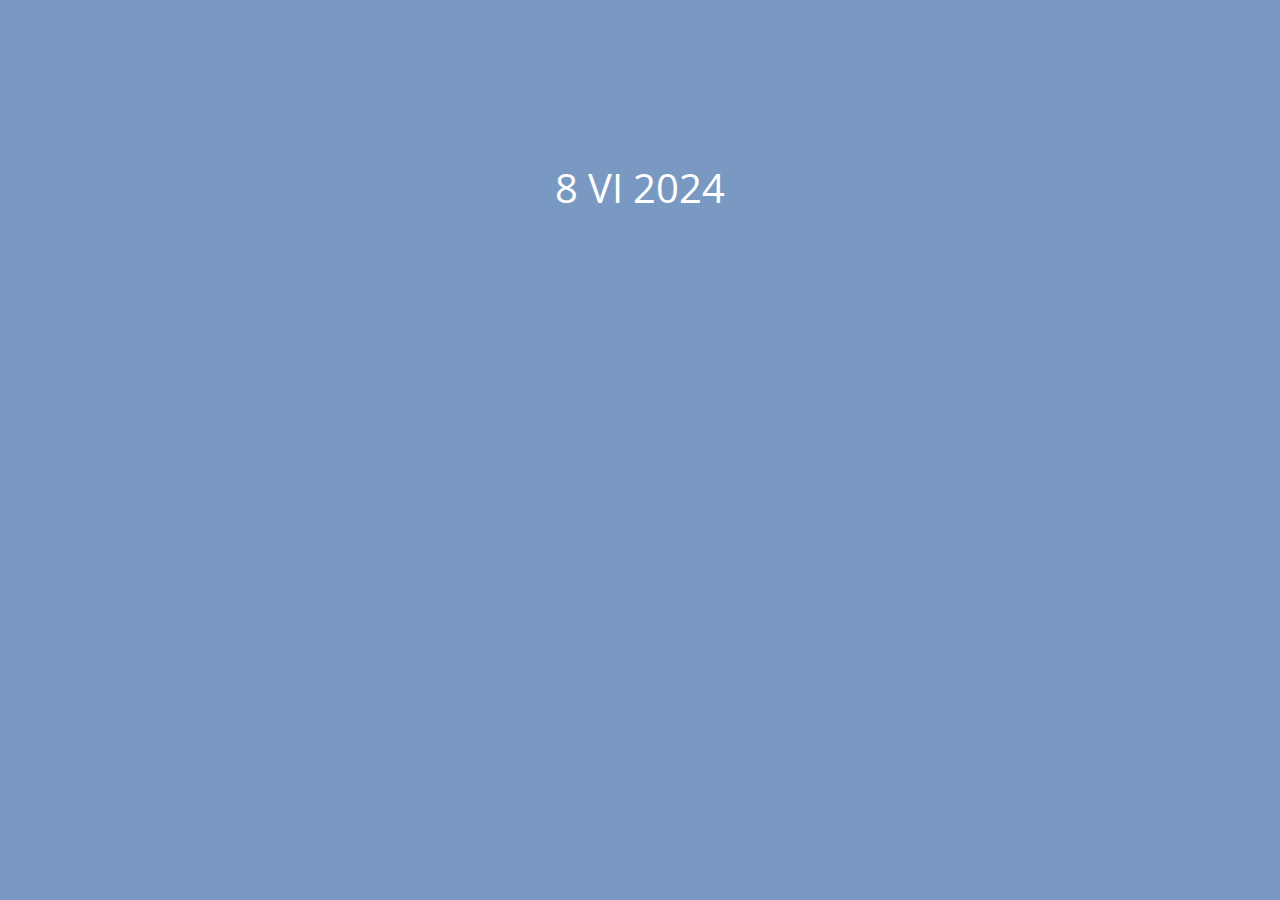
==== index.html @ 8b872b4d "adjust width" ====
<!DOCTYPE html PUBLIC "-//W3C//DTD XHTML 1.0 Strict//EN" "http://www.w3.org/TR/xhtml1/DTD/xhtml1-strict.dtd">
<html xmlns="http://www.w3.org/1999/xhtml">
<head>
    <meta http-equiv="Content-Type" content="text/html; charset=utf-8" />
    <title>Natalia i Tomek</title>
	<meta name="viewport" content="width=device-width, initial-scale=1">
    <meta name="description" content="Ślub i wesele Natalii i Tomka" />
    <link rel="stylesheet" href="mystyle.css">
</head>

<body id="theBody" style="background-color:rgb(121, 153, 194)">
    <div class="container">

        <div id="datetime">

            <h1>8 VI 2024</h1>
    
            <p id="counter"></p>
        </div>
        <div id="map">
            <iframe src="https://www.google.com/maps/embed?pb=!1m18!1m12!1m3!1d2435.3574720283273!2d21.53040737694107!3d52.38206974643195!2m3!1f0!2f0!3f0!3m2!1i1024!2i768!4f13.1!3m3!1m2!1s0x471f21b6b8d99611%3A0xa55e24cd7c19202c!2sStodo%C5%82a%20Borucza%2043!5e0!3m2!1sen!2spl!4v1704149045728!5m2!1sen!2spl" width="100%" height="450" style="border:0;" allowfullscreen="" loading="lazy" referrerpolicy="no-referrer-when-downgrade"></iframe>
        </div>
    </div>
      
</body>

<script type="text/javascript" src="index.js"></script>

</html>
---- mystyle.css ----
@import url(https://fonts.googleapis.com/css?family=Open+Sans:400,300,700&subset=latin,latin-ext);

html {
    margin: 0;
    height: 100%;
}
body {
    margin: 0;
    height: 100%;
    color: #fff;
    font-family: 'Open Sans', sans-serif;
	display: table;
    width: 100%;
}
body.defaultSiteOne {
	background-color:#8271a4;
	background-image: url(bg-1.jpg); 
	background-position:center center;
	background-repeat:no-repeat;
    -webkit-background-size: cover;
    -moz-background-size: cover;
    -o-background-size: cover;
    background-size: cover;
}
body.defaultSiteTwo {
	background-color:#628498;
	background-image: url(bg-2.jpg); 
	background-position:center center;
	background-repeat:no-repeat;
    -webkit-background-size: cover;
    -moz-background-size: cover;
    -o-background-size: cover;
    background-size: cover;
}
body.defaultSiteThree {
	background-color:#fdfdfe;
	background-image: url(bg-w-1.png), url(bg-w-2.png), url(bg-w-3.png), url(bg-w-4.png);
	background-position: left top, right top, left bottom, right bottom;
	background-repeat: no-repeat;
	color:#000;
}
body.defaultSiteFour {
	background-color:#fff;
	background-image: url(bg-x-1.png), url(bg-x-2.png), url(bg-x-3.png), url(bg-x-4.png);
	background-position: left top, right 200px, right bottom, left bottom;
	background-repeat: no-repeat;
	color:#000;
  }
body.defaultSiteThree a, body.defaultSiteThree a:hover {
	color:#000;
}
body.defaultSiteFour a, body.defaultSiteThree a:hover {
	color:#000;
}
body.defaultSiteThree .logohome {
	background-image: url(logo-home-color.png); 
}
body.defaultSiteFour .logohome {
	background-image: url(logo-home-color.png); 
}
.logohome a,.logohome a:hover {
	text-decoration:none;
}
a.hostedinfo:hover {
	text-decoration:none;
}
body.defaultSiteThree .container ul li.mail {
    background-image: url(ico-mail-black.png); 
}
body.defaultSiteThree .container ul li.panel {
    background-image: url(ico-panel-black.png); 
}
body.defaultSiteThree .container ul li.forum {
    background-image: url(ico-pomoc-black.png); 
}
body.defaultSiteFour .container ul li.mail {
    background-image: url(ico-mail-black.png); 
}
body.defaultSiteFour .container ul li.panel {
    background-image: url(ico-panel-black.png); 
}
body.defaultSiteFour .container ul li.forum {
    background-image: url(ico-pomoc-black.png); 
}
a { 
    color: #fff;
    text-decoration: none;
    transition: all 0.2s linear;
}
a:hover {
    color: #fff;
	text-decoration:underline;
}
h1 {
	font-family:'Open Sans', Arial, Helvetica,Sans-serif;
    font-weight: 400;
    text-align: center;
	font-size:40px;
    margin-top: 0px;
	margin-bottom:70px
}
.container { 
    display: table-cell;
  vertical-align: middle;
  text-align: center;
}
.container div { 
    text-align: center;
}
.container ul {
    margin: 30px auto;
    padding: 0;
	justify-content: center;
	display:flex;
}
.container ul li {
    display: inline-block;
    margin-right: 70px;
}
.container ul li a { 
    font-weight: 400;
    font-size: 18px;
    text-align: center;
    width: 60px;
    display: inline-block;
    line-height: 24px;
	padding-top:60px;
}
.container ul li:last-child {
    margin-right: 0;
}
.container ul li.mail {
	background-image: url(ico-mail.png); 
	background-position:center 0px;
	background-repeat:no-repeat;
    -webkit-background-size: 45px 45px;
    -moz-background-size: 45px 45px;
    -o-background-size: 45px 45px;
    background-size: 45px 45px;
}
.container ul li.panel {
    background-image: url(ico-panel.png); 
	background-position:center 0px;
	background-repeat:no-repeat;
    -webkit-background-size: 45px 45px;
    -moz-background-size: 45px 45px;
    -o-background-size: 45px 45px;
    background-size: 45px 45px;
}
.container ul li.forum {
    background-image: url(ico-pomoc.png); 
	background-position:center 0px;
	background-repeat:no-repeat;
    -webkit-background-size: 45px 45px;
    -moz-background-size: 45px 45px;
    -o-background-size: 45px 45px;
    background-size: 45px 45px;
}
.options {
    font-weight: 300;
    margin-top: 70px;
}
.hosted {
    font-weight: 300;
    margin-top: 70px;
    font-size: 18px;
    line-height: 30px;
}
.logohome {
	display:inline-block;
	width: 70px; 
	height: 20px;
	background-image: url(logo-home.png); 
	background-position:center center;
	background-repeat:no-repeat;
    -webkit-background-size: 70px 20px;
    -moz-background-size: 70px 20px;
    -o-background-size: 70px 20px;
    background-size: 70px 20px;
}
.logohome a {
	width: 70px; 
	height: 20px;
	display:block;
}


/* wordpress hosting part */

.wpLogo {
	width:64px;
	height:64px;
	background: url(logo-wp.png) center center no-repeat;
	margin-bottom:30px;
	display:inline-block;
}

.defaultSiteThree .wpLogo, .defaultSiteFour .wpLogo {
	background: url(logo-wp-black.png) center center no-repeat;
}

.wpHeader {
	font-size:35px;
}


/* wordpress hosting part - end */

@media (max-width: 700px) {
	h1 {
		font-size:2em;
		line-height:1em;
		margin-top:1em;
		margin-bottom:1em;
	}
	.container { 
		width: 100%;
		margin: 2em auto 2em;
	}
	.hosted {
		font-weight: 300;
		margin-top: 2em;
		font-size: 1em;
		line-height: 2em;
	}
	.container ul  {
		margin: 0 auto;
	}
	.container ul li {
		margin:1em  1em;
	}
	body.defaultSiteThree {
		background-image: none;
	}
}
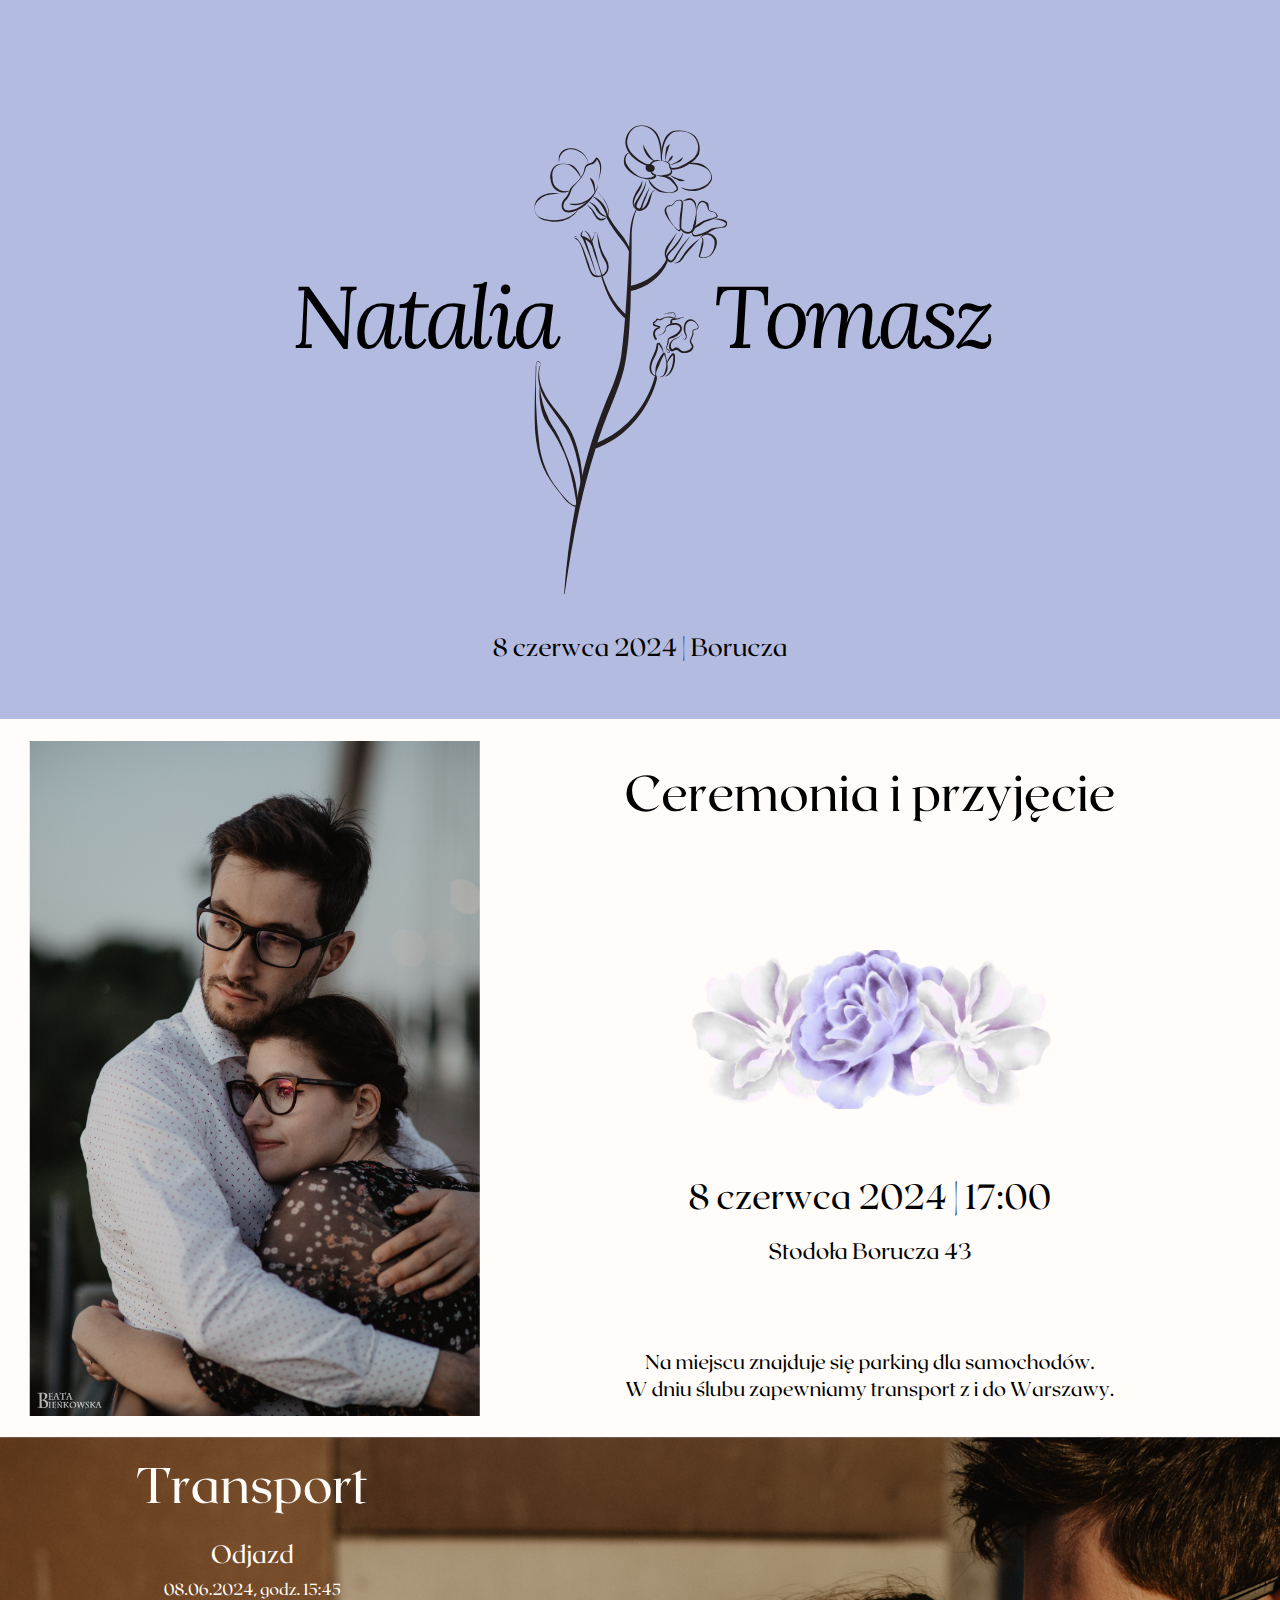
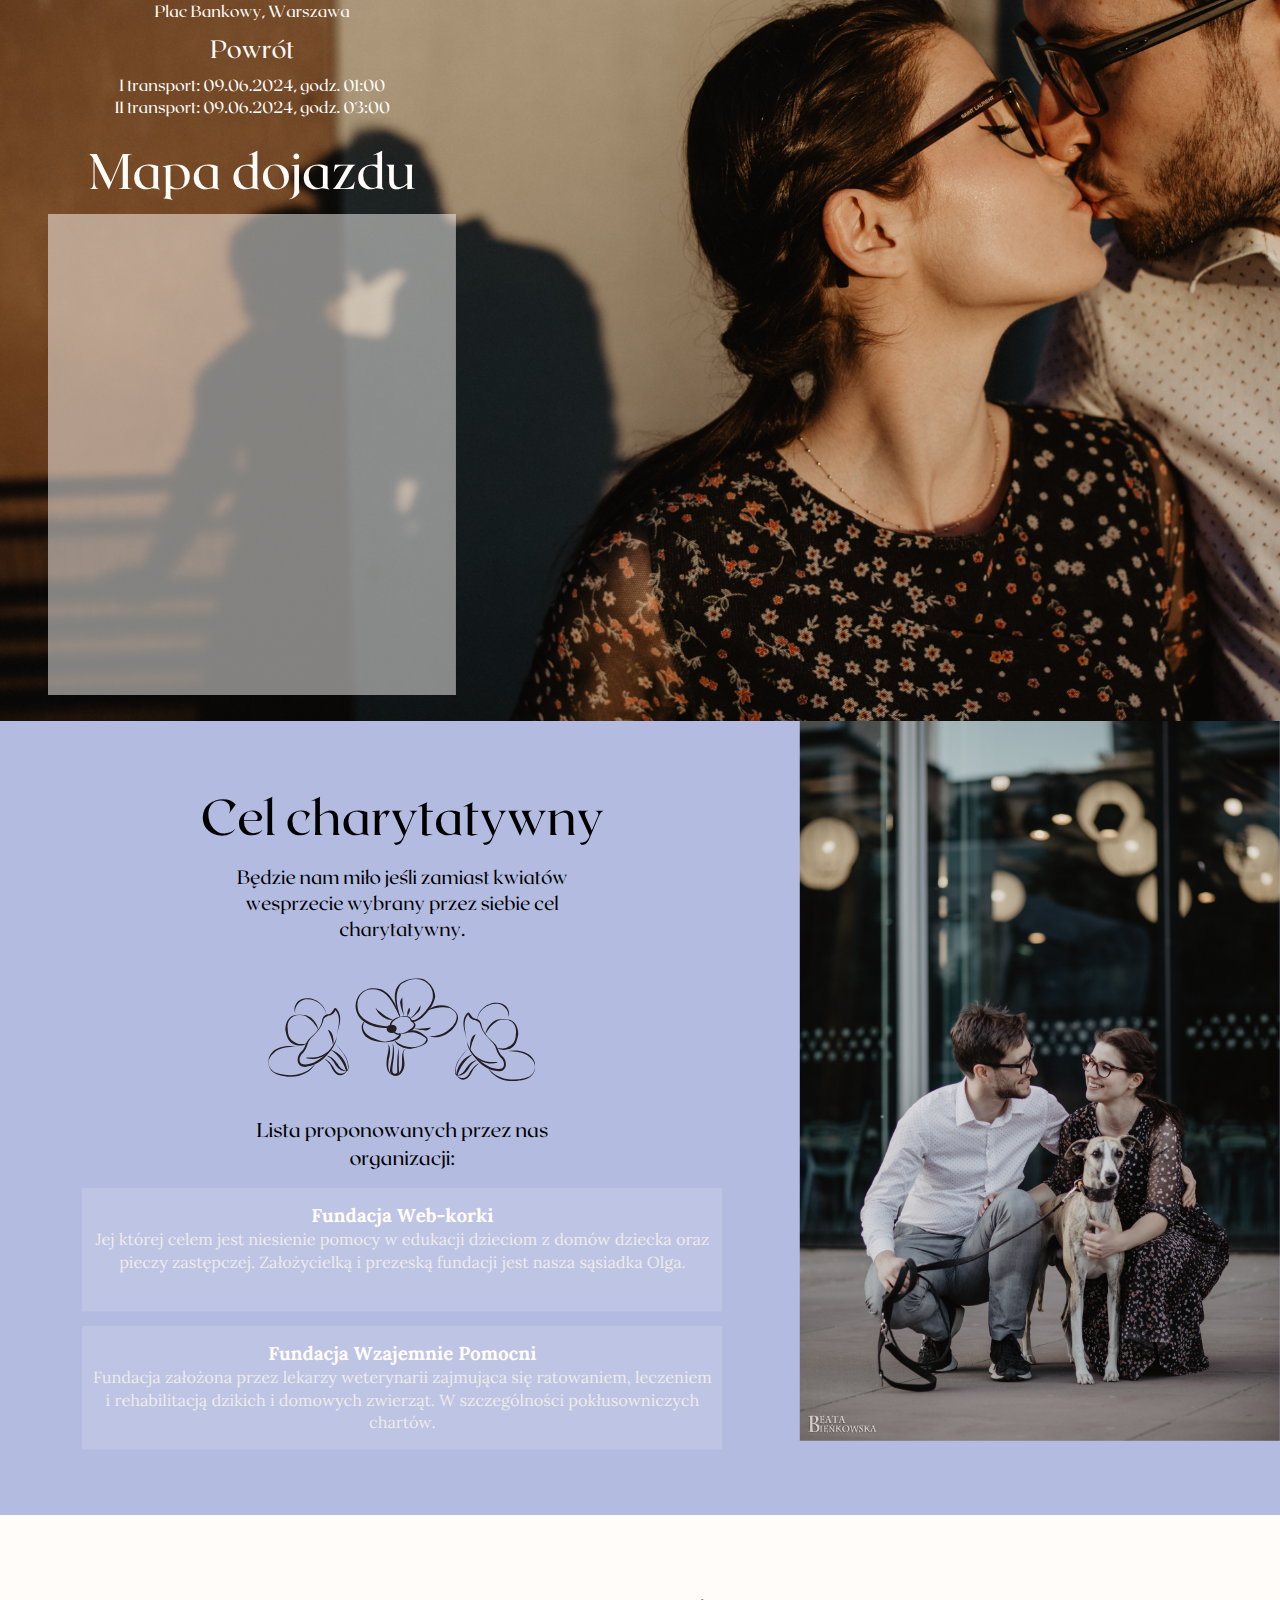
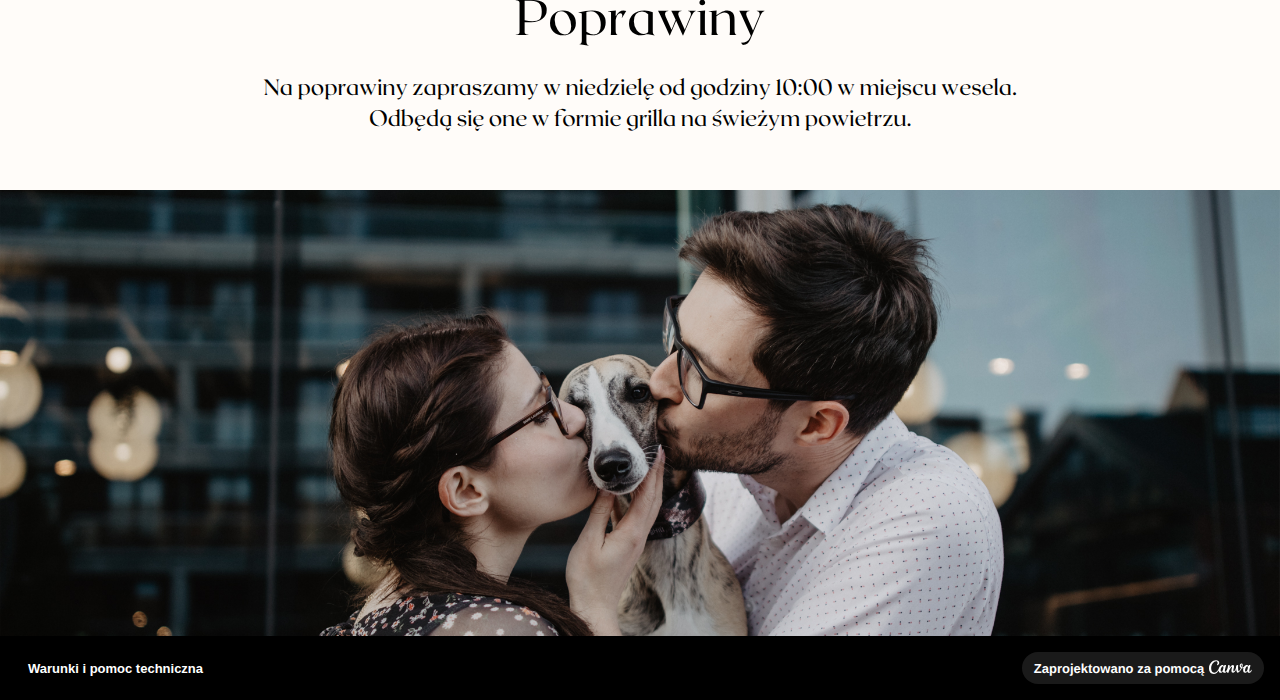
==== commit c6dd8b91: "Create website v2" ====
--- a/index.html
+++ b/index.html
@@ -1,29 +1,5435 @@
-<!DOCTYPE html PUBLIC "-//W3C//DTD XHTML 1.0 Strict//EN" "http://www.w3.org/TR/xhtml1/DTD/xhtml1-strict.dtd">
-<html xmlns="http://www.w3.org/1999/xhtml">
+<!DOCTYPE html>
+<html lang="pl-PL" style="--inner1Vh: 7.3px; --sbw: 17px;">
+
 <head>
-    <meta http-equiv="Content-Type" content="text/html; charset=utf-8" />
-    <title>Natalia i Tomek</title>
-	<meta name="viewport" content="width=device-width, initial-scale=1">
-    <meta name="description" content="Ślub i wesele Natalii i Tomka" />
+    <meta http-equiv="Content-Type" content="text/html; charset=UTF-8"><!--<base href="/">-->
+    <base href=".">
+    <meta name="viewport" content="width=device-width, initial-scale=1.0">
+    <title>Natalia i Tomasz</title>
+    <meta name="description" content="Pobieramy się! Natalia i Tomek">
+    <link rel="icon" href="./images/favicon_NT.svg"
+        type="image/png" sizes="16x16">
+    <link rel="icon" href="./images/favicon_NT.svg"
+        type="image/png" sizes="32x32">
+    <link rel="apple-touch-icon" href="./images/favicon_NT.svg"
+        sizes="180x180">
+    <style>
+        :root {
+            --ffsd: 0px;
+            --1vw: calc((100vw - var(--sbw, 0px)) / 100);
+            --1vh: var(--inner1Vh, 1vh);
+        }
+
+        @media (prefers-reduced-motion: reduce) {
+            .animated {
+                animation: none !important;
+            }
+        }
+
+        html {
+            zoom: var(--rzf, 1);
+            font-size: max(calc(min(var(--1vw, 1vw), 13.66px) * var(--rfso, 1)), var(--minfs, 0px));
+            -webkit-text-size-adjust: 100%;
+            scroll-behavior: smooth;
+        }
+
+        body {
+            font-size: calc(1rem * var(--bfso, 1));
+        }
+
+        body,
+        html,
+        p,
+        ul,
+        ol,
+        li {
+            margin: 0;
+            padding: 0;
+            font-synthesis: none;
+            font-kerning: none;
+            font-variant-ligatures: none;
+            font-feature-settings: "kern" 0, "calt" 0, "liga" 0, "clig" 0, "dlig" 0, "hlig" 0;
+            font-family: unset;
+            -webkit-font-smoothing: subpixel-antialiased;
+            -moz-osx-font-smoothing: grayscale;
+            text-rendering: geometricprecision;
+            white-space: normal;
+        }
+
+        li {
+            text-align: unset;
+        }
+
+        a {
+            text-decoration: none;
+            color: inherit;
+        }
+
+        img {
+            -webkit-user-drag: none;
+            -moz-user-drag: none;
+            -o-user-drag: none;
+            user-drag: none;
+            -webkit-touch-callout: none;
+        }
+
+        @font-face {
+            font-family: Lora;
+            src: url(fonts/Lora-Regular.ttf);
+            font-style: normal;
+            font-weight: 400;
+        }
+
+        @font-face {
+            font-family: Lora;
+            src: url(fonts/Lora-Regular.ttf);
+            font-style: normal;
+            font-weight: 700;
+        }
+
+        @font-face {
+            font-family: Lora;
+            src: url(fonts/Lora-Italic.ttf);
+            font-style: italic;
+            font-weight: 400;
+        }
+
+        @font-face {
+            font-family: Lora;
+            src: url(fonts/Lora-Italic.ttf);
+            font-style: italic;
+            font-weight: 700;
+        }
+
+        @font-face {
+            font-family: Lora;
+            src: url(fonts/Lora-Regular.ttf);
+            font-style: normal;
+            font-weight: 100;
+        }
+
+        @font-face {
+            font-family: Lora;
+            src: url(fonts/Lora-Italic.ttf);
+            font-style: italic;
+            font-weight: 100;
+        }
+
+        @font-face {
+            font-family: Lora;
+            src: url(fonts/Lora-Regular.ttf);
+            font-style: normal;
+            font-weight: 200;
+        }
+
+        @font-face {
+            font-family: Lora;
+            src: url(fonts/Lora-Italic.ttf);
+            font-style: italic;
+            font-weight: 200;
+        }
+
+        @font-face {
+            font-family: Lora;
+            src: url(fonts/Lora-Regular.ttf);
+            font-style: normal;
+            font-weight: 300;
+        }
+
+        @font-face {
+            font-family: Lora;
+            src: url(fonts/Lora-Italic.ttf);
+            font-style: italic;
+            font-weight: 300;
+        }
+
+        @font-face {
+            font-family: Lora;
+            src: url(fonts/Lora-Regular.ttf);
+            font-style: normal;
+            font-weight: 500;
+        }
+
+        @font-face {
+            font-family: Lora;
+            src: url(fonts/Lora-Italic.ttf);
+            font-style: italic;
+            font-weight: 500;
+        }
+
+        @font-face {
+            font-family: Lora;
+            src: url(fonts/Lora-Regular.ttf);
+            font-style: normal;
+            font-weight: 600;
+        }
+
+        @font-face {
+            font-family: Lora;
+            src: url(fonts/Lora-Italic.ttf);
+            font-style: italic;
+            font-weight: 600;
+        }
+
+        @font-face {
+            font-family: Lora;
+            src: url(fonts/Lora-Bold.ttf);
+            font-style: bold;
+            font-weight: 700;
+        }
+
+        @font-face {
+            font-family: Lora;
+            src: url(fonts/Lora-Regular.ttf);
+            font-style: normal;
+            font-weight: 800;
+        }
+
+        @font-face {
+            font-family: Lora;
+            src: url(fonts/Lora-Italic.ttf);
+            font-style: italic;
+            font-weight: 800;
+        }
+
+        @font-face {
+            font-family: Lora;
+            src: url(fonts/Lora-Regular.ttf);
+            font-style: normal;
+            font-weight: 900;
+        }
+
+        @font-face {
+            font-family: Lora;
+            src: url(fonts/Lora-Italic.ttf);
+            font-style: italic;
+            font-weight: 900;
+        }
+
+        @font-face {
+            font-family: Roxborough;
+            src: url(fonts/Roxborough\ CF.ttf);
+            font-style: normal;
+            font-weight: 400;
+        }
+
+        @font-face {
+            font-family: Roxborough;
+            src: url(fonts/Roxborough\ CF.ttf);
+            font-style: normal;
+            font-weight: 700;
+        }
+
+        @font-face {
+            font-family: Roxborough;
+            src: url(fonts/Roxborough\ CF.ttf);
+            font-style: italic;
+            font-weight: 400;
+        }
+
+        @font-face {
+            font-family: Roxborough;
+            src: url(fonts/Roxborough\ CF.ttf);
+            font-style: italic;
+            font-weight: 700;
+        }
+
+        @font-face {
+            font-family: Roxborough;
+            src: url(fonts/Roxborough\ CF.ttf);
+            font-style: normal;
+            font-weight: 100;
+        }
+
+        @font-face {
+            font-family: Roxborough;
+            src: url(fonts/Roxborough\ CF.ttf);
+            font-style: italic;
+            font-weight: 100;
+        }
+
+        @font-face {
+            font-family: Roxborough;
+            src: url(fonts/Roxborough\ CF.ttf);
+            font-style: normal;
+            font-weight: 200;
+        }
+
+        @font-face {
+            font-family: Roxborough;
+            src: url(fonts/Roxborough\ CF.ttf);
+            font-style: italic;
+            font-weight: 200;
+        }
+
+        @font-face {
+            font-family: Roxborough;
+            src: url(fonts/Roxborough\ CF.ttf);
+            font-style: normal;
+            font-weight: 300;
+        }
+
+        @font-face {
+            font-family: Roxborough;
+            src: url(fonts/Roxborough\ CF.ttf);
+            font-style: italic;
+            font-weight: 300;
+        }
+
+        @font-face {
+            font-family: Roxborough;
+            src: url(fonts/Roxborough\ CF.ttf);
+            font-style: normal;
+            font-weight: 500;
+        }
+
+        @font-face {
+            font-family: Roxborough;
+            src: url(fonts/Roxborough\ CF.ttf);
+            font-style: italic;
+            font-weight: 500;
+        }
+
+        @font-face {
+            font-family: Roxborough;
+            src: url(fonts/Roxborough\ CF.ttf);
+            font-style: normal;
+            font-weight: 600;
+        }
+
+        @font-face {
+            font-family: Roxborough;
+            src: url(fonts/Roxborough\ CF.ttf);
+            font-style: italic;
+            font-weight: 600;
+        }
+
+        @font-face {
+            font-family: Roxborough;
+            src: url(fonts/Roxborough\ CF.ttf);
+            font-style: normal;
+            font-weight: 800;
+        }
+
+        @font-face {
+            font-family: Roxborough;
+            src: url(fonts/Roxborough\ CF.ttf);
+            font-style: italic;
+            font-weight: 800;
+        }
+
+        @font-face {
+            font-family: Roxborough;
+            src: url(fonts/Roxborough\ CF.ttf);
+            font-style: normal;
+            font-weight: 900;
+        }
+
+        @font-face {
+            font-family: Roxborough;
+            src: url(fonts/Roxborough\ CF.ttf);
+            font-style: italic;
+            font-weight: 900;
+        }
+
+        @font-face {
+            font-family: YADrvuKS6fo-0;
+            src: url(fonts/Roxborough\ CF.ttf);
+            font-style: normal;
+            font-weight: 400;
+        }
+
+        @font-face {
+            font-family: YADrvuKS6fo-0;
+            src: url(fonts/1799e27a0beddf74046f52c52330ca2e.woff);
+            font-style: normal;
+            font-weight: 700;
+        }
+
+        @font-face {
+            font-family: YADrvuKS6fo-0;
+            src: url(fonts/7a05d91e5ac69f0c28258e3c25ee8cbf.woff2);
+            font-style: italic;
+            font-weight: 400;
+        }
+
+        @font-face {
+            font-family: YADrvuKS6fo-0;
+            src: url(fonts/006e26f68c7cc24b1dcea18371e4da31.woff);
+            font-style: italic;
+            font-weight: 700;
+        }
+
+        @font-face {
+            font-family: YADrvuKS6fo-0;
+            src: url(fonts/bdc3af541d153ebc1fc6c23aad88b8ba.woff2);
+            font-style: normal;
+            font-weight: 100;
+        }
+
+        @font-face {
+            font-family: YADrvuKS6fo-0;
+            src: url(fonts/7a05d91e5ac69f0c28258e3c25ee8cbf.woff2);
+            font-style: italic;
+            font-weight: 100;
+        }
+
+        @font-face {
+            font-family: YADrvuKS6fo-0;
+            src: url(fonts/bdc3af541d153ebc1fc6c23aad88b8ba.woff2);
+            font-style: normal;
+            font-weight: 200;
+        }
+
+        @font-face {
+            font-family: YADrvuKS6fo-0;
+            src: url(fonts/7a05d91e5ac69f0c28258e3c25ee8cbf.woff2);
+            font-style: italic;
+            font-weight: 200;
+        }
+
+        @font-face {
+            font-family: YADrvuKS6fo-0;
+            src: url(fonts/bdc3af541d153ebc1fc6c23aad88b8ba.woff2);
+            font-style: normal;
+            font-weight: 300;
+        }
+
+        @font-face {
+            font-family: YADrvuKS6fo-0;
+            src: url(fonts/7a05d91e5ac69f0c28258e3c25ee8cbf.woff2);
+            font-style: italic;
+            font-weight: 300;
+        }
+
+        @font-face {
+            font-family: YADrvuKS6fo-0;
+            src: url(fonts/bdc3af541d153ebc1fc6c23aad88b8ba.woff2);
+            font-style: normal;
+            font-weight: 500;
+        }
+
+        @font-face {
+            font-family: YADrvuKS6fo-0;
+            src: url(fonts/7a05d91e5ac69f0c28258e3c25ee8cbf.woff2);
+            font-style: italic;
+            font-weight: 500;
+        }
+
+        @font-face {
+            font-family: YADrvuKS6fo-0;
+            src: url(fonts/1799e27a0beddf74046f52c52330ca2e.woff);
+            font-style: normal;
+            font-weight: 600;
+        }
+
+        @font-face {
+            font-family: YADrvuKS6fo-0;
+            src: url(fonts/006e26f68c7cc24b1dcea18371e4da31.woff);
+            font-style: italic;
+            font-weight: 600;
+        }
+
+        @font-face {
+            font-family: YADrvuKS6fo-0;
+            src: url(fonts/1799e27a0beddf74046f52c52330ca2e.woff);
+            font-style: normal;
+            font-weight: 800;
+        }
+
+        @font-face {
+            font-family: YADrvuKS6fo-0;
+            src: url(fonts/006e26f68c7cc24b1dcea18371e4da31.woff);
+            font-style: italic;
+            font-weight: 800;
+        }
+
+        @font-face {
+            font-family: YADrvuKS6fo-0;
+            src: url(fonts/1799e27a0beddf74046f52c52330ca2e.woff);
+            font-style: normal;
+            font-weight: 900;
+        }
+
+        @font-face {
+            font-family: YADrvuKS6fo-0;
+            src: url(fonts/006e26f68c7cc24b1dcea18371e4da31.woff);
+            font-style: italic;
+            font-weight: 900;
+        }
+
+        @font-face {
+            font-family: Roxborough;
+            src: url(fonts/Roxborough\ CF.ttf);
+            font-style: normal;
+            font-weight: 400;
+        }
+
+        @font-face {
+            font-family: Roxborough;
+            src: url(fonts/Roxborough\ CF.ttf);
+            font-style: normal;
+            font-weight: 700;
+        }
+
+        @font-face {
+            font-family: Roxborough;
+            src: url(fonts/Roxborough\ CF.ttf);
+            font-style: italic;
+            font-weight: 400;
+        }
+
+        @font-face {
+            font-family: Roxborough;
+            src: url(fonts/Roxborough\ CF.ttf);
+            font-style: italic;
+            font-weight: 700;
+        }
+
+        @font-face {
+            font-family: Roxborough;
+            src: url(fonts/Roxborough\ CF.ttf);
+            font-style: normal;
+            font-weight: 100;
+        }
+
+        @font-face {
+            font-family: Roxborough;
+            src: url(fonts/Roxborough\ CF.ttf);
+            font-style: italic;
+            font-weight: 100;
+        }
+
+        @font-face {
+            font-family: Roxborough;
+            src: url(fonts/Roxborough\ CF.ttf);
+            font-style: normal;
+            font-weight: 200;
+        }
+
+        @font-face {
+            font-family: Roxborough;
+            src: url(fonts/Roxborough\ CF.ttf);
+            font-style: italic;
+            font-weight: 200;
+        }
+
+        @font-face {
+            font-family: Roxborough;
+            src: url(fonts/Roxborough\ CF.ttf);
+            font-style: normal;
+            font-weight: 300;
+        }
+
+        @font-face {
+            font-family: Roxborough;
+            src: url(fonts/Roxborough\ CF.ttf);
+            font-style: italic;
+            font-weight: 300;
+        }
+
+        @font-face {
+            font-family: Roxborough;
+            src: url(fonts/Roxborough\ CF.ttf);
+            font-style: normal;
+            font-weight: 500;
+        }
+
+        @font-face {
+            font-family: Roxborough;
+            src: url(fonts/Roxborough\ CF.ttf);
+            font-style: italic;
+            font-weight: 500;
+        }
+
+        @font-face {
+            font-family: Roxborough;
+            src: url(fonts/Roxborough\ CF.ttf);
+            font-style: normal;
+            font-weight: 600;
+        }
+
+        @font-face {
+            font-family: Roxborough;
+            src: url(fonts/Roxborough\ CF.ttf);
+            font-style: italic;
+            font-weight: 600;
+        }
+
+        @font-face {
+            font-family: Roxborough;
+            src: url(fonts/Roxborough\ CF.ttf);
+            font-style: normal;
+            font-weight: 800;
+        }
+
+        @font-face {
+            font-family: Roxborough;
+            src: url(fonts/Roxborough\ CF.ttf);
+            font-style: italic;
+            font-weight: 800;
+        }
+
+        @font-face {
+            font-family: Roxborough;
+            src: url(fonts/Roxborough\ CF.ttf);
+            font-style: normal;
+            font-weight: 900;
+        }
+
+        @font-face {
+            font-family: Roxborough;
+            src: url(fonts/Roxborough\ CF.ttf);
+            font-style: italic;
+            font-weight: 900;
+        }
+
+        @media (max-width: 375px) {
+            #jNhiR4tU2hYu3DVE {
+                grid-area: 2 / 2 / 3 / 3;
+                position: relative;
+            }
+
+            #RMcZe0nEG8jv1zqN {
+                grid-template-columns: 0 210.11820128%;
+                left: -55.05910064%;
+                grid-template-rows: 0 100%;
+            }
+
+            #u2G68fnLMcwYV6uV {
+                grid-area: 2 / 4 / 7 / 7;
+                position: relative;
+            }
+
+            #wpKkykp1yphGtm3W {
+                font-size: calc(8.53514054em - var(--ffsd));
+            }
+
+            #iQfVnJNrbrXHwQxQ {
+                --first-font-size: 8.53514054em;
+                --last-font-size: var(--first-font-size);
+                transform: translateX(calc(var(--first-font-size) * -0.025));
+                margin-top: calc(var(--first-font-size) * -0.05);
+                margin-bottom: calc(var(--last-font-size) * -0.05);
+            }
+
+            #APNs5tCGUBYYnCbr {
+                min-width: 49.83740692rem;
+            }
+
+            #V7ykZeqqworMioJT {
+                grid-area: 3 / 2 / 5 / 6;
+                position: relative;
+            }
+
+            #onC5kKq6vpRQLmCG {
+                font-size: calc(8.53514054em - var(--ffsd));
+            }
+
+            #qzXCF8BBisznXTEf {
+                --first-font-size: 8.53514054em;
+                --last-font-size: var(--first-font-size);
+                transform: translateX(calc(var(--first-font-size) * -0.025));
+                margin-top: calc(var(--first-font-size) * -0.05);
+                margin-bottom: calc(var(--last-font-size) * -0.05);
+            }
+
+            #VsSHv2w5UcdHR3QF {
+                min-width: 49.83740692rem;
+            }
+
+            #uuOND4f2ESm3LaBK {
+                grid-area: 4 / 5 / 6 / 8;
+                position: relative;
+            }
+
+            #VvsZqy6r1cLJcLaL {
+                font-size: max(calc(12px * var(--rfso, var(--bfso, 1))), calc(4.83556267em - var(--ffsd)));
+            }
+
+            #Dp6afDq8SLsc4PKq {
+                --first-font-size: max(calc(12px * var(--rfso, var(--bfso, 1))), 4.83556267em);
+                --last-font-size: var(--first-font-size);
+                margin-top: calc(var(--first-font-size) * -0.15);
+                margin-bottom: calc(var(--last-font-size) * -0.15);
+            }
+
+            #QqLeP6cJ2xVcwEx5 {
+                min-width: 91.6rem;
+            }
+
+            #qwkYpmdypC2GkTjN {
+                grid-area: 8 / 3 / 9 / 9;
+                position: relative;
+            }
+
+            #Kk8gmas0UMJRTT6A {
+                grid-template-columns: 4.26666667rem 0 35.38625655rem 6.37633653rem 7.94148051rem 4.54737719rem 37.21521589rem 0 4.26666667rem;
+                grid-template-rows: minmax(28.03997335rem, max-content) minmax(13.58200243rem, max-content) 0 minmax(10.33362081rem, max-content) 0 minmax(21.89984845rem, max-content) minmax(10.85328004rem, max-content) minmax(5.38510728rem, max-content) minmax(28.03997335rem, max-content);
+            }
+
+            #AsU8Uoa6BrSr4afh {
+                min-height: calc(11.78617692 * var(--1vh, 1vh));
+            }
+
+            #gT3Sr4C3WS12Ylpn {
+                grid-area: 2 / 2 / 3 / 3;
+                position: relative;
+            }
+
+            #uypIQkcW2ZEGTdQU {
+                grid-template-columns: 0 537.89086065%;
+                left: -218.94543032%;
+                grid-template-rows: 0 100%;
+            }
+
+            #JSgpA4lnCFgLsF5O {
+                grid-area: 2 / 2 / 3 / 8;
+                position: relative;
+            }
+
+            #xZPiFrbA6XeD5Qto {
+                font-size: max(calc(12px * var(--rfso, var(--bfso, 1))), calc(9.09907093em - var(--ffsd)));
+            }
+
+            #ymgHQT79FW5rVzAC {
+                --first-font-size: max(calc(12px * var(--rfso, var(--bfso, 1))), 9.09907093em);
+                --last-font-size: var(--first-font-size);
+                margin-top: calc(var(--first-font-size) * -0.1);
+                margin-bottom: calc(var(--last-font-size) * -0.1);
+            }
+
+            #Oh0K1N24CZWBmh2Z {
+                min-width: 91.6rem;
+            }
+
+            #AIQdf1YW55fO8NCy {
+                grid-area: 4 / 3 / 5 / 9;
+                position: relative;
+            }
+
+            #Svx9EL57szKU8tUt {
+                grid-area: 6 / 4 / 7 / 10;
+                position: relative;
+            }
+
+            #QN6I8dE6ntCI1cil {
+                font-size: max(calc(12px * var(--rfso, var(--bfso, 1))), calc(5.404448em - var(--ffsd)));
+            }
+
+            #ASwn2e1cNacoiTtJ {
+                --first-font-size: max(calc(12px * var(--rfso, var(--bfso, 1))), 5.404448em);
+                --last-font-size: var(--first-font-size);
+                margin-top: calc(var(--first-font-size) * -0.1);
+                margin-bottom: calc(var(--last-font-size) * -0.1);
+            }
+
+            #M8gg2ztpCwZVyHjY {
+                min-width: 91.6rem;
+            }
+
+            #fsvqiveea33wiuAT {
+                grid-area: 8 / 5 / 9 / 11;
+                position: relative;
+            }
+
+            #XPaIcpW1yEcbGE5O {
+                font-size: max(calc(12px * var(--rfso, var(--bfso, 1))), calc(4.69333867em - var(--ffsd)));
+            }
+
+            #xY3ZngF11aHbqv9M {
+                --first-font-size: max(calc(12px * var(--rfso, var(--bfso, 1))), 4.69333867em);
+                --last-font-size: var(--first-font-size);
+                margin-top: calc(var(--first-font-size) * -0.1);
+                margin-bottom: calc(var(--last-font-size) * -0.1);
+            }
+
+            #SX2sWpysgFCPfCdG {
+                min-width: 91.6rem;
+            }
+
+            #Pn07h9FHjaobEpSx {
+                grid-area: 10 / 6 / 11 / 12;
+                position: relative;
+            }
+
+            #eK18x5KhBqaHhlbB {
+                font-size: max(calc(12px * var(--rfso, var(--bfso, 1))), calc(4.55112em - var(--ffsd)));
+            }
+
+            #mz6kTtHPTL5cWGMK {
+                font-size: max(calc(12px * var(--rfso, var(--bfso, 1))), calc(4.55112em - var(--ffsd)));
+            }
+
+            #sqpT9FR5iYjyAgiR {
+                --first-font-size: max(calc(12px * var(--rfso, var(--bfso, 1))), 4.55112em);
+                --last-font-size: var(--first-font-size);
+                margin-top: calc(var(--first-font-size) * -0.1);
+                margin-bottom: calc(var(--last-font-size) * -0.1);
+            }
+
+            #E98T9Fg8SABGqfRF {
+                min-width: 91.6rem;
+            }
+
+            #l56r2lbhvkGl7hdQ {
+                grid-area: 12 / 7 / 13 / 13;
+                position: relative;
+            }
+
+            #LjQTOi7EbHswfh5j {
+                grid-template-columns: 4.26666667rem 0 0 0 0 0 91.46666667rem 0 0 0 0 0 4.26666667rem;
+                grid-template-rows: minmax(4.26666667rem, max-content) minmax(137.16882527rem, max-content) minmax(6.4rem, max-content) minmax(10.80517829rem, max-content) minmax(36.26666667rem, max-content) minmax(40.59413221rem, max-content) minmax(18.46070077rem, max-content) minmax(6.32843485rem, max-content) minmax(5.91109823rem, max-content) minmax(4.00737551rem, max-content) minmax(24.45677424rem, max-content) minmax(7.75009237rem, max-content) minmax(4.26666667rem, max-content);
+            }
+
+            #CjBxl4G6Qbh8WSL7 {
+                min-height: calc(30.17195469 * var(--1vh, 1vh));
+            }
+
+            #bHiZLlAHpX9CwcBG {
+                grid-area: 2 / 2 / 4 / 4;
+                position: relative;
+            }
+
+            #age1JLZadSAk7ebF {
+                grid-area: 3 / 3 / 5 / 5;
+                position: relative;
+                clip-path: polygon(calc(0% + 0%) calc((0 * 341.2565219rem) + 0%), calc(100% - (0% + 0%)) calc((0 * 341.2565219rem) + 0%), calc(100% - (0% + 0%)) calc(100% - ((0.10459271 * 341.2565219rem) + 0%)), calc(0% + 0%) calc(100% - ((0.10459271 * 341.2565219rem) + 0%)));
+                margin-left: 0%;
+                margin-right: 0%;
+                margin-bottom: -10.4592706%;
+                margin-top: 0%;
+            }
+
+            #dNoiQw0qMZmjTAjr {
+                grid-template-columns: 0 0 341.2565219% 0;
+                left: -120.62826095%;
+                grid-template-rows: 0 0 100% 0;
+            }
+
+            #dGzDTyiT0x6cXrpw {
+                font-size: max(calc(12px * var(--rfso, var(--bfso, 1))), calc(14.22218667em - var(--ffsd)));
+            }
+
+            #C49fJADJEgQf1eNr {
+                --first-font-size: max(calc(12px * var(--rfso, var(--bfso, 1))), 14.22218667em);
+                --last-font-size: var(--first-font-size);
+                margin-top: calc(var(--first-font-size) * -0.1);
+                margin-bottom: calc(var(--last-font-size) * -0.1);
+            }
+
+            #Yx9SDFQ25Ss75D2S {
+                min-width: 89.72880198rem;
+            }
+
+            #z7FS9jJQMK4Q67fW {
+                grid-area: 2 / 4 / 3 / 11;
+                position: relative;
+            }
+
+            #LvbpooPY9y5D01bL {
+                grid-area: 4 / 9 / 13 / 10;
+                position: relative;
+            }
+
+            #dlxmmW3uShsmC9mq {
+                font-size: calc(7.11112em - var(--ffsd));
+            }
+
+            #JvwmjBTK7B7ncq6o {
+                --first-font-size: 7.11112em;
+                --last-font-size: var(--first-font-size);
+                margin-top: calc(var(--first-font-size) * -0.1);
+                margin-bottom: calc(var(--last-font-size) * -0.1);
+            }
+
+            #xJbQ76QdiRCwO97C {
+                min-width: 89.72880198rem;
+            }
+
+            #CH5sgcgDDMXdjaJF {
+                grid-area: 5 / 5 / 6 / 12;
+                position: relative;
+            }
+
+            #rwogtQzGlPrdHBhf {
+                font-size: calc(4.62224em - var(--ffsd));
+            }
+
+            #FGHvVprlx0MfbSjo {
+                font-size: calc(4.62224em - var(--ffsd));
+            }
+
+            #zbvYfmDWP7Y0ZK1d {
+                --first-font-size: 4.62224em;
+                --last-font-size: var(--first-font-size);
+                margin-top: calc(var(--first-font-size) * -0.1);
+                margin-bottom: calc(var(--last-font-size) * -0.1);
+            }
+
+            #LOZdCCdnkYu8fHJH {
+                min-width: 89.72880198rem;
+            }
+
+            #wIrhfqr1LiyzRT3S {
+                grid-area: 7 / 6 / 8 / 13;
+                position: relative;
+            }
+
+            #hY5SDrhox9IytVoB {
+                font-size: calc(7.11112em - var(--ffsd));
+            }
+
+            #XaWwVTN7XC09j6Rz {
+                --first-font-size: 7.11112em;
+                --last-font-size: var(--first-font-size);
+                margin-top: calc(var(--first-font-size) * -0.1);
+                margin-bottom: calc(var(--last-font-size) * -0.1);
+            }
+
+            #pIWzkrd5YpaWF2vx {
+                min-width: 89.72880198rem;
+            }
+
+            #YRGuw8MbvFqsF0vX {
+                grid-area: 9 / 7 / 10 / 14;
+                position: relative;
+            }
+
+            #xh8UcnYuNK9CQD1H {
+                font-size: calc(4.62224em - var(--ffsd));
+            }
+
+            #OScVPtkUv35LIBdp {
+                font-size: calc(4.62224em - var(--ffsd));
+            }
+
+            #q4oYwpdMOLKJGtkU {
+                --first-font-size: 4.62224em;
+                --last-font-size: var(--first-font-size);
+                margin-top: calc(var(--first-font-size) * -0.1);
+                margin-bottom: calc(var(--last-font-size) * -0.1);
+            }
+
+            #ALUpy08rmlWISdEb {
+                min-width: 89.72880198rem;
+            }
+
+            #Sv8vDiKW4oCrbVlZ {
+                grid-area: 11 / 8 / 12 / 15;
+                position: relative;
+            }
+
+            #Wukrqp25f3GeftfP {
+                font-size: max(calc(12px * var(--rfso, var(--bfso, 1))), calc(13.99123533em - var(--ffsd)));
+            }
+
+            #hVvQm7m5lqDwwDKS {
+                --first-font-size: max(calc(12px * var(--rfso, var(--bfso, 1))), 13.99123533em);
+                --last-font-size: var(--first-font-size);
+                margin-top: calc(var(--first-font-size) * -0.1);
+                margin-bottom: calc(var(--last-font-size) * -0.1);
+            }
+
+            #jvqyoaXQWXWhUupk {
+                min-width: 91.6rem;
+            }
+
+            #wdoK7rZ9TXVOBZnL {
+                grid-area: 14 / 2 / 15 / 16;
+                position: relative;
+            }
+
+            #U3KptBibzE1EjLxB {
+                display: none;
+            }
+
+            #a9pBKWVUdgHvKjKL {
+                display: block;
+            }
+
+            #cdWmUkg46MiGZkzn {
+                grid-area: 2 / 2 / 5 / 5;
+                position: relative;
+            }
+
+            #d4oxZ5ZccBSfq7ew {
+                grid-area: 3 / 3 / 4 / 4;
+                position: relative;
+            }
+
+            #aE7l5qD5xncSemeW {
+                grid-area: 16 / 3 / 17 / 17;
+                grid-template-columns: 0 6.4rem 78.66666667rem 6.4rem;
+                grid-template-rows: 0 minmax(7.04260143rem, max-content) minmax(59.00001475rem, max-content) minmax(7.04260143rem, max-content);
+            }
+
+            #ZUcNEC3v0SmtGCc6 {
+                grid-area: 16 / 3 / 17 / 17;
+                position: relative;
+            }
+
+            #EE9AygCG8mvlFygP {
+                grid-template-columns: 4.26666667rem 0 0.93559901rem 0 0 0 0 1.09494432rem 87.40558002rem 1.09494432rem 0 0 0 0 0.93559901rem 0 4.26666667rem;
+                grid-template-rows: minmax(8.55318766rem, max-content) minmax(16.888896rem, max-content) minmax(3.73333333rem, max-content) minmax(3.24453508rem, max-content) minmax(8.44444267rem, max-content) minmax(3.24453508rem, max-content) minmax(11.875552rem, max-content) minmax(3.46666667rem, max-content) minmax(8.44444267rem, max-content) minmax(3.46666667rem, max-content) minmax(11.875552rem, max-content) minmax(2.90562456rem, max-content) minmax(3.73333333rem, max-content) minmax(16.61460409rem, max-content) minmax(3.73333333rem, max-content) minmax(73.08521761rem, max-content) minmax(8.55318766rem, max-content);
+            }
+
+            #CL117I44QqwvhnHK {
+                min-height: calc(19.14212914 * var(--1vh, 1vh));
+            }
+
+            #wGzraV8WiQFK8C6R {
+                grid-area: 2 / 2 / 3 / 3;
+                position: relative;
+            }
+
+            #SFOSK4eFxMAVmF38 {
+                grid-template-columns: 0 520.92559808%;
+                left: -210.46279904%;
+                grid-template-rows: 0 100%;
+            }
+
+            #kBfFcL5xfZrFbIju {
+                font-size: max(calc(12px * var(--rfso, var(--bfso, 1))), calc(9.91607133em - var(--ffsd)));
+            }
+
+            #BJwndQsdpmvDbVeh {
+                --first-font-size: max(calc(12px * var(--rfso, var(--bfso, 1))), 9.91607133em);
+                --last-font-size: var(--first-font-size);
+                margin-top: calc(var(--first-font-size) * -0.1);
+                margin-bottom: calc(var(--last-font-size) * -0.1);
+            }
+
+            #O0LzXRgOlpXdPDDd {
+                min-width: 91.6rem;
+            }
+
+            #bd0FUDUqZwAeINHJ {
+                grid-area: 2 / 2 / 3 / 10;
+                position: relative;
+            }
+
+            #B3qhBu7Ua1xdwwgr {
+                font-size: max(calc(10px * var(--rfso, var(--bfso, 1))), calc(4.50236267em - var(--ffsd)));
+            }
+
+            #I9UAbG5rwdcUR4Lw {
+                font-size: max(calc(12px * var(--rfso, var(--bfso, 1))), calc(4.50236267em - var(--ffsd)));
+            }
+
+            #Qh2cWwKWJ6MeYlY5 {
+                --first-font-size: max(calc(12px * var(--rfso, var(--bfso, 1))), 4.50236267em);
+                --last-font-size: var(--first-font-size);
+                margin-top: calc(var(--first-font-size) * -0.1);
+                margin-bottom: calc(var(--last-font-size) * -0.1);
+            }
+
+            #YARnb5lW3zA8eMSU {
+                min-width: 91.6rem;
+            }
+
+            #bAe2pwnBBoQCcGv4 {
+                grid-area: 4 / 3 / 5 / 11;
+                position: relative;
+            }
+
+            #z7MrH8elvgPJSIMb {
+                grid-area: 6 / 8 / 7 / 9;
+                position: relative;
+            }
+
+            #VF0lxiMkyZPZzOkm {
+                font-size: max(calc(10px * var(--rfso, var(--bfso, 1))), calc(4.69946055em - var(--ffsd)));
+            }
+
+            #lLm5PJ2T6a1KJbCx {
+                --first-font-size: max(calc(12px * var(--rfso, var(--bfso, 1))), 4.69946055em);
+                --last-font-size: var(--first-font-size);
+                margin-top: calc(var(--first-font-size) * -0.1);
+                margin-bottom: calc(var(--last-font-size) * -0.1);
+            }
+
+            #SzM4ddd5uGCbZOzE {
+                min-width: 91.6rem;
+            }
+
+            #Ibu8yLGAfYYMFHu8 {
+                grid-area: 8 / 4 / 9 / 12;
+                position: relative;
+            }
+
+            #zhVxFfcIJ4AICMnB {
+                display: none;
+            }
+
+            #NuRp6rFNknXEAhOn {
+                display: none;
+            }
+
+            #AW5CxNSVmdPDOvKa {
+                display: block;
+            }
+
+            #PwrC2enGv4QdPiUP {
+                grid-area: 2 / 2 / 5 / 5;
+                position: relative;
+            }
+
+            #Ub7Cs6KP5dOzvVqf {
+                font-size: max(calc(12px * var(--rfso, var(--bfso, 1))), calc(4.48001067em - var(--ffsd)));
+            }
+
+            #knHFqgoeDITfVFf6 {
+                font-size: max(calc(12px * var(--rfso, var(--bfso, 1))), calc(4.337792em - var(--ffsd)));
+            }
+
+            #RHdDvTR820Yzhkx6 {
+                font-size: max(calc(12px * var(--rfso, var(--bfso, 1))), calc(4.337792em - var(--ffsd)));
+            }
+
+            #ks3c4etW7bTj5Gyo {
+                --first-font-size: max(calc(12px * var(--rfso, var(--bfso, 1))), 4.48001067em);
+                --last-font-size: max(calc(12px * var(--rfso, var(--bfso, 1))), 4.337792em);
+                margin-top: calc(var(--first-font-size) * -0.1);
+                margin-bottom: calc(var(--last-font-size) * -0.1);
+            }
+
+            #FkROkQci6c1rGajS {
+                min-width: 78.8rem;
+            }
+
+            #B0cG0zAh5Laaa5xl {
+                grid-area: 3 / 3 / 4 / 4;
+                position: relative;
+            }
+
+            #CQq048hN0LpxA7rw {
+                grid-area: 10 / 5 / 11 / 13;
+                grid-template-columns: 0 6.4rem 78.66666667rem 6.4rem;
+                grid-template-rows: 0 minmax(7.93509788rem, max-content) minmax(11.46574597rem, max-content) minmax(7.93509788rem, max-content);
+            }
+
+            #E1zIQYBWSCwo4dLd {
+                grid-area: 10 / 5 / 11 / 13;
+                position: relative;
+            }
+
+            #XV7wx4VNYMOsD32G {
+                display: none;
+            }
+
+            #BXohqv0ihCFOLYyR {
+                display: none;
+            }
+
+            #eOZFzxmtqD67VBgI {
+                display: block;
+            }
+
+            #s1KQIkq0lVRXpVoR {
+                grid-area: 2 / 2 / 5 / 5;
+                position: relative;
+            }
+
+            #YAeTTsyeKmQfo2c5 {
+                font-size: max(calc(12px * var(--rfso, var(--bfso, 1))), calc(4.48001067em - var(--ffsd)));
+            }
+
+            #x63hVpoJoANqOFcj {
+                font-size: max(calc(12px * var(--rfso, var(--bfso, 1))), calc(4.337792em - var(--ffsd)));
+            }
+
+            #V0DOTl6D0lrbbQNP {
+                --first-font-size: max(calc(12px * var(--rfso, var(--bfso, 1))), 4.48001067em);
+                --last-font-size: max(calc(12px * var(--rfso, var(--bfso, 1))), 4.337792em);
+                margin-top: calc(var(--first-font-size) * -0.1);
+                margin-bottom: calc(var(--last-font-size) * -0.1);
+            }
+
+            #Ihv5DMKhr3WEUMZ2 {
+                min-width: 78.8rem;
+            }
+
+            #BNgR23XwlBIY7Y91 {
+                grid-area: 3 / 3 / 4 / 4;
+                position: relative;
+            }
+
+            #KCwt9L7o5oRbRokh {
+                grid-area: 12 / 6 / 13 / 14;
+                grid-template-columns: 0 6.4rem 78.66666667rem 6.4rem;
+                grid-template-rows: 0 minmax(7.93509788rem, max-content) minmax(8.60724836rem, max-content) minmax(7.93509788rem, max-content);
+            }
+
+            #YK6aGRToupzNNtTH {
+                grid-area: 12 / 6 / 13 / 14;
+                position: relative;
+            }
+
+            #FrZuom91FnuCk3Pz {
+                grid-area: 14 / 7 / 15 / 15;
+                position: relative;
+            }
+
+            #EFcWlTCfe7Xm8Unc {
+                grid-template-columns: 4.26666667rem 0 0 0 0 0 7.68694907rem 76.09276853rem 7.68694907rem 0 0 0 0 0 4.26666667rem;
+                grid-template-rows: minmax(4.26666667rem, max-content) minmax(11.7753691rem, max-content) minmax(5.33333333rem, max-content) minmax(10.52668136rem, max-content) minmax(10.7379745rem, max-content) minmax(29.46865399rem, max-content) minmax(10.7379745rem, max-content) minmax(5.44838716rem, max-content) minmax(5.33333333rem, max-content) minmax(27.33594173rem, max-content) minmax(4.02886742rem, max-content) minmax(24.47744412rem, max-content) minmax(6.4rem, max-content) minmax(137.00701504rem, max-content);
+            }
+
+            #WIox6iZPhaeGmL6D {
+                min-height: calc(29.22032087 * var(--1vh, 1vh));
+            }
+
+            #bW1CHQJGKCsHmSPu {
+                grid-area: 2 / 2 / 3 / 3;
+                position: relative;
+            }
+
+            #ODhyl3TzpyorK2uj {
+                grid-template-columns: 0 172.55993982%;
+                left: -36.27996991%;
+                grid-template-rows: 0 100%;
+            }
+
+            #Xb88GA68aZWEMmTa {
+                font-size: max(calc(12px * var(--rfso, var(--bfso, 1))), calc(11.74587817em - var(--ffsd)));
+            }
+
+            #mbstAN5k3YW4DTuN {
+                --first-font-size: max(calc(12px * var(--rfso, var(--bfso, 1))), 11.74587817em);
+                --last-font-size: var(--first-font-size);
+                margin-top: calc(var(--first-font-size) * -0.1);
+                margin-bottom: calc(var(--last-font-size) * -0.1);
+            }
+
+            #VAGXG60ncP75xlcB {
+                min-width: 91.6rem;
+            }
+
+            #wOvQiDA7dqvYM3o3 {
+                grid-area: 2 / 2 / 3 / 5;
+                position: relative;
+            }
+
+            #jTg0YAQgKi33GfjJ {
+                font-size: max(calc(12px * var(--rfso, var(--bfso, 1))), calc(4.68394477em - var(--ffsd)));
+            }
+
+            #CApBAyY6FCNQSU3p {
+                font-size: max(calc(12px * var(--rfso, var(--bfso, 1))), calc(4.68394477em - var(--ffsd)));
+            }
+
+            #oFSlbGO6Qlvx3CkM {
+                --first-font-size: max(calc(12px * var(--rfso, var(--bfso, 1))), 4.68394477em);
+                --last-font-size: var(--first-font-size);
+                margin-top: calc(var(--first-font-size) * -0.1);
+                margin-bottom: calc(var(--last-font-size) * -0.1);
+            }
+
+            #Y7egbrNN9yj9XsdS {
+                min-width: 91.6rem;
+            }
+
+            #sWepAwPl0QGo7gpa {
+                grid-area: 4 / 3 / 5 / 6;
+                position: relative;
+            }
+
+            #aAA7EkGAqU686zXa {
+                grid-area: 6 / 4 / 7 / 7;
+                position: absolute;
+                top: 0px;
+                bottom: 0px;
+                left: -4.26666667rem;
+                right: -4.26666667rem;
+                clip-path: polygon(0% calc((0 * 91.46666667rem) + 0%), 100% calc((0 * 91.46666667rem) + 0%), 100% calc(100% - ((0.04536027 * 91.46666667rem) + 0%)), 0% calc(100% - ((0.04536027 * 91.46666667rem) + 0%)));
+                margin-left: 0%;
+                margin-right: 0%;
+                margin-bottom: -4.53602716%;
+                margin-top: 0%;
+            }
+
+            #DEDQuuExFkX2LzwI {
+                grid-template-columns: 4.26666667rem 0 0 91.46666667rem 0 0 4.26666667rem;
+                grid-template-rows: minmax(20.48rem, max-content) minmax(13.94827107rem, max-content) minmax(7.97831037rem, max-content) minmax(6.29166314rem, max-content) minmax(16.42275837rem, max-content) minmax(31.89659132rem, max-content);
+            }
+
+            #o6Zgo4A0lSYwFNSt {
+                min-height: calc(9.67941838 * var(--1vh, 1vh));
+            }
+        }
+
+        @media (min-width: 375.05px) and (max-width: 480px) {
+            #jNhiR4tU2hYu3DVE {
+                grid-area: 2 / 2 / 3 / 3;
+                position: relative;
+            }
+
+            #RMcZe0nEG8jv1zqN {
+                grid-template-columns: 0 185.93442776%;
+                left: -42.96721388%;
+                grid-template-rows: 0 100%;
+            }
+
+            #u2G68fnLMcwYV6uV {
+                grid-area: 2 / 4 / 7 / 7;
+                position: relative;
+            }
+
+            #wpKkykp1yphGtm3W {
+                font-size: calc(8.70932708em - var(--ffsd));
+            }
+
+            #iQfVnJNrbrXHwQxQ {
+                --first-font-size: 8.70932708em;
+                --last-font-size: var(--first-font-size);
+                transform: translateX(calc(var(--first-font-size) * -0.025));
+                margin-top: calc(var(--first-font-size) * -0.05);
+                margin-bottom: calc(var(--last-font-size) * -0.05);
+            }
+
+            #APNs5tCGUBYYnCbr {
+                min-width: 50.8226091rem;
+            }
+
+            #V7ykZeqqworMioJT {
+                grid-area: 3 / 2 / 5 / 6;
+                position: relative;
+            }
+
+            #onC5kKq6vpRQLmCG {
+                font-size: calc(8.70932708em - var(--ffsd));
+            }
+
+            #qzXCF8BBisznXTEf {
+                --first-font-size: 8.70932708em;
+                --last-font-size: var(--first-font-size);
+                transform: translateX(calc(var(--first-font-size) * -0.025));
+                margin-top: calc(var(--first-font-size) * -0.05);
+                margin-bottom: calc(var(--last-font-size) * -0.05);
+            }
+
+            #VsSHv2w5UcdHR3QF {
+                min-width: 50.8226091rem;
+            }
+
+            #uuOND4f2ESm3LaBK {
+                grid-area: 4 / 5 / 6 / 8;
+                position: relative;
+            }
+
+            #VvsZqy6r1cLJcLaL {
+                font-size: max(calc(12px * var(--rfso, var(--bfso, 1))), calc(4.57920147em - var(--ffsd)));
+            }
+
+            #Dp6afDq8SLsc4PKq {
+                --first-font-size: max(calc(12px * var(--rfso, var(--bfso, 1))), 4.57920147em);
+                --last-font-size: var(--first-font-size);
+                margin-top: calc(var(--first-font-size) * -0.15);
+                margin-bottom: calc(var(--last-font-size) * -0.15);
+            }
+
+            #QqLeP6cJ2xVcwEx5 {
+                min-width: 93.4375rem;
+            }
+
+            #qwkYpmdypC2GkTjN {
+                grid-area: 8 / 3 / 9 / 9;
+                position: relative;
+            }
+
+            #Kk8gmas0UMJRTT6A {
+                grid-template-columns: 3.33333333rem 0 36.10842505rem 6.50646584rem 8.10355154rem 4.6401808rem 37.97471009rem 0 3.33333333rem;
+                grid-template-rows: minmax(21.90622918rem, max-content) minmax(13.85918615rem, max-content) 0 minmax(10.54451103rem, max-content) 0 minmax(22.34678413rem, max-content) minmax(8.47912503rem, max-content) minmax(5.49500742rem, max-content) minmax(21.90622918rem, max-content);
+            }
+
+            #AsU8Uoa6BrSr4afh {
+                min-height: calc(11.50483565 * var(--1vh, 1vh));
+            }
+
+            #gT3Sr4C3WS12Ylpn {
+                grid-area: 2 / 2 / 3 / 3;
+                position: relative;
+            }
+
+            #uypIQkcW2ZEGTdQU {
+                grid-template-columns: 0 498.29024451%;
+                left: -199.14512225%;
+                grid-template-rows: 0 100%;
+            }
+
+            #JSgpA4lnCFgLsF5O {
+                grid-area: 2 / 2 / 3 / 9;
+                position: relative;
+            }
+
+            #xZPiFrbA6XeD5Qto {
+                font-size: max(calc(12px * var(--rfso, var(--bfso, 1))), calc(9.28476626em - var(--ffsd)));
+            }
+
+            #ymgHQT79FW5rVzAC {
+                --first-font-size: max(calc(12px * var(--rfso, var(--bfso, 1))), 9.28476626em);
+                --last-font-size: var(--first-font-size);
+                margin-top: calc(var(--first-font-size) * -0.1);
+                margin-bottom: calc(var(--last-font-size) * -0.1);
+            }
+
+            #Oh0K1N24CZWBmh2Z {
+                min-width: 93.4375rem;
+            }
+
+            #AIQdf1YW55fO8NCy {
+                grid-area: 4 / 3 / 5 / 10;
+                position: relative;
+            }
+
+            #Svx9EL57szKU8tUt {
+                grid-area: 6 / 7 / 7 / 8;
+                position: relative;
+            }
+
+            #QN6I8dE6ntCI1cil {
+                font-size: max(calc(12px * var(--rfso, var(--bfso, 1))), calc(5.41355692em - var(--ffsd)));
+            }
+
+            #ASwn2e1cNacoiTtJ {
+                --first-font-size: max(calc(12px * var(--rfso, var(--bfso, 1))), 5.41355692em);
+                --last-font-size: var(--first-font-size);
+                margin-top: calc(var(--first-font-size) * -0.1);
+                margin-bottom: calc(var(--last-font-size) * -0.1);
+            }
+
+            #M8gg2ztpCwZVyHjY {
+                min-width: 93.4375rem;
+            }
+
+            #fsvqiveea33wiuAT {
+                grid-area: 8 / 4 / 9 / 11;
+                position: relative;
+            }
+
+            #XPaIcpW1yEcbGE5O {
+                font-size: max(calc(12px * var(--rfso, var(--bfso, 1))), calc(3.66667083em - var(--ffsd)));
+            }
+
+            #xY3ZngF11aHbqv9M {
+                --first-font-size: max(calc(12px * var(--rfso, var(--bfso, 1))), 3.66667083em);
+                --last-font-size: var(--first-font-size);
+                margin-top: calc(var(--first-font-size) * -0.1);
+                margin-bottom: calc(var(--last-font-size) * -0.1);
+            }
+
+            #SX2sWpysgFCPfCdG {
+                min-width: 93.4375rem;
+            }
+
+            #Pn07h9FHjaobEpSx {
+                grid-area: 10 / 5 / 11 / 12;
+                position: relative;
+            }
+
+            #eK18x5KhBqaHhlbB {
+                font-size: max(calc(12px * var(--rfso, var(--bfso, 1))), calc(3.5555625em - var(--ffsd)));
+            }
+
+            #mz6kTtHPTL5cWGMK {
+                font-size: max(calc(12px * var(--rfso, var(--bfso, 1))), calc(3.5555625em - var(--ffsd)));
+            }
+
+            #sqpT9FR5iYjyAgiR {
+                --first-font-size: max(calc(12px * var(--rfso, var(--bfso, 1))), 3.5555625em);
+                --last-font-size: var(--first-font-size);
+                margin-top: calc(var(--first-font-size) * -0.1);
+                margin-bottom: calc(var(--last-font-size) * -0.1);
+            }
+
+            #E98T9Fg8SABGqfRF {
+                min-width: 93.4375rem;
+            }
+
+            #l56r2lbhvkGl7hdQ {
+                grid-area: 12 / 6 / 13 / 13;
+                position: relative;
+            }
+
+            #LjQTOi7EbHswfh5j {
+                grid-template-columns: 3.33333333rem 0 0 0 0 6.23458819rem 80.86415696rem 6.23458819rem 0 0 0 0 3.33333333rem;
+                grid-template-rows: minmax(3.33333333rem, max-content) minmax(139.96818905rem, max-content) minmax(5rem, max-content) minmax(11.02569214rem, max-content) minmax(28.33333333rem, max-content) minmax(35.88859634rem, max-content) minmax(14.42242248rem, max-content) minmax(6.45758658rem, max-content) minmax(4.61804549rem, max-content) minmax(4.08915869rem, max-content) minmax(19.10685487rem, max-content) minmax(7.90825752rem, max-content) minmax(3.33333333rem, max-content);
+            }
+
+            #CjBxl4G6Qbh8WSL7 {
+                min-height: calc(30.83209192 * var(--1vh, 1vh));
+            }
+
+            #bHiZLlAHpX9CwcBG {
+                grid-area: 2 / 2 / 4 / 4;
+                position: relative;
+            }
+
+            #age1JLZadSAk7ebF {
+                grid-area: 3 / 3 / 5 / 5;
+                position: relative;
+                clip-path: polygon(calc(0% + 0%) calc((0 * 290.51215278rem) + 0%), calc(100% - (0% + 0%)) calc((0 * 290.51215278rem) + 0%), calc(100% - (0% + 0%)) calc(100% - ((0.10459271 * 290.51215278rem) + 0%)), calc(0% + 0%) calc(100% - ((0.10459271 * 290.51215278rem) + 0%)));
+                margin-left: 0%;
+                margin-right: 0%;
+                margin-bottom: -10.4592706%;
+                margin-top: 0%;
+            }
+
+            #dNoiQw0qMZmjTAjr {
+                grid-template-columns: 0 0 290.51215278% 0;
+                left: -95.25607639%;
+                grid-template-rows: 0 0 100% 0;
+            }
+
+            #dGzDTyiT0x6cXrpw {
+                font-size: max(calc(12px * var(--rfso, var(--bfso, 1))), calc(11.11108333em - var(--ffsd)));
+            }
+
+            #C49fJADJEgQf1eNr {
+                --first-font-size: max(calc(12px * var(--rfso, var(--bfso, 1))), 11.11108333em);
+                --last-font-size: var(--first-font-size);
+                margin-top: calc(var(--first-font-size) * -0.1);
+                margin-bottom: calc(var(--last-font-size) * -0.1);
+            }
+
+            #Yx9SDFQ25Ss75D2S {
+                min-width: 70.10062655rem;
+            }
+
+            #z7FS9jJQMK4Q67fW {
+                grid-area: 2 / 4 / 3 / 11;
+                position: relative;
+            }
+
+            #LvbpooPY9y5D01bL {
+                grid-area: 4 / 9 / 13 / 10;
+                position: relative;
+            }
+
+            #dlxmmW3uShsmC9mq {
+                font-size: calc(5.5555625em - var(--ffsd));
+            }
+
+            #JvwmjBTK7B7ncq6o {
+                --first-font-size: 5.5555625em;
+                --last-font-size: var(--first-font-size);
+                margin-top: calc(var(--first-font-size) * -0.1);
+                margin-bottom: calc(var(--last-font-size) * -0.1);
+            }
+
+            #xJbQ76QdiRCwO97C {
+                min-width: 70.10062655rem;
+            }
+
+            #CH5sgcgDDMXdjaJF {
+                grid-area: 5 / 5 / 6 / 12;
+                position: relative;
+            }
+
+            #rwogtQzGlPrdHBhf {
+                font-size: calc(3.611125em - var(--ffsd));
+            }
+
+            #FGHvVprlx0MfbSjo {
+                font-size: calc(3.611125em - var(--ffsd));
+            }
+
+            #zbvYfmDWP7Y0ZK1d {
+                --first-font-size: 3.611125em;
+                --last-font-size: var(--first-font-size);
+                margin-top: calc(var(--first-font-size) * -0.1);
+                margin-bottom: calc(var(--last-font-size) * -0.1);
+            }
+
+            #LOZdCCdnkYu8fHJH {
+                min-width: 70.10062655rem;
+            }
+
+            #wIrhfqr1LiyzRT3S {
+                grid-area: 7 / 6 / 8 / 13;
+                position: relative;
+            }
+
+            #hY5SDrhox9IytVoB {
+                font-size: calc(5.5555625em - var(--ffsd));
+            }
+
+            #XaWwVTN7XC09j6Rz {
+                --first-font-size: 5.5555625em;
+                --last-font-size: var(--first-font-size);
+                margin-top: calc(var(--first-font-size) * -0.1);
+                margin-bottom: calc(var(--last-font-size) * -0.1);
+            }
+
+            #pIWzkrd5YpaWF2vx {
+                min-width: 70.10062655rem;
+            }
+
+            #YRGuw8MbvFqsF0vX {
+                grid-area: 9 / 7 / 10 / 14;
+                position: relative;
+            }
+
+            #xh8UcnYuNK9CQD1H {
+                font-size: calc(3.611125em - var(--ffsd));
+            }
+
+            #OScVPtkUv35LIBdp {
+                font-size: calc(3.611125em - var(--ffsd));
+            }
+
+            #q4oYwpdMOLKJGtkU {
+                --first-font-size: 3.611125em;
+                --last-font-size: var(--first-font-size);
+                margin-top: calc(var(--first-font-size) * -0.1);
+                margin-bottom: calc(var(--last-font-size) * -0.1);
+            }
+
+            #ALUpy08rmlWISdEb {
+                min-width: 70.10062655rem;
+            }
+
+            #Sv8vDiKW4oCrbVlZ {
+                grid-area: 11 / 8 / 12 / 15;
+                position: relative;
+            }
+
+            #Wukrqp25f3GeftfP {
+                font-size: max(calc(12px * var(--rfso, var(--bfso, 1))), calc(11.11110417em - var(--ffsd)));
+            }
+
+            #hVvQm7m5lqDwwDKS {
+                --first-font-size: max(calc(12px * var(--rfso, var(--bfso, 1))), 11.11110417em);
+                --last-font-size: var(--first-font-size);
+                margin-top: calc(var(--first-font-size) * -0.1);
+                margin-bottom: calc(var(--last-font-size) * -0.1);
+            }
+
+            #jvqyoaXQWXWhUupk {
+                min-width: 90.810284rem;
+            }
+
+            #wdoK7rZ9TXVOBZnL {
+                grid-area: 14 / 2 / 15 / 16;
+                position: relative;
+            }
+
+            #U3KptBibzE1EjLxB {
+                display: block;
+            }
+
+            #a9pBKWVUdgHvKjKL {
+                display: none;
+            }
+
+            #cdWmUkg46MiGZkzn {
+                grid-area: 2 / 2 / 5 / 5;
+                position: relative;
+            }
+
+            #d4oxZ5ZccBSfq7ew {
+                grid-area: 3 / 3 / 4 / 4;
+                position: relative;
+            }
+
+            #aE7l5qD5xncSemeW {
+                grid-area: 16 / 3 / 17 / 17;
+                grid-template-columns: 0 2.47323375rem 85.75964984rem 2.47323375rem;
+                grid-template-rows: 0 minmax(3.00203237rem, max-content) minmax(64.31975346rem, max-content) minmax(3.00203237rem, max-content);
+            }
+
+            #ZUcNEC3v0SmtGCc6 {
+                grid-area: 16 / 3 / 17 / 17;
+                position: relative;
+            }
+
+            #EE9AygCG8mvlFygP {
+                grid-template-columns: 3.33333333rem 0 10.35482873rem 0 0 0 0 0.85542525rem 68.28560939rem 0.85542525rem 0 0 0 0 10.35482873rem 0 5.96054933rem;
+                grid-template-rows: minmax(6.68217786rem, max-content) minmax(13.19445rem, max-content) minmax(2.91666667rem, max-content) minmax(2.53479303rem, max-content) minmax(6.59722083rem, max-content) minmax(2.53479303rem, max-content) minmax(9.277775rem, max-content) minmax(2.70833333rem, max-content) minmax(6.59722083rem, max-content) minmax(2.70833333rem, max-content) minmax(9.277775rem, max-content) minmax(2.27001919rem, max-content) minmax(2.91666667rem, max-content) minmax(13.19444583rem, max-content) minmax(2.91666667rem, max-content) minmax(70.32381819rem, max-content) minmax(6.68217786rem, max-content);
+            }
+
+            #CL117I44QqwvhnHK {
+                min-height: calc(17.97566277 * var(--1vh, 1vh));
+            }
+
+            #wGzraV8WiQFK8C6R {
+                grid-area: 2 / 2 / 3 / 3;
+                position: relative;
+            }
+
+            #SFOSK4eFxMAVmF38 {
+                grid-template-columns: 0 486.26163342%;
+                left: -193.13081671%;
+                grid-template-rows: 0 100%;
+            }
+
+            #kBfFcL5xfZrFbIju {
+                font-size: max(calc(12px * var(--rfso, var(--bfso, 1))), calc(10.11844013em - var(--ffsd)));
+            }
+
+            #BJwndQsdpmvDbVeh {
+                --first-font-size: max(calc(12px * var(--rfso, var(--bfso, 1))), 10.11844013em);
+                --last-font-size: var(--first-font-size);
+                margin-top: calc(var(--first-font-size) * -0.1);
+                margin-bottom: calc(var(--last-font-size) * -0.1);
+            }
+
+            #O0LzXRgOlpXdPDDd {
+                min-width: 93.4375rem;
+            }
+
+            #bd0FUDUqZwAeINHJ {
+                grid-area: 2 / 2 / 3 / 10;
+                position: relative;
+            }
+
+            #B3qhBu7Ua1xdwwgr {
+                font-size: max(calc(10px * var(--rfso, var(--bfso, 1))), calc(4.22477764em - var(--ffsd)));
+            }
+
+            #I9UAbG5rwdcUR4Lw {
+                font-size: max(calc(12px * var(--rfso, var(--bfso, 1))), calc(4.22477764em - var(--ffsd)));
+            }
+
+            #Qh2cWwKWJ6MeYlY5 {
+                --first-font-size: max(calc(12px * var(--rfso, var(--bfso, 1))), 4.22477764em);
+                --last-font-size: var(--first-font-size);
+                margin-top: calc(var(--first-font-size) * -0.1);
+                margin-bottom: calc(var(--last-font-size) * -0.1);
+            }
+
+            #YARnb5lW3zA8eMSU {
+                min-width: 93.4375rem;
+            }
+
+            #bAe2pwnBBoQCcGv4 {
+                grid-area: 4 / 3 / 5 / 11;
+                position: relative;
+            }
+
+            #z7MrH8elvgPJSIMb {
+                grid-area: 6 / 8 / 7 / 9;
+                position: relative;
+            }
+
+            #VF0lxiMkyZPZzOkm {
+                font-size: max(calc(10px * var(--rfso, var(--bfso, 1))), calc(4.44447917em - var(--ffsd)));
+            }
+
+            #lLm5PJ2T6a1KJbCx {
+                --first-font-size: max(calc(12px * var(--rfso, var(--bfso, 1))), 4.44447917em);
+                --last-font-size: var(--first-font-size);
+                margin-top: calc(var(--first-font-size) * -0.1);
+                margin-bottom: calc(var(--last-font-size) * -0.1);
+            }
+
+            #SzM4ddd5uGCbZOzE {
+                min-width: 93.4375rem;
+            }
+
+            #Ibu8yLGAfYYMFHu8 {
+                grid-area: 8 / 4 / 9 / 12;
+                position: relative;
+            }
+
+            #zhVxFfcIJ4AICMnB {
+                display: none;
+            }
+
+            #NuRp6rFNknXEAhOn {
+                display: block;
+            }
+
+            #AW5CxNSVmdPDOvKa {
+                display: none;
+            }
+
+            #PwrC2enGv4QdPiUP {
+                grid-area: 2 / 2 / 5 / 5;
+                position: relative;
+            }
+
+            #Ub7Cs6KP5dOzvVqf {
+                font-size: max(calc(12px * var(--rfso, var(--bfso, 1))), calc(3.50000833em - var(--ffsd)));
+            }
+
+            #knHFqgoeDITfVFf6 {
+                font-size: max(calc(12px * var(--rfso, var(--bfso, 1))), calc(3.3889em - var(--ffsd)));
+            }
+
+            #RHdDvTR820Yzhkx6 {
+                font-size: max(calc(12px * var(--rfso, var(--bfso, 1))), calc(3.3889em - var(--ffsd)));
+            }
+
+            #ks3c4etW7bTj5Gyo {
+                --first-font-size: max(calc(12px * var(--rfso, var(--bfso, 1))), 3.50000833em);
+                --last-font-size: max(calc(12px * var(--rfso, var(--bfso, 1))), 3.3889em);
+                margin-top: calc(var(--first-font-size) * -0.1);
+                margin-bottom: calc(var(--last-font-size) * -0.1);
+            }
+
+            #FkROkQci6c1rGajS {
+                min-width: 83.4375rem;
+            }
+
+            #B0cG0zAh5Laaa5xl {
+                grid-area: 3 / 3 / 4 / 4;
+                position: relative;
+            }
+
+            #CQq048hN0LpxA7rw {
+                grid-area: 10 / 5 / 11 / 13;
+                grid-template-columns: 0 5rem 83.33333333rem 5rem;
+                grid-template-rows: 0 minmax(6.19929522rem, max-content) minmax(12.14591734rem, max-content) minmax(6.19929522rem, max-content);
+            }
+
+            #E1zIQYBWSCwo4dLd {
+                grid-area: 10 / 5 / 11 / 13;
+                position: relative;
+            }
+
+            #XV7wx4VNYMOsD32G {
+                display: none;
+            }
+
+            #BXohqv0ihCFOLYyR {
+                display: block;
+            }
+
+            #eOZFzxmtqD67VBgI {
+                display: none;
+            }
+
+            #s1KQIkq0lVRXpVoR {
+                grid-area: 2 / 2 / 5 / 5;
+                position: relative;
+            }
+
+            #YAeTTsyeKmQfo2c5 {
+                font-size: max(calc(12px * var(--rfso, var(--bfso, 1))), calc(3.50000833em - var(--ffsd)));
+            }
+
+            #x63hVpoJoANqOFcj {
+                font-size: max(calc(12px * var(--rfso, var(--bfso, 1))), calc(3.3889em - var(--ffsd)));
+            }
+
+            #V0DOTl6D0lrbbQNP {
+                --first-font-size: max(calc(12px * var(--rfso, var(--bfso, 1))), 3.50000833em);
+                --last-font-size: max(calc(12px * var(--rfso, var(--bfso, 1))), 3.3889em);
+                margin-top: calc(var(--first-font-size) * -0.1);
+                margin-bottom: calc(var(--last-font-size) * -0.1);
+            }
+
+            #Ihv5DMKhr3WEUMZ2 {
+                min-width: 83.4375rem;
+            }
+
+            #BNgR23XwlBIY7Y91 {
+                grid-area: 3 / 3 / 4 / 4;
+                position: relative;
+            }
+
+            #KCwt9L7o5oRbRokh {
+                grid-area: 12 / 6 / 13 / 14;
+                grid-template-columns: 0 5rem 83.33333333rem 5rem;
+                grid-template-rows: 0 minmax(6.19929522rem, max-content) minmax(9.11784784rem, max-content) minmax(6.19929522rem, max-content);
+            }
+
+            #YK6aGRToupzNNtTH {
+                grid-area: 12 / 6 / 13 / 14;
+                position: relative;
+            }
+
+            #FrZuom91FnuCk3Pz {
+                grid-area: 14 / 7 / 15 / 15;
+                position: relative;
+            }
+
+            #EFcWlTCfe7Xm8Unc {
+                grid-template-columns: 3.33333333rem 0 0 0 0 0 16.94292896rem 59.44747541rem 16.94292896rem 0 0 0 0 0 3.33333333rem;
+                grid-template-rows: minmax(3.33333333rem, max-content) minmax(12.01568275rem, max-content) minmax(4.16666667rem, max-content) minmax(10.74151159rem, max-content) minmax(8.38904258rem, max-content) minmax(23.02238593rem, max-content) minmax(8.38904258rem, max-content) minmax(5.15277083rem, max-content) minmax(4.16666667rem, max-content) minmax(24.54450778rem, max-content) minmax(3.14755267rem, max-content) minmax(21.51643828rem, max-content) minmax(5rem, max-content) minmax(139.80307657rem, max-content);
+            }
+
+            #WIox6iZPhaeGmL6D {
+                min-height: calc(30.08781236 * var(--1vh, 1vh));
+            }
+
+            #bW1CHQJGKCsHmSPu {
+                grid-area: 2 / 2 / 3 / 3;
+                position: relative;
+            }
+
+            #ODhyl3TzpyorK2uj {
+                grid-template-columns: 0 155.14307925%;
+                left: -27.57153962%;
+                grid-template-rows: 0 100%;
+            }
+
+            #Xb88GA68aZWEMmTa {
+                font-size: max(calc(12px * var(--rfso, var(--bfso, 1))), calc(11.11108333em - var(--ffsd)));
+            }
+
+            #mbstAN5k3YW4DTuN {
+                --first-font-size: max(calc(12px * var(--rfso, var(--bfso, 1))), 11.11108333em);
+                --last-font-size: var(--first-font-size);
+                margin-top: calc(var(--first-font-size) * -0.1);
+                margin-bottom: calc(var(--last-font-size) * -0.1);
+            }
+
+            #VAGXG60ncP75xlcB {
+                min-width: 93.4375rem;
+            }
+
+            #wOvQiDA7dqvYM3o3 {
+                grid-area: 2 / 2 / 3 / 5;
+                position: relative;
+            }
+
+            #jTg0YAQgKi33GfjJ {
+                font-size: max(calc(12px * var(--rfso, var(--bfso, 1))), calc(3.65933185em - var(--ffsd)));
+            }
+
+            #CApBAyY6FCNQSU3p {
+                font-size: max(calc(12px * var(--rfso, var(--bfso, 1))), calc(3.65933185em - var(--ffsd)));
+            }
+
+            #oFSlbGO6Qlvx3CkM {
+                --first-font-size: max(calc(12px * var(--rfso, var(--bfso, 1))), 3.65933185em);
+                --last-font-size: var(--first-font-size);
+                margin-top: calc(var(--first-font-size) * -0.1);
+                margin-bottom: calc(var(--last-font-size) * -0.1);
+            }
+
+            #Y7egbrNN9yj9XsdS {
+                min-width: 93.4375rem;
+            }
+
+            #sWepAwPl0QGo7gpa {
+                grid-area: 4 / 3 / 5 / 6;
+                position: relative;
+            }
+
+            #aAA7EkGAqU686zXa {
+                grid-area: 6 / 4 / 7 / 7;
+                position: absolute;
+                top: 0px;
+                bottom: 0px;
+                left: -3.33333333rem;
+                right: -3.33333333rem;
+                clip-path: polygon(0% calc((0 * 93.33333333rem) + 0%), 100% calc((0 * 93.33333333rem) + 0%), 100% calc(100% - ((0.04536027 * 93.33333333rem) + 0%)), 0% calc(100% - ((0.04536027 * 93.33333333rem) + 0%)));
+                margin-left: 0%;
+                margin-right: 0%;
+                margin-bottom: -4.53602716%;
+                margin-top: 0%;
+            }
+
+            #DEDQuuExFkX2LzwI {
+                grid-template-columns: 3.33333333rem 0 0 93.33333333rem 0 0 3.33333333rem;
+                grid-template-rows: minmax(16rem, max-content) minmax(13.19445rem, max-content) minmax(6.23305498rem, max-content) minmax(6.42006443rem, max-content) minmax(12.83027998rem, max-content) minmax(32.54754217rem, max-content);
+            }
+
+            #o6Zgo4A0lSYwFNSt {
+                min-height: calc(9.59959729 * var(--1vh, 1vh));
+            }
+        }
+
+        @media (min-width: 480.05px) and (max-width: 768px) {
+            #jNhiR4tU2hYu3DVE {
+                grid-area: 2 / 2 / 3 / 3;
+                position: relative;
+            }
+
+            #RMcZe0nEG8jv1zqN {
+                grid-template-columns: 0 150.91433836%;
+                left: -25.45716918%;
+                grid-template-rows: 0 100%;
+            }
+
+            #u2G68fnLMcwYV6uV {
+                grid-area: 2 / 4 / 7 / 7;
+                position: relative;
+            }
+
+            #wpKkykp1yphGtm3W {
+                font-size: calc(8.55380338em - var(--ffsd));
+            }
+
+            #iQfVnJNrbrXHwQxQ {
+                --first-font-size: 8.55380338em;
+                --last-font-size: var(--first-font-size);
+                transform: translateX(calc(var(--first-font-size) * -0.025));
+                margin-top: calc(var(--first-font-size) * -0.05);
+                margin-bottom: calc(var(--last-font-size) * -0.05);
+            }
+
+            #APNs5tCGUBYYnCbr {
+                min-width: 49.87786013rem;
+            }
+
+            #V7ykZeqqworMioJT {
+                grid-area: 3 / 2 / 5 / 6;
+                position: relative;
+            }
+
+            #onC5kKq6vpRQLmCG {
+                font-size: calc(8.55380338em - var(--ffsd));
+            }
+
+            #qzXCF8BBisznXTEf {
+                --first-font-size: 8.55380338em;
+                --last-font-size: var(--first-font-size);
+                transform: translateX(calc(var(--first-font-size) * -0.025));
+                margin-top: calc(var(--first-font-size) * -0.05);
+                margin-bottom: calc(var(--last-font-size) * -0.05);
+            }
+
+            #VsSHv2w5UcdHR3QF {
+                min-width: 49.87786013rem;
+            }
+
+            #uuOND4f2ESm3LaBK {
+                grid-area: 4 / 5 / 6 / 8;
+                position: relative;
+            }
+
+            #VvsZqy6r1cLJcLaL {
+                font-size: max(calc(12px * var(--rfso, var(--bfso, 1))), calc(3.47223958em - var(--ffsd)));
+            }
+
+            #Dp6afDq8SLsc4PKq {
+                --first-font-size: max(calc(12px * var(--rfso, var(--bfso, 1))), 3.47223958em);
+                --last-font-size: var(--first-font-size);
+                margin-top: calc(var(--first-font-size) * -0.15);
+                margin-bottom: calc(var(--last-font-size) * -0.15);
+            }
+
+            #QqLeP6cJ2xVcwEx5 {
+                min-width: 91.73177083rem;
+            }
+
+            #qwkYpmdypC2GkTjN {
+                grid-area: 8 / 3 / 9 / 9;
+                position: relative;
+            }
+
+            #Kk8gmas0UMJRTT6A {
+                grid-template-columns: 4.16666667rem 0 35.46363175rem 6.39027895rem 7.95884526rem 4.55732043rem 37.29659027rem 0 4.16666667rem;
+                grid-template-rows: minmax(14.73305991rem, max-content) minmax(13.61170068rem, max-content) 0 minmax(10.35621619rem, max-content) 0 minmax(21.94773441rem, max-content) minmax(5.29945314rem, max-content) minmax(4.16666146rem, max-content) minmax(14.73305991rem, max-content);
+            }
+
+            #AsU8Uoa6BrSr4afh {
+                min-height: calc(13.16943508 * var(--1vh, 1vh));
+            }
+
+            #gT3Sr4C3WS12Ylpn {
+                grid-area: 2 / 2 / 3 / 3;
+                position: relative;
+            }
+
+            #uypIQkcW2ZEGTdQU {
+                grid-template-columns: 0 350.44241338%;
+                left: -125.22120669%;
+                grid-template-rows: 0 100%;
+            }
+
+            #JSgpA4lnCFgLsF5O {
+                grid-area: 2 / 6 / 3 / 9;
+                position: relative;
+            }
+
+            #xZPiFrbA6XeD5Qto {
+                font-size: max(calc(12px * var(--rfso, var(--bfso, 1))), calc(6.94442708em - var(--ffsd)));
+            }
+
+            #ymgHQT79FW5rVzAC {
+                --first-font-size: max(calc(12px * var(--rfso, var(--bfso, 1))), 6.94442708em);
+                --last-font-size: var(--first-font-size);
+                margin-top: calc(var(--first-font-size) * -0.1);
+                margin-bottom: calc(var(--last-font-size) * -0.1);
+            }
+
+            #Oh0K1N24CZWBmh2Z {
+                min-width: 83.87405275rem;
+            }
+
+            #AIQdf1YW55fO8NCy {
+                grid-area: 4 / 2 / 5 / 10;
+                position: relative;
+            }
+
+            #Svx9EL57szKU8tUt {
+                grid-area: 6 / 7 / 7 / 8;
+                position: relative;
+            }
+
+            #QN6I8dE6ntCI1cil {
+                font-size: max(calc(12px * var(--rfso, var(--bfso, 1))), calc(4.86111979em - var(--ffsd)));
+            }
+
+            #ASwn2e1cNacoiTtJ {
+                --first-font-size: max(calc(12px * var(--rfso, var(--bfso, 1))), 4.86111979em);
+                --last-font-size: var(--first-font-size);
+                margin-top: calc(var(--first-font-size) * -0.1);
+                margin-bottom: calc(var(--last-font-size) * -0.1);
+            }
+
+            #M8gg2ztpCwZVyHjY {
+                min-width: 83.87405275rem;
+            }
+
+            #fsvqiveea33wiuAT {
+                grid-area: 8 / 3 / 9 / 11;
+                position: relative;
+            }
+
+            #XPaIcpW1yEcbGE5O {
+                font-size: max(calc(12px * var(--rfso, var(--bfso, 1))), calc(3.12501302em - var(--ffsd)));
+            }
+
+            #xY3ZngF11aHbqv9M {
+                --first-font-size: max(calc(12px * var(--rfso, var(--bfso, 1))), 3.12501302em);
+                --last-font-size: var(--first-font-size);
+                margin-top: calc(var(--first-font-size) * -0.1);
+                margin-bottom: calc(var(--last-font-size) * -0.1);
+            }
+
+            #SX2sWpysgFCPfCdG {
+                min-width: 83.87405275rem;
+            }
+
+            #Pn07h9FHjaobEpSx {
+                grid-area: 10 / 4 / 11 / 12;
+                position: relative;
+            }
+
+            #eK18x5KhBqaHhlbB {
+                font-size: max(calc(12px * var(--rfso, var(--bfso, 1))), calc(2.77779948em - var(--ffsd)));
+            }
+
+            #mz6kTtHPTL5cWGMK {
+                font-size: max(calc(12px * var(--rfso, var(--bfso, 1))), calc(2.77779948em - var(--ffsd)));
+            }
+
+            #sqpT9FR5iYjyAgiR {
+                --first-font-size: max(calc(12px * var(--rfso, var(--bfso, 1))), 2.77779948em);
+                --last-font-size: var(--first-font-size);
+                margin-top: calc(var(--first-font-size) * -0.1);
+                margin-bottom: calc(var(--last-font-size) * -0.1);
+            }
+
+            #E98T9Fg8SABGqfRF {
+                min-width: 83.87405275rem;
+            }
+
+            #l56r2lbhvkGl7hdQ {
+                grid-area: 12 / 5 / 13 / 13;
+                position: relative;
+            }
+
+            #LjQTOi7EbHswfh5j {
+                grid-template-columns: 8.09552571rem 0 0 0 10.60515878rem 6.02926647rem 50.5400981rem 6.02926647rem 10.60515878rem 0 0 0 8.09552571rem;
+                grid-template-rows: minmax(3.6141806rem, max-content) minmax(93.87661095rem, max-content) minmax(4.16666667rem, max-content) minmax(8.24653125rem, max-content) minmax(17.70833333rem, max-content) minmax(22.43037271rem, max-content) minmax(9.01401405rem, max-content) minmax(5.79860937rem, max-content) minmax(2.88627843rem, max-content) minmax(3.6718724rem, max-content) minmax(11.9417843rem, max-content) minmax(6.99652344rem, max-content) minmax(3.6141806rem, max-content);
+            }
+
+            #CjBxl4G6Qbh8WSL7 {
+                min-height: calc(30.58111418 * var(--1vh, 1vh));
+            }
+
+            #bHiZLlAHpX9CwcBG {
+                grid-area: 2 / 2 / 4 / 4;
+                position: relative;
+            }
+
+            #age1JLZadSAk7ebF {
+                grid-area: 3 / 3 / 5 / 5;
+                position: relative;
+                clip-path: polygon(calc(0% + 0%) calc((0 * 185.27560764rem) + 0%), calc(100% - (0% + 0%)) calc((0 * 185.27560764rem) + 0%), calc(100% - (0% + 0%)) calc(100% - ((0.10459271 * 185.27560764rem) + 0%)), calc(0% + 0%) calc(100% - ((0.10459271 * 185.27560764rem) + 0%)));
+                margin-left: 0%;
+                margin-right: 0%;
+                margin-bottom: -10.4592706%;
+                margin-top: 0%;
+            }
+
+            #dNoiQw0qMZmjTAjr {
+                grid-template-columns: 0 0 185.27560764% 0;
+                left: -42.63780382%;
+                grid-template-rows: 0 0 100% 0;
+            }
+
+            #dGzDTyiT0x6cXrpw {
+                font-size: max(calc(12px * var(--rfso, var(--bfso, 1))), calc(6.94442708em - var(--ffsd)));
+            }
+
+            #C49fJADJEgQf1eNr {
+                --first-font-size: max(calc(12px * var(--rfso, var(--bfso, 1))), 6.94442708em);
+                --last-font-size: var(--first-font-size);
+                margin-top: calc(var(--first-font-size) * -0.1);
+                margin-bottom: calc(var(--last-font-size) * -0.1);
+            }
+
+            #Yx9SDFQ25Ss75D2S {
+                min-width: 43.81289159rem;
+            }
+
+            #z7FS9jJQMK4Q67fW {
+                grid-area: 2 / 4 / 3 / 11;
+                position: relative;
+            }
+
+            #LvbpooPY9y5D01bL {
+                grid-area: 4 / 9 / 13 / 10;
+                position: relative;
+            }
+
+            #dlxmmW3uShsmC9mq {
+                font-size: calc(3.47222656em - var(--ffsd));
+            }
+
+            #JvwmjBTK7B7ncq6o {
+                --first-font-size: 3.47222656em;
+                --last-font-size: var(--first-font-size);
+                margin-top: calc(var(--first-font-size) * -0.1);
+                margin-bottom: calc(var(--last-font-size) * -0.1);
+            }
+
+            #xJbQ76QdiRCwO97C {
+                min-width: 43.81289159rem;
+            }
+
+            #CH5sgcgDDMXdjaJF {
+                grid-area: 5 / 5 / 6 / 12;
+                position: relative;
+            }
+
+            #rwogtQzGlPrdHBhf {
+                font-size: calc(2.25695312em - var(--ffsd));
+            }
+
+            #FGHvVprlx0MfbSjo {
+                font-size: calc(2.25695312em - var(--ffsd));
+            }
+
+            #zbvYfmDWP7Y0ZK1d {
+                --first-font-size: 2.25695312em;
+                --last-font-size: var(--first-font-size);
+                margin-top: calc(var(--first-font-size) * -0.1);
+                margin-bottom: calc(var(--last-font-size) * -0.1);
+            }
+
+            #LOZdCCdnkYu8fHJH {
+                min-width: 43.81289159rem;
+            }
+
+            #wIrhfqr1LiyzRT3S {
+                grid-area: 7 / 6 / 8 / 13;
+                position: relative;
+            }
+
+            #hY5SDrhox9IytVoB {
+                font-size: calc(3.47222656em - var(--ffsd));
+            }
+
+            #XaWwVTN7XC09j6Rz {
+                --first-font-size: 3.47222656em;
+                --last-font-size: var(--first-font-size);
+                margin-top: calc(var(--first-font-size) * -0.1);
+                margin-bottom: calc(var(--last-font-size) * -0.1);
+            }
+
+            #pIWzkrd5YpaWF2vx {
+                min-width: 43.81289159rem;
+            }
+
+            #YRGuw8MbvFqsF0vX {
+                grid-area: 9 / 7 / 10 / 14;
+                position: relative;
+            }
+
+            #xh8UcnYuNK9CQD1H {
+                font-size: calc(2.25695312em - var(--ffsd));
+            }
+
+            #OScVPtkUv35LIBdp {
+                font-size: calc(2.25695312em - var(--ffsd));
+            }
+
+            #q4oYwpdMOLKJGtkU {
+                --first-font-size: 2.25695312em;
+                --last-font-size: var(--first-font-size);
+                margin-top: calc(var(--first-font-size) * -0.1);
+                margin-bottom: calc(var(--last-font-size) * -0.1);
+            }
+
+            #ALUpy08rmlWISdEb {
+                min-width: 43.81289159rem;
+            }
+
+            #Sv8vDiKW4oCrbVlZ {
+                grid-area: 11 / 8 / 12 / 15;
+                position: relative;
+            }
+
+            #Wukrqp25f3GeftfP {
+                font-size: max(calc(12px * var(--rfso, var(--bfso, 1))), calc(6.9444401em - var(--ffsd)));
+            }
+
+            #hVvQm7m5lqDwwDKS {
+                --first-font-size: max(calc(12px * var(--rfso, var(--bfso, 1))), 6.9444401em);
+                --last-font-size: var(--first-font-size);
+                margin-top: calc(var(--first-font-size) * -0.1);
+                margin-bottom: calc(var(--last-font-size) * -0.1);
+            }
+
+            #jvqyoaXQWXWhUupk {
+                min-width: 56.7564275rem;
+            }
+
+            #wdoK7rZ9TXVOBZnL {
+                grid-area: 14 / 2 / 15 / 16;
+                position: relative;
+            }
+
+            #U3KptBibzE1EjLxB {
+                display: block;
+            }
+
+            #a9pBKWVUdgHvKjKL {
+                display: none;
+            }
+
+            #cdWmUkg46MiGZkzn {
+                grid-area: 2 / 2 / 5 / 5;
+                position: relative;
+            }
+
+            #d4oxZ5ZccBSfq7ew {
+                grid-area: 3 / 3 / 4 / 4;
+                position: relative;
+            }
+
+            #aE7l5qD5xncSemeW {
+                grid-area: 16 / 3 / 17 / 17;
+                grid-template-columns: 0 1.54577109rem 53.59978115rem 1.54577109rem;
+                grid-template-rows: 0 minmax(1.87627023rem, max-content) minmax(40.19984591rem, max-content) minmax(1.87627023rem, max-content);
+            }
+
+            #ZUcNEC3v0SmtGCc6 {
+                grid-area: 16 / 3 / 17 / 17;
+                position: relative;
+            }
+
+            #EE9AygCG8mvlFygP {
+                grid-template-columns: 4.16666667rem 0 6.47176795rem 0 0 0 0 0.53464078rem 42.67850587rem 0.53464078rem 0 0 0 0 6.47176795rem 0 39.14201rem;
+                grid-template-rows: minmax(5.21802783rem, max-content) minmax(8.24653125rem, max-content) minmax(1.82291667rem, max-content) minmax(1.58424565rem, max-content) minmax(4.12326302rem, max-content) minmax(1.58424565rem, max-content) minmax(5.79860938rem, max-content) minmax(1.69270833rem, max-content) minmax(4.12326302rem, max-content) minmax(1.69270833rem, max-content) minmax(5.79860937rem, max-content) minmax(1.41876199rem, max-content) minmax(1.82291667rem, max-content) minmax(8.24652865rem, max-content) minmax(1.82291667rem, max-content) minmax(43.95238637rem, max-content) minmax(5.21802783rem, max-content);
+            }
+
+            #CL117I44QqwvhnHK {
+                min-height: calc(16.16794742 * var(--1vh, 1vh));
+            }
+
+            #wGzraV8WiQFK8C6R {
+                grid-area: 2 / 2 / 3 / 3;
+                position: relative;
+            }
+
+            #SFOSK4eFxMAVmF38 {
+                grid-template-columns: 0 337.59370056%;
+                left: -118.79685028%;
+                grid-template-rows: 0 100%;
+            }
+
+            #kBfFcL5xfZrFbIju {
+                font-size: max(calc(12px * var(--rfso, var(--bfso, 1))), calc(6.94442708em - var(--ffsd)));
+            }
+
+            #BJwndQsdpmvDbVeh {
+                --first-font-size: max(calc(12px * var(--rfso, var(--bfso, 1))), 6.94442708em);
+                --last-font-size: var(--first-font-size);
+                margin-top: calc(var(--first-font-size) * -0.1);
+                margin-bottom: calc(var(--last-font-size) * -0.1);
+            }
+
+            #O0LzXRgOlpXdPDDd {
+                min-width: 88.99739583rem;
+            }
+
+            #bd0FUDUqZwAeINHJ {
+                grid-area: 2 / 2 / 3 / 11;
+                position: relative;
+            }
+
+            #B3qhBu7Ua1xdwwgr {
+                font-size: max(calc(10px * var(--rfso, var(--bfso, 1))), calc(2.65876302em - var(--ffsd)));
+            }
+
+            #I9UAbG5rwdcUR4Lw {
+                font-size: max(calc(12px * var(--rfso, var(--bfso, 1))), calc(2.65876302em - var(--ffsd)));
+            }
+
+            #Qh2cWwKWJ6MeYlY5 {
+                --first-font-size: max(calc(12px * var(--rfso, var(--bfso, 1))), 2.65876302em);
+                --last-font-size: var(--first-font-size);
+                margin-top: calc(var(--first-font-size) * -0.1);
+                margin-bottom: calc(var(--last-font-size) * -0.1);
+            }
+
+            #YARnb5lW3zA8eMSU {
+                min-width: 88.99739583rem;
+            }
+
+            #bAe2pwnBBoQCcGv4 {
+                grid-area: 4 / 3 / 5 / 12;
+                position: relative;
+            }
+
+            #z7MrH8elvgPJSIMb {
+                grid-area: 6 / 8 / 7 / 9;
+                position: relative;
+            }
+
+            #VF0lxiMkyZPZzOkm {
+                font-size: max(calc(10px * var(--rfso, var(--bfso, 1))), calc(2.77779948em - var(--ffsd)));
+            }
+
+            #lLm5PJ2T6a1KJbCx {
+                --first-font-size: max(calc(12px * var(--rfso, var(--bfso, 1))), 2.77779948em);
+                --last-font-size: var(--first-font-size);
+                margin-top: calc(var(--first-font-size) * -0.1);
+                margin-bottom: calc(var(--last-font-size) * -0.1);
+            }
+
+            #SzM4ddd5uGCbZOzE {
+                min-width: 88.99739583rem;
+            }
+
+            #Ibu8yLGAfYYMFHu8 {
+                grid-area: 8 / 4 / 9 / 13;
+                position: relative;
+            }
+
+            #zhVxFfcIJ4AICMnB {
+                display: block;
+            }
+
+            #NuRp6rFNknXEAhOn {
+                display: none;
+            }
+
+            #AW5CxNSVmdPDOvKa {
+                display: none;
+            }
+
+            #PwrC2enGv4QdPiUP {
+                grid-area: 2 / 2 / 5 / 5;
+                position: relative;
+            }
+
+            #Ub7Cs6KP5dOzvVqf {
+                font-size: max(calc(12px * var(--rfso, var(--bfso, 1))), calc(2.60419271em - var(--ffsd)));
+            }
+
+            #knHFqgoeDITfVFf6 {
+                font-size: max(calc(12px * var(--rfso, var(--bfso, 1))), calc(2.25697917em - var(--ffsd)));
+            }
+
+            #RHdDvTR820Yzhkx6 {
+                font-size: max(calc(12px * var(--rfso, var(--bfso, 1))), calc(2.25697917em - var(--ffsd)));
+            }
+
+            #ks3c4etW7bTj5Gyo {
+                --first-font-size: max(calc(12px * var(--rfso, var(--bfso, 1))), 2.60419271em);
+                --last-font-size: max(calc(12px * var(--rfso, var(--bfso, 1))), 2.25697917em);
+                margin-top: calc(var(--first-font-size) * -0.1);
+                margin-bottom: calc(var(--last-font-size) * -0.1);
+            }
+
+            #FkROkQci6c1rGajS {
+                min-width: 86.06599234rem;
+            }
+
+            #B0cG0zAh5Laaa5xl {
+                grid-area: 3 / 3 / 4 / 4;
+                position: relative;
+            }
+
+            #CQq048hN0LpxA7rw {
+                grid-area: 10 / 5 / 11 / 14;
+                grid-template-columns: 0 1.46570175rem 86.00088817rem 1.46570175rem;
+                grid-template-rows: 0 minmax(2.31205951rem, max-content) minmax(12.53471615rem, max-content) minmax(2.31205951rem, max-content);
+            }
+
+            #E1zIQYBWSCwo4dLd {
+                grid-area: 10 / 5 / 11 / 14;
+                position: relative;
+            }
+
+            #XV7wx4VNYMOsD32G {
+                display: block;
+            }
+
+            #BXohqv0ihCFOLYyR {
+                display: none;
+            }
+
+            #eOZFzxmtqD67VBgI {
+                display: none;
+            }
+
+            #s1KQIkq0lVRXpVoR {
+                grid-area: 2 / 2 / 5 / 5;
+                position: relative;
+            }
+
+            #YAeTTsyeKmQfo2c5 {
+                font-size: max(calc(12px * var(--rfso, var(--bfso, 1))), calc(2.60419271em - var(--ffsd)));
+            }
+
+            #x63hVpoJoANqOFcj {
+                font-size: max(calc(12px * var(--rfso, var(--bfso, 1))), calc(2.25697917em - var(--ffsd)));
+            }
+
+            #V0DOTl6D0lrbbQNP {
+                --first-font-size: max(calc(12px * var(--rfso, var(--bfso, 1))), 2.60419271em);
+                --last-font-size: max(calc(12px * var(--rfso, var(--bfso, 1))), 2.25697917em);
+                margin-top: calc(var(--first-font-size) * -0.1);
+                margin-bottom: calc(var(--last-font-size) * -0.1);
+            }
+
+            #Ihv5DMKhr3WEUMZ2 {
+                min-width: 86.06599234rem;
+            }
+
+            #BNgR23XwlBIY7Y91 {
+                grid-area: 3 / 3 / 4 / 4;
+                position: relative;
+            }
+
+            #KCwt9L7o5oRbRokh {
+                grid-area: 12 / 6 / 13 / 15;
+                grid-template-columns: 0 1.46570175rem 86.00088817rem 1.46570175rem;
+                grid-template-rows: 0 minmax(2.31205951rem, max-content) minmax(9.40971615rem, max-content) minmax(2.31205951rem, max-content);
+            }
+
+            #YK6aGRToupzNNtTH {
+                grid-area: 12 / 6 / 13 / 15;
+                position: relative;
+            }
+
+            #FrZuom91FnuCk3Pz {
+                grid-area: 14 / 7 / 15 / 10;
+                position: relative;
+            }
+
+            #EFcWlTCfe7Xm8Unc {
+                grid-template-columns: 5.53385417rem 0 0 0 0 11.08585993rem 14.80294984rem 37.15467213rem 14.80294984rem 11.08585993rem 0 0 0 0 5.53385417rem;
+                grid-template-rows: minmax(4.16666667rem, max-content) minmax(8.24653125rem, max-content) minmax(2.60416667rem, max-content) minmax(6.75991406rem, max-content) minmax(5.24315161rem, max-content) minmax(14.38899121rem, max-content) minmax(5.24315161rem, max-content) minmax(3.22048177rem, max-content) minmax(2.60416667rem, max-content) minmax(17.15883517rem, max-content) minmax(1.96722042rem, max-content) minmax(14.03383517rem, max-content) minmax(4.16666667rem, max-content) minmax(100rem, max-content);
+            }
+
+            #WIox6iZPhaeGmL6D {
+                min-height: calc(29.45988017 * var(--1vh, 1vh));
+            }
+
+            #bW1CHQJGKCsHmSPu {
+                grid-area: 2 / 2 / 3 / 3;
+                position: relative;
+            }
+
+            #ODhyl3TzpyorK2uj {
+                grid-template-columns: 0 121.71784278%;
+                left: -10.85892139%;
+                grid-template-rows: 0 100%;
+            }
+
+            #Xb88GA68aZWEMmTa {
+                font-size: max(calc(12px * var(--rfso, var(--bfso, 1))), calc(6.94442708em - var(--ffsd)));
+            }
+
+            #mbstAN5k3YW4DTuN {
+                --first-font-size: max(calc(12px * var(--rfso, var(--bfso, 1))), 6.94442708em);
+                --last-font-size: var(--first-font-size);
+                margin-top: calc(var(--first-font-size) * -0.1);
+                margin-bottom: calc(var(--last-font-size) * -0.1);
+            }
+
+            #VAGXG60ncP75xlcB {
+                min-width: 91.73177083rem;
+            }
+
+            #wOvQiDA7dqvYM3o3 {
+                grid-area: 2 / 2 / 3 / 5;
+                position: relative;
+            }
+
+            #jTg0YAQgKi33GfjJ {
+                font-size: max(calc(12px * var(--rfso, var(--bfso, 1))), calc(2.50341383em - var(--ffsd)));
+            }
+
+            #CApBAyY6FCNQSU3p {
+                font-size: max(calc(12px * var(--rfso, var(--bfso, 1))), calc(2.50341383em - var(--ffsd)));
+            }
+
+            #oFSlbGO6Qlvx3CkM {
+                --first-font-size: max(calc(12px * var(--rfso, var(--bfso, 1))), 2.50341383em);
+                --last-font-size: var(--first-font-size);
+                margin-top: calc(var(--first-font-size) * -0.1);
+                margin-bottom: calc(var(--last-font-size) * -0.1);
+            }
+
+            #Y7egbrNN9yj9XsdS {
+                min-width: 91.73177083rem;
+            }
+
+            #sWepAwPl0QGo7gpa {
+                grid-area: 4 / 3 / 5 / 6;
+                position: relative;
+            }
+
+            #aAA7EkGAqU686zXa {
+                grid-area: 6 / 4 / 7 / 7;
+                position: absolute;
+                top: 0px;
+                bottom: 0px;
+                left: -4.16666667rem;
+                right: -4.16666667rem;
+                clip-path: polygon(0% calc((0 * 91.66666667rem) + 0%), 100% calc((0 * 91.66666667rem) + 0%), 100% calc(100% - ((0.04536027 * 91.66666667rem) + 0%)), 0% calc(100% - ((0.04536027 * 91.66666667rem) + 0%)));
+                margin-left: 0%;
+                margin-right: 0%;
+                margin-bottom: -4.53602716%;
+                margin-top: 0%;
+            }
+
+            #DEDQuuExFkX2LzwI {
+                grid-template-columns: 4.16666667rem 0 0 91.66666667rem 0 0 4.16666667rem;
+                grid-template-rows: minmax(10rem, max-content) minmax(8.24653125rem, max-content) minmax(3.89565936rem, max-content) minmax(6.30542042rem, max-content) minmax(8.01892499rem, max-content) minmax(31.96633606rem, max-content);
+            }
+
+            #o6Zgo4A0lSYwFNSt {
+                min-height: calc(10.62162314 * var(--1vh, 1vh));
+            }
+        }
+
+        @media (min-width: 768.05px) and (max-width: 1024px) {
+            #jNhiR4tU2hYu3DVE {
+                grid-area: 2 / 2 / 3 / 3;
+                position: relative;
+            }
+
+            #RMcZe0nEG8jv1zqN {
+                grid-template-columns: 0 135.45875791%;
+                left: -17.72937895%;
+                grid-template-rows: 0 100%;
+            }
+
+            #u2G68fnLMcwYV6uV {
+                grid-area: 2 / 4 / 7 / 7;
+                position: relative;
+            }
+
+            #wpKkykp1yphGtm3W {
+                font-size: calc(8.74820801em - var(--ffsd));
+            }
+
+            #iQfVnJNrbrXHwQxQ {
+                --first-font-size: 8.74820801em;
+                --last-font-size: var(--first-font-size);
+                transform: translateX(calc(var(--first-font-size) * -0.025));
+                margin-top: calc(var(--first-font-size) * -0.05);
+                margin-bottom: calc(var(--last-font-size) * -0.05);
+            }
+
+            #APNs5tCGUBYYnCbr {
+                min-width: 50.99369218rem;
+            }
+
+            #V7ykZeqqworMioJT {
+                grid-area: 3 / 2 / 5 / 6;
+                position: relative;
+            }
+
+            #onC5kKq6vpRQLmCG {
+                font-size: calc(8.74820801em - var(--ffsd));
+            }
+
+            #qzXCF8BBisznXTEf {
+                --first-font-size: 8.74820801em;
+                --last-font-size: var(--first-font-size);
+                transform: translateX(calc(var(--first-font-size) * -0.025));
+                margin-top: calc(var(--first-font-size) * -0.05);
+                margin-bottom: calc(var(--last-font-size) * -0.05);
+            }
+
+            #VsSHv2w5UcdHR3QF {
+                min-width: 50.99369218rem;
+            }
+
+            #uuOND4f2ESm3LaBK {
+                grid-area: 4 / 5 / 6 / 8;
+                position: relative;
+            }
+
+            #VvsZqy6r1cLJcLaL {
+                font-size: max(calc(12px * var(--rfso, var(--bfso, 1))), calc(2.60417969em - var(--ffsd)));
+            }
+
+            #Dp6afDq8SLsc4PKq {
+                --first-font-size: max(calc(12px * var(--rfso, var(--bfso, 1))), 2.60417969em);
+                --last-font-size: var(--first-font-size);
+                margin-top: calc(var(--first-font-size) * -0.15);
+                margin-bottom: calc(var(--last-font-size) * -0.15);
+            }
+
+            #QqLeP6cJ2xVcwEx5 {
+                min-width: 93.79882812rem;
+            }
+
+            #qwkYpmdypC2GkTjN {
+                grid-area: 8 / 3 / 9 / 9;
+                position: relative;
+            }
+
+            #Kk8gmas0UMJRTT6A {
+                grid-template-columns: 3.125rem 0 36.26962338rem 6.53551257rem 8.13972811rem 4.6608959rem 38.14424005rem 0 3.125rem;
+                grid-template-rows: minmax(11.04979493rem, max-content) minmax(13.92105752rem, max-content) 0 minmax(10.59158474rem, max-content) 0 minmax(22.44654656rem, max-content) minmax(3.97458986rem, max-content) minmax(3.12499609rem, max-content) minmax(11.04979493rem, max-content);
+            }
+
+            #AsU8Uoa6BrSr4afh {
+                min-height: calc(15.06354598 * var(--1vh, 1vh));
+            }
+
+            #gT3Sr4C3WS12Ylpn {
+                grid-area: 2 / 2 / 3 / 3;
+                position: relative;
+            }
+
+            #uypIQkcW2ZEGTdQU {
+                grid-template-columns: 0 262.83181003%;
+                left: -81.41590502%;
+                grid-template-rows: 0 100%;
+            }
+
+            #JSgpA4lnCFgLsF5O {
+                grid-area: 2 / 6 / 3 / 9;
+                position: relative;
+            }
+
+            #xZPiFrbA6XeD5Qto {
+                font-size: max(calc(12px * var(--rfso, var(--bfso, 1))), calc(5.20832031em - var(--ffsd)));
+            }
+
+            #ymgHQT79FW5rVzAC {
+                --first-font-size: max(calc(12px * var(--rfso, var(--bfso, 1))), 5.20832031em);
+                --last-font-size: var(--first-font-size);
+                margin-top: calc(var(--first-font-size) * -0.1);
+                margin-bottom: calc(var(--last-font-size) * -0.1);
+            }
+
+            #Oh0K1N24CZWBmh2Z {
+                min-width: 62.90553956rem;
+            }
+
+            #AIQdf1YW55fO8NCy {
+                grid-area: 4 / 2 / 5 / 10;
+                position: relative;
+            }
+
+            #Svx9EL57szKU8tUt {
+                grid-area: 6 / 7 / 7 / 8;
+                position: relative;
+            }
+
+            #QN6I8dE6ntCI1cil {
+                font-size: max(calc(12px * var(--rfso, var(--bfso, 1))), calc(3.64583984em - var(--ffsd)));
+            }
+
+            #ASwn2e1cNacoiTtJ {
+                --first-font-size: max(calc(12px * var(--rfso, var(--bfso, 1))), 3.64583984em);
+                --last-font-size: var(--first-font-size);
+                margin-top: calc(var(--first-font-size) * -0.1);
+                margin-bottom: calc(var(--last-font-size) * -0.1);
+            }
+
+            #M8gg2ztpCwZVyHjY {
+                min-width: 62.90553956rem;
+            }
+
+            #fsvqiveea33wiuAT {
+                grid-area: 8 / 3 / 9 / 11;
+                position: relative;
+            }
+
+            #XPaIcpW1yEcbGE5O {
+                font-size: max(calc(12px * var(--rfso, var(--bfso, 1))), calc(2.34375977em - var(--ffsd)));
+            }
+
+            #xY3ZngF11aHbqv9M {
+                --first-font-size: max(calc(12px * var(--rfso, var(--bfso, 1))), 2.34375977em);
+                --last-font-size: var(--first-font-size);
+                margin-top: calc(var(--first-font-size) * -0.1);
+                margin-bottom: calc(var(--last-font-size) * -0.1);
+            }
+
+            #SX2sWpysgFCPfCdG {
+                min-width: 62.90553956rem;
+            }
+
+            #Pn07h9FHjaobEpSx {
+                grid-area: 10 / 4 / 11 / 12;
+                position: relative;
+            }
+
+            #eK18x5KhBqaHhlbB {
+                font-size: max(calc(12px * var(--rfso, var(--bfso, 1))), calc(2.08334961em - var(--ffsd)));
+            }
+
+            #mz6kTtHPTL5cWGMK {
+                font-size: max(calc(12px * var(--rfso, var(--bfso, 1))), calc(2.08334961em - var(--ffsd)));
+            }
+
+            #sqpT9FR5iYjyAgiR {
+                --first-font-size: max(calc(12px * var(--rfso, var(--bfso, 1))), 2.08334961em);
+                --last-font-size: var(--first-font-size);
+                margin-top: calc(var(--first-font-size) * -0.1);
+                margin-bottom: calc(var(--last-font-size) * -0.1);
+            }
+
+            #E98T9Fg8SABGqfRF {
+                min-width: 62.90553956rem;
+            }
+
+            #l56r2lbhvkGl7hdQ {
+                grid-area: 12 / 5 / 13 / 13;
+                position: relative;
+            }
+
+            #LjQTOi7EbHswfh5j {
+                grid-template-columns: 18.57164428rem 0 0 0 7.95386908rem 4.52194985rem 37.90507357rem 4.52194985rem 7.95386908rem 0 0 0 18.57164428rem;
+                grid-template-rows: minmax(2.71063545rem, max-content) minmax(70.40745821rem, max-content) minmax(3.125rem, max-content) minmax(6.18489844rem, max-content) minmax(13.28125rem, max-content) minmax(16.82277954rem, max-content) minmax(6.76051054rem, max-content) minmax(4.34895703rem, max-content) minmax(2.16470883rem, max-content) minmax(2.7539043rem, max-content) minmax(8.95633822rem, max-content) minmax(5.24739258rem, max-content) minmax(2.71063545rem, max-content);
+            }
+
+            #CjBxl4G6Qbh8WSL7 {
+                min-height: calc(29.22792972 * var(--1vh, 1vh));
+            }
+
+            #bHiZLlAHpX9CwcBG {
+                grid-area: 2 / 2 / 4 / 4;
+                position: relative;
+            }
+
+            #age1JLZadSAk7ebF {
+                grid-area: 3 / 3 / 5 / 5;
+                position: relative;
+                clip-path: polygon(calc(0% + 0%) calc((0 * 138.95670573rem) + 0%), calc(100% - (0% + 0%)) calc((0 * 138.95670573rem) + 0%), calc(100% - (0% + 0%)) calc(100% - ((0.10459271 * 138.95670573rem) + 0%)), calc(0% + 0%) calc(100% - ((0.10459271 * 138.95670573rem) + 0%)));
+                margin-left: 0%;
+                margin-right: 0%;
+                margin-bottom: -10.4592706%;
+                margin-top: 0%;
+            }
+
+            #dNoiQw0qMZmjTAjr {
+                grid-template-columns: 0 0 138.95670573% 0;
+                left: -19.47835286%;
+                grid-template-rows: 0 0 100% 0;
+            }
+
+            #dGzDTyiT0x6cXrpw {
+                font-size: max(calc(12px * var(--rfso, var(--bfso, 1))), calc(5.20832031em - var(--ffsd)));
+            }
+
+            #C49fJADJEgQf1eNr {
+                --first-font-size: max(calc(12px * var(--rfso, var(--bfso, 1))), 5.20832031em);
+                --last-font-size: var(--first-font-size);
+                margin-top: calc(var(--first-font-size) * -0.1);
+                margin-bottom: calc(var(--last-font-size) * -0.1);
+            }
+
+            #Yx9SDFQ25Ss75D2S {
+                min-width: 32.85966869rem;
+            }
+
+            #z7FS9jJQMK4Q67fW {
+                grid-area: 2 / 4 / 3 / 11;
+                position: relative;
+            }
+
+            #LvbpooPY9y5D01bL {
+                grid-area: 4 / 9 / 13 / 10;
+                position: relative;
+            }
+
+            #dlxmmW3uShsmC9mq {
+                font-size: calc(2.60416992em - var(--ffsd));
+            }
+
+            #JvwmjBTK7B7ncq6o {
+                --first-font-size: 2.60416992em;
+                --last-font-size: var(--first-font-size);
+                margin-top: calc(var(--first-font-size) * -0.1);
+                margin-bottom: calc(var(--last-font-size) * -0.1);
+            }
+
+            #xJbQ76QdiRCwO97C {
+                min-width: 32.85966869rem;
+            }
+
+            #CH5sgcgDDMXdjaJF {
+                grid-area: 5 / 5 / 6 / 12;
+                position: relative;
+            }
+
+            #rwogtQzGlPrdHBhf {
+                font-size: calc(1.69271484em - var(--ffsd));
+            }
+
+            #FGHvVprlx0MfbSjo {
+                font-size: calc(1.69271484em - var(--ffsd));
+            }
+
+            #zbvYfmDWP7Y0ZK1d {
+                --first-font-size: 1.69271484em;
+                --last-font-size: var(--first-font-size);
+                margin-top: calc(var(--first-font-size) * -0.1);
+                margin-bottom: calc(var(--last-font-size) * -0.1);
+            }
+
+            #LOZdCCdnkYu8fHJH {
+                min-width: 32.85966869rem;
+            }
+
+            #wIrhfqr1LiyzRT3S {
+                grid-area: 7 / 6 / 8 / 13;
+                position: relative;
+            }
+
+            #hY5SDrhox9IytVoB {
+                font-size: calc(2.60416992em - var(--ffsd));
+            }
+
+            #XaWwVTN7XC09j6Rz {
+                --first-font-size: 2.60416992em;
+                --last-font-size: var(--first-font-size);
+                margin-top: calc(var(--first-font-size) * -0.1);
+                margin-bottom: calc(var(--last-font-size) * -0.1);
+            }
+
+            #pIWzkrd5YpaWF2vx {
+                min-width: 32.85966869rem;
+            }
+
+            #YRGuw8MbvFqsF0vX {
+                grid-area: 9 / 7 / 10 / 14;
+                position: relative;
+            }
+
+            #xh8UcnYuNK9CQD1H {
+                font-size: calc(1.69271484em - var(--ffsd));
+            }
+
+            #OScVPtkUv35LIBdp {
+                font-size: calc(1.69271484em - var(--ffsd));
+            }
+
+            #q4oYwpdMOLKJGtkU {
+                --first-font-size: 1.69271484em;
+                --last-font-size: var(--first-font-size);
+                margin-top: calc(var(--first-font-size) * -0.1);
+                margin-bottom: calc(var(--last-font-size) * -0.1);
+            }
+
+            #ALUpy08rmlWISdEb {
+                min-width: 32.85966869rem;
+            }
+
+            #Sv8vDiKW4oCrbVlZ {
+                grid-area: 11 / 8 / 12 / 15;
+                position: relative;
+            }
+
+            #Wukrqp25f3GeftfP {
+                font-size: max(calc(12px * var(--rfso, var(--bfso, 1))), calc(5.20833008em - var(--ffsd)));
+            }
+
+            #hVvQm7m5lqDwwDKS {
+                --first-font-size: max(calc(12px * var(--rfso, var(--bfso, 1))), 5.20833008em);
+                --last-font-size: var(--first-font-size);
+                margin-top: calc(var(--first-font-size) * -0.1);
+                margin-bottom: calc(var(--last-font-size) * -0.1);
+            }
+
+            #jvqyoaXQWXWhUupk {
+                min-width: 42.56732062rem;
+            }
+
+            #wdoK7rZ9TXVOBZnL {
+                grid-area: 14 / 2 / 15 / 16;
+                position: relative;
+            }
+
+            #U3KptBibzE1EjLxB {
+                display: block;
+            }
+
+            #a9pBKWVUdgHvKjKL {
+                display: none;
+            }
+
+            #cdWmUkg46MiGZkzn {
+                grid-area: 2 / 2 / 5 / 5;
+                position: relative;
+            }
+
+            #d4oxZ5ZccBSfq7ew {
+                grid-area: 3 / 3 / 4 / 4;
+                position: relative;
+            }
+
+            #aE7l5qD5xncSemeW {
+                grid-area: 16 / 3 / 17 / 17;
+                grid-template-columns: 0 1.15932832rem 40.19983586rem 1.15932832rem;
+                grid-template-rows: 0 minmax(1.40720267rem, max-content) minmax(30.14988443rem, max-content) minmax(1.40720267rem, max-content);
+            }
+
+            #ZUcNEC3v0SmtGCc6 {
+                grid-area: 16 / 3 / 17 / 17;
+                position: relative;
+            }
+
+            #EE9AygCG8mvlFygP {
+                grid-template-columns: 3.1663254rem 0 4.85382597rem 0 0 0 0 0.40098058rem 32.0088794rem 0.40098058rem 0 0 0 0 4.85382597rem 0 54.31518211rem;
+                grid-template-rows: minmax(3.91352087rem, max-content) minmax(6.18489844rem, max-content) minmax(1.3671875rem, max-content) minmax(1.18818424rem, max-content) minmax(3.09244727rem, max-content) minmax(1.18818424rem, max-content) minmax(4.34895703rem, max-content) minmax(1.26953125rem, max-content) minmax(3.09244727rem, max-content) minmax(1.26953125rem, max-content) minmax(4.34895703rem, max-content) minmax(1.06407149rem, max-content) minmax(1.3671875rem, max-content) minmax(6.18489648rem, max-content) minmax(1.3671875rem, max-content) minmax(32.96428978rem, max-content) minmax(3.91352087rem, max-content);
+            }
+
+            #CL117I44QqwvhnHK {
+                min-height: calc(15.45253152 * var(--1vh, 1vh));
+            }
+
+            #wGzraV8WiQFK8C6R {
+                grid-area: 2 / 2 / 3 / 3;
+                position: relative;
+            }
+
+            #SFOSK4eFxMAVmF38 {
+                grid-template-columns: 0 253.19527542%;
+                left: -76.59763771%;
+                grid-template-rows: 0 100%;
+            }
+
+            #kBfFcL5xfZrFbIju {
+                font-size: max(calc(12px * var(--rfso, var(--bfso, 1))), calc(5.20832031em - var(--ffsd)));
+            }
+
+            #BJwndQsdpmvDbVeh {
+                --first-font-size: max(calc(12px * var(--rfso, var(--bfso, 1))), 5.20832031em);
+                --last-font-size: var(--first-font-size);
+                margin-top: calc(var(--first-font-size) * -0.1);
+                margin-bottom: calc(var(--last-font-size) * -0.1);
+            }
+
+            #O0LzXRgOlpXdPDDd {
+                min-width: 66.74804687rem;
+            }
+
+            #bd0FUDUqZwAeINHJ {
+                grid-area: 2 / 2 / 3 / 11;
+                position: relative;
+            }
+
+            #B3qhBu7Ua1xdwwgr {
+                font-size: max(calc(10px * var(--rfso, var(--bfso, 1))), calc(1.99407227em - var(--ffsd)));
+            }
+
+            #I9UAbG5rwdcUR4Lw {
+                font-size: max(calc(12px * var(--rfso, var(--bfso, 1))), calc(1.99407227em - var(--ffsd)));
+            }
+
+            #Qh2cWwKWJ6MeYlY5 {
+                --first-font-size: max(calc(12px * var(--rfso, var(--bfso, 1))), 1.99407227em);
+                --last-font-size: var(--first-font-size);
+                margin-top: calc(var(--first-font-size) * -0.1);
+                margin-bottom: calc(var(--last-font-size) * -0.1);
+            }
+
+            #YARnb5lW3zA8eMSU {
+                min-width: 66.74804688rem;
+            }
+
+            #bAe2pwnBBoQCcGv4 {
+                grid-area: 4 / 3 / 5 / 12;
+                position: relative;
+            }
+
+            #z7MrH8elvgPJSIMb {
+                grid-area: 6 / 8 / 7 / 9;
+                position: relative;
+            }
+
+            #VF0lxiMkyZPZzOkm {
+                font-size: max(calc(10px * var(--rfso, var(--bfso, 1))), calc(2.08334961em - var(--ffsd)));
+            }
+
+            #lLm5PJ2T6a1KJbCx {
+                --first-font-size: max(calc(12px * var(--rfso, var(--bfso, 1))), 2.08334961em);
+                --last-font-size: var(--first-font-size);
+                margin-top: calc(var(--first-font-size) * -0.1);
+                margin-bottom: calc(var(--last-font-size) * -0.1);
+            }
+
+            #SzM4ddd5uGCbZOzE {
+                min-width: 66.74804688rem;
+            }
+
+            #Ibu8yLGAfYYMFHu8 {
+                grid-area: 8 / 4 / 9 / 13;
+                position: relative;
+            }
+
+            #zhVxFfcIJ4AICMnB {
+                display: block;
+            }
+
+            #NuRp6rFNknXEAhOn {
+                display: none;
+            }
+
+            #AW5CxNSVmdPDOvKa {
+                display: none;
+            }
+
+            #PwrC2enGv4QdPiUP {
+                grid-area: 2 / 2 / 5 / 5;
+                position: relative;
+            }
+
+            #Ub7Cs6KP5dOzvVqf {
+                font-size: max(calc(12px * var(--rfso, var(--bfso, 1))), calc(1.95314453em - var(--ffsd)));
+            }
+
+            #knHFqgoeDITfVFf6 {
+                font-size: max(calc(12px * var(--rfso, var(--bfso, 1))), calc(1.69273438em - var(--ffsd)));
+            }
+
+            #RHdDvTR820Yzhkx6 {
+                font-size: max(calc(12px * var(--rfso, var(--bfso, 1))), calc(1.69273438em - var(--ffsd)));
+            }
+
+            #ks3c4etW7bTj5Gyo {
+                --first-font-size: max(calc(12px * var(--rfso, var(--bfso, 1))), 1.95314453em);
+                --last-font-size: max(calc(12px * var(--rfso, var(--bfso, 1))), 1.69273438em);
+                margin-top: calc(var(--first-font-size) * -0.1);
+                margin-bottom: calc(var(--last-font-size) * -0.1);
+            }
+
+            #FkROkQci6c1rGajS {
+                min-width: 64.54949425rem;
+            }
+
+            #B0cG0zAh5Laaa5xl {
+                grid-area: 3 / 3 / 4 / 4;
+                position: relative;
+            }
+
+            #CQq048hN0LpxA7rw {
+                grid-area: 10 / 5 / 11 / 14;
+                grid-template-columns: 0 1.09927631rem 64.50066613rem 1.09927631rem;
+                grid-template-rows: 0 minmax(1.73404463rem, max-content) minmax(9.40103711rem, max-content) minmax(1.73404463rem, max-content);
+            }
+
+            #E1zIQYBWSCwo4dLd {
+                grid-area: 10 / 5 / 11 / 14;
+                position: relative;
+            }
+
+            #XV7wx4VNYMOsD32G {
+                display: block;
+            }
+
+            #BXohqv0ihCFOLYyR {
+                display: none;
+            }
+
+            #eOZFzxmtqD67VBgI {
+                display: none;
+            }
+
+            #s1KQIkq0lVRXpVoR {
+                grid-area: 2 / 2 / 5 / 5;
+                position: relative;
+            }
+
+            #YAeTTsyeKmQfo2c5 {
+                font-size: max(calc(12px * var(--rfso, var(--bfso, 1))), calc(1.95314453em - var(--ffsd)));
+            }
+
+            #x63hVpoJoANqOFcj {
+                font-size: max(calc(12px * var(--rfso, var(--bfso, 1))), calc(1.69273438em - var(--ffsd)));
+            }
+
+            #V0DOTl6D0lrbbQNP {
+                --first-font-size: max(calc(12px * var(--rfso, var(--bfso, 1))), 1.95314453em);
+                --last-font-size: max(calc(12px * var(--rfso, var(--bfso, 1))), 1.69273438em);
+                margin-top: calc(var(--first-font-size) * -0.1);
+                margin-bottom: calc(var(--last-font-size) * -0.1);
+            }
+
+            #Ihv5DMKhr3WEUMZ2 {
+                min-width: 64.54949425rem;
+            }
+
+            #BNgR23XwlBIY7Y91 {
+                grid-area: 3 / 3 / 4 / 4;
+                position: relative;
+            }
+
+            #KCwt9L7o5oRbRokh {
+                grid-area: 12 / 6 / 13 / 15;
+                grid-template-columns: 0 1.09927631rem 64.50066613rem 1.09927631rem;
+                grid-template-rows: 0 minmax(1.73404463rem, max-content) minmax(7.05728711rem, max-content) minmax(1.73404463rem, max-content);
+            }
+
+            #YK6aGRToupzNNtTH {
+                grid-area: 12 / 6 / 13 / 15;
+                position: relative;
+            }
+
+            #FrZuom91FnuCk3Pz {
+                grid-area: 14 / 7 / 15 / 10;
+                position: relative;
+            }
+
+            #EFcWlTCfe7Xm8Unc {
+                grid-template-columns: 16.65039063rem 0 0 0 0 8.31439494rem 11.10221238rem 27.8660041rem 11.10221238rem 8.31439494rem 0 0 0 0 16.65039063rem;
+                grid-template-rows: minmax(3.125rem, max-content) minmax(6.18489844rem, max-content) minmax(1.953125rem, max-content) minmax(5.06993555rem, max-content) minmax(3.93236371rem, max-content) minmax(10.79174341rem, max-content) minmax(3.93236371rem, max-content) minmax(2.41536133rem, max-content) minmax(1.953125rem, max-content) minmax(12.86912638rem, max-content) minmax(1.47541531rem, max-content) minmax(10.52537638rem, max-content) minmax(3.125rem, max-content) minmax(75rem, max-content);
+            }
+
+            #WIox6iZPhaeGmL6D {
+                min-height: calc(28.15630922 * var(--1vh, 1vh));
+            }
+
+            #bW1CHQJGKCsHmSPu {
+                grid-area: 2 / 2 / 3 / 3;
+                position: relative;
+            }
+
+            #ODhyl3TzpyorK2uj {
+                grid-template-columns: 0 108.80626039%;
+                left: -4.40313019%;
+                grid-template-rows: 0 100%;
+            }
+
+            #Xb88GA68aZWEMmTa {
+                font-size: max(calc(12px * var(--rfso, var(--bfso, 1))), calc(5.20832031em - var(--ffsd)));
+            }
+
+            #mbstAN5k3YW4DTuN {
+                --first-font-size: max(calc(12px * var(--rfso, var(--bfso, 1))), 5.20832031em);
+                --last-font-size: var(--first-font-size);
+                margin-top: calc(var(--first-font-size) * -0.1);
+                margin-bottom: calc(var(--last-font-size) * -0.1);
+            }
+
+            #VAGXG60ncP75xlcB {
+                min-width: 93.79882812rem;
+            }
+
+            #wOvQiDA7dqvYM3o3 {
+                grid-area: 2 / 2 / 3 / 5;
+                position: relative;
+            }
+
+            #jTg0YAQgKi33GfjJ {
+                font-size: max(calc(12px * var(--rfso, var(--bfso, 1))), calc(2.32655902em - var(--ffsd)));
+            }
+
+            #CApBAyY6FCNQSU3p {
+                font-size: max(calc(12px * var(--rfso, var(--bfso, 1))), calc(2.32655902em - var(--ffsd)));
+            }
+
+            #oFSlbGO6Qlvx3CkM {
+                --first-font-size: max(calc(12px * var(--rfso, var(--bfso, 1))), 2.32655902em);
+                --last-font-size: var(--first-font-size);
+                margin-top: calc(var(--first-font-size) * -0.1);
+                margin-bottom: calc(var(--last-font-size) * -0.1);
+            }
+
+            #Y7egbrNN9yj9XsdS {
+                min-width: 93.79882812rem;
+            }
+
+            #sWepAwPl0QGo7gpa {
+                grid-area: 4 / 3 / 5 / 6;
+                position: relative;
+            }
+
+            #aAA7EkGAqU686zXa {
+                grid-area: 6 / 4 / 7 / 7;
+                position: absolute;
+                top: 0px;
+                bottom: 0px;
+                left: -3.125rem;
+                right: -3.125rem;
+                clip-path: polygon(0% calc((0 * 93.75rem) + 0%), 100% calc((0 * 93.75rem) + 0%), 100% calc(100% - ((0.04536027 * 93.75rem) + 0%)), 0% calc(100% - ((0.04536027 * 93.75rem) + 0%)));
+                margin-left: 0%;
+                margin-right: 0%;
+                margin-bottom: -4.53602716%;
+                margin-top: 0%;
+            }
+
+            #DEDQuuExFkX2LzwI {
+                grid-template-columns: 3.125rem 0 0 93.75rem 0 0 3.125rem;
+                grid-template-rows: minmax(7.5rem, max-content) minmax(6.18489844rem, max-content) minmax(2.92174452rem, max-content) minmax(5.85997113rem, max-content) minmax(6.01419374rem, max-content) minmax(32.69284369rem, max-content);
+            }
+
+            #o6Zgo4A0lSYwFNSt {
+                min-height: calc(12.09968356 * var(--1vh, 1vh));
+            }
+        }
+
+        @media (min-width: 1024.05px) {
+            #jNhiR4tU2hYu3DVE {
+                grid-area: 2 / 2 / 3 / 3;
+                position: relative;
+            }
+
+            #RMcZe0nEG8jv1zqN {
+                grid-template-columns: 0 100%;
+                grid-template-rows: 0 100%;
+            }
+
+            #u2G68fnLMcwYV6uV {
+                grid-area: 2 / 4 / 7 / 7;
+                position: relative;
+            }
+
+            #wpKkykp1yphGtm3W {
+                font-size: calc(6.83259883em - var(--ffsd));
+            }
+
+            #iQfVnJNrbrXHwQxQ {
+                --first-font-size: 6.83259883em;
+                --last-font-size: var(--first-font-size);
+                transform: translateX(calc(var(--first-font-size) * -0.025));
+                margin-top: calc(var(--first-font-size) * -0.05);
+                margin-bottom: calc(var(--last-font-size) * -0.05);
+            }
+
+            #APNs5tCGUBYYnCbr {
+                min-width: 39.82598846rem;
+            }
+
+            #V7ykZeqqworMioJT {
+                grid-area: 3 / 2 / 5 / 6;
+                position: relative;
+            }
+
+            #onC5kKq6vpRQLmCG {
+                font-size: calc(6.83259883em - var(--ffsd));
+            }
+
+            #qzXCF8BBisznXTEf {
+                --first-font-size: 6.83259883em;
+                --last-font-size: var(--first-font-size);
+                transform: translateX(calc(var(--first-font-size) * -0.025));
+                margin-top: calc(var(--first-font-size) * -0.05);
+                margin-bottom: calc(var(--last-font-size) * -0.05);
+            }
+
+            #VsSHv2w5UcdHR3QF {
+                min-width: 39.82598846rem;
+            }
+
+            #uuOND4f2ESm3LaBK {
+                grid-area: 4 / 5 / 6 / 9;
+                position: relative;
+            }
+
+            #VvsZqy6r1cLJcLaL {
+                font-size: max(calc(12px * var(--rfso, var(--bfso, 1))), calc(1.95218155em - var(--ffsd)));
+            }
+
+            #Dp6afDq8SLsc4PKq {
+                --first-font-size: max(calc(12px * var(--rfso, var(--bfso, 1))), 1.95218155em);
+                --last-font-size: var(--first-font-size);
+                margin-top: calc(var(--first-font-size) * -0.15);
+                margin-bottom: calc(var(--last-font-size) * -0.15);
+            }
+
+            #QqLeP6cJ2xVcwEx5 {
+                min-width: 39.82598846rem;
+            }
+
+            #qwkYpmdypC2GkTjN {
+                grid-area: 8 / 3 / 9 / 8;
+                position: relative;
+            }
+
+            #Kk8gmas0UMJRTT6A {
+                grid-template-columns: 13.38929414rem 16.71601324rem 11.61159237rem 5.10442087rem 6.35735875rem 3.64029203rem 13.07572122rem 16.71601324rem 13.38929414rem;
+                grid-template-rows: minmax(9.77304393rem, max-content) minmax(10.87274116rem, max-content) 0 minmax(8.2723284rem, max-content) 0 minmax(17.53139016rem, max-content) minmax(2.97948757rem, max-content) minmax(2.34260322rem, max-content) minmax(4.45095315rem, max-content);
+            }
+
+            #AsU8Uoa6BrSr4afh {
+                min-height: calc(20 * var(--1vh, 1vh));
+            }
+
+            #gT3Sr4C3WS12Ylpn {
+                grid-area: 2 / 2 / 3 / 3;
+                position: relative;
+            }
+
+            #uypIQkcW2ZEGTdQU {
+                grid-template-columns: 0 100%;
+                grid-template-rows: 0 100%;
+            }
+
+            #JSgpA4lnCFgLsF5O {
+                grid-area: 2 / 2 / 13 / 3;
+                position: relative;
+            }
+
+            #xZPiFrbA6XeD5Qto {
+                font-size: max(calc(12px * var(--rfso, var(--bfso, 1))), calc(3.90433382em - var(--ffsd)));
+            }
+
+            #ymgHQT79FW5rVzAC {
+                --first-font-size: max(calc(12px * var(--rfso, var(--bfso, 1))), 3.90433382em);
+                --last-font-size: var(--first-font-size);
+                margin-top: calc(var(--first-font-size) * -0.1);
+                margin-bottom: calc(var(--last-font-size) * -0.1);
+            }
+
+            #Oh0K1N24CZWBmh2Z {
+                min-width: 39.28417068rem;
+            }
+
+            #AIQdf1YW55fO8NCy {
+                grid-area: 3 / 7 / 4 / 10;
+                position: relative;
+            }
+
+            #Svx9EL57szKU8tUt {
+                grid-area: 5 / 8 / 6 / 9;
+                position: relative;
+            }
+
+            #QN6I8dE6ntCI1cil {
+                font-size: max(calc(12px * var(--rfso, var(--bfso, 1))), calc(2.73304539em - var(--ffsd)));
+            }
+
+            #ASwn2e1cNacoiTtJ {
+                --first-font-size: max(calc(12px * var(--rfso, var(--bfso, 1))), 2.73304539em);
+                --last-font-size: var(--first-font-size);
+                margin-top: calc(var(--first-font-size) * -0.1);
+                margin-bottom: calc(var(--last-font-size) * -0.1);
+            }
+
+            #M8gg2ztpCwZVyHjY {
+                min-width: 47.15612922rem;
+            }
+
+            #fsvqiveea33wiuAT {
+                grid-area: 7 / 4 / 8 / 12;
+                position: relative;
+            }
+
+            #XPaIcpW1yEcbGE5O {
+                font-size: max(calc(12px * var(--rfso, var(--bfso, 1))), calc(1.75696193em - var(--ffsd)));
+            }
+
+            #xY3ZngF11aHbqv9M {
+                --first-font-size: max(calc(12px * var(--rfso, var(--bfso, 1))), 1.75696193em);
+                --last-font-size: var(--first-font-size);
+                margin-top: calc(var(--first-font-size) * -0.1);
+                margin-bottom: calc(var(--last-font-size) * -0.1);
+            }
+
+            #SX2sWpysgFCPfCdG {
+                min-width: 47.15612922rem;
+            }
+
+            #Pn07h9FHjaobEpSx {
+                grid-area: 9 / 5 / 10 / 13;
+                position: relative;
+            }
+
+            #eK18x5KhBqaHhlbB {
+                font-size: max(calc(12px * var(--rfso, var(--bfso, 1))), calc(1.56174963em - var(--ffsd)));
+            }
+
+            #mz6kTtHPTL5cWGMK {
+                font-size: max(calc(12px * var(--rfso, var(--bfso, 1))), calc(1.56174963em - var(--ffsd)));
+            }
+
+            #sqpT9FR5iYjyAgiR {
+                --first-font-size: max(calc(12px * var(--rfso, var(--bfso, 1))), 1.56174963em);
+                --last-font-size: var(--first-font-size);
+                margin-top: calc(var(--first-font-size) * -0.1);
+                margin-bottom: calc(var(--last-font-size) * -0.1);
+            }
+
+            #E98T9Fg8SABGqfRF {
+                min-width: 46.4612692rem;
+            }
+
+            #l56r2lbhvkGl7hdQ {
+                grid-area: 11 / 6 / 12 / 11;
+                position: relative;
+            }
+
+            #LjQTOi7EbHswfh5j {
+                grid-template-columns: 2.29567184rem 35.19454512rem 6.89194888rem 0 0.34743001rem 3.58854926rem 5.41631838rem 28.4149307rem 5.41631838rem 3.58854926rem 0.34743001rem 0 8.49830816rem;
+                grid-template-rows: minmax(1.72136266rem, max-content) minmax(1.72136266rem, max-content) minmax(4.63640996rem, max-content) minmax(9.95607613rem, max-content) minmax(12.61092697rem, max-content) minmax(5.06790834rem, max-content) minmax(3.26012592rem, max-content) minmax(1.62273927rem, max-content) minmax(2.0644202rem, max-content) minmax(6.71397536rem, max-content) minmax(3.93362372rem, max-content) minmax(1.19225374rem, max-content) minmax(1.72136266rem, max-content);
+            }
+
+            #CjBxl4G6Qbh8WSL7 {
+                min-height: calc(20 * var(--1vh, 1vh));
+            }
+
+            #bHiZLlAHpX9CwcBG {
+                grid-area: 2 / 2 / 4 / 4;
+                position: relative;
+            }
+
+            #age1JLZadSAk7ebF {
+                grid-area: 3 / 3 / 5 / 5;
+                position: relative;
+                clip-path: polygon(calc(0% + 0%) calc((0 * 100rem) + 0%), calc(100% - (0% + 0%)) calc((0 * 100rem) + 0%), calc(100% - (0% + 0%)) calc(100% - ((0.10459271 * 100rem) + 0%)), calc(0% + 0%) calc(100% - ((0.10459271 * 100rem) + 0%)));
+                margin-left: 0%;
+                margin-right: 0%;
+                margin-bottom: -10.4592706%;
+                margin-top: 0%;
+            }
+
+            #dNoiQw0qMZmjTAjr {
+                grid-template-columns: 0 0 100% 0;
+                grid-template-rows: 0 0 100% 0;
+            }
+
+            #dGzDTyiT0x6cXrpw {
+                font-size: max(calc(12px * var(--rfso, var(--bfso, 1))), calc(3.90433382em - var(--ffsd)));
+            }
+
+            #C49fJADJEgQf1eNr {
+                --first-font-size: max(calc(12px * var(--rfso, var(--bfso, 1))), 3.90433382em);
+                --last-font-size: var(--first-font-size);
+                margin-top: calc(var(--first-font-size) * -0.1);
+                margin-bottom: calc(var(--last-font-size) * -0.1);
+            }
+
+            #Yx9SDFQ25Ss75D2S {
+                min-width: 18.11584986rem;
+            }
+
+            #z7FS9jJQMK4Q67fW {
+                grid-area: 2 / 9 / 3 / 10;
+                position: relative;
+            }
+
+            #LvbpooPY9y5D01bL {
+                grid-area: 4 / 8 / 13 / 11;
+                position: relative;
+            }
+
+            #dlxmmW3uShsmC9mq {
+                font-size: calc(1.95217423em - var(--ffsd));
+            }
+
+            #JvwmjBTK7B7ncq6o {
+                --first-font-size: 1.95217423em;
+                --last-font-size: var(--first-font-size);
+                margin-top: calc(var(--first-font-size) * -0.1);
+                margin-bottom: calc(var(--last-font-size) * -0.1);
+            }
+
+            #xJbQ76QdiRCwO97C {
+                min-width: 24.63272382rem;
+            }
+
+            #CH5sgcgDDMXdjaJF {
+                grid-area: 5 / 4 / 6 / 12;
+                position: relative;
+            }
+
+            #rwogtQzGlPrdHBhf {
+                font-size: calc(1.26891654em - var(--ffsd));
+            }
+
+            #FGHvVprlx0MfbSjo {
+                font-size: calc(1.26891654em - var(--ffsd));
+            }
+
+            #zbvYfmDWP7Y0ZK1d {
+                --first-font-size: 1.26891654em;
+                --last-font-size: var(--first-font-size);
+                margin-top: calc(var(--first-font-size) * -0.1);
+                margin-bottom: calc(var(--last-font-size) * -0.1);
+            }
+
+            #LOZdCCdnkYu8fHJH {
+                min-width: 24.63272382rem;
+            }
+
+            #wIrhfqr1LiyzRT3S {
+                grid-area: 7 / 5 / 8 / 13;
+                position: relative;
+            }
+
+            #hY5SDrhox9IytVoB {
+                font-size: calc(1.95217423em - var(--ffsd));
+            }
+
+            #XaWwVTN7XC09j6Rz {
+                --first-font-size: 1.95217423em;
+                --last-font-size: var(--first-font-size);
+                margin-top: calc(var(--first-font-size) * -0.1);
+                margin-bottom: calc(var(--last-font-size) * -0.1);
+            }
+
+            #pIWzkrd5YpaWF2vx {
+                min-width: 24.63272382rem;
+            }
+
+            #YRGuw8MbvFqsF0vX {
+                grid-area: 9 / 6 / 10 / 14;
+                position: relative;
+            }
+
+            #xh8UcnYuNK9CQD1H {
+                font-size: calc(1.26891654em - var(--ffsd));
+            }
+
+            #OScVPtkUv35LIBdp {
+                font-size: calc(1.26891654em - var(--ffsd));
+            }
+
+            #q4oYwpdMOLKJGtkU {
+                --first-font-size: 1.26891654em;
+                --last-font-size: var(--first-font-size);
+                margin-top: calc(var(--first-font-size) * -0.1);
+                margin-bottom: calc(var(--last-font-size) * -0.1);
+            }
+
+            #ALUpy08rmlWISdEb {
+                min-width: 24.63272382rem;
+            }
+
+            #Sv8vDiKW4oCrbVlZ {
+                grid-area: 11 / 7 / 12 / 15;
+                position: relative;
+            }
+
+            #Wukrqp25f3GeftfP {
+                font-size: max(calc(12px * var(--rfso, var(--bfso, 1))), calc(3.90434114em - var(--ffsd)));
+            }
+
+            #hVvQm7m5lqDwwDKS {
+                --first-font-size: max(calc(12px * var(--rfso, var(--bfso, 1))), 3.90434114em);
+                --last-font-size: var(--first-font-size);
+                margin-top: calc(var(--first-font-size) * -0.1);
+                margin-bottom: calc(var(--last-font-size) * -0.1);
+            }
+
+            #jvqyoaXQWXWhUupk {
+                min-width: 25.56094481rem;
+            }
+
+            #wdoK7rZ9TXVOBZnL {
+                grid-area: 14 / 3 / 15 / 16;
+                position: relative;
+            }
+
+            #U3KptBibzE1EjLxB {
+                display: block;
+            }
+
+            #a9pBKWVUdgHvKjKL {
+                display: none;
+            }
+
+            #cdWmUkg46MiGZkzn {
+                grid-area: 2 / 2 / 5 / 5;
+                position: relative;
+            }
+
+            #d4oxZ5ZccBSfq7ew {
+                grid-area: 3 / 3 / 4 / 4;
+                position: relative;
+            }
+
+            #aE7l5qD5xncSemeW {
+                grid-area: 16 / 2 / 17 / 17;
+                grid-template-columns: 0 0.86907189rem 30.13516246rem 0.86907189rem;
+                grid-template-rows: 0 minmax(1.05488692rem, max-content) minmax(22.6013775rem, max-content) minmax(1.05488692rem, max-content);
+            }
+
+            #ZUcNEC3v0SmtGCc6 {
+                grid-area: 16 / 2 / 17 / 17;
+                position: relative;
+            }
+
+            #EE9AygCG8mvlFygP {
+                grid-template-columns: 3.75270743rem 3.17448232rem 0.46411049rem 0 0 0 0.30058867rem 2.95784831rem 18.07924664rem 2.95784831rem 0.30058867rem 0 0 0 0.46411049rem 3.17448232rem 64.37398633rem;
+                grid-template-rows: minmax(1.4125825rem, max-content) minmax(4.63640996rem, max-content) minmax(1.02489019rem, max-content) minmax(0.89070326rem, max-content) minmax(2.31820351rem, max-content) minmax(0.89070326rem, max-content) minmax(3.26012592rem, max-content) minmax(0.95168375rem, max-content) minmax(2.31820351rem, max-content) minmax(0.95168375rem, max-content) minmax(3.26012592rem, max-content) minmax(0.79766414rem, max-content) minmax(1.02489019rem, max-content) minmax(4.63640849rem, max-content) minmax(1.02489019rem, max-content) minmax(24.71115134rem, max-content) minmax(2.11222771rem, max-content);
+            }
+
+            #CL117I44QqwvhnHK {
+                min-height: calc(20 * var(--1vh, 1vh));
+            }
+
+            #wGzraV8WiQFK8C6R {
+                grid-area: 2 / 2 / 3 / 3;
+                position: relative;
+            }
+
+            #SFOSK4eFxMAVmF38 {
+                grid-template-columns: 0 100%;
+                grid-template-rows: 0 100%;
+            }
+
+            #kBfFcL5xfZrFbIju {
+                font-size: max(calc(12px * var(--rfso, var(--bfso, 1))), calc(3.90433382em - var(--ffsd)));
+            }
+
+            #BJwndQsdpmvDbVeh {
+                --first-font-size: max(calc(12px * var(--rfso, var(--bfso, 1))), 3.90433382em);
+                --last-font-size: var(--first-font-size);
+                margin-top: calc(var(--first-font-size) * -0.1);
+                margin-bottom: calc(var(--last-font-size) * -0.1);
+            }
+
+            #O0LzXRgOlpXdPDDd {
+                min-width: 36.05050312rem;
+            }
+
+            #bd0FUDUqZwAeINHJ {
+                grid-area: 3 / 4 / 4 / 11;
+                position: relative;
+            }
+
+            #B3qhBu7Ua1xdwwgr {
+                font-size: max(calc(10px * var(--rfso, var(--bfso, 1))), calc(1.4948243em - var(--ffsd)));
+            }
+
+            #I9UAbG5rwdcUR4Lw {
+                font-size: max(calc(12px * var(--rfso, var(--bfso, 1))), calc(1.4948243em - var(--ffsd)));
+            }
+
+            #Qh2cWwKWJ6MeYlY5 {
+                --first-font-size: max(calc(12px * var(--rfso, var(--bfso, 1))), 1.4948243em);
+                --last-font-size: var(--first-font-size);
+                margin-top: calc(var(--first-font-size) * -0.1);
+                margin-bottom: calc(var(--last-font-size) * -0.1);
+            }
+
+            #YARnb5lW3zA8eMSU {
+                min-width: 33.06010099rem;
+            }
+
+            #bAe2pwnBBoQCcGv4 {
+                grid-area: 5 / 5 / 6 / 10;
+                position: relative;
+            }
+
+            #z7MrH8elvgPJSIMb {
+                grid-area: 7 / 7 / 8 / 8;
+                position: relative;
+            }
+
+            #VF0lxiMkyZPZzOkm {
+                font-size: max(calc(10px * var(--rfso, var(--bfso, 1))), calc(1.56174963em - var(--ffsd)));
+            }
+
+            #lLm5PJ2T6a1KJbCx {
+                --first-font-size: max(calc(12px * var(--rfso, var(--bfso, 1))), 1.56174963em);
+                --last-font-size: var(--first-font-size);
+                margin-top: calc(var(--first-font-size) * -0.1);
+                margin-bottom: calc(var(--last-font-size) * -0.1);
+            }
+
+            #SzM4ddd5uGCbZOzE {
+                min-width: 30.43329063rem;
+            }
+
+            #Ibu8yLGAfYYMFHu8 {
+                grid-area: 9 / 6 / 10 / 9;
+                position: relative;
+            }
+
+            #zhVxFfcIJ4AICMnB {
+                display: block;
+            }
+
+            #NuRp6rFNknXEAhOn {
+                display: none;
+            }
+
+            #AW5CxNSVmdPDOvKa {
+                display: none;
+            }
+
+            #PwrC2enGv4QdPiUP {
+                grid-area: 2 / 2 / 5 / 5;
+                position: relative;
+            }
+
+            #Ub7Cs6KP5dOzvVqf {
+                font-size: max(calc(12px * var(--rfso, var(--bfso, 1))), calc(1.46414348em - var(--ffsd)));
+            }
+
+            #knHFqgoeDITfVFf6 {
+                font-size: max(calc(12px * var(--rfso, var(--bfso, 1))), calc(1.26893119em - var(--ffsd)));
+            }
+
+            #RHdDvTR820Yzhkx6 {
+                font-size: max(calc(12px * var(--rfso, var(--bfso, 1))), calc(1.26893119em - var(--ffsd)));
+            }
+
+            #ks3c4etW7bTj5Gyo {
+                --first-font-size: max(calc(12px * var(--rfso, var(--bfso, 1))), 1.46414348em);
+                --last-font-size: max(calc(12px * var(--rfso, var(--bfso, 1))), 1.26893119em);
+                margin-top: calc(var(--first-font-size) * -0.1);
+                margin-bottom: calc(var(--last-font-size) * -0.1);
+            }
+
+            #FkROkQci6c1rGajS {
+                min-width: 48.38849349rem;
+            }
+
+            #B0cG0zAh5Laaa5xl {
+                grid-area: 3 / 3 / 4 / 4;
+                position: relative;
+            }
+
+            #CQq048hN0LpxA7rw {
+                grid-area: 11 / 2 / 12 / 12;
+                grid-template-columns: 0 0.82405486rem 48.35189027rem 0.82405486rem;
+                grid-template-rows: 0 minmax(1.29989876rem, max-content) minmax(7.04733675rem, max-content) minmax(1.29989876rem, max-content);
+            }
+
+            #E1zIQYBWSCwo4dLd {
+                grid-area: 11 / 2 / 12 / 12;
+                position: relative;
+            }
+
+            #XV7wx4VNYMOsD32G {
+                display: block;
+            }
+
+            #BXohqv0ihCFOLYyR {
+                display: none;
+            }
+
+            #eOZFzxmtqD67VBgI {
+                display: none;
+            }
+
+            #s1KQIkq0lVRXpVoR {
+                grid-area: 2 / 2 / 5 / 5;
+                position: relative;
+            }
+
+            #YAeTTsyeKmQfo2c5 {
+                font-size: max(calc(12px * var(--rfso, var(--bfso, 1))), calc(1.46414348em - var(--ffsd)));
+            }
+
+            #x63hVpoJoANqOFcj {
+                font-size: max(calc(12px * var(--rfso, var(--bfso, 1))), calc(1.26893119em - var(--ffsd)));
+            }
+
+            #V0DOTl6D0lrbbQNP {
+                --first-font-size: max(calc(12px * var(--rfso, var(--bfso, 1))), 1.46414348em);
+                --last-font-size: max(calc(12px * var(--rfso, var(--bfso, 1))), 1.26893119em);
+                margin-top: calc(var(--first-font-size) * -0.1);
+                margin-bottom: calc(var(--last-font-size) * -0.1);
+            }
+
+            #Ihv5DMKhr3WEUMZ2 {
+                min-width: 48.38849349rem;
+            }
+
+            #BNgR23XwlBIY7Y91 {
+                grid-area: 3 / 3 / 4 / 4;
+                position: relative;
+            }
+
+            #KCwt9L7o5oRbRokh {
+                grid-area: 13 / 3 / 14 / 13;
+                grid-template-columns: 0 0.82405486rem 48.35189027rem 0.82405486rem;
+                grid-template-rows: 0 minmax(1.29989876rem, max-content) minmax(5.29038214rem, max-content) minmax(1.29989876rem, max-content);
+            }
+
+            #YK6aGRToupzNNtTH {
+                grid-area: 13 / 3 / 14 / 13;
+                position: relative;
+            }
+
+            #FrZuom91FnuCk3Pz {
+                grid-area: 2 / 14 / 15 / 15;
+                position: relative;
+            }
+
+            #EFcWlTCfe7Xm8Unc {
+                grid-template-columns: 6.41580372rem 0 6.99305005rem 1.49520106rem 1.31340518rem 4.75369209rem 20.88930322rem 4.75369209rem 1.31340518rem 1.49520106rem 6.99305005rem 0 6.04970203rem 37.53449426rem;
+                grid-template-rows: 0 minmax(5.20407005rem, max-content) minmax(4.63640996rem, max-content) minmax(1.46412884rem, max-content) minmax(3.8005959rem, max-content) minmax(2.94783341rem, max-content) minmax(8.08985743rem, max-content) minmax(2.94783341rem, max-content) minmax(1.8106369rem, max-content) minmax(1.46412884rem, max-content) minmax(9.64713427rem, max-content) minmax(1.10602144rem, max-content) minmax(7.89017966rem, max-content) minmax(5.21371748rem, max-content);
+            }
+
+            #WIox6iZPhaeGmL6D {
+                min-height: calc(20 * var(--1vh, 1vh));
+            }
+
+            #bW1CHQJGKCsHmSPu {
+                grid-area: 2 / 2 / 3 / 3;
+                position: relative;
+            }
+
+            #ODhyl3TzpyorK2uj {
+                grid-template-columns: 0 100%;
+                grid-template-rows: 0 100%;
+            }
+
+            #Xb88GA68aZWEMmTa {
+                font-size: max(calc(12px * var(--rfso, var(--bfso, 1))), calc(3.90433382em - var(--ffsd)));
+            }
+
+            #mbstAN5k3YW4DTuN {
+                --first-font-size: max(calc(12px * var(--rfso, var(--bfso, 1))), 3.90433382em);
+                --last-font-size: var(--first-font-size);
+                margin-top: calc(var(--first-font-size) * -0.1);
+                margin-bottom: calc(var(--last-font-size) * -0.1);
+            }
+
+            #VAGXG60ncP75xlcB {
+                min-width: 30.44015373rem;
+            }
+
+            #wOvQiDA7dqvYM3o3 {
+                grid-area: 2 / 4 / 3 / 5;
+                position: relative;
+            }
+
+            #jTg0YAQgKi33GfjJ {
+                font-size: max(calc(12px * var(--rfso, var(--bfso, 1))), calc(1.74406767em - var(--ffsd)));
+            }
+
+            #CApBAyY6FCNQSU3p {
+                font-size: max(calc(12px * var(--rfso, var(--bfso, 1))), calc(1.74406767em - var(--ffsd)));
+            }
+
+            #oFSlbGO6Qlvx3CkM {
+                --first-font-size: max(calc(12px * var(--rfso, var(--bfso, 1))), 1.74406767em);
+                --last-font-size: var(--first-font-size);
+                margin-top: calc(var(--first-font-size) * -0.1);
+                margin-bottom: calc(var(--last-font-size) * -0.1);
+            }
+
+            #Y7egbrNN9yj9XsdS {
+                min-width: 63.89854561rem;
+            }
+
+            #sWepAwPl0QGo7gpa {
+                grid-area: 4 / 3 / 5 / 6;
+                position: relative;
+            }
+
+            #aAA7EkGAqU686zXa {
+                grid-area: 6 / 2 / 7 / 7;
+                position: absolute;
+                top: 0px;
+                bottom: 0px;
+                left: calc(min(1366px - 100vw, 0px) / 2);
+                right: calc(min(1366px - 100vw, 0px) / 2);
+                clip-path: polygon(0% calc((0 * 100rem) + 0%), 100% calc((0 * 100rem) + 0%), 100% calc(100% - ((0.04536027 * 100rem) + 0%)), 0% calc(100% - ((0.04536027 * 100rem) + 0%)));
+                margin-left: 0%;
+                margin-right: 0%;
+                margin-bottom: -4.53602716%;
+                margin-top: 0%;
+            }
+
+            #DEDQuuExFkX2LzwI {
+                grid-template-columns: 0 18.0690288rem 16.72919594rem 30.40355051rem 16.72919594rem 18.0690288rem;
+                grid-template-rows: minmax(5.62225476rem, max-content) minmax(4.63640996rem, max-content) minmax(2.19023894rem, max-content) minmax(4.39283341rem, max-content) minmax(4.50844392rem, max-content) minmax(34.87236661rem, max-content);
+            }
+
+            #o6Zgo4A0lSYwFNSt {
+                min-height: calc(20 * var(--1vh, 1vh));
+            }
+        }
+
+        @keyframes pulse {
+            0% {
+                background-color: rgba(226, 226, 226, 0.05);
+            }
+
+            50% {
+                background-color: rgba(226, 226, 226, 0.1);
+            }
+
+            100% {
+                background-color: rgba(226, 226, 226, 0.05);
+            }
+        }
+    </style><noscript>
+        <style>
+            @keyframes pulse {}
+
+            .animated {
+                animation-play-state: running !important;
+            }
+        </style>
+    </noscript>
+    <script
+        nonce="">!function () { "use strict"; function t(t, n) { let e; return (...o) => { clearTimeout(e), e = setTimeout((() => { t(...o) }), n) } } class n { constructor() { this.callbacks = [], window.addEventListener("DOMContentLoaded", (() => this.onDOMContentLoaded())) } onDOMContentLoaded() { this.callbacks.sort(((t, n) => t.priority - n.priority)).forEach((({ callback: t }) => t())) } runOnLoad(t) { "loading" === document.readyState ? this.callbacks.push(t) : t.callback() } } function e(t, e = Number.MAX_VALUE) { var o; (window.canva_scriptExecutor = null !== (o = window.canva_scriptExecutor) && void 0 !== o ? o : new n).runOnLoad({ callback: t, priority: e }) } class o { constructor(t) { this.items = [], this.previousWidth = document.documentElement.clientWidth, this.previousHeight = window.innerHeight; const n = t((() => this.onWindowResize()), 100); window.addEventListener("resize", n) } onWindowResize() { const t = document.documentElement.clientWidth, n = window.innerHeight, e = this.previousWidth !== t, o = this.previousHeight !== n; this.items.forEach((t => { const n = () => { t.callback(), t.executed = !0 }; (!t.executed || e && t.options.runOnWidthChange || o && t.options.runOnHeightChange) && n() })), this.previousWidth = t, this.previousHeight = n } runOnResize(t, n) { this.items.push({ callback: t, options: n, executed: n.runOnLoad }), this.items.sort(((t, n) => t.options.priority - n.options.priority)), n.runOnLoad && e(t, n.priority) } } function i(n, e, i = t) { var r; (window.canva_debounceResize = null !== (r = window.canva_debounceResize) && void 0 !== r ? r : new o(i)).runOnResize(n, { runOnLoad: !1, runOnWidthChange: !0, runOnHeightChange: !1, priority: Number.MAX_VALUE, ...e }) } const r = "--minfs", c = "--rzf", a = "--rfso", s = "--bfso"; function u(t, n, e = .001) { return Math.abs(t - n) < e } function d(t, n) { return window.getComputedStyle(t).getPropertyValue(n) } function l(t, n, e) { t.style.setProperty(n, e) } function m(t, n) { const e = document.createElement("div"); e.style.setProperty(t, n), document.body.append(e); const o = d(e, t); return e.remove(), o } function f() { const t = function () { const t = parseFloat(m("font-size", "0.1px")); return t > 1 ? t : 0 }(), n = function (t) { const n = 2 * Math.max(t, 1); return n / parseFloat(m("font-size", `${n}px`)) }(t); if (function (t) { if (0 === t) return; l(document.documentElement, r, `${t}px`), i((() => { const n = 100 * t, { clientWidth: e } = document.documentElement; l(document.documentElement, c, n > e ? (e / n).toPrecision(4) : null) }), { runOnLoad: !0 }) }(t * Math.max(1, n)), u(n, 1)) return; const e = u(parseFloat(d(document.documentElement, "font-size")), parseFloat(m("grid-template-columns", "1rem"))); l(document.documentElement, e ? a : s, n.toPrecision(4)) } function h() { document.querySelectorAll("img, image, video, svg").forEach((t => t.addEventListener("contextmenu", (t => t.preventDefault())))) } const p = t => { const n = { type: "CLICKED_LINK", link: t.currentTarget.getAttribute("href") }; navigator.sendBeacon("_api/analytics/events", JSON.stringify(n)) }; function g() { [...document.querySelectorAll("a[href][data-interstitial-link]")].forEach((t => { t.addEventListener("click", p) })) } const v = "--sbw", w = "--inner1Vh"; function y(t, n, e) { t.style.setProperty(n, e) } function E() { y(document.documentElement, w, window.innerHeight / 100 + "px"), function () { const t = window.innerWidth - document.documentElement.clientWidth; y(document.documentElement, v, t >= 0 ? `${t}px` : null) }() } var b; const O = "undefined" != typeof window ? null === (b = window.navigator) || void 0 === b ? void 0 : b.userAgent : void 0; const L = !(!O || (A = O, !A.match(/AppleWebKit\//) || A.match(/Chrome\//) || A.match(/Chromium\//))); var A; function x() { document.querySelectorAll("svg").forEach((t => t.style.background = "url('data:image/png;base64,')")) } let C; function W() { C || (C = Array.from(document.querySelectorAll("foreignObject")).filter((t => 0 === t.getBoundingClientRect().width))); const t = function () { const t = document.createElement("div"); t.style.fontSize = "100vw", document.body.append(t); const n = parseFloat(window.getComputedStyle(t).fontSize); return t.remove(), n / window.innerWidth }(); Array.from(C).forEach((n => function (t) { return new Promise(((n, e) => { const o = t.querySelector("img"); o && !o.complete ? (o.addEventListener("load", (() => n())), o.addEventListener("error", (() => e()))) : n() })) }(n).finally((() => function (t, n) { const e = Array.from(t.children); e.forEach(((t, n) => { if (t.hasAttribute("data-foreign-object-container")) t.style.transformOrigin = "", t.style.transform = ""; else { const o = document.createElement("div"); o.setAttribute("data-foreign-object-container", ""), t.insertAdjacentElement("beforebegin", o), t.remove(), o.append(t), e[n] = o } })); const o = t.getScreenCTM(); if (!o) return; const { a: i, b: r, c: c, d: a } = o.scale(n); e.forEach((t => { if (!t.hasAttribute("data-foreign-object-container")) return; const { style: n } = t; n.transformOrigin = "0px 0px", n.transform = `matrix(${i}, ${r}, ${c}, ${a}, 0, 0)` })) }(n, t))))) } [function () { e(f) }, function () { i(E, { runOnLoad: !0, runOnHeightChange: !0, priority: 1 }) }, function () { L && i(W, { runOnLoad: !0 }) }, function () { L && e(x) }, function () { e(h) }, function () { e(g) }].forEach((t => t())) }();</script>
+    <script nonce="">
+        window.C_CAPTCHA_IMPLEMENTATION = 'RECAPTCHA';
+    </script>
+    <script nonce="">
+        window.C_CAPTCHA_KEY = '6Ldk59waAAAAAMPqkICbJjfMivZLCGtTpa6Wn6zO';
+    </script>
     <link rel="stylesheet" href="mystyle.css">
 </head>
 
-<body id="theBody" style="background-color:rgb(121, 153, 194)">
-    <div class="container">
-
-        <div id="datetime">
-
-            <h1>8 VI 2024</h1>
+<body>
     
-            <p id="counter"></p>
+    <div id="root"><a id="page-1" aria-hidden="true" style="visibility:hidden;"></a>
+        <section id="AsU8Uoa6BrSr4afh"
+            style="position:relative;overflow:hidden;display:grid;align-items:center;grid-template-columns:auto 100rem auto;z-index:0;">
+            <div id="RMcZe0nEG8jv1zqN"
+                style="grid-area:1 / 1 / 2 / 4;display:grid;position:absolute;min-height:100%;min-width:100%;">
+                <div id="jNhiR4tU2hYu3DVE" style="z-index:0;">
+                    <div id="RAzucMpZ8g06LMKr"
+                        style="box-sizing:border-box;width:100%;height:100%;transform:rotate(0deg);">
+                        <div id="xwge3L1Bv12YqBkO" style="width:100%;height:100%;opacity:1.0;">
+                            <div id="dGO6X54xRUVdCqa8"
+                                style="background-color:#b3bbe1;opacity:1.0;transform:scale(1, 1);width:100%;height:100%;overflow:hidden;position:relative;">
+                            </div>
+                        </div>
+                    </div>
+                </div>
+            </div>
+            <div id="Kk8gmas0UMJRTT6A" style="display:grid;position:relative;grid-area:1 / 2 / 2 / 3;">
+                <div id="u2G68fnLMcwYV6uV" style="z-index:1;">
+                    <div id="Iv0YBaWwYZFl4tfc" style="padding-top:242.85714286%;transform:rotate(0deg);">
+                        <div id="jByTT0HqElHnPYtb" style="position:absolute;top:0px;left:0px;width:100%;height:100%;">
+                            <div id="jFujfiHDQHOS0Iid" style="width:100%;height:100%;opacity:1.0;">
+                                <div id="QF3hmX8dlKbJiDHu"
+                                    style="transform:scale(1, 1);width:100%;height:100%;overflow:hidden;position:relative;">
+                                    <div id="M6k6xJEhqs6XpVRp"
+                                        style="width: calc(100% * max(1, var(--scale-fill, 1))); height: calc(100% / min(1, var(--scale-fill, 1))); position: absolute; top: 50%; left: 50%; opacity: 1; animation: auto ease 0s 1 normal none running none;">
+                                        <img src="./images/kwiat.svg" loading="lazy"
+                                            style="width:100%;height:100%;display:block;object-fit:cover;object-position:50% 50%;transform:translate(-50%, -50%) rotate(0deg);">
+                                    </div>
+                                </div>
+                            </div>
+                        </div>
+                    </div>
+                </div>
+                <div id="V7ykZeqqworMioJT" style="z-index:2;">
+                    <div id="APNs5tCGUBYYnCbr"
+                        style="box-sizing:border-box;width:100%;height:100%;transform:rotate(0deg);">
+                        <div id="iQfVnJNrbrXHwQxQ"
+                            style="opacity:1.0;display:flex;box-sizing:border-box;flex-direction:column;justify-content:flex-start;width:100%;height:100%;">
+                            <p id="wpKkykp1yphGtm3W"
+                                style="color:#000000;font-family:Lora;line-height:1.29642903em;text-align:center;text-transform:none;letter-spacing:-0.05em;">
+                                <span id="UvFOlEAfJlXSkMcP" style="color:#000000;font-style:italic;">Natalia</span><br>
+                            </p>
+                        </div>
+                    </div>
+                </div>
+                <div id="uuOND4f2ESm3LaBK" style="z-index:3;">
+                    <div id="VsSHv2w5UcdHR3QF"
+                        style="box-sizing:border-box;width:100%;height:100%;transform:rotate(0deg);">
+                        <div id="qzXCF8BBisznXTEf"
+                            style="opacity:1.0;display:flex;box-sizing:border-box;flex-direction:column;justify-content:flex-start;width:100%;height:100%;">
+                            <p id="onC5kKq6vpRQLmCG"
+                                style="color:#000000;font-family:Lora;line-height:1.29642903em;text-align:center;text-transform:none;letter-spacing:-0.05em;">
+                                <span id="b5tYXDovtGhPbjEv" style="color:#000000;font-style:italic;">Tomasz</span><br>
+                            </p>
+                        </div>
+                    </div>
+                </div>
+                <div id="qwkYpmdypC2GkTjN" style="z-index:4;">
+                    <div id="QqLeP6cJ2xVcwEx5"
+                        style="box-sizing:border-box;width:100%;height:100%;transform:rotate(0deg);">
+                        <div id="Dp6afDq8SLsc4PKq"
+                            style="opacity:1.0;display:flex;box-sizing:border-box;flex-direction:column;justify-content:flex-start;width:100%;height:100%;">
+                            <p id="VvsZqy6r1cLJcLaL"
+                                style="color:#000000;font-family:Roxborough;line-height:1.4999925em;text-align:center;text-transform:none;letter-spacing:0em;">
+                                <span id="lAUEclz3g7yXTZJb" style="color:#000000;">8 czerwca</span><span
+                                    id="nPNxYohZdn6CwpZN" style="color:#000000;"> 2024 | Borucza</span></p>
+                            <p id="counter" style="color:#000000;font-family:Lora;font-weight:400;line-height:1.29642903em;text-align:center;text-transform:none;letter-spacing:0.2em;"></p>
+                        </div>
+                    </div>
+                </div>
+            </div>
+        </section><a id="page-2" aria-hidden="true" style="visibility:hidden;"></a>
+        <section id="CjBxl4G6Qbh8WSL7"
+            style="position:relative;overflow:hidden;display:grid;align-items:center;grid-template-columns:auto 100rem auto;z-index:0;margin-top:-1px;">
+            <div id="uypIQkcW2ZEGTdQU"
+                style="grid-area:1 / 1 / 2 / 4;display:grid;position:absolute;min-height:100%;min-width:100%;">
+                <div id="gT3Sr4C3WS12Ylpn" style="z-index:0;">
+                    <div id="I38a6utQ7CLrYJBO"
+                        style="box-sizing:border-box;width:100%;height:100%;transform:rotate(0deg);">
+                        <div id="z5xucqCS8C4DQbAQ" style="width:100%;height:100%;opacity:1.0;">
+                            <div id="ADE45iXzpLsgJEfr"
+                                style="background-color:#fffcf9;opacity:1.0;transform:scale(1, 1);width:100%;height:100%;overflow:hidden;position:relative;">
+                            </div>
+                        </div>
+                    </div>
+                </div>
+            </div>
+            <div id="LjQTOi7EbHswfh5j" style="display:grid;position:relative;grid-area:1 / 2 / 2 / 3;">
+                <div id="JSgpA4lnCFgLsF5O" style="z-index:1;">
+                    <div id="ELadjiBOZabAKIRS" style="padding-top:149.96591684%;transform:rotate(0deg);">
+                        <div id="bJXPT8BcX4mpeXGn" style="position:absolute;top:0px;left:0px;width:100%;height:100%;">
+                            <div id="f6NOpV3NfSr0eZzx" style="width:100%;height:100%;opacity:1.0;">
+                                <div id="PU3TXR9x2udEIDaX"
+                                    style="transform:scale(1, 1);width:100%;height:100%;overflow:hidden;position:relative;">
+                                    <div id="UihfuE2CSakbeWno"
+                                        style="width: calc(100% * max(1, var(--scale-fill, 1))); height: calc(100% / min(1, var(--scale-fill, 1))); position: absolute; top: 50%; left: 50%; opacity: 1; animation: auto ease 0s 1 normal none running none;">
+                                        <img src="./images/BB1_7185.jpg" loading="lazy"
+                                            srcset="./images/BB1_7185.jpg 441w, ./images/BB1_7185.jpg 734w"
+                                            sizes="(max-width: 375px) 91.46666667vw, (min-width: 375.05px) and (max-width: 480px) 93.33333333vw, (min-width: 480.05px) and (max-width: 768px) 62.59863103vw, (min-width: 768.05px) and (max-width: 1024px) 46.94897327vw, (min-width: 1024.05px) 35.19454512vw"
+                                            style="width:100%;height:100%;display:block;object-fit:cover;object-position:50% 50%;transform:translate(-50%, -50%) rotate(0deg);">
+                                    </div>
+                                </div>
+                            </div>
+                        </div>
+                    </div>
+                </div>
+                <div id="AIQdf1YW55fO8NCy" style="z-index:2;">
+                    <div id="Oh0K1N24CZWBmh2Z"
+                        style="box-sizing:border-box;width:100%;height:100%;transform:rotate(0deg);">
+                        <div id="ymgHQT79FW5rVzAC"
+                            style="writing-mode:horizontal-tb;opacity:1.0;display:flex;box-sizing:border-box;flex-direction:column;justify-content:flex-start;width:100%;height:100%;">
+                            <p id="xZPiFrbA6XeD5Qto"
+                                style="color:#000000;direction:ltr;font-family:Roxborough;margin-left:0em;line-height:1.38750347em;text-align:center;text-transform:none;letter-spacing:0em;">
+                                <span id="ZOjiEcngQbmwD5Im" style="text-decoration-line:none;color:#000000;">Ceremonia i przyjęcie</span></p>
+                        </div>
+                    </div>
+                </div>
+                <div id="Svx9EL57szKU8tUt" style="z-index:6;">
+                    <div id="wYqVBbAWjpoQhTzT" style="padding-top:44.38133988%;transform:rotate(0deg);">
+                        <div id="KrH6Nn0ZiW1Jvv4p" style="position:absolute;top:0px;left:0px;width:100%;height:100%;">
+                            <div id="CbsWhIjHg7GJnKSI" style="width:100%;height:100%;opacity:1.0;">
+                                <div id="vxC2bJnNQRKkMVOd"
+                                    style="transform:scale(1, 1);width:100%;height:100%;overflow:hidden;position:relative;">
+                                    <div id="h1CI0or4fDQH9Icn"
+                                        style="width: calc(100% * max(1, var(--scale-fill, 1))); height: calc(105.33706311% / min(1, var(--scale-fill, 1))); position: absolute; top: 50%; left: 50%; opacity: 1; animation: auto ease 0s 1 normal none running none;">
+                                        <img src="./images/kwiaty2.png" loading="lazy"
+                                            srcset="./images/kwiaty2.png 562w, ./images/kwiaty2.png 843w"
+                                            sizes="(max-width: 375px) 91.46666667vw, (min-width: 375.05px) and (max-width: 480px) 80.86415696vw, (min-width: 480.05px) and (max-width: 768px) 50.5400981vw, (min-width: 768.05px) and (max-width: 1024px) 37.90507357vw, (min-width: 1024.05px) 28.4149307vw"
+                                            style="width:100%;height:100%;display:block;object-fit:cover;object-position:50% 50%;transform:translate(-50%, -50%) rotate(0deg);">
+                                    </div>
+                                </div>
+                            </div>
+                        </div>
+                    </div>
+                </div>
+                <div id="fsvqiveea33wiuAT" style="z-index:3;">
+                    <div id="M8gg2ztpCwZVyHjY"
+                        style="box-sizing:border-box;width:100%;height:100%;transform:rotate(0deg);">
+                        <div id="ASwn2e1cNacoiTtJ"
+                            style="opacity:1.0;display:flex;box-sizing:border-box;flex-direction:column;justify-content:flex-start;width:100%;height:100%;">
+                            <p id="QN6I8dE6ntCI1cil"
+                                style="color:#000000;font-family:YADrvuKS6fo-0;line-height:1.39285466em;text-align:center;text-transform:none;letter-spacing:0em;">
+                                <span id="Av4fbn0depOkYh0a" style="color:#000000;">8 czerwca</span><span
+                                    id="ww6wtEbNvBzyq8oU" style="color:#000000;"> 2024 | 17:00</span></p>
+                        </div>
+                    </div>
+                </div>
+                <div id="Pn07h9FHjaobEpSx" style="z-index:4;">
+                    <div id="SX2sWpysgFCPfCdG"
+                        style="box-sizing:border-box;width:100%;height:100%;transform:rotate(0deg);">
+                        <div id="xY3ZngF11aHbqv9M"
+                            style="opacity:1.0;display:flex;box-sizing:border-box;flex-direction:column;justify-content:flex-start;width:100%;height:100%;">
+                            <p id="XPaIcpW1yEcbGE5O"
+                                style="color:#000000;font-family:YADrvuKS6fo-0;line-height:1.37499427em;text-align:center;">
+                                <span id="bVO02YE54wZkA2l1" style="color:#000000;">Stodoła Borucza 43</span></p>
+                        </div>
+                    </div>
+                </div>
+                <div id="l56r2lbhvkGl7hdQ" style="z-index:5;">
+                    <div id="E98T9Fg8SABGqfRF"
+                        style="box-sizing:border-box;width:100%;height:100%;transform:rotate(0deg);">
+                        <div id="sqpT9FR5iYjyAgiR"
+                            style="opacity:1.0;display:flex;box-sizing:border-box;flex-direction:column;justify-content:flex-start;width:100%;height:100%;">
+                            <p id="eK18x5KhBqaHhlbB"
+                                style="color:#000000;font-family:YADrvuKS6fo-0;line-height:1.35936438em;text-align:center;">
+                                <span id="oAAdLcWmfEUSnxtG" style="color:#000000;">Na miejscu znajduje się parking dla
+                                    samochodów. </span></p>
+                            <p id="mz6kTtHPTL5cWGMK"
+                                style="color:#000000;font-family:YADrvuKS6fo-0;line-height:1.35936438em;text-align:center;text-transform:none;letter-spacing:0em;">
+                                <span id="QVERA3oH26eCChCr" style="color:#000000;">W dniu ślubu zapewniamy transport z i
+                                    do Warszawy.</span><br></p>
+                        </div>
+                    </div>
+                </div>
+            </div>
+        </section><a id="page-3" aria-hidden="true" style="visibility:hidden;"></a>
+        <section id="CL117I44QqwvhnHK"
+            style="position:relative;overflow:hidden;display:grid;align-items:center;grid-template-columns:auto 100rem auto;z-index:0;margin-top:-1px;">
+            <div id="dNoiQw0qMZmjTAjr"
+                style="grid-area:1 / 1 / 2 / 4;display:grid;position:absolute;min-height:100%;min-width:100%;">
+                <div id="bHiZLlAHpX9CwcBG" style="z-index:0;">
+                    <div id="qBrzOtU8c1zsemTV"
+                        style="box-sizing:border-box;width:100%;height:100%;transform:rotate(0deg);">
+                        <div id="HaUGooDytguHI9du" style="width:100%;height:100%;opacity:1.0;">
+                            <div id="DomVEdldHfFRsPNz"
+                                style="background-color:#b3bbe1;opacity:1.0;transform:scale(1, 1);width:100%;height:100%;overflow:hidden;position:relative;">
+                            </div>
+                        </div>
+                    </div>
+                </div>
+                <div id="age1JLZadSAk7ebF" style="z-index:1;">
+                    <div id="NJGkRvcs1zEY4DvI"
+                        style="box-sizing:border-box;width:100%;height:100%;transform:rotate(0deg);">
+                        <div id="xViRiJonEGcgkPkl" style="width:100%;height:100%;opacity:1.0;">
+                            <div id="xzYG5dbRQJU1MHWV"
+                                style="transform:scale(1, 1);width:100%;height:100%;overflow:hidden;position:relative;">
+                                <div id="cDsoACyl9Xu0BLoP"
+                                    style="width: calc(100% * max(1, var(--scale-fill, 1))); height: calc(100% / min(1, var(--scale-fill, 1))); position: absolute; top: 50%; left: 50%; opacity: 1; animation: auto ease 0s 1 normal none running none;">
+                                    <img src="./images/BB1_7074-2.jpg" loading="lazy"
+                                        srcset="./images/BB1_7074-2.jpg 880w, ./images/BB1_7074-2.jpg 1760w"
+                                        sizes="(max-width: 375px) 341.2565219vw, (min-width: 375.05px) and (max-width: 480px) 290.51215278vw, (min-width: 480.05px) and (max-width: 768px) 185.27560764vw, (min-width: 768.05px) and (max-width: 1024px) 138.95670573vw, (min-width: 1024.05px) 100vw"
+                                        style="width:100%;height:100%;display:block;object-fit:cover;object-position:50% 50%;transform:translate(-50%, -50%) rotate(0deg);">
+                                </div>
+                            </div>
+                        </div>
+                    </div>
+                </div>
+            </div>
+            <div id="EE9AygCG8mvlFygP" style="display:grid;position:relative;grid-area:1 / 2 / 2 / 3;">
+                <div id="z7FS9jJQMK4Q67fW" style="z-index:10;">
+                    <div id="Yx9SDFQ25Ss75D2S"
+                        style="box-sizing:border-box;width:100%;height:100%;transform:rotate(0deg);">
+                        <div id="C49fJADJEgQf1eNr"
+                            style="writing-mode:horizontal-tb;opacity:1.0;display:flex;box-sizing:border-box;flex-direction:column;justify-content:flex-start;width:100%;height:100%;">
+                            <p id="dGzDTyiT0x6cXrpw"
+                                style="color:#fffcf9;direction:ltr;font-family:Roxborough;margin-left:0em;line-height:1.38750347em;text-align:center;text-transform:none;letter-spacing:0em;">
+                                <span id="NEaSzYpXgMbWVZOl" style="color:#fffcf9;">Transport</span><br></p>
+                        </div>
+                    </div>
+                </div>
+                <div id="LvbpooPY9y5D01bL" style="z-index:4;">
+                    <div id="TsAiGJnz93EtIY0G" style="padding-top:65.17663676%;transform:rotate(0deg);">
+                        <div id="beIWTBLvEu9cVojP" style="position:absolute;top:0px;left:0px;width:100%;height:100%;">
+                            <svg id="KG1h6NZOSNNzo1Vc" viewBox="0 0 91.0475 59.3417"
+                                style="width:100%;height:100%;opacity:0.0;overflow:hidden;position:absolute;top:0%;left:0%;background:url(&#39;data:image/png;base64,&#39;);">
+                                <g id="m0pJPOTffzylfsj2" style="transform:scale(1, 1);">
+                                    <path id="bJXuRDLHnACiKNF1"
+                                        d="M0,0 L91.04747918,0 L91.04747918,59.34168478 L0,59.34168478 Z"
+                                        style="fill:#fffcf9;opacity:1.0;"></path>
+                                </g>
+                            </svg></div>
+                    </div>
+                </div>
+                <div id="CH5sgcgDDMXdjaJF" style="z-index:5;">
+                    <div id="xJbQ76QdiRCwO97C"
+                        style="box-sizing:border-box;width:100%;height:100%;transform:rotate(0deg);">
+                        <div id="JvwmjBTK7B7ncq6o"
+                            style="opacity:1.0;display:flex;box-sizing:border-box;flex-direction:column;justify-content:flex-start;width:100%;height:100%;">
+                            <p id="dlxmmW3uShsmC9mq"
+                                style="color:#fffcf9;font-family:YADrvuKS6fo-0;line-height:1.38749827em;text-align:center;text-transform:none;letter-spacing:0em;">
+                                <span id="Bs75jIXQwX4RS0xC" style="color:#fffcf9;">Odjazd</span><br></p>
+                        </div>
+                    </div>
+                </div>
+                <div id="wIrhfqr1LiyzRT3S" style="z-index:7;">
+                    <div id="LOZdCCdnkYu8fHJH"
+                        style="box-sizing:border-box;width:100%;height:100%;transform:rotate(0deg);">
+                        <div id="zbvYfmDWP7Y0ZK1d"
+                            style="opacity:1.0;display:flex;box-sizing:border-box;flex-direction:column;justify-content:flex-start;width:100%;height:100%;">
+                            <p id="rwogtQzGlPrdHBhf"
+                                style="color:#fffcf9;font-family:YADrvuKS6fo-0;line-height:1.38461006em;text-align:center;">
+                                <span id="Hl1rmH17PwbCLcrf" style="color:#fffcf9;">08.06.2024, godz. 15:45</span></p>
+                            <p id="FGHvVprlx0MfbSjo"
+                                style="color:#fffcf9;font-family:YADrvuKS6fo-0;line-height:1.38461006em;text-align:center;text-transform:none;letter-spacing:0em;">
+                                <span id="Uglf2Jov5CVtCSah" style="color:#fffcf9;">Plac Bankowy, Warszawa</span><br></p>
+                        </div>
+                    </div>
+                </div>
+                <div id="YRGuw8MbvFqsF0vX" style="z-index:6;">
+                    <div id="pIWzkrd5YpaWF2vx"
+                        style="box-sizing:border-box;width:100%;height:100%;transform:rotate(0deg);">
+                        <div id="XaWwVTN7XC09j6Rz"
+                            style="opacity:1.0;display:flex;box-sizing:border-box;flex-direction:column;justify-content:flex-start;width:100%;height:100%;">
+                            <p id="hY5SDrhox9IytVoB"
+                                style="color:#fffcf9;font-family:YADrvuKS6fo-0;line-height:1.38749827em;text-align:center;text-transform:none;letter-spacing:0em;">
+                                <span id="OFuJ8wvUpyVTDiYC" style="color:#fffcf9;">Powrót</span><br></p>
+                        </div>
+                    </div>
+                </div>
+                <div id="Sv8vDiKW4oCrbVlZ" style="z-index:8;">
+                    <div id="ALUpy08rmlWISdEb"
+                        style="box-sizing:border-box;width:100%;height:100%;transform:rotate(0deg);">
+                        <div id="q4oYwpdMOLKJGtkU"
+                            style="opacity:1.0;display:flex;box-sizing:border-box;flex-direction:column;justify-content:flex-start;width:100%;height:100%;">
+                            <p id="xh8UcnYuNK9CQD1H"
+                                style="color:#fffcf9;font-family:YADrvuKS6fo-0;line-height:1.38461006em;text-align:center;">
+                                <span id="cGm6HM7E2N9y0Ddw" style="color:#fffcf9;">I transport: 09.06.2024, godz.
+                                    01:00</span></p>
+                            <p id="OScVPtkUv35LIBdp"
+                                style="color:#fffcf9;font-family:YADrvuKS6fo-0;line-height:1.38461006em;text-align:center;text-transform:none;letter-spacing:0em;">
+                                <span id="CnLKwDmCYOj0hMda" style="color:#fffcf9;">II transport: 09.06.2024, godz.
+                                    03:00</span><br></p>
+                        </div>
+                    </div>
+                </div>
+                <div id="wdoK7rZ9TXVOBZnL" style="z-index:9;">
+                    <div id="jvqyoaXQWXWhUupk"
+                        style="box-sizing:border-box;width:100%;height:100%;transform:rotate(0deg);">
+                        <div id="hVvQm7m5lqDwwDKS"
+                            style="writing-mode:horizontal-tb;opacity:1.0;display:flex;box-sizing:border-box;flex-direction:column;justify-content:flex-start;width:100%;height:100%;">
+                            <p id="Wukrqp25f3GeftfP"
+                                style="color:#fffcf9;direction:ltr;font-family:Roxborough;margin-left:0em;line-height:1.38750087em;text-align:center;text-transform:none;letter-spacing:0em;">
+                                <span id="hQXXHTU2XKlsyLpF" style="color:#fffcf9;">Mapa dojazdu</span><br></p>
+                        </div>
+                    </div>
+                </div>
+                <div id="ZUcNEC3v0SmtGCc6">
+                    <div id="aE7l5qD5xncSemeW" style="display:grid;position:relative;">
+                        <div id="cdWmUkg46MiGZkzn" style="z-index:2;pointer-events:none;">
+                            <div id="FMtNtxmXP6NkxhCt"
+                                style="box-sizing:border-box;width:100%;height:100%;transform:rotate(0deg);"><svg
+                                    id="U3KptBibzE1EjLxB" viewBox="0 0 120.9415 93.7651" preserveAspectRatio="none"
+                                    style="width:100%;height:100%;opacity:0.5;overflow:hidden;position:absolute;top:0%;left:0%;background:url(&#39;data:image/png;base64,&#39;);">
+                                    <g id="MvW2bK9WrgGbDuq3" style="transform:scale(1, 1);">
+                                        <path id="j1nVE7fyBjyA9kAF"
+                                            d="M0,0 L120.94148978,0 L120.94148978,93.76509092 L0,93.76509092 Z"
+                                            style="fill:#fffcf9;opacity:1.0;"></path>
+                                    </g>
+                                </svg><svg id="a9pBKWVUdgHvKjKL" viewBox="0 0 95.2778 76.1304"
+                                    preserveAspectRatio="none"
+                                    style="width:100%;height:100%;opacity:0.5;overflow:hidden;position:absolute;top:0%;left:0%;background:url(&#39;data:image/png;base64,&#39;);">
+                                    <g id="ghmrA11Nbqhnum6k" style="transform:scale(1, 1);">
+                                        <path id="NUdfV9O3aoaLDh9g"
+                                            d="M0,0 L95.27777778,0 L95.27777778,76.13043501 L0,76.13043501 Z"
+                                            style="fill:#fffcf9;opacity:1.0;"></path>
+                                    </g>
+                                </svg></div>
+                        </div>
+                        <div id="d4oxZ5ZccBSfq7ew" style="z-index:3;">
+                            <div id="Ccfh2JTFMYtzIEOX"
+                                style="box-sizing:border-box;width:100%;height:100%;transform:rotate(0deg);">
+                                <div id="embed-YlK080lH4WrrapV4" data-content-width="600.0"
+                                    data-content-height="450.0001125000281"
+                                    style="width: 100%; height: 100%; opacity: 1; position: relative; overflow: hidden;">
+                                    <iframe src="https://www.google.com/maps/embed?pb=!1m18!1m12!1m3!1d2435.3574720283273!2d21.53040737694107!3d52.38206974643195!2m3!1f0!2f0!3f0!3m2!1i1024!2i768!4f13.1!3m3!1m2!1s0x471f21b6b8d99611%3A0xa55e24cd7c19202c!2sStodo%C5%82a%20Borucza%2043!5e0!3m2!1sen!2spl!4v1704149045728!5m2!1sen!2spl" width="100%" height="450" style="border:0;" allowfullscreen="" loading="lazy" referrerpolicy="no-referrer-when-downgrade"></iframe>
+
+                                </div>
+                            </div>
+                        </div>
+                    </div>
+                </div>
+            </div>
+        </section><a id="page-4" aria-hidden="true" style="visibility:hidden;"></a>
+        <section id="WIox6iZPhaeGmL6D"
+            style="position:relative;overflow:hidden;display:grid;align-items:center;grid-template-columns:auto 100rem auto;z-index:0;margin-top:-1px;">
+            <div id="SFOSK4eFxMAVmF38"
+                style="grid-area:1 / 1 / 2 / 4;display:grid;position:absolute;min-height:100%;min-width:100%;">
+                <div id="wGzraV8WiQFK8C6R" style="z-index:0;">
+                    <div id="nBJMQ5EZpifo9N7A"
+                        style="box-sizing:border-box;width:100%;height:100%;transform:rotate(0deg);">
+                        <div id="nbtWa86HUeR5Mfw9" style="width:100%;height:100%;opacity:1.0;">
+                            <div id="yUS03VDaiiBXcHc1"
+                                style="background-color:#b3bbe1;opacity:1.0;transform:scale(1, 1);width:100%;height:100%;overflow:hidden;position:relative;">
+                            </div>
+                        </div>
+                    </div>
+                </div>
+            </div>
+            <div id="EFcWlTCfe7Xm8Unc" style="display:grid;position:relative;grid-area:1 / 2 / 2 / 3;">
+                <div id="bd0FUDUqZwAeINHJ" style="z-index:6;">
+                    <div id="O0LzXRgOlpXdPDDd"
+                        style="box-sizing:border-box;width:100%;height:100%;transform:rotate(0deg);">
+                        <div id="BJwndQsdpmvDbVeh"
+                            style="writing-mode:horizontal-tb;opacity:1.0;display:flex;box-sizing:border-box;flex-direction:column;justify-content:flex-start;width:100%;height:100%;">
+                            <p id="kBfFcL5xfZrFbIju"
+                                style="color:#000000;direction:ltr;font-family:Roxborough;margin-left:0em;line-height:1.38750347em;text-align:center;text-transform:none;letter-spacing:0em;">
+                                <span id="XMdqviONNlrP5VfG" style="color:#000000;">Cel charytatywny</span><br></p>
+                        </div>
+                    </div>
+                </div>
+                <div id="bAe2pwnBBoQCcGv4" style="z-index:7;">
+                    <div id="YARnb5lW3zA8eMSU"
+                        style="box-sizing:border-box;width:100%;height:100%;transform:rotate(0deg);">
+                        <div id="Qh2cWwKWJ6MeYlY5"
+                            style="opacity:1.0;display:flex;box-sizing:border-box;flex-direction:column;justify-content:flex-start;width:100%;height:100%;">
+                            <p id="B3qhBu7Ua1xdwwgr"
+                                style="color:#000000;font-family:YADrvuKS6fo-0;line-height:1.37125171em;text-align:center;">
+                                <span id="U3jK0ERnU88psgDb" style="color:#000000;">Będzie nam miło jeśli zamiast kwiatów wesprzecie wybrany przez siebie cel charytatywny.</span><br></p>
+                        </div>
+                    </div>
+                </div>
+                <div id="z7MrH8elvgPJSIMb" style="z-index:5;">
+                    <div id="e9xOTe9pYcBcoMd8" style="padding-top:38.72727273%;transform:rotate(0deg);">
+                        <div id="SGCL7c5LqwKP5xPb" style="position:absolute;top:0px;left:0px;width:100%;height:100%;">
+                            <div id="kZ8xQnQcShb1zvFm" style="width:100%;height:100%;opacity:1.0;">
+                                <div id="Bzhyq6X37QmoWQLc"
+                                    style="transform:scale(1, 1);width:100%;height:100%;overflow:hidden;position:relative;">
+                                    <div id="dGPW5kOhe761wuJ3"
+                                        style="width: calc(100% * max(1, var(--scale-fill, 1))); height: calc(100% / min(1, var(--scale-fill, 1))); position: absolute; top: 50%; left: 50%; opacity: 1; animation: auto ease 0s 1 normal none running none;">
+                                        <img src="./images/kwiaty.svg" loading="lazy"
+                                            style="width:100%;height:100%;display:block;object-fit:cover;object-position:50% 50%;transform:translate(-50%, -50%) rotate(0deg);">
+                                    </div>
+                                </div>
+                            </div>
+                        </div>
+                    </div>
+                </div>
+                <div id="Ibu8yLGAfYYMFHu8" style="z-index:8;">
+                    <div id="SzM4ddd5uGCbZOzE"
+                        style="box-sizing:border-box;width:100%;height:100%;transform:rotate(0deg);">
+                        <div id="lLm5PJ2T6a1KJbCx"
+                            style="opacity:1.0;display:flex;box-sizing:border-box;flex-direction:column;justify-content:flex-start;width:100%;height:100%;">
+                            <p id="VF0lxiMkyZPZzOkm"
+                                style="color:#000000;font-family:YADrvuKS6fo-0;line-height:1.35936438em;text-align:center;text-transform:none;letter-spacing:0em;">
+                                <span id="geJxn1gpvL0z5ujs"
+                                    style="color:#000000;font-style:normal;font-weight:400;">Lista proponowanych przez nas organizacji:</span></p>
+                        </div>
+                    </div>
+                </div>
+                <div id="E1zIQYBWSCwo4dLd">
+                    <div id="CQq048hN0LpxA7rw" style="display:grid;position:relative;">
+                        <div id="PwrC2enGv4QdPiUP" style="z-index:1;">
+                            <div id="nUmCiXglcq9l21tV"
+                                style="box-sizing:border-box;width:100%;height:100%;transform:rotate(0deg);"><a
+                                    id="q0AOIrLZyu2CqceX" target="_blank" rel="noopener"
+                                    href="https://www.web-korki.pl/index.php/kontakt/" style="pointer-events:all;"
+                                    data-interstitial-link=""><svg id="zhVxFfcIJ4AICMnB" viewBox="0 0 189.7222 36.6055"
+                                        preserveAspectRatio="none"
+                                        style="width:100%;height:100%;opacity:0.15;overflow:hidden;position:absolute;top:0%;left:0%;background:url(&#39;data:image/png;base64,&#39;);">
+                                        <g id="krB4sAWBxbJPfrQl" style="transform:scale(1, 1);">
+                                            <path id="ewSDC2D9juwquAl2"
+                                                d="M0,0 L189.72222222,0 L189.72222222,36.60551503 L0,36.60551503 Z"
+                                                style="fill:#fffcf9;opacity:1.0;"></path>
+                                        </g>
+                                    </svg><svg id="NuRp6rFNknXEAhOn" viewBox="0 0 124.4444 32.726"
+                                        preserveAspectRatio="none"
+                                        style="width:100%;height:100%;opacity:0.15;overflow:hidden;position:absolute;top:0%;left:0%;background:url(&#39;data:image/png;base64,&#39;);">
+                                        <g id="mkMkzLVcNGXOx5Fz" style="transform:scale(1, 1);">
+                                            <path id="i6y8p9kpfDLGGEfA"
+                                                d="M0,0 L124.44444444,0 L124.44444444,32.72601037 L0,32.72601037 Z"
+                                                style="fill:#fffcf9;opacity:1.0;"></path>
+                                        </g>
+                                    </svg><svg id="AW5CxNSVmdPDOvKa" viewBox="0 0 95.2778 28.4749"
+                                        preserveAspectRatio="none"
+                                        style="width:100%;height:100%;opacity:0.15;overflow:hidden;position:absolute;top:0%;left:0%;background:url(&#39;data:image/png;base64,&#39;);">
+                                        <g id="onBdmniOvAfYFaNG" style="transform:scale(1, 1);">
+                                            <path id="xRjBxpgC4PIi748t"
+                                                d="M0,0 L95.27777778,0 L95.27777778,28.4749393 L0,28.4749393 Z"
+                                                style="fill:#fffcf9;opacity:1.0;"></path>
+                                        </g>
+                                    </svg></a></div>
+                        </div>
+                        <div id="B0cG0zAh5Laaa5xl" style="z-index:2;pointer-events:none;">
+                            <div id="FkROkQci6c1rGajS"
+                                style="box-sizing:border-box;width:100%;height:100%;transform:rotate(0deg);">
+                                <div id="ks3c4etW7bTj5Gyo"
+                                    style="opacity:1.0;display:flex;box-sizing:border-box;flex-direction:column;justify-content:flex-start;width:100%;height:100%;">
+                                    <p id="Ub7Cs6KP5dOzvVqf"
+                                        style="color:#fffcf9;font-family:Lora;font-style:bold;line-height:1.399986em;text-align:center;">
+                                        <span id="BwpylIx8NRIFCHpm" style="color:#fffcf9;font-weight:700;">Fundacja Web-korki</span></p>
+                                    <p id="knHFqgoeDITfVFf6"
+                                        style="color:#efece9;font-family:Lora;line-height:1.38459408em;text-align:center;">
+                                        <span id="zwVpWKkXDmeZsZ9a" style="color:#efece9;font-weight:700;"> </span><span
+                                            id="KwFUxYxUD7SGhz4y" style="color:#efece9;">Jej której celem jest niesienie pomocy w edukacji dzieciom z domów dziecka oraz pieczy zastępczej. Założycielką i prezeską fundacji jest nasza sąsiadka Olga.</span><br></p>
+                                </div>
+                            </div>
+                        </div>
+                    </div>
+                </div>
+                <div id="YK6aGRToupzNNtTH">
+                    <div id="KCwt9L7o5oRbRokh" style="display:grid;position:relative;">
+                        <div id="s1KQIkq0lVRXpVoR" style="z-index:3;">
+                            <div id="oJYMNmo9Ikry4pNc"
+                                style="box-sizing:border-box;width:100%;height:100%;transform:rotate(0deg);"><a
+                                    id="vDDOngUhwhfnjfmN" target="_blank" rel="noopener"
+                                    href="https://www.fundacja-wzajemnie-pomocni.eu/kontakt" style="pointer-events:all;"
+                                    data-interstitial-link=""><svg id="XV7wx4VNYMOsD32G" viewBox="0 0 189.7222 29.9388"
+                                        preserveAspectRatio="none"
+                                        style="width:100%;height:100%;opacity:0.15;overflow:hidden;position:absolute;top:0%;left:0%;background:url(&#39;data:image/png;base64,&#39;);">
+                                        <g id="UFhgecd0UEmSBPPB" style="transform:scale(1, 1);">
+                                            <path id="faUNR7FMdLvnR9EI"
+                                                d="M0,0 L189.72222222,0 L189.72222222,29.93884836 L0,29.93884836 Z"
+                                                style="fill:#fffcf9;opacity:1.0;"></path>
+                                        </g>
+                                    </svg><svg id="BXohqv0ihCFOLYyR" viewBox="0 0 124.4444 28.6886"
+                                        preserveAspectRatio="none"
+                                        style="width:100%;height:100%;opacity:0.15;overflow:hidden;position:absolute;top:0%;left:0%;background:url(&#39;data:image/png;base64,&#39;);">
+                                        <g id="x4gORRbSA7MhdJlo" style="transform:scale(1, 1);">
+                                            <path id="a8VoLboKMt0LrHA3"
+                                                d="M0,0 L124.44444444,0 L124.44444444,28.68858437 L0,28.68858437 Z"
+                                                style="fill:#fffcf9;opacity:1.0;"></path>
+                                        </g>
+                                    </svg><svg id="eOZFzxmtqD67VBgI" viewBox="0 0 95.2778 25.4973"
+                                        preserveAspectRatio="none"
+                                        style="width:100%;height:100%;opacity:0.15;overflow:hidden;position:absolute;top:0%;left:0%;background:url(&#39;data:image/png;base64,&#39;);">
+                                        <g id="LNDMWD81wnnxNHta" style="transform:scale(1, 1);">
+                                            <path id="pLF0S7RSzqAgbrJv"
+                                                d="M0,0 L95.27777778,0 L95.27777778,25.49733762 L0,25.49733762 Z"
+                                                style="fill:#fffcf9;opacity:1.0;"></path>
+                                        </g>
+                                    </svg></a></div>
+                        </div>
+                        <div id="BNgR23XwlBIY7Y91" style="z-index:4;pointer-events:none;">
+                            <div id="Ihv5DMKhr3WEUMZ2"
+                                style="box-sizing:border-box;width:100%;height:100%;transform:rotate(0deg);">
+                                <div id="V0DOTl6D0lrbbQNP"
+                                    style="opacity:1.0;display:flex;box-sizing:border-box;flex-direction:column;justify-content:flex-start;width:100%;height:100%;">
+                                    <p id="YAeTTsyeKmQfo2c5"
+                                        style="color:#fffcf9;font-family:Lora; font-style:bold;line-height:1.399986em;text-align:center;">
+                                        <span id="Z2D6zJtR7J6CSzZr" style="color:#fffcf9;font-weight:700;">Fundacja Wzajemnie Pomocni</span><br></p>
+                                    <p id="x63hVpoJoANqOFcj"
+                                        style="color:#efece9;font-family:Lora;line-height:1.38459408em;text-align:center;text-transform:none;letter-spacing:0em;">
+                                        <span id="Up4Y2ABaMuzhEHRl" style="color:#efece9;font-weight:700;"> </span><span
+                                            id="p3aBEt6gbfmUnMuJ" style="color:#efece9;">Fundacja założona przez lekarzy
+                                            weterynarii zajmująca się ratowaniem, leczeniem i rehabilitacją dzikich i
+                                            domowych zwierząt. W szczególności pokłusowniczych chartów.</span><br></p>
+                                </div>
+                            </div>
+                        </div>
+                    </div>
+                </div>
+                <div id="FrZuom91FnuCk3Pz" style="z-index:9;">
+                    <div id="C9V0vKTFAdpQ4Ajj" style="padding-top:149.96591684%;transform:rotate(0deg);">
+                        <div id="z8WNZlg3jBARRjD7" style="position:absolute;top:0px;left:0px;width:100%;height:100%;">
+                            <div id="EfiHiuF0QJBSNiFr" style="width:100%;height:100%;opacity:1.0;">
+                                <div id="QfkOhGKRvuJvYOqp"
+                                    style="transform:scale(1, 1);width:100%;height:100%;overflow:hidden;position:relative;">
+                                    <div id="VDldqx6YhBVdQZue"
+                                        style="width: calc(100% * max(1, var(--scale-fill, 1))); height: calc(100% / min(1, var(--scale-fill, 1))); position: absolute; top: 50%; left: 50%; opacity: 1; animation: auto ease 0s 1 normal none running none;">
+                                        <img src="./images/BB1_7016.jpg" loading="lazy"
+                                            srcset="images/BB1_7016.jpg 441w, images/BB1_7016.jpg 734w"
+
+                                            sizes="(max-width: 375px) 91.46666667vw, (min-width: 375.05px) and (max-width: 480px) 93.33333333vw, (min-width: 480.05px) and (max-width: 768px) 62.59863103vw, (min-width: 768.05px) and (max-width: 1024px) 46.94897327vw, (min-width: 1024.05px) 35.19454512vw"
+                                            style="width:100%;height:100%;display:block;object-fit:cover;object-position:50% 50%;transform:translate(-50%, -50%) rotate(0deg);">
+                                    </div>
+                                </div>
+                            </div>
+                        </div>
+                    </div>
+                </div>
+            </div>
+        </section><a id="page-5" aria-hidden="true" style="visibility:hidden;"></a>
+        <section id="o6Zgo4A0lSYwFNSt"
+            style="position:relative;overflow:hidden;display:grid;align-items:center;grid-template-columns:auto 100rem auto;z-index:0;margin-top:-1px;">
+            <div id="ODhyl3TzpyorK2uj"
+                style="grid-area:1 / 1 / 2 / 4;display:grid;position:absolute;min-height:100%;min-width:100%;">
+                <div id="bW1CHQJGKCsHmSPu" style="z-index:0;">
+                    <div id="r2Qnpvu1W8iC5Wxp"
+                        style="box-sizing:border-box;width:100%;height:100%;transform:rotate(0deg);">
+                        <div id="wLv7ahRpU4Ebi1SE" style="width:100%;height:100%;opacity:1.0;">
+                            <div id="KgTp9pPXOQSoF5wx"
+                                style="background-color:#fffcf9;opacity:1.0;transform:scale(1, 1);width:100%;height:100%;overflow:hidden;position:relative;">
+                            </div>
+                        </div>
+                    </div>
+                </div>
+            </div>
+            <div id="DEDQuuExFkX2LzwI" style="display:grid;position:relative;grid-area:1 / 2 / 2 / 3;">
+                <div id="wOvQiDA7dqvYM3o3" style="z-index:2;">
+                    <div id="VAGXG60ncP75xlcB"
+                        style="box-sizing:border-box;width:100%;height:100%;transform:rotate(0deg);">
+                        <div id="mbstAN5k3YW4DTuN"
+                            style="writing-mode:horizontal-tb;opacity:1.0;display:flex;box-sizing:border-box;flex-direction:column;justify-content:flex-start;width:100%;height:100%;">
+                            <p id="Xb88GA68aZWEMmTa"
+                                style="color:#000000;direction:ltr;font-family:Roxborough;margin-left:0em;line-height:1.38750347em;text-align:center;text-transform:none;letter-spacing:0em;">
+                                <span id="Mm9WJ8NlVlKSq5bQ" style="color:#000000;">Poprawiny</span><br></p>
+                        </div>
+                    </div>
+                </div>
+                <div id="sWepAwPl0QGo7gpa" style="z-index:3;">
+                    <div id="Y7egbrNN9yj9XsdS"
+                        style="box-sizing:border-box;width:100%;height:100%;transform:rotate(0deg);">
+                        <div id="oFSlbGO6Qlvx3CkM"
+                            style="opacity:1.0;display:flex;box-sizing:border-box;flex-direction:column;justify-content:flex-start;width:100%;height:100%;">
+                            <p id="jTg0YAQgKi33GfjJ"
+                                style="color:#000000;font-family:YADrvuKS6fo-0;line-height:1.38515989em;text-align:center;">
+                                <span id="HXMYmxWRncSEUMuk" style="color:#000000;">Na poprawiny zapraszamy w niedzielę
+                                    od godziny 10:00 w miejscu wesela.</span></p>
+                            <p id="CApBAyY6FCNQSU3p"
+                                style="color:#000000;font-family:YADrvuKS6fo-0;line-height:1.38515989em;text-align:center;text-transform:none;letter-spacing:0em;">
+                                <span id="HmEdO4zWTxdf0rEF" style="color:#000000;">Odbędą się one w formie grilla na
+                                    świeżym powietrzu.</span><br></p>
+                        </div>
+                    </div>
+                </div>
+                <div id="aAA7EkGAqU686zXa" style="z-index:1;">
+                    <div id="GtANzaWg83l49oiy"
+                        style="box-sizing:border-box;width:100%;height:100%;transform:rotate(0deg);">
+                        <div id="Q0OgH58cW44jQPwj" style="width:100%;height:100%;opacity:1.0;">
+                            <div id="MNokKmkHGAeuuL9S"
+                                style="transform:scale(1, 1);width:100%;height:100%;overflow:hidden;position:relative;">
+                                <div id="vx4TQZvtpfJMG2wJ"
+                                    style="width: calc(100% * max(1, var(--scale-fill, 1))); height: calc(169.20714549% / min(1, var(--scale-fill, 1))); position: absolute; top: 50%; left: 50%; opacity: 1; animation: auto ease 0s 1 normal none running none;">
+                                    <img src="./images/BB1_6994.jpg" loading="lazy"
+                                        srcset="images/BB1_6994.jpg 880w, images/BB1_6994.jpg 1760w"
+                                        sizes="(max-width: 375px) 91.46666667vw, (min-width: 375.05px) and (max-width: 480px) 93.33333333vw, (min-width: 480.05px) and (max-width: 768px) 91.66666667vw, (min-width: 768.05px) and (max-width: 1024px) 93.75vw, (min-width: 1024.05px) 100vw"
+                                        style="width:100%;height:100%;display:block;object-fit:cover;object-position:50% 38.21071735%;transform:translate(-50%, -38.21071735%) rotate(0deg);">
+                                </div>
+                            </div>
+                        </div>
+                    </div>
+                </div>
+            </div>
+        </section>
+    </div>
+    <script nonce="">
+        const lang = navigator.language ? navigator.language : 'en';
+        const loaded = new Promise((resolve) => {
+            if (document.readyState === 'loading') {
+                window.addEventListener('DOMContentLoaded', resolve);
+                return;
+            }
+            resolve();
+        })
+        Promise.all([fetch('_footer?lang=' + encodeURIComponent(lang)), loaded]).then(([response]) => {
+            if (response.status !== 200) {
+                return;
+            }
+            response.text().then(footerStr => {
+                const div = document.createElement('div');
+                div.innerHTML = footerStr;
+                for (const child of [...div.children]) {
+                    if (child.tagName.toLowerCase() !== 'script') {
+                        document.body.append(child);
+                    }
+                }
+
+                (() => { !function (e) { "use strict"; const t = document.getElementById("modal_backdrop"), n = document.getElementById("modal"), o = document.getElementById("captcha-form"), c = document.getElementById("report_button"), d = document.getElementById("form_report"), s = document.getElementById("form_cancel"), l = document.getElementById("form_submit_reason"), a = document.getElementById("form_go_back"), r = document.getElementById("form_submit_captcha"), m = document.getElementById("form_close"), i = document.getElementById("form_close_initial"), u = document.getElementById("report_reason_0"), p = document.getElementById("error_message"), _ = document.getElementById("error_message_captcha"), y = new Map; y.set(0, document.getElementById("form_step_terms")), y.set(1, document.getElementById("form_step_report_reason")), y.set(4, document.getElementById("form_step_report_other")); const E = document.getElementById("form_step_report_ip"); E && y.set(5, E), y.set(2, document.getElementById("form_step_captcha")), y.set(3, document.getElementById("form_step_success")); const f = document.getElementById("report_reason_4"), g = document.getElementById("form_close_ip"), h = document.getElementById("form_go_back_ip"), I = document.getElementById("report_reason_other"), k = document.getElementById("form_close_other"), w = document.getElementById("form_go_back_other"); function v() { t.classList.remove("active"), n.classList.remove("active"), c.classList.remove("active"), c.focus() } function B(e) { y.forEach(((t, n) => { n === e ? (t.style.display = "block", L(t)) : t.style.display = "none" })) } let b, C = !1; const T = "NETEASE" === window.C_CAPTCHA_IMPLEMENTATION ? () => b : () => { const e = o.elements.namedItem("g-recaptcha-response"); return null == e ? void 0 : e.value }; t.onclick = v, s.onclick = v, m.onclick = v, i.onclick = v, g && (g.onclick = v), k.onclick = v, c.onclick = function () { y.forEach(((e, t) => { e.style.display = 0 === t ? "block" : "none" })), t.classList.add("active"), n.classList.add("active"), c.classList.add("active"), u.checked = !0, setTimeout((() => { L(y.get(0)) }), 350) }, d.onclick = d.dataset.reportUrl ? function () { const { origin: e, pathname: t } = window.location, n = e + t, o = d.dataset.reportUrl + encodeURIComponent(n); window.open(o) } : () => B(1), l.onclick = () => { null != E && f.checked ? B(5) : I.checked ? B(4) : (B(2), function () { if (C) return; const e = document.createElement("script"); e.src = "NETEASE" === window.C_CAPTCHA_IMPLEMENTATION ? "https://cstaticdun.126.net/load.min.js" : "https://www.google.com/recaptcha/api.js", e.async = !0, e.defer = !0, document.head.appendChild(e), C = !0, e.onload = "NETEASE" === window.C_CAPTCHA_IMPLEMENTATION ? () => { var e; null === (e = window.initNECaptcha) || void 0 === e || e.call(window, { captchaId: window.C_CAPTCHA_KEY, element: "#netease-captcha", protocol: "https", width: "auto", onVerify: (e, t) => { b = t.validate } }) } : () => { } }()) }, a.onclick = () => B(1), h && (h.onclick = () => B(1)), w.onclick = () => B(1), o.addEventListener("submit", (function (e) { e.preventDefault(), p.style.display = "none", _.style.display = "none"; const t = function () { let e = ""; const t = document.getElementsByName("report_reason"); for (let n = 0; n < t.length; n++) { const o = t[n]; o.checked && (e = o.value) } return e }(), n = T(); if (!n) return void (_.style.display = "block"); const o = { reason: t, challenge: n }, c = window.location.origin + window.location.pathname + "/_api/report"; r.classList.add("loading"), fetch(c, { method: "POST", body: JSON.stringify(o), headers: { "Content-Type": "application/json; charset=utf-8" } }).then((e => { r.classList.remove("loading"), e.ok ? B(3) : p.style.display = "block" })) })); const A = new Map, L = e => { const t = A.get(e); null != t && document.removeEventListener("keydown", t); const n = e.querySelectorAll('button, [href], input, select, textarea, [tabindex]:not([tabindex="-1"])'), o = e, c = n[n.length - 1], d = function (e) { ("Tab" === e.key || 9 === e.keyCode) && (e.shiftKey ? document.activeElement === o && (c.focus(), e.preventDefault()) : document.activeElement === c && (o.focus(), e.preventDefault())) }; A.set(e, d), document.addEventListener("keydown", d), o.focus() }; e.keepFocus = L, Object.defineProperty(e, "__esModule", { value: !0 }) }({}); })();
+                window.dispatchEvent(new Event('resize'));
+            });
+        });
+    </script>
+    <script type="text/javascript" src="index.js"></script>
+    <style>
+        .footer-overflow-container {
+            overflow-x: auto;
+            display: flex;
+            background-color: #000000;
+        }
+
+        .footer-container {
+            flex-grow: 1;
+            position: relative;
+            display: flex;
+            flex-direction: row;
+            justify-content: space-between;
+            padding: 16px;
+        }
+
+        .footer-pill-link {
+            appearance: none;
+            text-decoration: none;
+        }
+
+        .footer-pill {
+            display: flex;
+            flex-direction: row;
+            justify-content: center;
+            align-items: center;
+            border-radius: 1000px;
+            border: none;
+            background: none;
+            padding: 8px 12px;
+            font-family: -apple-system, BlinkMacSystemFont, Segoe UI, Helvetica, Arial, sans-serif;
+            white-space: nowrap;
+            text-decoration: none;
+            font-weight: 600;
+            font-style: normal;
+            font-size: calc(13px * var(--rfso, var(--bfso, 1)));
+            color: #ffffff;
+            transition: background-color 0.2s;
+        }
+
+        .footer-pill:hover {
+            cursor: pointer;
+        }
+
+        .footer-pill+.footer-pill {
+            margin-left: 8px;
+        }
+
+        .footer-pill-primary {
+            position: relative;
+            z-index: 1;
+            background-color: rgba(255, 255, 255, 0.1);
+        }
+
+        .footer-pill-primary:hover>.footer-pill-primary-background {
+            opacity: 1;
+        }
+
+        .footer-pill-primary-background {
+            position: absolute;
+            z-index: -1;
+            border-radius: 1000px;
+            top: 0;
+            left: 0;
+            width: 100%;
+            height: 100%;
+            background: linear-gradient(90deg, #00C4CC 0%, #7D2AE8 100%);
+            opacity: 0;
+            overflow: hidden;
+            transition: opacity 0.2s;
+        }
+
+        /* Subtle wipe effect */
+        .footer-pill-primary-background::after {
+            content: "";
+            position: absolute;
+            width: 100%;
+            height: 100%;
+            left: 0;
+            top: 0;
+            background: linear-gradient(to right, rgba(125, 42, 232, 0) 0%, #1a1a1a calc(50px + 20%), #1a1a1a 100%);
+            transform: translateX(0);
+            transition: transform 0.7s;
+        }
+
+        .footer-pill-primary:hover>.footer-pill-primary-background::after {
+            transform: translateX(110%);
+        }
+
+        .footer-pill-primary-background>svg {
+            position: absolute;
+            top: 50%;
+            left: 0;
+            right: 0;
+            transform-origin: center;
+            transform: translateY(-50%);
+            width: 100%;
+        }
+
+        .animation-container {
+            animation: spin linear 12s infinite;
+            animation-play-state: paused;
+        }
+
+        .footer-pill-primary:hover>.footer-pill-primary-background .animation-container {
+            animation-play-state: running;
+        }
+
+        .footer-pill-secondary {
+            background-color: rgba(255, 255, 255, 0);
+        }
+
+        .footer-pill-secondary:hover {
+            background-color: rgba(255, 255, 255, 0.1);
+        }
+
+        .footer-pill-secondary:active,
+        .footer-pill-secondary.active {
+            background-color: rgba(255, 255, 255, 0.15)
+        }
+
+        .inline-icon {
+            display: inline-block;
+            width: 16px;
+            height: 16px;
+            margin-right: 5px;
+        }
+
+        .inline-icon>svg {
+            fill: rgba(218, 218, 218, 1);
+        }
+
+        .inline-icon-logo {
+            display: inline-block;
+            height: 16px;
+            margin-left: 5px;
+        }
+
+        .inline-icon-logo>svg {
+            height: 100%;
+        }
+
+        .modal-backdrop {
+            position: fixed;
+            top: 0;
+            right: 0;
+            bottom: 0;
+            left: 0;
+            width: 100%;
+            height: 100%;
+            z-index: 9999;
+            transition: opacity 0.35s, visibility 0.35s;
+            opacity: 0;
+            visibility: hidden;
+            pointer-events: none;
+        }
+
+        .modal-backdrop.active {
+            opacity: 1;
+            visibility: visible;
+            pointer-events: all;
+        }
+
+        .report-form-modal {
+            display: block;
+            box-sizing: border-box;
+            position: absolute;
+            left: 16px;
+            width: 367px;
+            /* min width for the gcaptcha to fit*/
+            transform: translate3d(0, calc(-100% + 24px), 0);
+            z-index: 10000;
+            font-family: -apple-system, BlinkMacSystemFont, Segoe UI, Helvetica, Arial, sans-serif;
+            background-color: #ffffff;
+            border-radius: 8px;
+            margin: 0;
+            box-shadow: 0px 2px 18px 0px rgba(14, 19, 24, 0.25), 0px 0px 1px 0px rgba(14, 19, 24, 0.02);
+            transition-duration: 0.35s;
+            transition-property: opacity, transform, visibility;
+            opacity: 0;
+            visibility: hidden;
+            pointer-events: none;
+        }
+
+        .report-form-modal.active {
+            transform: translate3d(0, calc(-100% + 8px), 0);
+            opacity: 1;
+            visibility: visible;
+            pointer-events: all;
+        }
+
+        .form-content {
+            margin: 32px;
+            outline-offset: 34px;
+        }
+
+        .form-content>* {
+            margin: 16px 0;
+        }
+
+        .form-title {
+            font-size: calc(24px * var(--rfso, var(--bfso, 1)));
+            font-weight: 700;
+        }
+
+        .form-body {
+            font-size: calc(14px * var(--rfso, var(--bfso, 1)));
+            font-weight: 400;
+            color: rgba(14, 19, 24, 0.7);
+        }
+
+        .form-body-bold {
+            font-size: calc(14px * var(--rfso, var(--bfso, 1)));
+            font-weight: 600;
+            line-height: 22.4px;
+            color: rgba(14, 19, 24, 1);
+        }
+
+        .form-radio-input {
+            display: grid;
+            grid-template-columns: 24px auto;
+            grid-template-rows: auto;
+            grid-template-areas:
+                "radio-button radio-label"
+                ". radio-description"
+        }
+
+        .form-radio-input:hover {
+            cursor: pointer;
+        }
+
+        .radio-button-input {
+            opacity: 0;
+            margin: 0;
+            width: 0;
+            height: 0;
+        }
+
+        .radio-button {
+            align-self: flex-start;
+            grid-area: radio-button;
+            display: inline-block;
+            width: 16px;
+            height: 16px;
+            margin: 4px 8px 0 0;
+            vertical-align: middle;
+            border-radius: 50%;
+            box-shadow: inset 0 0 0 1px rgba(53, 71, 90, .2);
+            outline: none;
+            background-color: #ffffff;
+            flex-shrink: 0;
+        }
+
+        .radio-button-input:checked+.radio-button {
+            background: #fff;
+            box-shadow: inset 0 0 0 5px #8b3dff;
+            transition: box-shadow .1s ease-in-out, background-color .1s ease-in-out;
+        }
+
+        .form-radio-input:hover .radio-button-input:not(:checked)+.radio-button {
+            box-shadow: inset 0 0 0 1px rgba(30, 41, 51, .45);
+        }
+
+        .radio-button-input+.radio-button::after {
+            content: "";
+            width: 6px;
+            height: 6px;
+            background-color: transparent;
+            display: block;
+            margin: 5px;
+            border-radius: 50%;
+        }
+
+        .radio-button-input:checked+.radio-button::after {
+            background-color: #ffffff;
+            transition: background-color .1s ease-in-out;
+        }
+
+        .form-radio-label {
+            grid-area: radio-label;
+            font-size: calc(14px * var(--rfso, var(--bfso, 1)));
+            font-weight: 600;
+            line-height: 22.4px;
+            color: rgba(14, 19, 24, 1);
+        }
+
+        .form-radio-desc {
+            grid-area: radio-description;
+            font-size: calc(12px * var(--rfso, var(--bfso, 1)));
+            font-weight: 400;
+            color: rgba(14, 19, 24, 0.7);
+            margin: 0;
+        }
+
+        .g-recaptcha {
+            width: 300px;
+        }
+
+        .form-buttons {
+            margin-top: 32px;
+            display: grid;
+            grid-gap: 8px;
+            grid-template-columns: auto auto;
+            justify-content: flex-end;
+        }
+
+        .tertiary-button {
+            border: 2px solid transparent;
+            box-sizing: border-box;
+            background-color: rgba(13, 18, 22, 0);
+            border-radius: 4px;
+            color: rgb(13, 18, 22);
+            cursor: pointer;
+            display: inline-flex;
+            height: 40px;
+            margin: 0;
+            max-width: 100%;
+            min-width: 80px;
+            width: 100%;
+            padding: 0 6px;
+            vertical-align: middle;
+            align-items: center;
+            justify-content: center;
+            font-family: -apple-system, BlinkMacSystemFont, Segoe UI, Helvetica, Arial, sans-serif;
+            font-weight: 400;
+            line-height: 1.6;
+            outline-offset: 2px;
+            transition: background-color 0.2s;
+        }
+
+        .tertiary-button:hover {
+            background-color: rgba(64, 87, 109, .07);
+        }
+
+        .tertiary-button:active {
+            background-color: rgba(57, 76, 96, .15);
+        }
+
+        .button {
+            border: 2px solid transparent;
+            box-sizing: border-box;
+            background-color: rgba(64, 87, 109, 0.07);
+            border-radius: 4px;
+            color: #0e1318;
+            cursor: pointer;
+            display: inline-flex;
+            height: 40px;
+            margin: 0;
+            max-width: 100%;
+            min-width: 80px;
+            width: 100%;
+            padding: 0 6px;
+            vertical-align: middle;
+            align-items: center;
+            justify-content: center;
+            font-family: -apple-system, BlinkMacSystemFont, Segoe UI, Helvetica, Arial, sans-serif;
+            font-weight: 400;
+            line-height: 1.6;
+            outline-offset: 2px;
+            transition: background-color 0.2s;
+        }
+
+        .button:hover {
+            background-color: rgba(57, 76, 96, .15);
+        }
+
+        .button:active {
+            background-color: rgba(53, 71, 90, .2);
+        }
+
+        .submit-button {
+            border: 2px solid transparent;
+            box-sizing: border-box;
+            background-color: #7d2ae8;
+            border-radius: 4px;
+            color: #ffffff;
+            cursor: pointer;
+            display: inline-flex;
+            height: 40px;
+            margin: 0;
+            max-width: 100%;
+            min-width: 80px;
+            width: 100%;
+            padding: 0 6px;
+            vertical-align: middle;
+            align-items: center;
+            justify-content: center;
+            font-family: -apple-system, BlinkMacSystemFont, Segoe UI, Helvetica, Arial, sans-serif;
+            font-weight: 400;
+            line-height: 1.6;
+            outline-offset: 4px;
+            transition: background-color 0.2s;
+        }
+
+        .submit-button:hover {
+            background-color: #8d39fa;
+        }
+
+        .submit-button:active {
+            background-color: #6718cf;
+        }
+
+        .button-text {
+            font-size: calc(14px * var(--rfso, var(--bfso, 1)));
+            display: inline-block;
+            max-width: 100%;
+            overflow: hidden;
+            padding: 0 8px;
+            text-overflow: ellipsis;
+            white-space: nowrap;
+            font-weight: 600;
+            transition: all 0.2s;
+        }
+
+        .submit-button.loading .button-text {
+            visibility: hidden;
+            opacity: 0;
+        }
+
+        .submit-button.loading::after {
+            content: "";
+            position: absolute;
+            width: 16px;
+            height: 16px;
+            margin: auto;
+            border: 4px solid transparent;
+            border-top-color: #ffffff;
+            border-radius: 50%;
+            animation: spin 1s ease infinite;
+        }
+
+        .text-danger {
+            text-align: left;
+            margin: 4px 0 0;
+            color: #f84856;
+            font-size: calc(12px * var(--rfso, var(--bfso, 1)));
+        }
+
+        .a-link:visited {
+            color: rgba(14, 19, 24, 0.7)
+        }
+
+        .a-link {
+            text-decoration: underline;
+            color: rgba(14, 19, 24, 0.7)
+        }
+
+        .a-link:hover {
+            color: #7d2ae8;
+        }
+
+        @keyframes spin {
+            from {
+                transform: rotate(0turn);
+            }
+
+            to {
+                transform: rotate(1turn);
+            }
+        }
+
+        @supports selector(:focus-visible) {
+            .radio-button-input:focus-visible+.radio-button {
+                outline: auto;
+            }
+
+            .footer-pill-primary:focus-visible>.footer-pill-primary-background::after {
+                transform: translateX(110%);
+            }
+
+            .footer-pill-primary:focus-visible>.footer-pill-primary-background {
+                opacity: 1;
+            }
+
+            .footer-pill-primary:focus-visible>.footer-pill-primary-background .animation-container {
+                animation-play-state: running;
+            }
+        }
+
+        @supports not selector(:focus-visible) {
+            .radio-button-input:focus+.radio-button {
+                outline: auto;
+            }
+
+            .footer-pill-primary:focus>.footer-pill-primary-background::after {
+                transform: translateX(110%);
+            }
+
+            .footer-pill-primary:focus>.footer-pill-primary-background {
+                opacity: 1;
+            }
+
+            .footer-pill-primary:focus>.footer-pill-primary-background .animation-container {
+                animation-play-state: running;
+            }
+        }
+
+        /* stylelint-disable-next-line media-feature-name-disallowed-list */
+        @media only screen and (max-width: 600px) {
+            .modal-backdrop {
+                background-color: rgba(14, 19, 24, 0.45);
+                backdrop-filter: blur(4px);
+                -webkit-backdrop-filter: blur(4px);
+            }
+
+            .report-form-modal {
+                width: 100%;
+                position: fixed;
+                left: 0;
+                right: 0;
+                bottom: 0;
+                border-radius: 8px 8px 0 0;
+                transform: translate3d(0, 33%, 0);
+            }
+
+            .report-form-modal.active {
+                transform: translate3d(0, 0, 0);
+            }
+
+            .form-content {
+                margin: 16px;
+            }
+
+            .form-buttons {
+                display: grid;
+                grid-gap: 8px;
+                grid-template-columns: 1fr;
+            }
+
+            .submit-button {
+                order: -1;
+            }
+
+            @supports (padding: env(safe-area-inset-bottom)) {
+                .footer-container {
+                    padding: 16px 16px calc(16px + env(safe-area-inset-bottom)) 16px;
+                }
+
+                .form-content {
+                    margin: 16px 16px calc(16px + env(safe-area-inset-bottom)) 16px;
+                }
+            }
+        }
+
+        @media (prefers-reduced-motion) {
+
+            .report-form-modal,
+            .report-form-modal.active {
+                transition-property: opacity, visibility;
+                transform: translate3d(0, calc(-100% + 8px), 0);
+            }
+
+            @media only screen and (max-width: 600px) {
+
+                .report-form-modal,
+                .report-form-modal.active {
+                    transform: translate3d(0, 0, 0);
+                }
+            }
+
+            .animation-container {
+                animation-play-state: paused !important;
+            }
+
+            .footer-pill-primary-background::after {
+                transform: translateX(0);
+                opacity: 0;
+                transition: opacity 0.7s;
+            }
+
+            .footer-pill-primary-background>svg {
+                display: none;
+            }
+        }
+    </style>
+    <div class="footer-overflow-container" lang="pl-PL">
+        <div class="footer-container">
+            <button id="report_button" class="footer-pill footer-pill-secondary" type="button">
+                Warunki i pomoc techniczna
+            </button>
+            <a class="footer-pill footer-pill-primary footer-pill-link" target="_blank" href="https://www.canva.com/"
+                aria-label="Zaprojektowano na platformie Canva">
+                <div class="footer-pill-primary-background">
+                    <svg viewBox="20 20 55 55" xmlns="http://www.w3.org/2000/svg">
+                        <defs>
+                            <radialgradient id="cyanSpotLarge" cx="0.5" cy="0.5" r="0.5" fx="0.8" fy="0.8"
+                                spreadMethod="pad">
+                                <stop offset="0%" stop-color="rgb(0, 196, 204)" stop-opacity="1"></stop>
+                                <stop offset="100%" stop-color="rgb(0, 196, 204)" stop-opacity="0"></stop>
+                            </radialgradient>
+                            <radialgradient id="cyanSpot" cx="0.5" cy="0.5" r="0.5" fx="0.2" fy="0.2"
+                                spreadMethod="pad">
+                                <stop offset="0%" stop-color="rgb(0, 196, 204)" stop-opacity="0.75"></stop>
+                                <stop offset="100%" stop-color="rgb(0, 196, 204)" stop-opacity="0"></stop>
+                            </radialgradient>
+                            <radialgradient id="purpleSpotLarge" cx="0.5" cy="0.5" r="0.5" fx="0.8" fy="0.8"
+                                spreadMethod="pad">
+                                <stop offset="0%" stop-color="rgb(125, 42, 232)" stop-opacity="1"></stop>
+                                <stop offset="100%" stop-color="rgb(125, 42, 232)" stop-opacity="0"></stop>
+                            </radialgradient>
+                            <radialgradient id="purpleSpot" cx="0.5" cy="0.5" r="0.5" fx="0.2" fy="0.2"
+                                spreadMethod="pad">
+                                <stop offset="0%" stop-color="rgb(125, 42, 232)" stop-opacity="0.85"></stop>
+                                <stop offset="100%" stop-color="rgb(125, 42, 232)" stop-opacity="0"></stop>
+                            </radialgradient>
+                        </defs>
+                        <!-- Average the RGB values of the Cyan & Purple brand colors -> Blue rect background -->
+                        <rect x="0" y="0" width="100" height="100" fill="rgb(62.5, 119, 218)"></rect>
+                        <g class="animation-container">
+                            <!-- Initial Rotation -->
+                            <g transform="rotate(25)">
+                                <!-- Large Spots -->
+                                <g transform="rotate(0) scale(2) translate(-40, -40)">
+                                    <rect x="0" y="0" width="100" height="100" fill="url(#cyanSpotLarge)"></rect>
+                                </g>
+                                <g transform="rotate(180) scale(2) translate(-40, -40)">
+                                    <rect x="0" y="0" width="100" height="100" fill="url(#cyanSpotLarge)"></rect>
+                                </g>
+                                <g transform="rotate(90) scale(1.5) translate(-25, -25)">
+                                    <rect x="0" y="0" width="100" height="100" fill="url(#purpleSpotLarge)"></rect>
+                                </g>
+                                <g transform="rotate(270) scale(1.5) translate(-25, -25)">
+                                    <rect x="0" y="0" width="100" height="100" fill="url(#purpleSpotLarge)"></rect>
+                                </g>
+                                <!-- Small spots -->
+                                <g transform="rotate(0) translate(-10, -10)">
+                                    <rect x="0" y="0" width="66" height="66" fill="url(#purpleSpot"></rect>
+                                </g>
+                                <g transform="rotate(180) translate(-10, -10)">
+                                    <rect x="0" y="0" width="66" height="66" fill="url(#purpleSpot"></rect>
+                                </g>
+                                <g transform="rotate(90) scale(1.2) translate(-10, -10)">
+                                    <rect x="0" y="0" width="66" height="66" fill="url(#cyanSpot)"></rect>
+                                </g>
+                                <g transform="rotate(270) scale(1.2) translate(-10, -10)">
+                                    <rect x="0" y="0" width="66" height="66" fill="url(#cyanSpot)"></rect>
+                                </g>
+                            </g>
+                        </g>
+                    </svg>
+                </div>
+                Zaprojektowano za pomocą
+                <span class="inline-icon-logo">
+                    <svg viewBox="0 0 80 30" fill="none" xmlns="http://www.w3.org/2000/svg">
+                        <path
+                            d="M79.444 18.096c-.136 0-.26.088-.324.272-.82 2.34-1.928 3.732-2.84 3.732-.524 0-.736-.584-.736-1.5 0-2.292 1.372-7.152 2.064-9.368.08-.268.132-.508.132-.712 0-.644-.352-.96-1.224-.96-.94 0-1.952.368-2.936 2.092-.34-1.52-1.368-2.184-2.804-2.184-1.66 0-3.264 1.068-4.584 2.8-1.32 1.732-2.872 2.3-4.04 2.02.84-2.056 1.152-3.592 1.152-4.732 0-1.788-.884-2.868-2.312-2.868-2.172 0-3.424 2.072-3.424 4.252 0 1.684.764 3.416 2.444 4.256-1.408 3.184-3.464 6.064-4.244 6.064-1.008 0-1.304-4.932-1.248-8.46.036-2.024.204-2.128.204-2.74 0-.352-.228-.592-1.144-.592-2.136 0-2.796 1.808-2.896 3.884a10.233 10.233 0 01-.368 2.332c-.892 3.184-2.732 5.6-3.932 5.6-.556 0-.708-.556-.708-1.284 0-2.292 1.284-5.156 1.284-7.6 0-1.796-.788-2.932-2.272-2.932-1.748 0-4.06 2.08-6.248 5.976.72-2.984 1.016-5.872-1.116-5.872A2.886 2.886 0 0036 9.916a.752.752 0 00-.432.728c.204 3.176-2.56 11.312-5.18 11.312-.476 0-.708-.516-.708-1.348 0-2.296 1.368-7.144 2.056-9.364.088-.288.136-.536.136-.752 0-.608-.376-.92-1.228-.92-.936 0-1.952.356-2.932 2.08-.344-1.52-1.372-2.184-2.808-2.184-2.356 0-4.988 2.492-6.144 5.74-1.548 4.336-4.668 8.524-8.868 8.524-3.812 0-5.824-3.172-5.824-8.184C4.068 8.312 9.38 2.4 13.32 2.4c1.884 0 2.784 1.2 2.784 3.04 0 2.228-1.244 3.264-1.244 4.112 0 .26.216.516.644.516 1.712 0 3.728-2.012 3.728-4.756S17.004.56 13.064.56C6.552.56 0 7.112 0 15.508c0 6.68 3.296 10.708 8.996 10.708 3.888 0 7.284-3.024 9.116-6.552.208 2.924 1.536 4.452 3.56 4.452 1.8 0 3.256-1.072 4.368-2.956.428 1.972 1.564 2.936 3.04 2.936 1.692 0 3.108-1.072 4.456-3.064-.02 1.564.336 3.036 1.692 3.036.64 0 1.404-.148 1.54-.708 1.428-5.904 4.956-10.724 6.036-10.724.32 0 .408.308.408.672 0 1.604-1.132 4.892-1.132 6.992 0 2.268.964 3.768 2.956 3.768 2.208 0 4.452-2.704 5.948-6.656.468 3.692 1.48 6.672 3.064 6.672 1.944 0 5.396-4.092 7.488-8.424.82.104 2.052.076 3.236-.76-.504 1.276-.8 2.672-.8 4.068 0 4.02 1.92 5.148 3.572 5.148 1.796 0 3.252-1.072 4.368-2.956.368 1.7 1.308 2.932 3.036 2.932 2.704 0 5.052-2.764 5.052-5.032 0-.6-.256-.964-.556-.964zM23.32 21.888c-1.092 0-1.52-1.1-1.52-2.74 0-2.848 1.948-7.604 4.008-7.604.9 0 1.24 1.06 1.24 2.356 0 2.892-1.852 7.988-3.728 7.988zm37.404-8.5c-.652-.776-.888-1.832-.888-2.772 0-1.16.424-2.14.932-2.14s.664.5.664 1.196c0 1.164-.416 2.864-.708 3.716zm8.468 8.5c-1.092 0-1.52-1.264-1.52-2.74 0-2.748 1.948-7.604 4.024-7.604.9 0 1.22 1.052 1.22 2.356 0 2.892-1.82 7.988-3.724 7.988z"
+                            fill="#fff"></path>
+                    </svg>
+                </span>
+
+            </a>
         </div>
-        <div id="map">
-            <iframe src="https://www.google.com/maps/embed?pb=!1m18!1m12!1m3!1d2435.3574720283273!2d21.53040737694107!3d52.38206974643195!2m3!1f0!2f0!3f0!3m2!1i1024!2i768!4f13.1!3m3!1m2!1s0x471f21b6b8d99611%3A0xa55e24cd7c19202c!2sStodo%C5%82a%20Borucza%2043!5e0!3m2!1sen!2spl!4v1704149045728!5m2!1sen!2spl" width="100%" height="450" style="border:0;" allowfullscreen="" loading="lazy" referrerpolicy="no-referrer-when-downgrade"></iframe>
+        <div id="modal_backdrop" class="modal-backdrop"></div>
+        <div id="modal" class="report-form-modal" role="dialog">
+            <div class="form-content" id="form_step_terms" style="display: block;" aria-labelledby="termsTitle"
+                aria-describedby="termsDesc" tabindex="0">
+                <h2 id="termsTitle" class="form-title">Warunki i pomoc techniczna</h2>
+                <p id="termsDesc" class="form-body">Tę stronę internetową stworzono za pomocą edytora Canva, a jej
+                    zawartość stanowią treści użytkowników podlegające <a class="a-link"
+                        href="https://www.canva.com/policies/terms-of-use/" target="_blank">regulaminowi</a>. Jeśli
+                    zauważysz coś, co narusza <a class="a-link"
+                        href="https://www.canva.com/policies/acceptable-use-policy/" target="_blank">politykę dotyczącą
+                        dopuszczalnego użytkowania platformy</a>, zgłoś to naszemu zespołowi ds. weryfikacji treści.</p>
+                <div class="form-buttons">
+                    <button id="form_close_initial" type="button" class="tertiary-button">
+                        <span class="button-text">
+                            Zamknij
+                        </span>
+                    </button>
+                    <button id="form_report"
+                        data-report-url="https://www.canva.com/help/report-content/?source=design&amp;link="
+                        type="button" class="button">
+                        <span class="button-text">
+                            Zgłoś
+                        </span>
+                    </button>
+                </div>
+            </div>
+            <div class="form-content" id="form_step_report_reason" style="display: none;" aria-labelledby="reportTitle"
+                aria-describedby="reportDesc" tabindex="0">
+                <h2 id="reportTitle" class="form-title">Zgłoś</h2>
+                <p id="reportDesc" class="form-body">Zgłaszanie pomaga zagwarantować, że treści na platformie Canva są
+                    odpowiednie i właściwie
+                    oznaczone.</p>
+                <p class="form-body-bold">Dlaczego zgłaszasz tę treść?</p>
+                <label class="form-radio-input" for="report_reason_0">
+                    <input id="report_reason_0" class="radio-button-input" type="radio" name="report_reason" value="0"
+                        autocomplete="off" checked="">
+                    <span class="radio-button"></span>
+                    <span class="form-radio-label">
+                        Niestosowna zawartość
+                    </span>
+                </label>
+                <label class="form-radio-input" for="report_reason_1">
+                    <input id="report_reason_1" class="radio-button-input" type="radio" name="report_reason" value="1"
+                        autocomplete="off">
+                    <span class="radio-button"></span>
+                    <span class="form-radio-label">
+                        Nienawistne słowa lub działania albo dyskryminacja
+                    </span>
+                </label>
+                <label class="form-radio-input" for="report_reason_2">
+                    <input id="report_reason_2" class="radio-button-input" type="radio" name="report_reason" value="2"
+                        autocomplete="off">
+                    <span class="radio-button"></span>
+                    <span class="form-radio-label">
+                        Treści nielegalne
+                    </span>
+                </label>
+                <label class="form-radio-input" for="report_reason_3">
+                    <input id="report_reason_3" class="radio-button-input" type="radio" name="report_reason" value="3"
+                        autocomplete="off">
+                    <span class="radio-button"></span>
+                    <span class="form-radio-label">
+                        Zniesławienie lub nękanie
+                    </span>
+                </label>
+                <label class="form-radio-input" for="report_reason_4">
+                    <input id="report_reason_4" class="radio-button-input" type="radio" name="report_reason" value="4"
+                        autocomplete="off">
+                    <span class="radio-button"></span>
+                    <span class="form-radio-label">
+                        Naruszenie własności intelektualnej
+                    </span>
+                </label>
+                <label class="form-radio-input" for="report_reason_5">
+                    <input id="report_reason_5" class="radio-button-input" type="radio" name="report_reason" value="5"
+                        autocomplete="off">
+                    <span class="radio-button"></span>
+                    <span class="form-radio-label">
+                        Informacje wprowadzające w błąd
+                    </span>
+                </label>
+                <label class="form-radio-input" for="report_reason_6">
+                    <input id="report_reason_6" class="radio-button-input" type="radio" name="report_reason" value="6"
+                        autocomplete="off">
+                    <span class="radio-button"></span>
+                    <span class="form-radio-label">
+                        Wyłudzanie informacji
+                    </span>
+                </label>
+                <label class="form-radio-input" for="report_reason_other">
+                    <input id="report_reason_other" class="radio-button-input" type="radio" name="report_reason"
+                        value="7" autocomplete="off">
+                    <span class="radio-button"></span>
+                    <span class="form-radio-label">
+                        Coś innego
+                    </span>
+                </label>
+                <div class="form-buttons">
+                    <button id="form_cancel" type="button" class="button">
+                        <span class="button-text">Anuluj</span>
+                    </button>
+                    <button id="form_submit_reason" type="button" class="submit-button">
+                        <span class="button-text">Dalej</span>
+                    </button>
+                </div>
+            </div>
+            <div class="form-content" id="form_step_report_ip" style="display: none;" aria-labelledby="ipTitle"
+                aria-describedby="ipDesc" tabindex="0">
+                <h2 id="ipTitle" class="form-title">Naruszenie własności intelektualnej</h2>
+                <p id="ipDesc" class="form-body">Aby przesłać do platformy Canva powiadomienie o naruszeniu, postępuj
+                    zgodnie z instrukcjami zawartymi w naszych <a class="a-link"
+                        href="https://www.canva.com/policies/intellectual-property-policy/" target="_blank">Zasadach
+                        dotyczących własności intelektualnej</a>.</p>
+                <div class="form-buttons">
+                    <button id="form_go_back_ip" type="button" class="button">
+                        <span class="button-text">Wstecz</span>
+                    </button>
+                    <button id="form_close_ip" type="button" class="submit-button">
+                        <span class="button-text">Zamknij</span>
+                    </button>
+                </div>
+            </div>
+            <div class="form-content" id="form_step_report_other" style="display: none;" aria-labelledby="otherTitle"
+                aria-describedby="otherDesc" tabindex="0">
+                <h2 id="otherTitle" class="form-title">Coś innego</h2>
+                <p id="otherDesc" class="form-body">Aby zgłosić inny problem, napisz do zespołu Canva na adres <a
+                        class="a-link" href="mailto:privacy@canva.com" target="_blank">privacy@canva.com</a> i podaj w
+                    wiadomości adres URL strony internetowej.</p>
+                <div class="form-buttons">
+                    <button id="form_go_back_other" type="button" class="button">
+                        <span class="button-text">Wstecz</span>
+                    </button>
+                    <button id="form_close_other" type="button" class="submit-button">
+                        <span class="button-text">Zamknij</span>
+                    </button>
+                </div>
+            </div>
+            <div class="form-content" id="form_step_captcha" style="display: none;" aria-labelledby="captchaTitle"
+                aria-describedby="captchaDesc" tabindex="0">
+                <h2 id="captchaTitle" class="form-title">Zgłoś</h2>
+                <p id="captchaDesc" class="form-body">Upewnijmy się, że jesteś człowiekiem.</p>
+                <form id="captcha-form">
+                    <div class="g-recaptcha" data-sitekey="6Ldk59waAAAAAMPqkICbJjfMivZLCGtTpa6Wn6zO"></div>
+                    <div id="netease-captcha"></div>
+                    <p id="error_message_captcha" class="text-danger" style="display: none;">
+                        Prosimy o weryfikację.
+                    </p>
+                    <p id="error_message" class="text-danger" style="display: none;">
+                        Nie udało się przesłać zgłoszenia. Spróbuj ponownie później.
+                    </p>
+                    <div class="form-buttons">
+                        <button id="form_go_back" type="button" class="button">
+                            <span class="button-text">Wstecz</span>
+                        </button>
+                        <button id="form_submit_captcha" type="submit" class="submit-button">
+                            <span class="button-text">Prześlij</span>
+                        </button>
+                    </div>
+                </form>
+            </div>
+            <div class="form-content" id="form_step_success" style="display: none;" aria-labelledby="thanksTitle"
+                aria-describedby="thanksDesc" tabindex="0">
+                <h2 id="thanksTitle" class="form-title">Dziękujemy</h2>
+                <p id="thanksDesc" class="form-body">Dziękujemy za oznaczenie tej treści jako nieodpowiedniej. Nasz
+                    zespół ds. weryfikacji treści został powiadomiony i przyjrzy się temu tak szybko, jak to możliwe.
+                </p>
+                <div class="form-buttons">
+                    <button id="form_close" type="button" class="submit-button">
+                        <span class="button-text">
+                            Zamknij
+                        </span>
+                    </button>
+                </div>
+            </div>
         </div>
     </div>
-      
 </body>
 
-<script type="text/javascript" src="index.js"></script>
-
-</html>
+</html>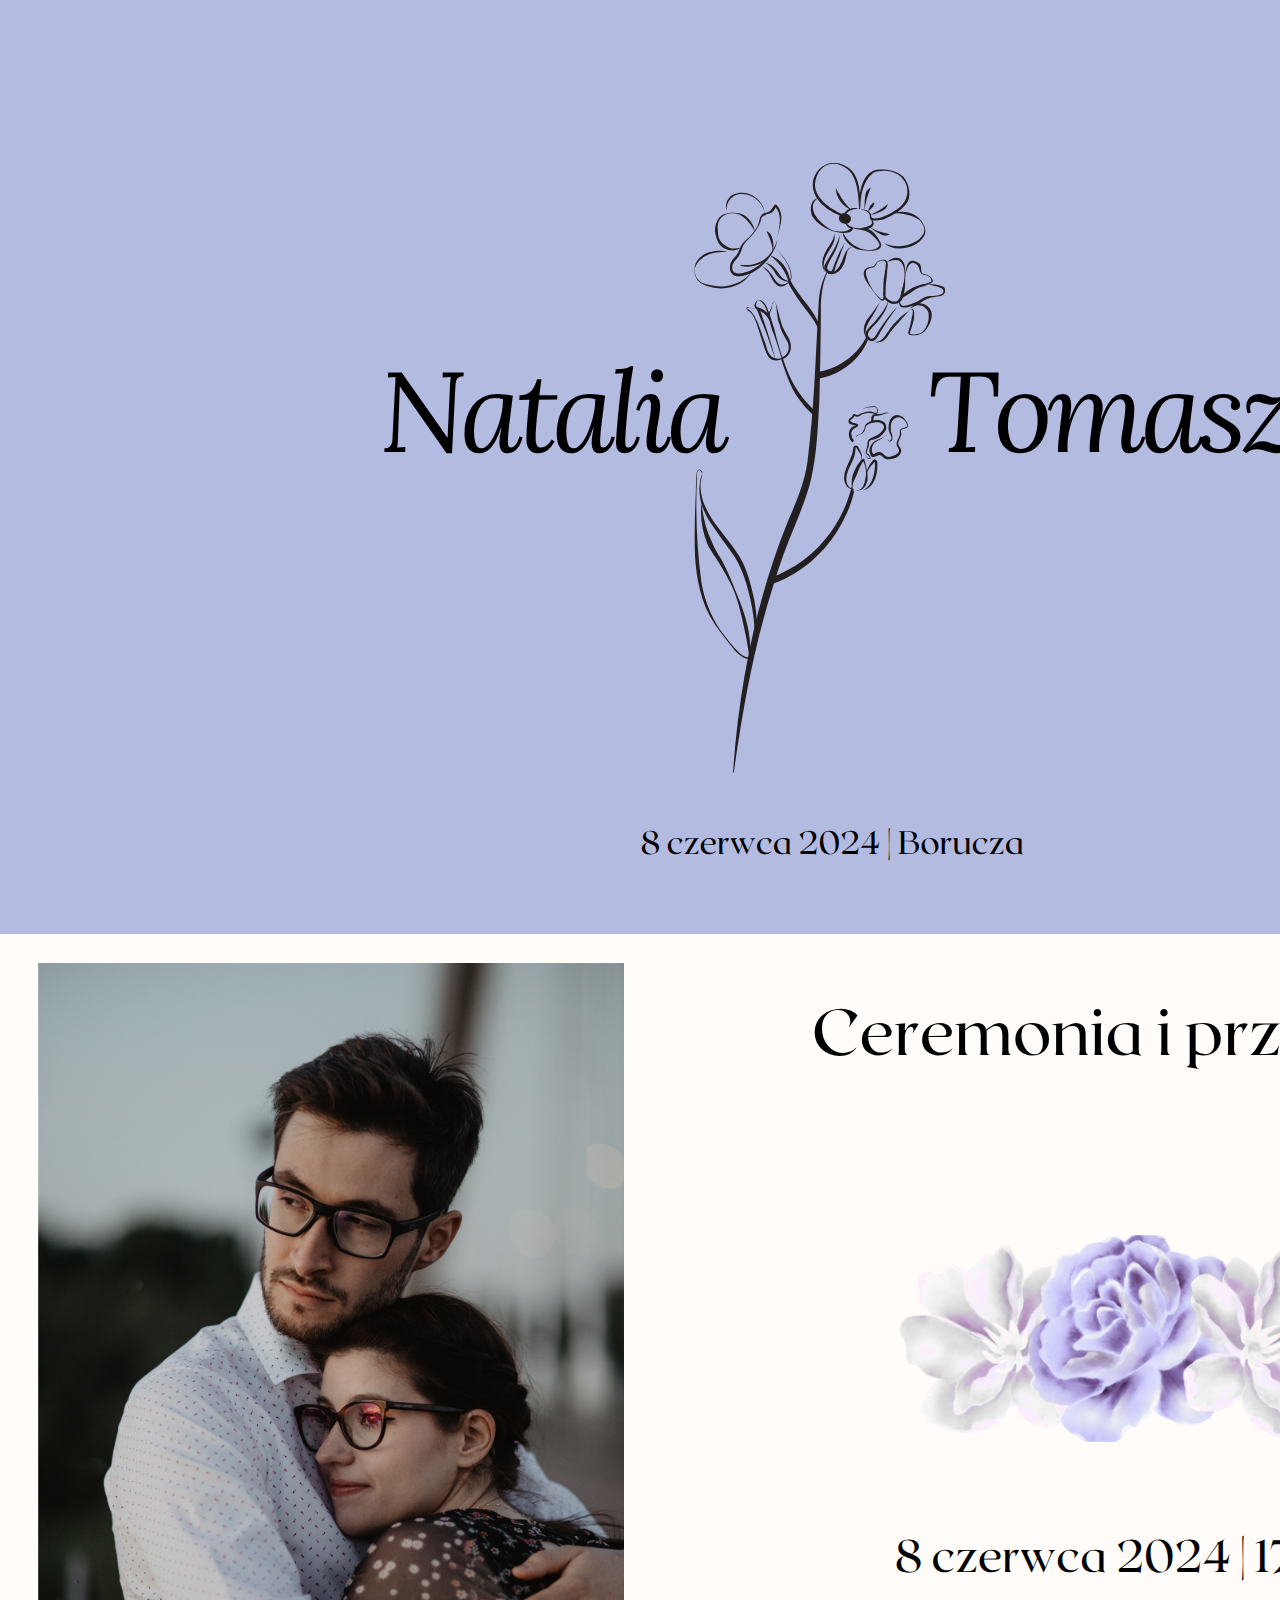
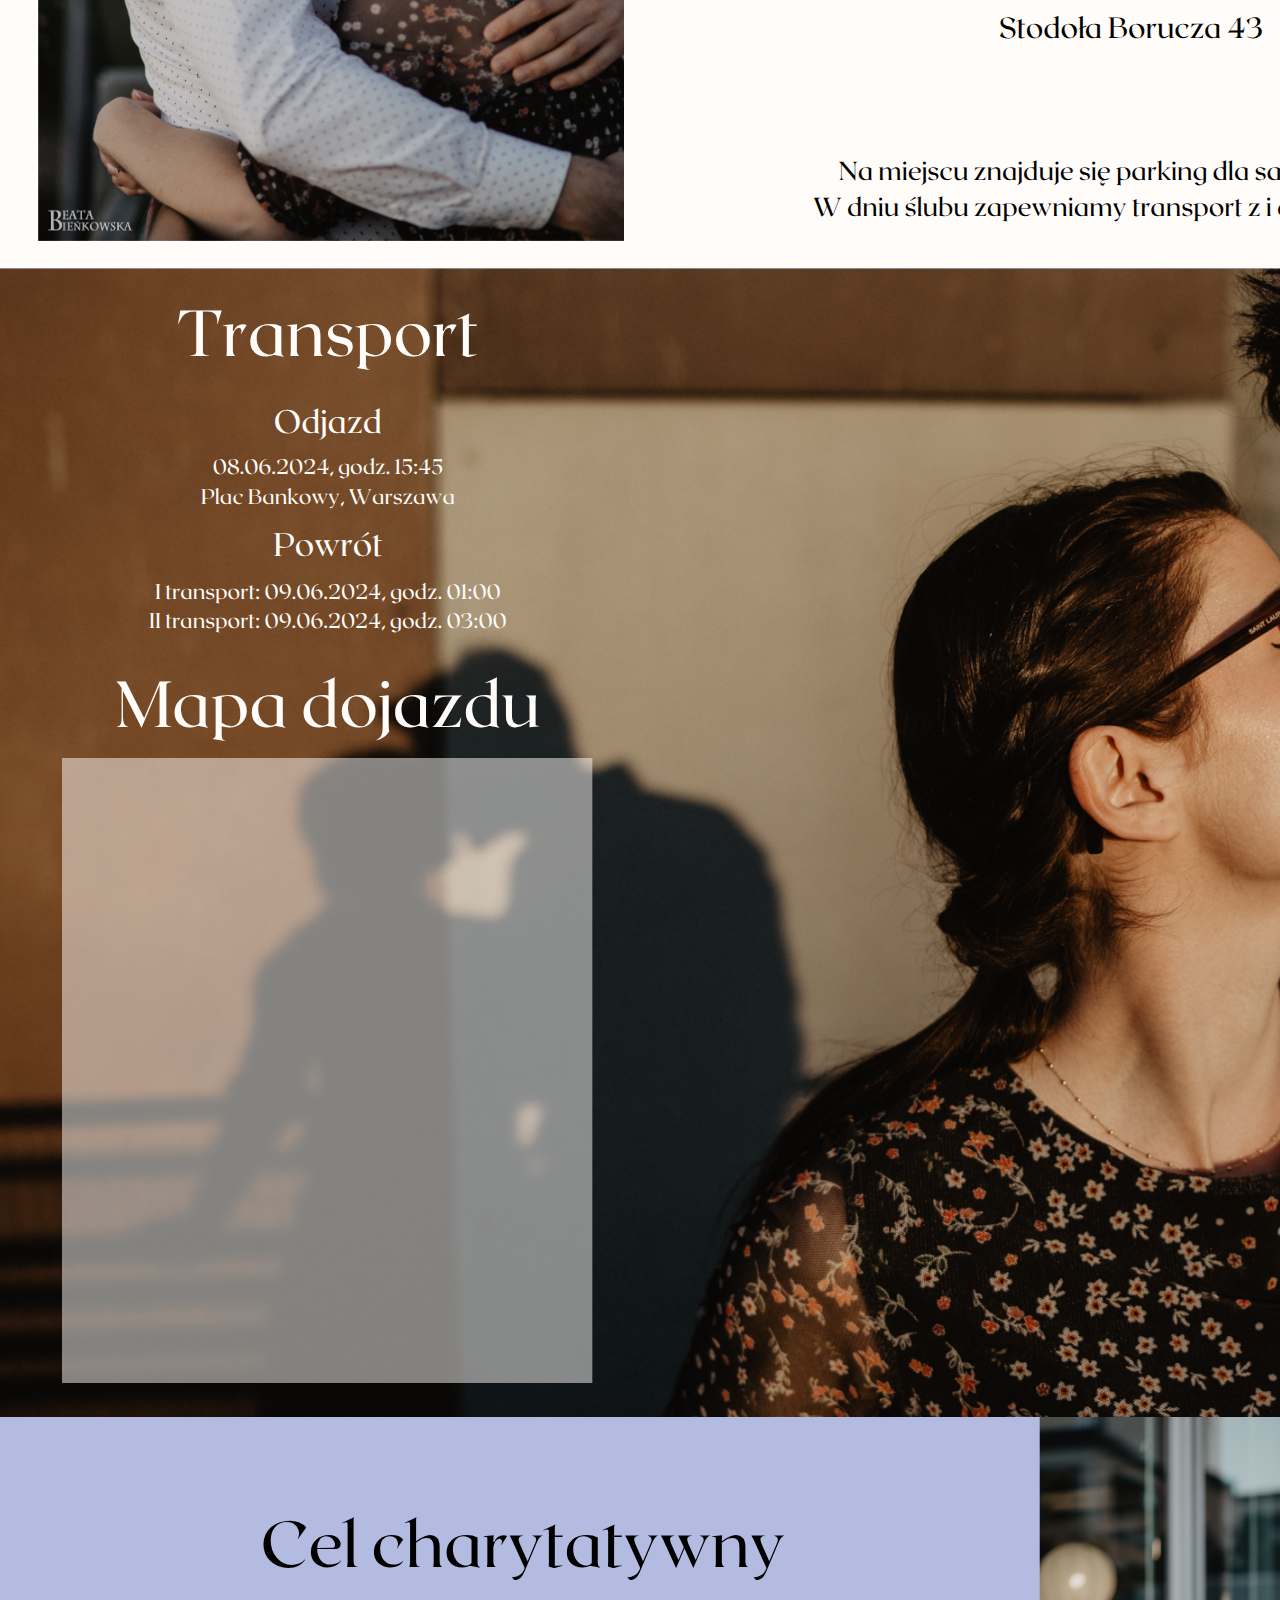
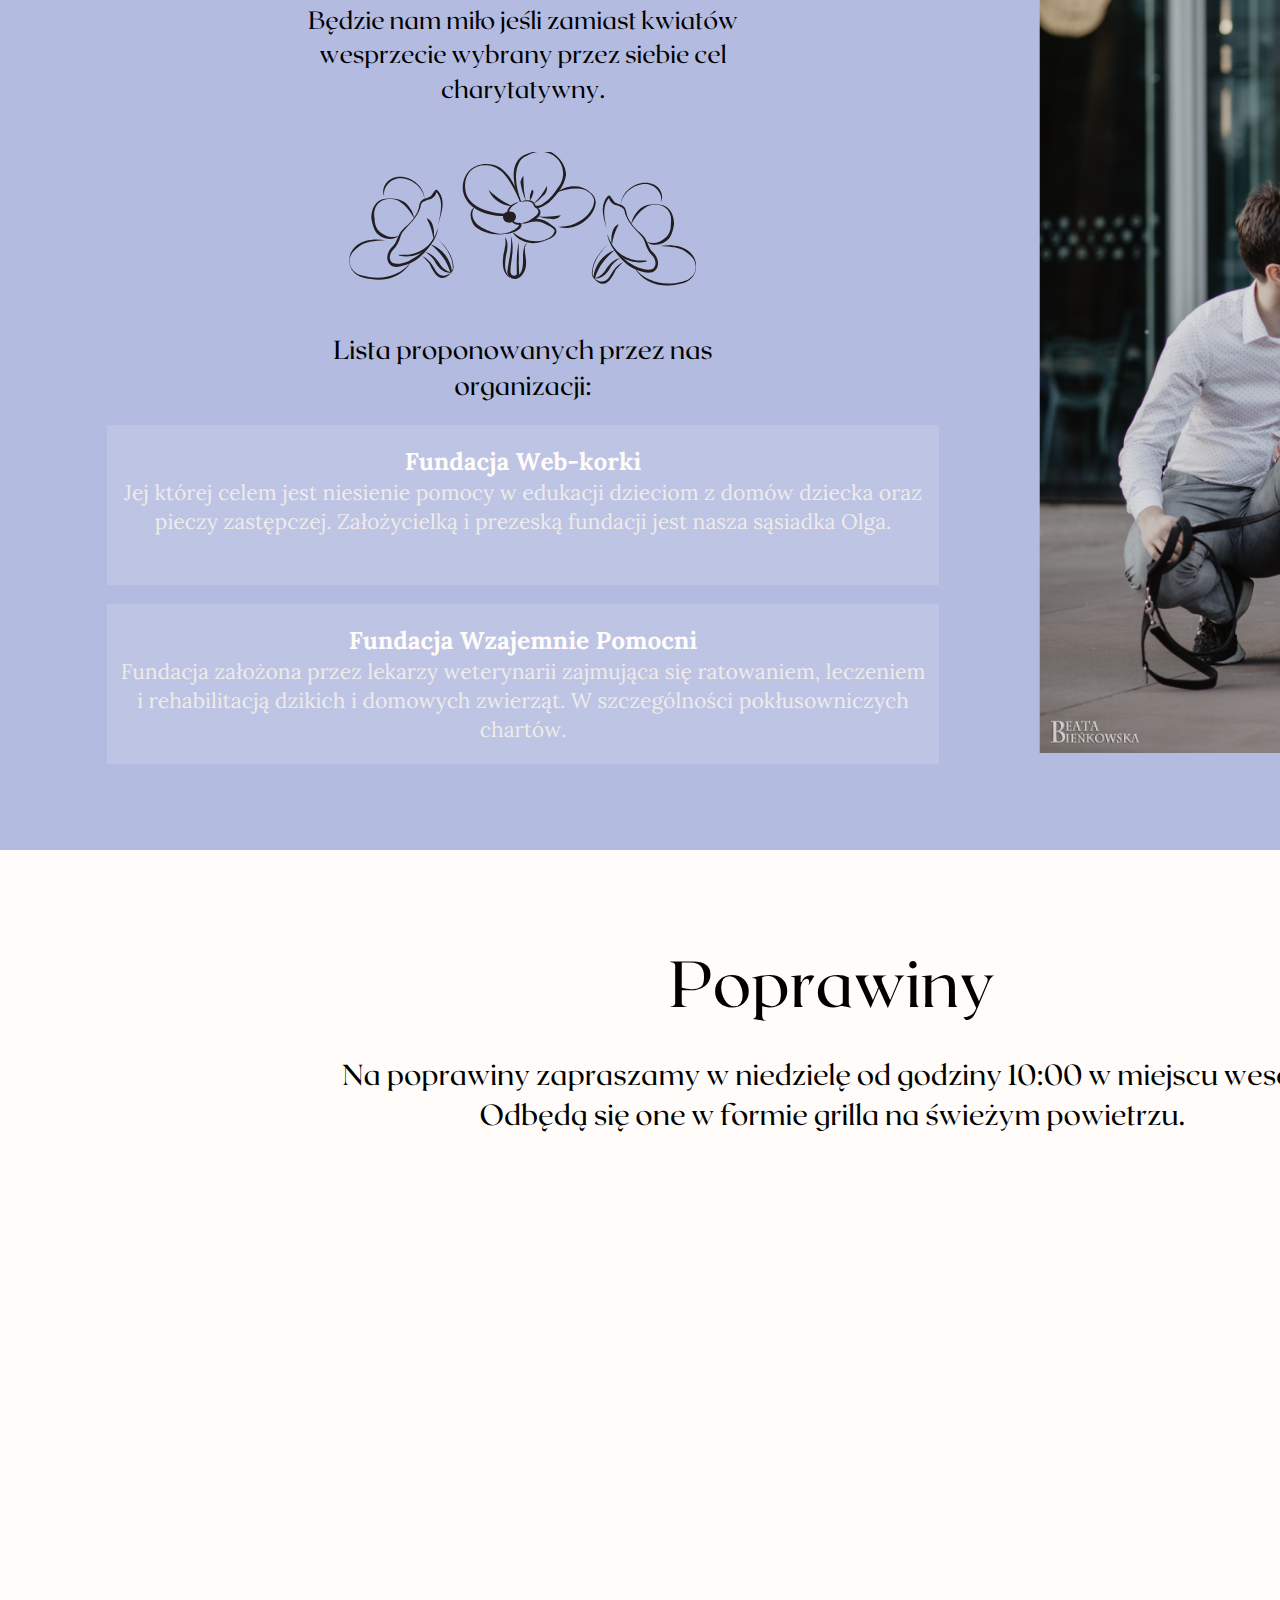
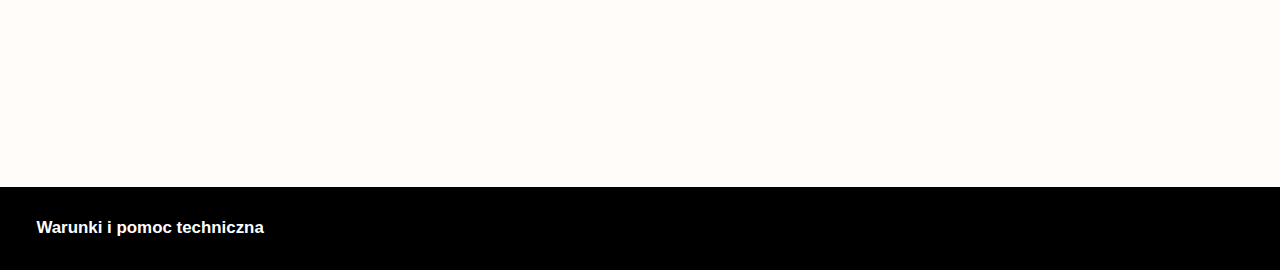
==== commit 2e41e07f: "Decrease margins for mobile version" ====
--- a/index.html
+++ b/index.html
@@ -27,7 +27,7 @@
         }
 
         html {
-            zoom: var(--rzf, 1);
+            zoom: var(--rzf, 1.3);
             font-size: max(calc(min(var(--1vw, 1vw), 13.66px) * var(--rfso, 1)), var(--minfs, 0px));
             -webkit-text-size-adjust: 100%;
             scroll-behavior: smooth;
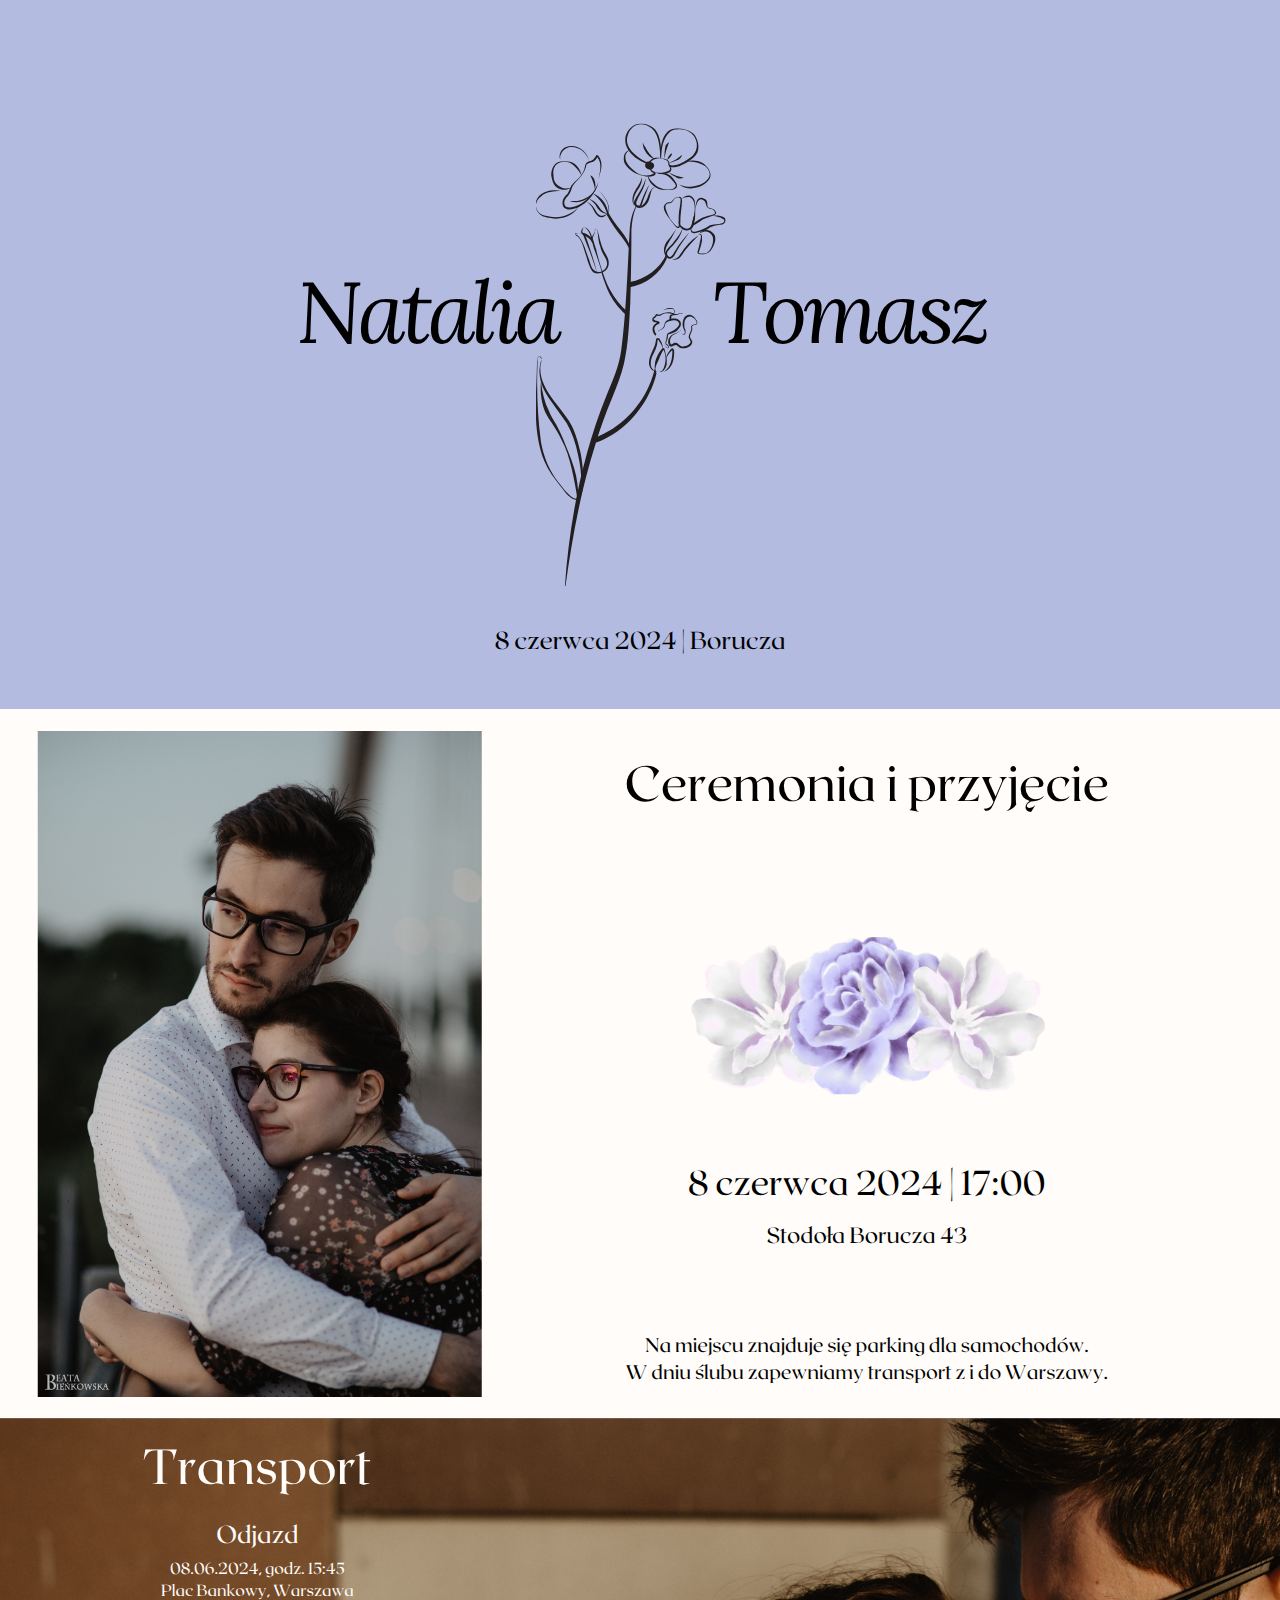
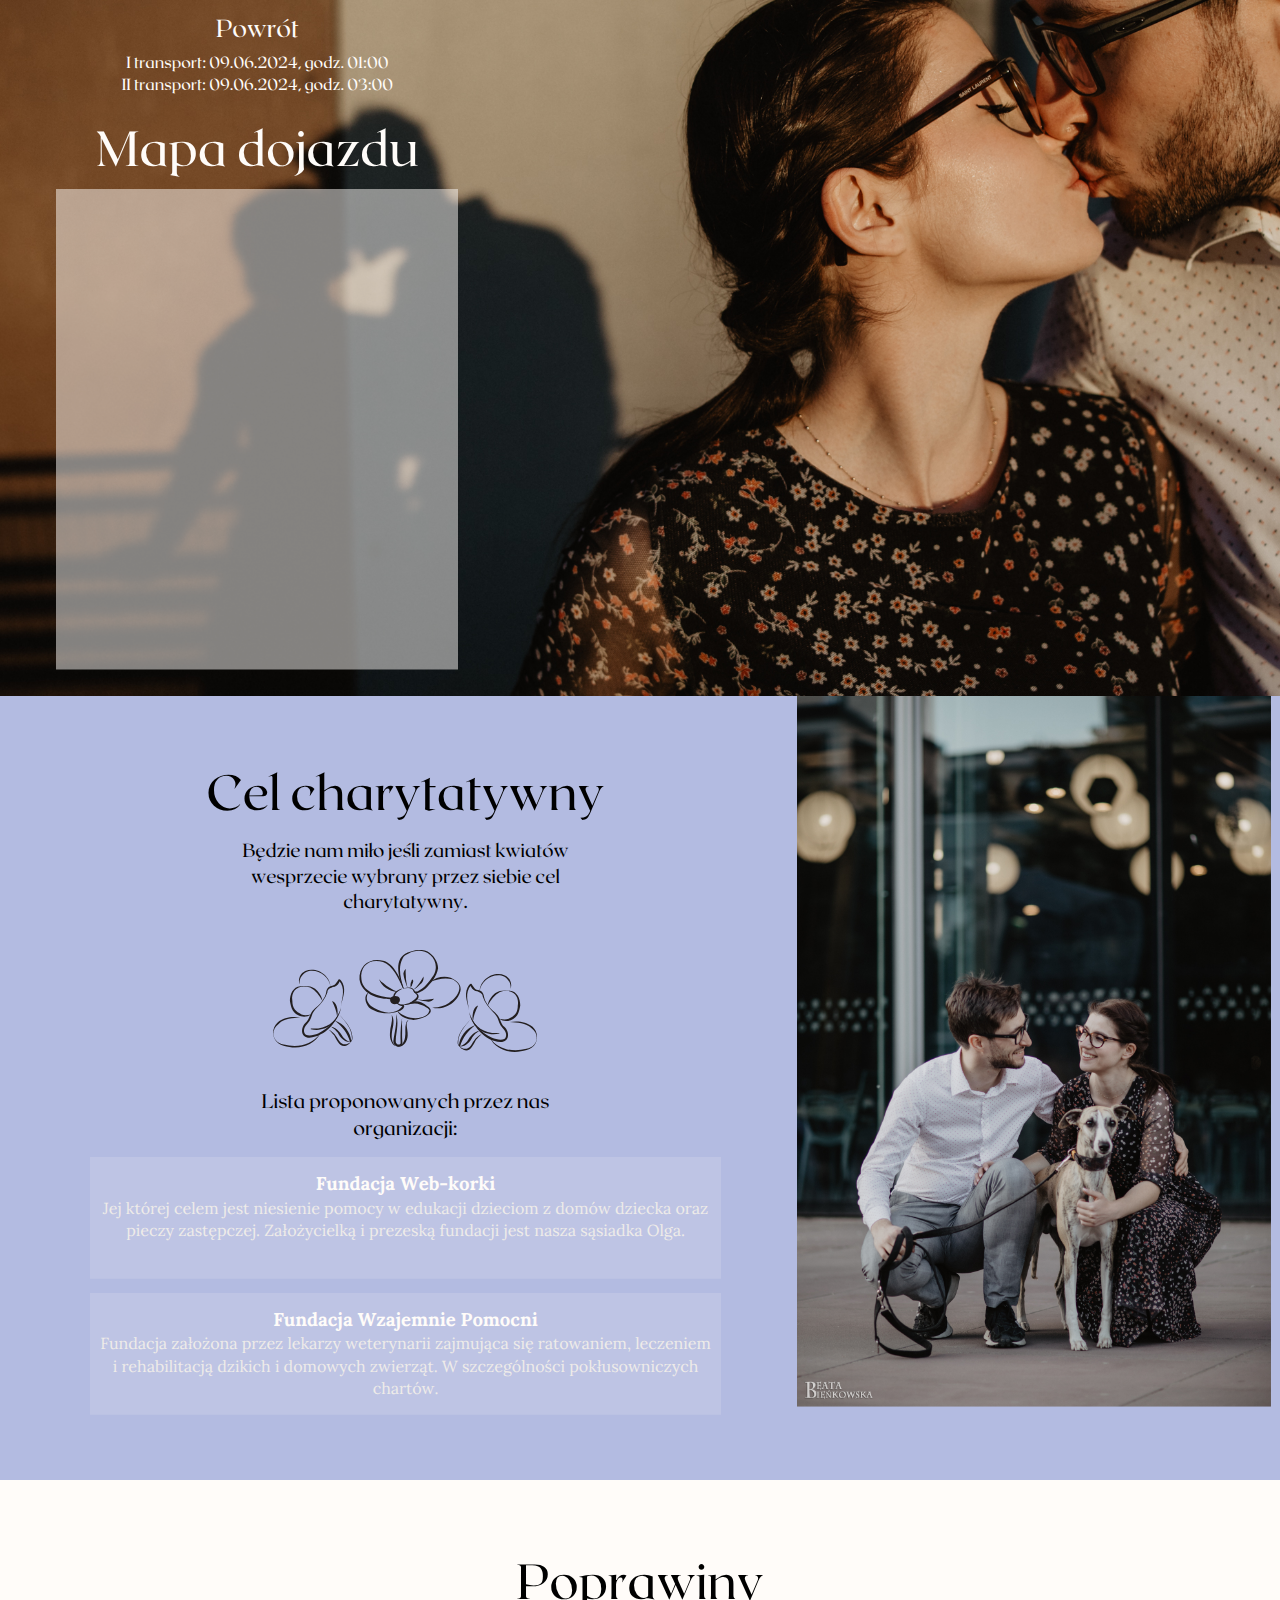
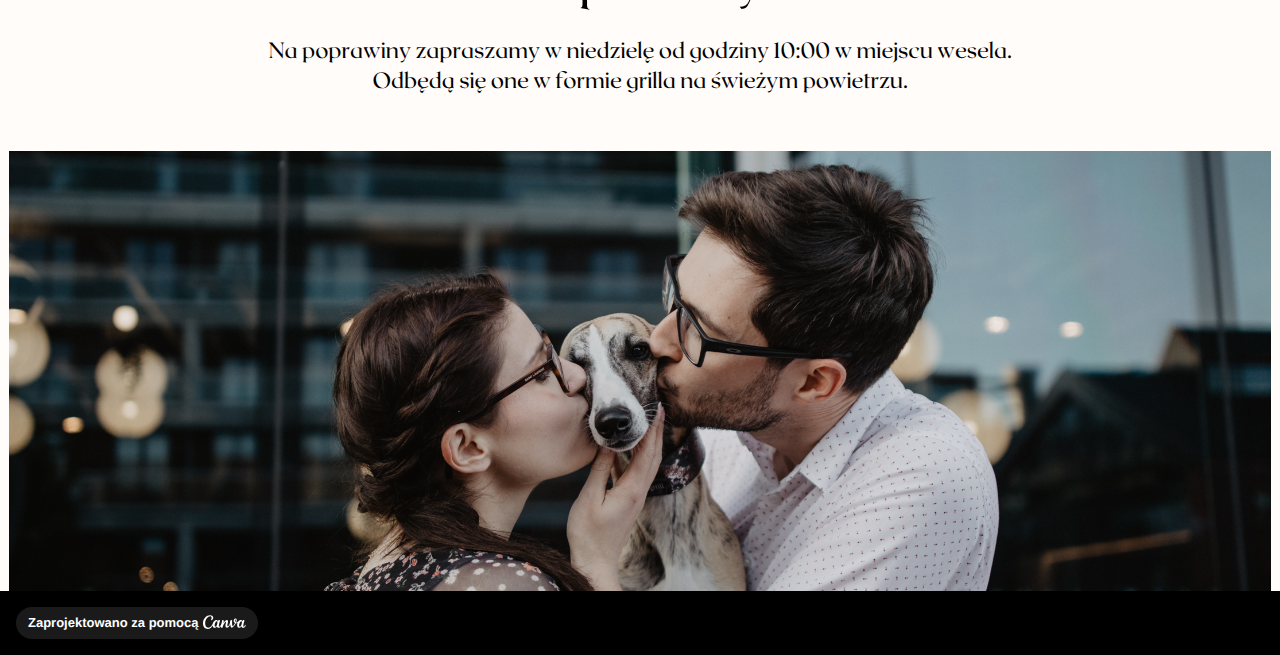
==== commit 1c0d5bfd: "cleanup" ====
--- a/index.html
+++ b/index.html
@@ -13,3978 +13,8 @@
         type="image/png" sizes="32x32">
     <link rel="apple-touch-icon" href="./images/favicon_NT.svg"
         sizes="180x180">
-    <style>
-        :root {
-            --ffsd: 0px;
-            --1vw: calc((100vw - var(--sbw, 0px)) / 100);
-            --1vh: var(--inner1Vh, 1vh);
-        }
-
-        @media (prefers-reduced-motion: reduce) {
-            .animated {
-                animation: none !important;
-            }
-        }
-
-        html {
-            zoom: var(--rzf, 1.3);
-            font-size: max(calc(min(var(--1vw, 1vw), 13.66px) * var(--rfso, 1)), var(--minfs, 0px));
-            -webkit-text-size-adjust: 100%;
-            scroll-behavior: smooth;
-        }
-
-        body {
-            font-size: calc(1rem * var(--bfso, 1));
-        }
-
-        body,
-        html,
-        p,
-        ul,
-        ol,
-        li {
-            margin: 0;
-            padding: 0;
-            font-synthesis: none;
-            font-kerning: none;
-            font-variant-ligatures: none;
-            font-feature-settings: "kern" 0, "calt" 0, "liga" 0, "clig" 0, "dlig" 0, "hlig" 0;
-            font-family: unset;
-            -webkit-font-smoothing: subpixel-antialiased;
-            -moz-osx-font-smoothing: grayscale;
-            text-rendering: geometricprecision;
-            white-space: normal;
-        }
-
-        li {
-            text-align: unset;
-        }
-
-        a {
-            text-decoration: none;
-            color: inherit;
-        }
-
-        img {
-            -webkit-user-drag: none;
-            -moz-user-drag: none;
-            -o-user-drag: none;
-            user-drag: none;
-            -webkit-touch-callout: none;
-        }
-
-        @font-face {
-            font-family: Lora;
-            src: url(fonts/Lora-Regular.ttf);
-            font-style: normal;
-            font-weight: 400;
-        }
-
-        @font-face {
-            font-family: Lora;
-            src: url(fonts/Lora-Regular.ttf);
-            font-style: normal;
-            font-weight: 700;
-        }
-
-        @font-face {
-            font-family: Lora;
-            src: url(fonts/Lora-Italic.ttf);
-            font-style: italic;
-            font-weight: 400;
-        }
-
-        @font-face {
-            font-family: Lora;
-            src: url(fonts/Lora-Italic.ttf);
-            font-style: italic;
-            font-weight: 700;
-        }
-
-        @font-face {
-            font-family: Lora;
-            src: url(fonts/Lora-Regular.ttf);
-            font-style: normal;
-            font-weight: 100;
-        }
-
-        @font-face {
-            font-family: Lora;
-            src: url(fonts/Lora-Italic.ttf);
-            font-style: italic;
-            font-weight: 100;
-        }
-
-        @font-face {
-            font-family: Lora;
-            src: url(fonts/Lora-Regular.ttf);
-            font-style: normal;
-            font-weight: 200;
-        }
-
-        @font-face {
-            font-family: Lora;
-            src: url(fonts/Lora-Italic.ttf);
-            font-style: italic;
-            font-weight: 200;
-        }
-
-        @font-face {
-            font-family: Lora;
-            src: url(fonts/Lora-Regular.ttf);
-            font-style: normal;
-            font-weight: 300;
-        }
-
-        @font-face {
-            font-family: Lora;
-            src: url(fonts/Lora-Italic.ttf);
-            font-style: italic;
-            font-weight: 300;
-        }
-
-        @font-face {
-            font-family: Lora;
-            src: url(fonts/Lora-Regular.ttf);
-            font-style: normal;
-            font-weight: 500;
-        }
-
-        @font-face {
-            font-family: Lora;
-            src: url(fonts/Lora-Italic.ttf);
-            font-style: italic;
-            font-weight: 500;
-        }
-
-        @font-face {
-            font-family: Lora;
-            src: url(fonts/Lora-Regular.ttf);
-            font-style: normal;
-            font-weight: 600;
-        }
-
-        @font-face {
-            font-family: Lora;
-            src: url(fonts/Lora-Italic.ttf);
-            font-style: italic;
-            font-weight: 600;
-        }
-
-        @font-face {
-            font-family: Lora;
-            src: url(fonts/Lora-Bold.ttf);
-            font-style: bold;
-            font-weight: 700;
-        }
-
-        @font-face {
-            font-family: Lora;
-            src: url(fonts/Lora-Regular.ttf);
-            font-style: normal;
-            font-weight: 800;
-        }
-
-        @font-face {
-            font-family: Lora;
-            src: url(fonts/Lora-Italic.ttf);
-            font-style: italic;
-            font-weight: 800;
-        }
-
-        @font-face {
-            font-family: Lora;
-            src: url(fonts/Lora-Regular.ttf);
-            font-style: normal;
-            font-weight: 900;
-        }
-
-        @font-face {
-            font-family: Lora;
-            src: url(fonts/Lora-Italic.ttf);
-            font-style: italic;
-            font-weight: 900;
-        }
-
-        @font-face {
-            font-family: Roxborough;
-            src: url(fonts/Roxborough\ CF.ttf);
-            font-style: normal;
-            font-weight: 400;
-        }
-
-        @font-face {
-            font-family: Roxborough;
-            src: url(fonts/Roxborough\ CF.ttf);
-            font-style: normal;
-            font-weight: 700;
-        }
-
-        @font-face {
-            font-family: Roxborough;
-            src: url(fonts/Roxborough\ CF.ttf);
-            font-style: italic;
-            font-weight: 400;
-        }
-
-        @font-face {
-            font-family: Roxborough;
-            src: url(fonts/Roxborough\ CF.ttf);
-            font-style: italic;
-            font-weight: 700;
-        }
-
-        @font-face {
-            font-family: Roxborough;
-            src: url(fonts/Roxborough\ CF.ttf);
-            font-style: normal;
-            font-weight: 100;
-        }
-
-        @font-face {
-            font-family: Roxborough;
-            src: url(fonts/Roxborough\ CF.ttf);
-            font-style: italic;
-            font-weight: 100;
-        }
-
-        @font-face {
-            font-family: Roxborough;
-            src: url(fonts/Roxborough\ CF.ttf);
-            font-style: normal;
-            font-weight: 200;
-        }
-
-        @font-face {
-            font-family: Roxborough;
-            src: url(fonts/Roxborough\ CF.ttf);
-            font-style: italic;
-            font-weight: 200;
-        }
-
-        @font-face {
-            font-family: Roxborough;
-            src: url(fonts/Roxborough\ CF.ttf);
-            font-style: normal;
-            font-weight: 300;
-        }
-
-        @font-face {
-            font-family: Roxborough;
-            src: url(fonts/Roxborough\ CF.ttf);
-            font-style: italic;
-            font-weight: 300;
-        }
-
-        @font-face {
-            font-family: Roxborough;
-            src: url(fonts/Roxborough\ CF.ttf);
-            font-style: normal;
-            font-weight: 500;
-        }
-
-        @font-face {
-            font-family: Roxborough;
-            src: url(fonts/Roxborough\ CF.ttf);
-            font-style: italic;
-            font-weight: 500;
-        }
-
-        @font-face {
-            font-family: Roxborough;
-            src: url(fonts/Roxborough\ CF.ttf);
-            font-style: normal;
-            font-weight: 600;
-        }
-
-        @font-face {
-            font-family: Roxborough;
-            src: url(fonts/Roxborough\ CF.ttf);
-            font-style: italic;
-            font-weight: 600;
-        }
-
-        @font-face {
-            font-family: Roxborough;
-            src: url(fonts/Roxborough\ CF.ttf);
-            font-style: normal;
-            font-weight: 800;
-        }
-
-        @font-face {
-            font-family: Roxborough;
-            src: url(fonts/Roxborough\ CF.ttf);
-            font-style: italic;
-            font-weight: 800;
-        }
-
-        @font-face {
-            font-family: Roxborough;
-            src: url(fonts/Roxborough\ CF.ttf);
-            font-style: normal;
-            font-weight: 900;
-        }
-
-        @font-face {
-            font-family: Roxborough;
-            src: url(fonts/Roxborough\ CF.ttf);
-            font-style: italic;
-            font-weight: 900;
-        }
-
-        @font-face {
-            font-family: YADrvuKS6fo-0;
-            src: url(fonts/Roxborough\ CF.ttf);
-            font-style: normal;
-            font-weight: 400;
-        }
-
-        @font-face {
-            font-family: YADrvuKS6fo-0;
-            src: url(fonts/1799e27a0beddf74046f52c52330ca2e.woff);
-            font-style: normal;
-            font-weight: 700;
-        }
-
-        @font-face {
-            font-family: YADrvuKS6fo-0;
-            src: url(fonts/7a05d91e5ac69f0c28258e3c25ee8cbf.woff2);
-            font-style: italic;
-            font-weight: 400;
-        }
-
-        @font-face {
-            font-family: YADrvuKS6fo-0;
-            src: url(fonts/006e26f68c7cc24b1dcea18371e4da31.woff);
-            font-style: italic;
-            font-weight: 700;
-        }
-
-        @font-face {
-            font-family: YADrvuKS6fo-0;
-            src: url(fonts/bdc3af541d153ebc1fc6c23aad88b8ba.woff2);
-            font-style: normal;
-            font-weight: 100;
-        }
-
-        @font-face {
-            font-family: YADrvuKS6fo-0;
-            src: url(fonts/7a05d91e5ac69f0c28258e3c25ee8cbf.woff2);
-            font-style: italic;
-            font-weight: 100;
-        }
-
-        @font-face {
-            font-family: YADrvuKS6fo-0;
-            src: url(fonts/bdc3af541d153ebc1fc6c23aad88b8ba.woff2);
-            font-style: normal;
-            font-weight: 200;
-        }
-
-        @font-face {
-            font-family: YADrvuKS6fo-0;
-            src: url(fonts/7a05d91e5ac69f0c28258e3c25ee8cbf.woff2);
-            font-style: italic;
-            font-weight: 200;
-        }
-
-        @font-face {
-            font-family: YADrvuKS6fo-0;
-            src: url(fonts/bdc3af541d153ebc1fc6c23aad88b8ba.woff2);
-            font-style: normal;
-            font-weight: 300;
-        }
-
-        @font-face {
-            font-family: YADrvuKS6fo-0;
-            src: url(fonts/7a05d91e5ac69f0c28258e3c25ee8cbf.woff2);
-            font-style: italic;
-            font-weight: 300;
-        }
-
-        @font-face {
-            font-family: YADrvuKS6fo-0;
-            src: url(fonts/bdc3af541d153ebc1fc6c23aad88b8ba.woff2);
-            font-style: normal;
-            font-weight: 500;
-        }
-
-        @font-face {
-            font-family: YADrvuKS6fo-0;
-            src: url(fonts/7a05d91e5ac69f0c28258e3c25ee8cbf.woff2);
-            font-style: italic;
-            font-weight: 500;
-        }
-
-        @font-face {
-            font-family: YADrvuKS6fo-0;
-            src: url(fonts/1799e27a0beddf74046f52c52330ca2e.woff);
-            font-style: normal;
-            font-weight: 600;
-        }
-
-        @font-face {
-            font-family: YADrvuKS6fo-0;
-            src: url(fonts/006e26f68c7cc24b1dcea18371e4da31.woff);
-            font-style: italic;
-            font-weight: 600;
-        }
-
-        @font-face {
-            font-family: YADrvuKS6fo-0;
-            src: url(fonts/1799e27a0beddf74046f52c52330ca2e.woff);
-            font-style: normal;
-            font-weight: 800;
-        }
-
-        @font-face {
-            font-family: YADrvuKS6fo-0;
-            src: url(fonts/006e26f68c7cc24b1dcea18371e4da31.woff);
-            font-style: italic;
-            font-weight: 800;
-        }
-
-        @font-face {
-            font-family: YADrvuKS6fo-0;
-            src: url(fonts/1799e27a0beddf74046f52c52330ca2e.woff);
-            font-style: normal;
-            font-weight: 900;
-        }
-
-        @font-face {
-            font-family: YADrvuKS6fo-0;
-            src: url(fonts/006e26f68c7cc24b1dcea18371e4da31.woff);
-            font-style: italic;
-            font-weight: 900;
-        }
-
-        @font-face {
-            font-family: Roxborough;
-            src: url(fonts/Roxborough\ CF.ttf);
-            font-style: normal;
-            font-weight: 400;
-        }
-
-        @font-face {
-            font-family: Roxborough;
-            src: url(fonts/Roxborough\ CF.ttf);
-            font-style: normal;
-            font-weight: 700;
-        }
-
-        @font-face {
-            font-family: Roxborough;
-            src: url(fonts/Roxborough\ CF.ttf);
-            font-style: italic;
-            font-weight: 400;
-        }
-
-        @font-face {
-            font-family: Roxborough;
-            src: url(fonts/Roxborough\ CF.ttf);
-            font-style: italic;
-            font-weight: 700;
-        }
-
-        @font-face {
-            font-family: Roxborough;
-            src: url(fonts/Roxborough\ CF.ttf);
-            font-style: normal;
-            font-weight: 100;
-        }
-
-        @font-face {
-            font-family: Roxborough;
-            src: url(fonts/Roxborough\ CF.ttf);
-            font-style: italic;
-            font-weight: 100;
-        }
-
-        @font-face {
-            font-family: Roxborough;
-            src: url(fonts/Roxborough\ CF.ttf);
-            font-style: normal;
-            font-weight: 200;
-        }
-
-        @font-face {
-            font-family: Roxborough;
-            src: url(fonts/Roxborough\ CF.ttf);
-            font-style: italic;
-            font-weight: 200;
-        }
-
-        @font-face {
-            font-family: Roxborough;
-            src: url(fonts/Roxborough\ CF.ttf);
-            font-style: normal;
-            font-weight: 300;
-        }
-
-        @font-face {
-            font-family: Roxborough;
-            src: url(fonts/Roxborough\ CF.ttf);
-            font-style: italic;
-            font-weight: 300;
-        }
-
-        @font-face {
-            font-family: Roxborough;
-            src: url(fonts/Roxborough\ CF.ttf);
-            font-style: normal;
-            font-weight: 500;
-        }
-
-        @font-face {
-            font-family: Roxborough;
-            src: url(fonts/Roxborough\ CF.ttf);
-            font-style: italic;
-            font-weight: 500;
-        }
-
-        @font-face {
-            font-family: Roxborough;
-            src: url(fonts/Roxborough\ CF.ttf);
-            font-style: normal;
-            font-weight: 600;
-        }
-
-        @font-face {
-            font-family: Roxborough;
-            src: url(fonts/Roxborough\ CF.ttf);
-            font-style: italic;
-            font-weight: 600;
-        }
-
-        @font-face {
-            font-family: Roxborough;
-            src: url(fonts/Roxborough\ CF.ttf);
-            font-style: normal;
-            font-weight: 800;
-        }
-
-        @font-face {
-            font-family: Roxborough;
-            src: url(fonts/Roxborough\ CF.ttf);
-            font-style: italic;
-            font-weight: 800;
-        }
-
-        @font-face {
-            font-family: Roxborough;
-            src: url(fonts/Roxborough\ CF.ttf);
-            font-style: normal;
-            font-weight: 900;
-        }
-
-        @font-face {
-            font-family: Roxborough;
-            src: url(fonts/Roxborough\ CF.ttf);
-            font-style: italic;
-            font-weight: 900;
-        }
-
-        @media (max-width: 375px) {
-            #jNhiR4tU2hYu3DVE {
-                grid-area: 2 / 2 / 3 / 3;
-                position: relative;
-            }
-
-            #RMcZe0nEG8jv1zqN {
-                grid-template-columns: 0 210.11820128%;
-                left: -55.05910064%;
-                grid-template-rows: 0 100%;
-            }
-
-            #u2G68fnLMcwYV6uV {
-                grid-area: 2 / 4 / 7 / 7;
-                position: relative;
-            }
-
-            #wpKkykp1yphGtm3W {
-                font-size: calc(8.53514054em - var(--ffsd));
-            }
-
-            #iQfVnJNrbrXHwQxQ {
-                --first-font-size: 8.53514054em;
-                --last-font-size: var(--first-font-size);
-                transform: translateX(calc(var(--first-font-size) * -0.025));
-                margin-top: calc(var(--first-font-size) * -0.05);
-                margin-bottom: calc(var(--last-font-size) * -0.05);
-            }
-
-            #APNs5tCGUBYYnCbr {
-                min-width: 49.83740692rem;
-            }
-
-            #V7ykZeqqworMioJT {
-                grid-area: 3 / 2 / 5 / 6;
-                position: relative;
-            }
-
-            #onC5kKq6vpRQLmCG {
-                font-size: calc(8.53514054em - var(--ffsd));
-            }
-
-            #qzXCF8BBisznXTEf {
-                --first-font-size: 8.53514054em;
-                --last-font-size: var(--first-font-size);
-                transform: translateX(calc(var(--first-font-size) * -0.025));
-                margin-top: calc(var(--first-font-size) * -0.05);
-                margin-bottom: calc(var(--last-font-size) * -0.05);
-            }
-
-            #VsSHv2w5UcdHR3QF {
-                min-width: 49.83740692rem;
-            }
-
-            #uuOND4f2ESm3LaBK {
-                grid-area: 4 / 5 / 6 / 8;
-                position: relative;
-            }
-
-            #VvsZqy6r1cLJcLaL {
-                font-size: max(calc(12px * var(--rfso, var(--bfso, 1))), calc(4.83556267em - var(--ffsd)));
-            }
-
-            #Dp6afDq8SLsc4PKq {
-                --first-font-size: max(calc(12px * var(--rfso, var(--bfso, 1))), 4.83556267em);
-                --last-font-size: var(--first-font-size);
-                margin-top: calc(var(--first-font-size) * -0.15);
-                margin-bottom: calc(var(--last-font-size) * -0.15);
-            }
-
-            #QqLeP6cJ2xVcwEx5 {
-                min-width: 91.6rem;
-            }
-
-            #qwkYpmdypC2GkTjN {
-                grid-area: 8 / 3 / 9 / 9;
-                position: relative;
-            }
-
-            #Kk8gmas0UMJRTT6A {
-                grid-template-columns: 4.26666667rem 0 35.38625655rem 6.37633653rem 7.94148051rem 4.54737719rem 37.21521589rem 0 4.26666667rem;
-                grid-template-rows: minmax(28.03997335rem, max-content) minmax(13.58200243rem, max-content) 0 minmax(10.33362081rem, max-content) 0 minmax(21.89984845rem, max-content) minmax(10.85328004rem, max-content) minmax(5.38510728rem, max-content) minmax(28.03997335rem, max-content);
-            }
-
-            #AsU8Uoa6BrSr4afh {
-                min-height: calc(11.78617692 * var(--1vh, 1vh));
-            }
-
-            #gT3Sr4C3WS12Ylpn {
-                grid-area: 2 / 2 / 3 / 3;
-                position: relative;
-            }
-
-            #uypIQkcW2ZEGTdQU {
-                grid-template-columns: 0 537.89086065%;
-                left: -218.94543032%;
-                grid-template-rows: 0 100%;
-            }
-
-            #JSgpA4lnCFgLsF5O {
-                grid-area: 2 / 2 / 3 / 8;
-                position: relative;
-            }
-
-            #xZPiFrbA6XeD5Qto {
-                font-size: max(calc(12px * var(--rfso, var(--bfso, 1))), calc(9.09907093em - var(--ffsd)));
-            }
-
-            #ymgHQT79FW5rVzAC {
-                --first-font-size: max(calc(12px * var(--rfso, var(--bfso, 1))), 9.09907093em);
-                --last-font-size: var(--first-font-size);
-                margin-top: calc(var(--first-font-size) * -0.1);
-                margin-bottom: calc(var(--last-font-size) * -0.1);
-            }
-
-            #Oh0K1N24CZWBmh2Z {
-                min-width: 91.6rem;
-            }
-
-            #AIQdf1YW55fO8NCy {
-                grid-area: 4 / 3 / 5 / 9;
-                position: relative;
-            }
-
-            #Svx9EL57szKU8tUt {
-                grid-area: 6 / 4 / 7 / 10;
-                position: relative;
-            }
-
-            #QN6I8dE6ntCI1cil {
-                font-size: max(calc(12px * var(--rfso, var(--bfso, 1))), calc(5.404448em - var(--ffsd)));
-            }
-
-            #ASwn2e1cNacoiTtJ {
-                --first-font-size: max(calc(12px * var(--rfso, var(--bfso, 1))), 5.404448em);
-                --last-font-size: var(--first-font-size);
-                margin-top: calc(var(--first-font-size) * -0.1);
-                margin-bottom: calc(var(--last-font-size) * -0.1);
-            }
-
-            #M8gg2ztpCwZVyHjY {
-                min-width: 91.6rem;
-            }
-
-            #fsvqiveea33wiuAT {
-                grid-area: 8 / 5 / 9 / 11;
-                position: relative;
-            }
-
-            #XPaIcpW1yEcbGE5O {
-                font-size: max(calc(12px * var(--rfso, var(--bfso, 1))), calc(4.69333867em - var(--ffsd)));
-            }
-
-            #xY3ZngF11aHbqv9M {
-                --first-font-size: max(calc(12px * var(--rfso, var(--bfso, 1))), 4.69333867em);
-                --last-font-size: var(--first-font-size);
-                margin-top: calc(var(--first-font-size) * -0.1);
-                margin-bottom: calc(var(--last-font-size) * -0.1);
-            }
-
-            #SX2sWpysgFCPfCdG {
-                min-width: 91.6rem;
-            }
-
-            #Pn07h9FHjaobEpSx {
-                grid-area: 10 / 6 / 11 / 12;
-                position: relative;
-            }
-
-            #eK18x5KhBqaHhlbB {
-                font-size: max(calc(12px * var(--rfso, var(--bfso, 1))), calc(4.55112em - var(--ffsd)));
-            }
-
-            #mz6kTtHPTL5cWGMK {
-                font-size: max(calc(12px * var(--rfso, var(--bfso, 1))), calc(4.55112em - var(--ffsd)));
-            }
-
-            #sqpT9FR5iYjyAgiR {
-                --first-font-size: max(calc(12px * var(--rfso, var(--bfso, 1))), 4.55112em);
-                --last-font-size: var(--first-font-size);
-                margin-top: calc(var(--first-font-size) * -0.1);
-                margin-bottom: calc(var(--last-font-size) * -0.1);
-            }
-
-            #E98T9Fg8SABGqfRF {
-                min-width: 91.6rem;
-            }
-
-            #l56r2lbhvkGl7hdQ {
-                grid-area: 12 / 7 / 13 / 13;
-                position: relative;
-            }
-
-            #LjQTOi7EbHswfh5j {
-                grid-template-columns: 4.26666667rem 0 0 0 0 0 91.46666667rem 0 0 0 0 0 4.26666667rem;
-                grid-template-rows: minmax(4.26666667rem, max-content) minmax(137.16882527rem, max-content) minmax(6.4rem, max-content) minmax(10.80517829rem, max-content) minmax(36.26666667rem, max-content) minmax(40.59413221rem, max-content) minmax(18.46070077rem, max-content) minmax(6.32843485rem, max-content) minmax(5.91109823rem, max-content) minmax(4.00737551rem, max-content) minmax(24.45677424rem, max-content) minmax(7.75009237rem, max-content) minmax(4.26666667rem, max-content);
-            }
-
-            #CjBxl4G6Qbh8WSL7 {
-                min-height: calc(30.17195469 * var(--1vh, 1vh));
-            }
-
-            #bHiZLlAHpX9CwcBG {
-                grid-area: 2 / 2 / 4 / 4;
-                position: relative;
-            }
-
-            #age1JLZadSAk7ebF {
-                grid-area: 3 / 3 / 5 / 5;
-                position: relative;
-                clip-path: polygon(calc(0% + 0%) calc((0 * 341.2565219rem) + 0%), calc(100% - (0% + 0%)) calc((0 * 341.2565219rem) + 0%), calc(100% - (0% + 0%)) calc(100% - ((0.10459271 * 341.2565219rem) + 0%)), calc(0% + 0%) calc(100% - ((0.10459271 * 341.2565219rem) + 0%)));
-                margin-left: 0%;
-                margin-right: 0%;
-                margin-bottom: -10.4592706%;
-                margin-top: 0%;
-            }
-
-            #dNoiQw0qMZmjTAjr {
-                grid-template-columns: 0 0 341.2565219% 0;
-                left: -120.62826095%;
-                grid-template-rows: 0 0 100% 0;
-            }
-
-            #dGzDTyiT0x6cXrpw {
-                font-size: max(calc(12px * var(--rfso, var(--bfso, 1))), calc(14.22218667em - var(--ffsd)));
-            }
-
-            #C49fJADJEgQf1eNr {
-                --first-font-size: max(calc(12px * var(--rfso, var(--bfso, 1))), 14.22218667em);
-                --last-font-size: var(--first-font-size);
-                margin-top: calc(var(--first-font-size) * -0.1);
-                margin-bottom: calc(var(--last-font-size) * -0.1);
-            }
-
-            #Yx9SDFQ25Ss75D2S {
-                min-width: 89.72880198rem;
-            }
-
-            #z7FS9jJQMK4Q67fW {
-                grid-area: 2 / 4 / 3 / 11;
-                position: relative;
-            }
-
-            #LvbpooPY9y5D01bL {
-                grid-area: 4 / 9 / 13 / 10;
-                position: relative;
-            }
-
-            #dlxmmW3uShsmC9mq {
-                font-size: calc(7.11112em - var(--ffsd));
-            }
-
-            #JvwmjBTK7B7ncq6o {
-                --first-font-size: 7.11112em;
-                --last-font-size: var(--first-font-size);
-                margin-top: calc(var(--first-font-size) * -0.1);
-                margin-bottom: calc(var(--last-font-size) * -0.1);
-            }
-
-            #xJbQ76QdiRCwO97C {
-                min-width: 89.72880198rem;
-            }
-
-            #CH5sgcgDDMXdjaJF {
-                grid-area: 5 / 5 / 6 / 12;
-                position: relative;
-            }
-
-            #rwogtQzGlPrdHBhf {
-                font-size: calc(4.62224em - var(--ffsd));
-            }
-
-            #FGHvVprlx0MfbSjo {
-                font-size: calc(4.62224em - var(--ffsd));
-            }
-
-            #zbvYfmDWP7Y0ZK1d {
-                --first-font-size: 4.62224em;
-                --last-font-size: var(--first-font-size);
-                margin-top: calc(var(--first-font-size) * -0.1);
-                margin-bottom: calc(var(--last-font-size) * -0.1);
-            }
-
-            #LOZdCCdnkYu8fHJH {
-                min-width: 89.72880198rem;
-            }
-
-            #wIrhfqr1LiyzRT3S {
-                grid-area: 7 / 6 / 8 / 13;
-                position: relative;
-            }
-
-            #hY5SDrhox9IytVoB {
-                font-size: calc(7.11112em - var(--ffsd));
-            }
-
-            #XaWwVTN7XC09j6Rz {
-                --first-font-size: 7.11112em;
-                --last-font-size: var(--first-font-size);
-                margin-top: calc(var(--first-font-size) * -0.1);
-                margin-bottom: calc(var(--last-font-size) * -0.1);
-            }
-
-            #pIWzkrd5YpaWF2vx {
-                min-width: 89.72880198rem;
-            }
-
-            #YRGuw8MbvFqsF0vX {
-                grid-area: 9 / 7 / 10 / 14;
-                position: relative;
-            }
-
-            #xh8UcnYuNK9CQD1H {
-                font-size: calc(4.62224em - var(--ffsd));
-            }
-
-            #OScVPtkUv35LIBdp {
-                font-size: calc(4.62224em - var(--ffsd));
-            }
-
-            #q4oYwpdMOLKJGtkU {
-                --first-font-size: 4.62224em;
-                --last-font-size: var(--first-font-size);
-                margin-top: calc(var(--first-font-size) * -0.1);
-                margin-bottom: calc(var(--last-font-size) * -0.1);
-            }
-
-            #ALUpy08rmlWISdEb {
-                min-width: 89.72880198rem;
-            }
-
-            #Sv8vDiKW4oCrbVlZ {
-                grid-area: 11 / 8 / 12 / 15;
-                position: relative;
-            }
-
-            #Wukrqp25f3GeftfP {
-                font-size: max(calc(12px * var(--rfso, var(--bfso, 1))), calc(13.99123533em - var(--ffsd)));
-            }
-
-            #hVvQm7m5lqDwwDKS {
-                --first-font-size: max(calc(12px * var(--rfso, var(--bfso, 1))), 13.99123533em);
-                --last-font-size: var(--first-font-size);
-                margin-top: calc(var(--first-font-size) * -0.1);
-                margin-bottom: calc(var(--last-font-size) * -0.1);
-            }
-
-            #jvqyoaXQWXWhUupk {
-                min-width: 91.6rem;
-            }
-
-            #wdoK7rZ9TXVOBZnL {
-                grid-area: 14 / 2 / 15 / 16;
-                position: relative;
-            }
-
-            #U3KptBibzE1EjLxB {
-                display: none;
-            }
-
-            #a9pBKWVUdgHvKjKL {
-                display: block;
-            }
-
-            #cdWmUkg46MiGZkzn {
-                grid-area: 2 / 2 / 5 / 5;
-                position: relative;
-            }
-
-            #d4oxZ5ZccBSfq7ew {
-                grid-area: 3 / 3 / 4 / 4;
-                position: relative;
-            }
-
-            #aE7l5qD5xncSemeW {
-                grid-area: 16 / 3 / 17 / 17;
-                grid-template-columns: 0 6.4rem 78.66666667rem 6.4rem;
-                grid-template-rows: 0 minmax(7.04260143rem, max-content) minmax(59.00001475rem, max-content) minmax(7.04260143rem, max-content);
-            }
-
-            #ZUcNEC3v0SmtGCc6 {
-                grid-area: 16 / 3 / 17 / 17;
-                position: relative;
-            }
-
-            #EE9AygCG8mvlFygP {
-                grid-template-columns: 4.26666667rem 0 0.93559901rem 0 0 0 0 1.09494432rem 87.40558002rem 1.09494432rem 0 0 0 0 0.93559901rem 0 4.26666667rem;
-                grid-template-rows: minmax(8.55318766rem, max-content) minmax(16.888896rem, max-content) minmax(3.73333333rem, max-content) minmax(3.24453508rem, max-content) minmax(8.44444267rem, max-content) minmax(3.24453508rem, max-content) minmax(11.875552rem, max-content) minmax(3.46666667rem, max-content) minmax(8.44444267rem, max-content) minmax(3.46666667rem, max-content) minmax(11.875552rem, max-content) minmax(2.90562456rem, max-content) minmax(3.73333333rem, max-content) minmax(16.61460409rem, max-content) minmax(3.73333333rem, max-content) minmax(73.08521761rem, max-content) minmax(8.55318766rem, max-content);
-            }
-
-            #CL117I44QqwvhnHK {
-                min-height: calc(19.14212914 * var(--1vh, 1vh));
-            }
-
-            #wGzraV8WiQFK8C6R {
-                grid-area: 2 / 2 / 3 / 3;
-                position: relative;
-            }
-
-            #SFOSK4eFxMAVmF38 {
-                grid-template-columns: 0 520.92559808%;
-                left: -210.46279904%;
-                grid-template-rows: 0 100%;
-            }
-
-            #kBfFcL5xfZrFbIju {
-                font-size: max(calc(12px * var(--rfso, var(--bfso, 1))), calc(9.91607133em - var(--ffsd)));
-            }
-
-            #BJwndQsdpmvDbVeh {
-                --first-font-size: max(calc(12px * var(--rfso, var(--bfso, 1))), 9.91607133em);
-                --last-font-size: var(--first-font-size);
-                margin-top: calc(var(--first-font-size) * -0.1);
-                margin-bottom: calc(var(--last-font-size) * -0.1);
-            }
-
-            #O0LzXRgOlpXdPDDd {
-                min-width: 91.6rem;
-            }
-
-            #bd0FUDUqZwAeINHJ {
-                grid-area: 2 / 2 / 3 / 10;
-                position: relative;
-            }
-
-            #B3qhBu7Ua1xdwwgr {
-                font-size: max(calc(10px * var(--rfso, var(--bfso, 1))), calc(4.50236267em - var(--ffsd)));
-            }
-
-            #I9UAbG5rwdcUR4Lw {
-                font-size: max(calc(12px * var(--rfso, var(--bfso, 1))), calc(4.50236267em - var(--ffsd)));
-            }
-
-            #Qh2cWwKWJ6MeYlY5 {
-                --first-font-size: max(calc(12px * var(--rfso, var(--bfso, 1))), 4.50236267em);
-                --last-font-size: var(--first-font-size);
-                margin-top: calc(var(--first-font-size) * -0.1);
-                margin-bottom: calc(var(--last-font-size) * -0.1);
-            }
-
-            #YARnb5lW3zA8eMSU {
-                min-width: 91.6rem;
-            }
-
-            #bAe2pwnBBoQCcGv4 {
-                grid-area: 4 / 3 / 5 / 11;
-                position: relative;
-            }
-
-            #z7MrH8elvgPJSIMb {
-                grid-area: 6 / 8 / 7 / 9;
-                position: relative;
-            }
-
-            #VF0lxiMkyZPZzOkm {
-                font-size: max(calc(10px * var(--rfso, var(--bfso, 1))), calc(4.69946055em - var(--ffsd)));
-            }
-
-            #lLm5PJ2T6a1KJbCx {
-                --first-font-size: max(calc(12px * var(--rfso, var(--bfso, 1))), 4.69946055em);
-                --last-font-size: var(--first-font-size);
-                margin-top: calc(var(--first-font-size) * -0.1);
-                margin-bottom: calc(var(--last-font-size) * -0.1);
-            }
-
-            #SzM4ddd5uGCbZOzE {
-                min-width: 91.6rem;
-            }
-
-            #Ibu8yLGAfYYMFHu8 {
-                grid-area: 8 / 4 / 9 / 12;
-                position: relative;
-            }
-
-            #zhVxFfcIJ4AICMnB {
-                display: none;
-            }
-
-            #NuRp6rFNknXEAhOn {
-                display: none;
-            }
-
-            #AW5CxNSVmdPDOvKa {
-                display: block;
-            }
-
-            #PwrC2enGv4QdPiUP {
-                grid-area: 2 / 2 / 5 / 5;
-                position: relative;
-            }
-
-            #Ub7Cs6KP5dOzvVqf {
-                font-size: max(calc(12px * var(--rfso, var(--bfso, 1))), calc(4.48001067em - var(--ffsd)));
-            }
-
-            #knHFqgoeDITfVFf6 {
-                font-size: max(calc(12px * var(--rfso, var(--bfso, 1))), calc(4.337792em - var(--ffsd)));
-            }
-
-            #RHdDvTR820Yzhkx6 {
-                font-size: max(calc(12px * var(--rfso, var(--bfso, 1))), calc(4.337792em - var(--ffsd)));
-            }
-
-            #ks3c4etW7bTj5Gyo {
-                --first-font-size: max(calc(12px * var(--rfso, var(--bfso, 1))), 4.48001067em);
-                --last-font-size: max(calc(12px * var(--rfso, var(--bfso, 1))), 4.337792em);
-                margin-top: calc(var(--first-font-size) * -0.1);
-                margin-bottom: calc(var(--last-font-size) * -0.1);
-            }
-
-            #FkROkQci6c1rGajS {
-                min-width: 78.8rem;
-            }
-
-            #B0cG0zAh5Laaa5xl {
-                grid-area: 3 / 3 / 4 / 4;
-                position: relative;
-            }
-
-            #CQq048hN0LpxA7rw {
-                grid-area: 10 / 5 / 11 / 13;
-                grid-template-columns: 0 6.4rem 78.66666667rem 6.4rem;
-                grid-template-rows: 0 minmax(7.93509788rem, max-content) minmax(11.46574597rem, max-content) minmax(7.93509788rem, max-content);
-            }
-
-            #E1zIQYBWSCwo4dLd {
-                grid-area: 10 / 5 / 11 / 13;
-                position: relative;
-            }
-
-            #XV7wx4VNYMOsD32G {
-                display: none;
-            }
-
-            #BXohqv0ihCFOLYyR {
-                display: none;
-            }
-
-            #eOZFzxmtqD67VBgI {
-                display: block;
-            }
-
-            #s1KQIkq0lVRXpVoR {
-                grid-area: 2 / 2 / 5 / 5;
-                position: relative;
-            }
-
-            #YAeTTsyeKmQfo2c5 {
-                font-size: max(calc(12px * var(--rfso, var(--bfso, 1))), calc(4.48001067em - var(--ffsd)));
-            }
-
-            #x63hVpoJoANqOFcj {
-                font-size: max(calc(12px * var(--rfso, var(--bfso, 1))), calc(4.337792em - var(--ffsd)));
-            }
-
-            #V0DOTl6D0lrbbQNP {
-                --first-font-size: max(calc(12px * var(--rfso, var(--bfso, 1))), 4.48001067em);
-                --last-font-size: max(calc(12px * var(--rfso, var(--bfso, 1))), 4.337792em);
-                margin-top: calc(var(--first-font-size) * -0.1);
-                margin-bottom: calc(var(--last-font-size) * -0.1);
-            }
-
-            #Ihv5DMKhr3WEUMZ2 {
-                min-width: 78.8rem;
-            }
-
-            #BNgR23XwlBIY7Y91 {
-                grid-area: 3 / 3 / 4 / 4;
-                position: relative;
-            }
-
-            #KCwt9L7o5oRbRokh {
-                grid-area: 12 / 6 / 13 / 14;
-                grid-template-columns: 0 6.4rem 78.66666667rem 6.4rem;
-                grid-template-rows: 0 minmax(7.93509788rem, max-content) minmax(8.60724836rem, max-content) minmax(7.93509788rem, max-content);
-            }
-
-            #YK6aGRToupzNNtTH {
-                grid-area: 12 / 6 / 13 / 14;
-                position: relative;
-            }
-
-            #FrZuom91FnuCk3Pz {
-                grid-area: 14 / 7 / 15 / 15;
-                position: relative;
-            }
-
-            #EFcWlTCfe7Xm8Unc {
-                grid-template-columns: 4.26666667rem 0 0 0 0 0 7.68694907rem 76.09276853rem 7.68694907rem 0 0 0 0 0 4.26666667rem;
-                grid-template-rows: minmax(4.26666667rem, max-content) minmax(11.7753691rem, max-content) minmax(5.33333333rem, max-content) minmax(10.52668136rem, max-content) minmax(10.7379745rem, max-content) minmax(29.46865399rem, max-content) minmax(10.7379745rem, max-content) minmax(5.44838716rem, max-content) minmax(5.33333333rem, max-content) minmax(27.33594173rem, max-content) minmax(4.02886742rem, max-content) minmax(24.47744412rem, max-content) minmax(6.4rem, max-content) minmax(137.00701504rem, max-content);
-            }
-
-            #WIox6iZPhaeGmL6D {
-                min-height: calc(29.22032087 * var(--1vh, 1vh));
-            }
-
-            #bW1CHQJGKCsHmSPu {
-                grid-area: 2 / 2 / 3 / 3;
-                position: relative;
-            }
-
-            #ODhyl3TzpyorK2uj {
-                grid-template-columns: 0 172.55993982%;
-                left: -36.27996991%;
-                grid-template-rows: 0 100%;
-            }
-
-            #Xb88GA68aZWEMmTa {
-                font-size: max(calc(12px * var(--rfso, var(--bfso, 1))), calc(11.74587817em - var(--ffsd)));
-            }
-
-            #mbstAN5k3YW4DTuN {
-                --first-font-size: max(calc(12px * var(--rfso, var(--bfso, 1))), 11.74587817em);
-                --last-font-size: var(--first-font-size);
-                margin-top: calc(var(--first-font-size) * -0.1);
-                margin-bottom: calc(var(--last-font-size) * -0.1);
-            }
-
-            #VAGXG60ncP75xlcB {
-                min-width: 91.6rem;
-            }
-
-            #wOvQiDA7dqvYM3o3 {
-                grid-area: 2 / 2 / 3 / 5;
-                position: relative;
-            }
-
-            #jTg0YAQgKi33GfjJ {
-                font-size: max(calc(12px * var(--rfso, var(--bfso, 1))), calc(4.68394477em - var(--ffsd)));
-            }
-
-            #CApBAyY6FCNQSU3p {
-                font-size: max(calc(12px * var(--rfso, var(--bfso, 1))), calc(4.68394477em - var(--ffsd)));
-            }
-
-            #oFSlbGO6Qlvx3CkM {
-                --first-font-size: max(calc(12px * var(--rfso, var(--bfso, 1))), 4.68394477em);
-                --last-font-size: var(--first-font-size);
-                margin-top: calc(var(--first-font-size) * -0.1);
-                margin-bottom: calc(var(--last-font-size) * -0.1);
-            }
-
-            #Y7egbrNN9yj9XsdS {
-                min-width: 91.6rem;
-            }
-
-            #sWepAwPl0QGo7gpa {
-                grid-area: 4 / 3 / 5 / 6;
-                position: relative;
-            }
-
-            #aAA7EkGAqU686zXa {
-                grid-area: 6 / 4 / 7 / 7;
-                position: absolute;
-                top: 0px;
-                bottom: 0px;
-                left: -4.26666667rem;
-                right: -4.26666667rem;
-                clip-path: polygon(0% calc((0 * 91.46666667rem) + 0%), 100% calc((0 * 91.46666667rem) + 0%), 100% calc(100% - ((0.04536027 * 91.46666667rem) + 0%)), 0% calc(100% - ((0.04536027 * 91.46666667rem) + 0%)));
-                margin-left: 0%;
-                margin-right: 0%;
-                margin-bottom: -4.53602716%;
-                margin-top: 0%;
-            }
-
-            #DEDQuuExFkX2LzwI {
-                grid-template-columns: 4.26666667rem 0 0 91.46666667rem 0 0 4.26666667rem;
-                grid-template-rows: minmax(20.48rem, max-content) minmax(13.94827107rem, max-content) minmax(7.97831037rem, max-content) minmax(6.29166314rem, max-content) minmax(16.42275837rem, max-content) minmax(31.89659132rem, max-content);
-            }
-
-            #o6Zgo4A0lSYwFNSt {
-                min-height: calc(9.67941838 * var(--1vh, 1vh));
-            }
-        }
-
-        @media (min-width: 375.05px) and (max-width: 480px) {
-            #jNhiR4tU2hYu3DVE {
-                grid-area: 2 / 2 / 3 / 3;
-                position: relative;
-            }
-
-            #RMcZe0nEG8jv1zqN {
-                grid-template-columns: 0 185.93442776%;
-                left: -42.96721388%;
-                grid-template-rows: 0 100%;
-            }
-
-            #u2G68fnLMcwYV6uV {
-                grid-area: 2 / 4 / 7 / 7;
-                position: relative;
-            }
-
-            #wpKkykp1yphGtm3W {
-                font-size: calc(8.70932708em - var(--ffsd));
-            }
-
-            #iQfVnJNrbrXHwQxQ {
-                --first-font-size: 8.70932708em;
-                --last-font-size: var(--first-font-size);
-                transform: translateX(calc(var(--first-font-size) * -0.025));
-                margin-top: calc(var(--first-font-size) * -0.05);
-                margin-bottom: calc(var(--last-font-size) * -0.05);
-            }
-
-            #APNs5tCGUBYYnCbr {
-                min-width: 50.8226091rem;
-            }
-
-            #V7ykZeqqworMioJT {
-                grid-area: 3 / 2 / 5 / 6;
-                position: relative;
-            }
-
-            #onC5kKq6vpRQLmCG {
-                font-size: calc(8.70932708em - var(--ffsd));
-            }
-
-            #qzXCF8BBisznXTEf {
-                --first-font-size: 8.70932708em;
-                --last-font-size: var(--first-font-size);
-                transform: translateX(calc(var(--first-font-size) * -0.025));
-                margin-top: calc(var(--first-font-size) * -0.05);
-                margin-bottom: calc(var(--last-font-size) * -0.05);
-            }
-
-            #VsSHv2w5UcdHR3QF {
-                min-width: 50.8226091rem;
-            }
-
-            #uuOND4f2ESm3LaBK {
-                grid-area: 4 / 5 / 6 / 8;
-                position: relative;
-            }
-
-            #VvsZqy6r1cLJcLaL {
-                font-size: max(calc(12px * var(--rfso, var(--bfso, 1))), calc(4.57920147em - var(--ffsd)));
-            }
-
-            #Dp6afDq8SLsc4PKq {
-                --first-font-size: max(calc(12px * var(--rfso, var(--bfso, 1))), 4.57920147em);
-                --last-font-size: var(--first-font-size);
-                margin-top: calc(var(--first-font-size) * -0.15);
-                margin-bottom: calc(var(--last-font-size) * -0.15);
-            }
-
-            #QqLeP6cJ2xVcwEx5 {
-                min-width: 93.4375rem;
-            }
-
-            #qwkYpmdypC2GkTjN {
-                grid-area: 8 / 3 / 9 / 9;
-                position: relative;
-            }
-
-            #Kk8gmas0UMJRTT6A {
-                grid-template-columns: 3.33333333rem 0 36.10842505rem 6.50646584rem 8.10355154rem 4.6401808rem 37.97471009rem 0 3.33333333rem;
-                grid-template-rows: minmax(21.90622918rem, max-content) minmax(13.85918615rem, max-content) 0 minmax(10.54451103rem, max-content) 0 minmax(22.34678413rem, max-content) minmax(8.47912503rem, max-content) minmax(5.49500742rem, max-content) minmax(21.90622918rem, max-content);
-            }
-
-            #AsU8Uoa6BrSr4afh {
-                min-height: calc(11.50483565 * var(--1vh, 1vh));
-            }
-
-            #gT3Sr4C3WS12Ylpn {
-                grid-area: 2 / 2 / 3 / 3;
-                position: relative;
-            }
-
-            #uypIQkcW2ZEGTdQU {
-                grid-template-columns: 0 498.29024451%;
-                left: -199.14512225%;
-                grid-template-rows: 0 100%;
-            }
-
-            #JSgpA4lnCFgLsF5O {
-                grid-area: 2 / 2 / 3 / 9;
-                position: relative;
-            }
-
-            #xZPiFrbA6XeD5Qto {
-                font-size: max(calc(12px * var(--rfso, var(--bfso, 1))), calc(9.28476626em - var(--ffsd)));
-            }
-
-            #ymgHQT79FW5rVzAC {
-                --first-font-size: max(calc(12px * var(--rfso, var(--bfso, 1))), 9.28476626em);
-                --last-font-size: var(--first-font-size);
-                margin-top: calc(var(--first-font-size) * -0.1);
-                margin-bottom: calc(var(--last-font-size) * -0.1);
-            }
-
-            #Oh0K1N24CZWBmh2Z {
-                min-width: 93.4375rem;
-            }
-
-            #AIQdf1YW55fO8NCy {
-                grid-area: 4 / 3 / 5 / 10;
-                position: relative;
-            }
-
-            #Svx9EL57szKU8tUt {
-                grid-area: 6 / 7 / 7 / 8;
-                position: relative;
-            }
-
-            #QN6I8dE6ntCI1cil {
-                font-size: max(calc(12px * var(--rfso, var(--bfso, 1))), calc(5.41355692em - var(--ffsd)));
-            }
-
-            #ASwn2e1cNacoiTtJ {
-                --first-font-size: max(calc(12px * var(--rfso, var(--bfso, 1))), 5.41355692em);
-                --last-font-size: var(--first-font-size);
-                margin-top: calc(var(--first-font-size) * -0.1);
-                margin-bottom: calc(var(--last-font-size) * -0.1);
-            }
-
-            #M8gg2ztpCwZVyHjY {
-                min-width: 93.4375rem;
-            }
-
-            #fsvqiveea33wiuAT {
-                grid-area: 8 / 4 / 9 / 11;
-                position: relative;
-            }
-
-            #XPaIcpW1yEcbGE5O {
-                font-size: max(calc(12px * var(--rfso, var(--bfso, 1))), calc(3.66667083em - var(--ffsd)));
-            }
-
-            #xY3ZngF11aHbqv9M {
-                --first-font-size: max(calc(12px * var(--rfso, var(--bfso, 1))), 3.66667083em);
-                --last-font-size: var(--first-font-size);
-                margin-top: calc(var(--first-font-size) * -0.1);
-                margin-bottom: calc(var(--last-font-size) * -0.1);
-            }
-
-            #SX2sWpysgFCPfCdG {
-                min-width: 93.4375rem;
-            }
-
-            #Pn07h9FHjaobEpSx {
-                grid-area: 10 / 5 / 11 / 12;
-                position: relative;
-            }
-
-            #eK18x5KhBqaHhlbB {
-                font-size: max(calc(12px * var(--rfso, var(--bfso, 1))), calc(3.5555625em - var(--ffsd)));
-            }
-
-            #mz6kTtHPTL5cWGMK {
-                font-size: max(calc(12px * var(--rfso, var(--bfso, 1))), calc(3.5555625em - var(--ffsd)));
-            }
-
-            #sqpT9FR5iYjyAgiR {
-                --first-font-size: max(calc(12px * var(--rfso, var(--bfso, 1))), 3.5555625em);
-                --last-font-size: var(--first-font-size);
-                margin-top: calc(var(--first-font-size) * -0.1);
-                margin-bottom: calc(var(--last-font-size) * -0.1);
-            }
-
-            #E98T9Fg8SABGqfRF {
-                min-width: 93.4375rem;
-            }
-
-            #l56r2lbhvkGl7hdQ {
-                grid-area: 12 / 6 / 13 / 13;
-                position: relative;
-            }
-
-            #LjQTOi7EbHswfh5j {
-                grid-template-columns: 3.33333333rem 0 0 0 0 6.23458819rem 80.86415696rem 6.23458819rem 0 0 0 0 3.33333333rem;
-                grid-template-rows: minmax(3.33333333rem, max-content) minmax(139.96818905rem, max-content) minmax(5rem, max-content) minmax(11.02569214rem, max-content) minmax(28.33333333rem, max-content) minmax(35.88859634rem, max-content) minmax(14.42242248rem, max-content) minmax(6.45758658rem, max-content) minmax(4.61804549rem, max-content) minmax(4.08915869rem, max-content) minmax(19.10685487rem, max-content) minmax(7.90825752rem, max-content) minmax(3.33333333rem, max-content);
-            }
-
-            #CjBxl4G6Qbh8WSL7 {
-                min-height: calc(30.83209192 * var(--1vh, 1vh));
-            }
-
-            #bHiZLlAHpX9CwcBG {
-                grid-area: 2 / 2 / 4 / 4;
-                position: relative;
-            }
-
-            #age1JLZadSAk7ebF {
-                grid-area: 3 / 3 / 5 / 5;
-                position: relative;
-                clip-path: polygon(calc(0% + 0%) calc((0 * 290.51215278rem) + 0%), calc(100% - (0% + 0%)) calc((0 * 290.51215278rem) + 0%), calc(100% - (0% + 0%)) calc(100% - ((0.10459271 * 290.51215278rem) + 0%)), calc(0% + 0%) calc(100% - ((0.10459271 * 290.51215278rem) + 0%)));
-                margin-left: 0%;
-                margin-right: 0%;
-                margin-bottom: -10.4592706%;
-                margin-top: 0%;
-            }
-
-            #dNoiQw0qMZmjTAjr {
-                grid-template-columns: 0 0 290.51215278% 0;
-                left: -95.25607639%;
-                grid-template-rows: 0 0 100% 0;
-            }
-
-            #dGzDTyiT0x6cXrpw {
-                font-size: max(calc(12px * var(--rfso, var(--bfso, 1))), calc(11.11108333em - var(--ffsd)));
-            }
-
-            #C49fJADJEgQf1eNr {
-                --first-font-size: max(calc(12px * var(--rfso, var(--bfso, 1))), 11.11108333em);
-                --last-font-size: var(--first-font-size);
-                margin-top: calc(var(--first-font-size) * -0.1);
-                margin-bottom: calc(var(--last-font-size) * -0.1);
-            }
-
-            #Yx9SDFQ25Ss75D2S {
-                min-width: 70.10062655rem;
-            }
-
-            #z7FS9jJQMK4Q67fW {
-                grid-area: 2 / 4 / 3 / 11;
-                position: relative;
-            }
-
-            #LvbpooPY9y5D01bL {
-                grid-area: 4 / 9 / 13 / 10;
-                position: relative;
-            }
-
-            #dlxmmW3uShsmC9mq {
-                font-size: calc(5.5555625em - var(--ffsd));
-            }
-
-            #JvwmjBTK7B7ncq6o {
-                --first-font-size: 5.5555625em;
-                --last-font-size: var(--first-font-size);
-                margin-top: calc(var(--first-font-size) * -0.1);
-                margin-bottom: calc(var(--last-font-size) * -0.1);
-            }
-
-            #xJbQ76QdiRCwO97C {
-                min-width: 70.10062655rem;
-            }
-
-            #CH5sgcgDDMXdjaJF {
-                grid-area: 5 / 5 / 6 / 12;
-                position: relative;
-            }
-
-            #rwogtQzGlPrdHBhf {
-                font-size: calc(3.611125em - var(--ffsd));
-            }
-
-            #FGHvVprlx0MfbSjo {
-                font-size: calc(3.611125em - var(--ffsd));
-            }
-
-            #zbvYfmDWP7Y0ZK1d {
-                --first-font-size: 3.611125em;
-                --last-font-size: var(--first-font-size);
-                margin-top: calc(var(--first-font-size) * -0.1);
-                margin-bottom: calc(var(--last-font-size) * -0.1);
-            }
-
-            #LOZdCCdnkYu8fHJH {
-                min-width: 70.10062655rem;
-            }
-
-            #wIrhfqr1LiyzRT3S {
-                grid-area: 7 / 6 / 8 / 13;
-                position: relative;
-            }
-
-            #hY5SDrhox9IytVoB {
-                font-size: calc(5.5555625em - var(--ffsd));
-            }
-
-            #XaWwVTN7XC09j6Rz {
-                --first-font-size: 5.5555625em;
-                --last-font-size: var(--first-font-size);
-                margin-top: calc(var(--first-font-size) * -0.1);
-                margin-bottom: calc(var(--last-font-size) * -0.1);
-            }
-
-            #pIWzkrd5YpaWF2vx {
-                min-width: 70.10062655rem;
-            }
-
-            #YRGuw8MbvFqsF0vX {
-                grid-area: 9 / 7 / 10 / 14;
-                position: relative;
-            }
-
-            #xh8UcnYuNK9CQD1H {
-                font-size: calc(3.611125em - var(--ffsd));
-            }
-
-            #OScVPtkUv35LIBdp {
-                font-size: calc(3.611125em - var(--ffsd));
-            }
-
-            #q4oYwpdMOLKJGtkU {
-                --first-font-size: 3.611125em;
-                --last-font-size: var(--first-font-size);
-                margin-top: calc(var(--first-font-size) * -0.1);
-                margin-bottom: calc(var(--last-font-size) * -0.1);
-            }
-
-            #ALUpy08rmlWISdEb {
-                min-width: 70.10062655rem;
-            }
-
-            #Sv8vDiKW4oCrbVlZ {
-                grid-area: 11 / 8 / 12 / 15;
-                position: relative;
-            }
-
-            #Wukrqp25f3GeftfP {
-                font-size: max(calc(12px * var(--rfso, var(--bfso, 1))), calc(11.11110417em - var(--ffsd)));
-            }
-
-            #hVvQm7m5lqDwwDKS {
-                --first-font-size: max(calc(12px * var(--rfso, var(--bfso, 1))), 11.11110417em);
-                --last-font-size: var(--first-font-size);
-                margin-top: calc(var(--first-font-size) * -0.1);
-                margin-bottom: calc(var(--last-font-size) * -0.1);
-            }
-
-            #jvqyoaXQWXWhUupk {
-                min-width: 90.810284rem;
-            }
-
-            #wdoK7rZ9TXVOBZnL {
-                grid-area: 14 / 2 / 15 / 16;
-                position: relative;
-            }
-
-            #U3KptBibzE1EjLxB {
-                display: block;
-            }
-
-            #a9pBKWVUdgHvKjKL {
-                display: none;
-            }
-
-            #cdWmUkg46MiGZkzn {
-                grid-area: 2 / 2 / 5 / 5;
-                position: relative;
-            }
-
-            #d4oxZ5ZccBSfq7ew {
-                grid-area: 3 / 3 / 4 / 4;
-                position: relative;
-            }
-
-            #aE7l5qD5xncSemeW {
-                grid-area: 16 / 3 / 17 / 17;
-                grid-template-columns: 0 2.47323375rem 85.75964984rem 2.47323375rem;
-                grid-template-rows: 0 minmax(3.00203237rem, max-content) minmax(64.31975346rem, max-content) minmax(3.00203237rem, max-content);
-            }
-
-            #ZUcNEC3v0SmtGCc6 {
-                grid-area: 16 / 3 / 17 / 17;
-                position: relative;
-            }
-
-            #EE9AygCG8mvlFygP {
-                grid-template-columns: 3.33333333rem 0 10.35482873rem 0 0 0 0 0.85542525rem 68.28560939rem 0.85542525rem 0 0 0 0 10.35482873rem 0 5.96054933rem;
-                grid-template-rows: minmax(6.68217786rem, max-content) minmax(13.19445rem, max-content) minmax(2.91666667rem, max-content) minmax(2.53479303rem, max-content) minmax(6.59722083rem, max-content) minmax(2.53479303rem, max-content) minmax(9.277775rem, max-content) minmax(2.70833333rem, max-content) minmax(6.59722083rem, max-content) minmax(2.70833333rem, max-content) minmax(9.277775rem, max-content) minmax(2.27001919rem, max-content) minmax(2.91666667rem, max-content) minmax(13.19444583rem, max-content) minmax(2.91666667rem, max-content) minmax(70.32381819rem, max-content) minmax(6.68217786rem, max-content);
-            }
-
-            #CL117I44QqwvhnHK {
-                min-height: calc(17.97566277 * var(--1vh, 1vh));
-            }
-
-            #wGzraV8WiQFK8C6R {
-                grid-area: 2 / 2 / 3 / 3;
-                position: relative;
-            }
-
-            #SFOSK4eFxMAVmF38 {
-                grid-template-columns: 0 486.26163342%;
-                left: -193.13081671%;
-                grid-template-rows: 0 100%;
-            }
-
-            #kBfFcL5xfZrFbIju {
-                font-size: max(calc(12px * var(--rfso, var(--bfso, 1))), calc(10.11844013em - var(--ffsd)));
-            }
-
-            #BJwndQsdpmvDbVeh {
-                --first-font-size: max(calc(12px * var(--rfso, var(--bfso, 1))), 10.11844013em);
-                --last-font-size: var(--first-font-size);
-                margin-top: calc(var(--first-font-size) * -0.1);
-                margin-bottom: calc(var(--last-font-size) * -0.1);
-            }
-
-            #O0LzXRgOlpXdPDDd {
-                min-width: 93.4375rem;
-            }
-
-            #bd0FUDUqZwAeINHJ {
-                grid-area: 2 / 2 / 3 / 10;
-                position: relative;
-            }
-
-            #B3qhBu7Ua1xdwwgr {
-                font-size: max(calc(10px * var(--rfso, var(--bfso, 1))), calc(4.22477764em - var(--ffsd)));
-            }
-
-            #I9UAbG5rwdcUR4Lw {
-                font-size: max(calc(12px * var(--rfso, var(--bfso, 1))), calc(4.22477764em - var(--ffsd)));
-            }
-
-            #Qh2cWwKWJ6MeYlY5 {
-                --first-font-size: max(calc(12px * var(--rfso, var(--bfso, 1))), 4.22477764em);
-                --last-font-size: var(--first-font-size);
-                margin-top: calc(var(--first-font-size) * -0.1);
-                margin-bottom: calc(var(--last-font-size) * -0.1);
-            }
-
-            #YARnb5lW3zA8eMSU {
-                min-width: 93.4375rem;
-            }
-
-            #bAe2pwnBBoQCcGv4 {
-                grid-area: 4 / 3 / 5 / 11;
-                position: relative;
-            }
-
-            #z7MrH8elvgPJSIMb {
-                grid-area: 6 / 8 / 7 / 9;
-                position: relative;
-            }
-
-            #VF0lxiMkyZPZzOkm {
-                font-size: max(calc(10px * var(--rfso, var(--bfso, 1))), calc(4.44447917em - var(--ffsd)));
-            }
-
-            #lLm5PJ2T6a1KJbCx {
-                --first-font-size: max(calc(12px * var(--rfso, var(--bfso, 1))), 4.44447917em);
-                --last-font-size: var(--first-font-size);
-                margin-top: calc(var(--first-font-size) * -0.1);
-                margin-bottom: calc(var(--last-font-size) * -0.1);
-            }
-
-            #SzM4ddd5uGCbZOzE {
-                min-width: 93.4375rem;
-            }
-
-            #Ibu8yLGAfYYMFHu8 {
-                grid-area: 8 / 4 / 9 / 12;
-                position: relative;
-            }
-
-            #zhVxFfcIJ4AICMnB {
-                display: none;
-            }
-
-            #NuRp6rFNknXEAhOn {
-                display: block;
-            }
-
-            #AW5CxNSVmdPDOvKa {
-                display: none;
-            }
-
-            #PwrC2enGv4QdPiUP {
-                grid-area: 2 / 2 / 5 / 5;
-                position: relative;
-            }
-
-            #Ub7Cs6KP5dOzvVqf {
-                font-size: max(calc(12px * var(--rfso, var(--bfso, 1))), calc(3.50000833em - var(--ffsd)));
-            }
-
-            #knHFqgoeDITfVFf6 {
-                font-size: max(calc(12px * var(--rfso, var(--bfso, 1))), calc(3.3889em - var(--ffsd)));
-            }
-
-            #RHdDvTR820Yzhkx6 {
-                font-size: max(calc(12px * var(--rfso, var(--bfso, 1))), calc(3.3889em - var(--ffsd)));
-            }
-
-            #ks3c4etW7bTj5Gyo {
-                --first-font-size: max(calc(12px * var(--rfso, var(--bfso, 1))), 3.50000833em);
-                --last-font-size: max(calc(12px * var(--rfso, var(--bfso, 1))), 3.3889em);
-                margin-top: calc(var(--first-font-size) * -0.1);
-                margin-bottom: calc(var(--last-font-size) * -0.1);
-            }
-
-            #FkROkQci6c1rGajS {
-                min-width: 83.4375rem;
-            }
-
-            #B0cG0zAh5Laaa5xl {
-                grid-area: 3 / 3 / 4 / 4;
-                position: relative;
-            }
-
-            #CQq048hN0LpxA7rw {
-                grid-area: 10 / 5 / 11 / 13;
-                grid-template-columns: 0 5rem 83.33333333rem 5rem;
-                grid-template-rows: 0 minmax(6.19929522rem, max-content) minmax(12.14591734rem, max-content) minmax(6.19929522rem, max-content);
-            }
-
-            #E1zIQYBWSCwo4dLd {
-                grid-area: 10 / 5 / 11 / 13;
-                position: relative;
-            }
-
-            #XV7wx4VNYMOsD32G {
-                display: none;
-            }
-
-            #BXohqv0ihCFOLYyR {
-                display: block;
-            }
-
-            #eOZFzxmtqD67VBgI {
-                display: none;
-            }
-
-            #s1KQIkq0lVRXpVoR {
-                grid-area: 2 / 2 / 5 / 5;
-                position: relative;
-            }
-
-            #YAeTTsyeKmQfo2c5 {
-                font-size: max(calc(12px * var(--rfso, var(--bfso, 1))), calc(3.50000833em - var(--ffsd)));
-            }
-
-            #x63hVpoJoANqOFcj {
-                font-size: max(calc(12px * var(--rfso, var(--bfso, 1))), calc(3.3889em - var(--ffsd)));
-            }
-
-            #V0DOTl6D0lrbbQNP {
-                --first-font-size: max(calc(12px * var(--rfso, var(--bfso, 1))), 3.50000833em);
-                --last-font-size: max(calc(12px * var(--rfso, var(--bfso, 1))), 3.3889em);
-                margin-top: calc(var(--first-font-size) * -0.1);
-                margin-bottom: calc(var(--last-font-size) * -0.1);
-            }
-
-            #Ihv5DMKhr3WEUMZ2 {
-                min-width: 83.4375rem;
-            }
-
-            #BNgR23XwlBIY7Y91 {
-                grid-area: 3 / 3 / 4 / 4;
-                position: relative;
-            }
-
-            #KCwt9L7o5oRbRokh {
-                grid-area: 12 / 6 / 13 / 14;
-                grid-template-columns: 0 5rem 83.33333333rem 5rem;
-                grid-template-rows: 0 minmax(6.19929522rem, max-content) minmax(9.11784784rem, max-content) minmax(6.19929522rem, max-content);
-            }
-
-            #YK6aGRToupzNNtTH {
-                grid-area: 12 / 6 / 13 / 14;
-                position: relative;
-            }
-
-            #FrZuom91FnuCk3Pz {
-                grid-area: 14 / 7 / 15 / 15;
-                position: relative;
-            }
-
-            #EFcWlTCfe7Xm8Unc {
-                grid-template-columns: 3.33333333rem 0 0 0 0 0 16.94292896rem 59.44747541rem 16.94292896rem 0 0 0 0 0 3.33333333rem;
-                grid-template-rows: minmax(3.33333333rem, max-content) minmax(12.01568275rem, max-content) minmax(4.16666667rem, max-content) minmax(10.74151159rem, max-content) minmax(8.38904258rem, max-content) minmax(23.02238593rem, max-content) minmax(8.38904258rem, max-content) minmax(5.15277083rem, max-content) minmax(4.16666667rem, max-content) minmax(24.54450778rem, max-content) minmax(3.14755267rem, max-content) minmax(21.51643828rem, max-content) minmax(5rem, max-content) minmax(139.80307657rem, max-content);
-            }
-
-            #WIox6iZPhaeGmL6D {
-                min-height: calc(30.08781236 * var(--1vh, 1vh));
-            }
-
-            #bW1CHQJGKCsHmSPu {
-                grid-area: 2 / 2 / 3 / 3;
-                position: relative;
-            }
-
-            #ODhyl3TzpyorK2uj {
-                grid-template-columns: 0 155.14307925%;
-                left: -27.57153962%;
-                grid-template-rows: 0 100%;
-            }
-
-            #Xb88GA68aZWEMmTa {
-                font-size: max(calc(12px * var(--rfso, var(--bfso, 1))), calc(11.11108333em - var(--ffsd)));
-            }
-
-            #mbstAN5k3YW4DTuN {
-                --first-font-size: max(calc(12px * var(--rfso, var(--bfso, 1))), 11.11108333em);
-                --last-font-size: var(--first-font-size);
-                margin-top: calc(var(--first-font-size) * -0.1);
-                margin-bottom: calc(var(--last-font-size) * -0.1);
-            }
-
-            #VAGXG60ncP75xlcB {
-                min-width: 93.4375rem;
-            }
-
-            #wOvQiDA7dqvYM3o3 {
-                grid-area: 2 / 2 / 3 / 5;
-                position: relative;
-            }
-
-            #jTg0YAQgKi33GfjJ {
-                font-size: max(calc(12px * var(--rfso, var(--bfso, 1))), calc(3.65933185em - var(--ffsd)));
-            }
-
-            #CApBAyY6FCNQSU3p {
-                font-size: max(calc(12px * var(--rfso, var(--bfso, 1))), calc(3.65933185em - var(--ffsd)));
-            }
-
-            #oFSlbGO6Qlvx3CkM {
-                --first-font-size: max(calc(12px * var(--rfso, var(--bfso, 1))), 3.65933185em);
-                --last-font-size: var(--first-font-size);
-                margin-top: calc(var(--first-font-size) * -0.1);
-                margin-bottom: calc(var(--last-font-size) * -0.1);
-            }
-
-            #Y7egbrNN9yj9XsdS {
-                min-width: 93.4375rem;
-            }
-
-            #sWepAwPl0QGo7gpa {
-                grid-area: 4 / 3 / 5 / 6;
-                position: relative;
-            }
-
-            #aAA7EkGAqU686zXa {
-                grid-area: 6 / 4 / 7 / 7;
-                position: absolute;
-                top: 0px;
-                bottom: 0px;
-                left: -3.33333333rem;
-                right: -3.33333333rem;
-                clip-path: polygon(0% calc((0 * 93.33333333rem) + 0%), 100% calc((0 * 93.33333333rem) + 0%), 100% calc(100% - ((0.04536027 * 93.33333333rem) + 0%)), 0% calc(100% - ((0.04536027 * 93.33333333rem) + 0%)));
-                margin-left: 0%;
-                margin-right: 0%;
-                margin-bottom: -4.53602716%;
-                margin-top: 0%;
-            }
-
-            #DEDQuuExFkX2LzwI {
-                grid-template-columns: 3.33333333rem 0 0 93.33333333rem 0 0 3.33333333rem;
-                grid-template-rows: minmax(16rem, max-content) minmax(13.19445rem, max-content) minmax(6.23305498rem, max-content) minmax(6.42006443rem, max-content) minmax(12.83027998rem, max-content) minmax(32.54754217rem, max-content);
-            }
-
-            #o6Zgo4A0lSYwFNSt {
-                min-height: calc(9.59959729 * var(--1vh, 1vh));
-            }
-        }
-
-        @media (min-width: 480.05px) and (max-width: 768px) {
-            #jNhiR4tU2hYu3DVE {
-                grid-area: 2 / 2 / 3 / 3;
-                position: relative;
-            }
-
-            #RMcZe0nEG8jv1zqN {
-                grid-template-columns: 0 150.91433836%;
-                left: -25.45716918%;
-                grid-template-rows: 0 100%;
-            }
-
-            #u2G68fnLMcwYV6uV {
-                grid-area: 2 / 4 / 7 / 7;
-                position: relative;
-            }
-
-            #wpKkykp1yphGtm3W {
-                font-size: calc(8.55380338em - var(--ffsd));
-            }
-
-            #iQfVnJNrbrXHwQxQ {
-                --first-font-size: 8.55380338em;
-                --last-font-size: var(--first-font-size);
-                transform: translateX(calc(var(--first-font-size) * -0.025));
-                margin-top: calc(var(--first-font-size) * -0.05);
-                margin-bottom: calc(var(--last-font-size) * -0.05);
-            }
-
-            #APNs5tCGUBYYnCbr {
-                min-width: 49.87786013rem;
-            }
-
-            #V7ykZeqqworMioJT {
-                grid-area: 3 / 2 / 5 / 6;
-                position: relative;
-            }
-
-            #onC5kKq6vpRQLmCG {
-                font-size: calc(8.55380338em - var(--ffsd));
-            }
-
-            #qzXCF8BBisznXTEf {
-                --first-font-size: 8.55380338em;
-                --last-font-size: var(--first-font-size);
-                transform: translateX(calc(var(--first-font-size) * -0.025));
-                margin-top: calc(var(--first-font-size) * -0.05);
-                margin-bottom: calc(var(--last-font-size) * -0.05);
-            }
-
-            #VsSHv2w5UcdHR3QF {
-                min-width: 49.87786013rem;
-            }
-
-            #uuOND4f2ESm3LaBK {
-                grid-area: 4 / 5 / 6 / 8;
-                position: relative;
-            }
-
-            #VvsZqy6r1cLJcLaL {
-                font-size: max(calc(12px * var(--rfso, var(--bfso, 1))), calc(3.47223958em - var(--ffsd)));
-            }
-
-            #Dp6afDq8SLsc4PKq {
-                --first-font-size: max(calc(12px * var(--rfso, var(--bfso, 1))), 3.47223958em);
-                --last-font-size: var(--first-font-size);
-                margin-top: calc(var(--first-font-size) * -0.15);
-                margin-bottom: calc(var(--last-font-size) * -0.15);
-            }
-
-            #QqLeP6cJ2xVcwEx5 {
-                min-width: 91.73177083rem;
-            }
-
-            #qwkYpmdypC2GkTjN {
-                grid-area: 8 / 3 / 9 / 9;
-                position: relative;
-            }
-
-            #Kk8gmas0UMJRTT6A {
-                grid-template-columns: 4.16666667rem 0 35.46363175rem 6.39027895rem 7.95884526rem 4.55732043rem 37.29659027rem 0 4.16666667rem;
-                grid-template-rows: minmax(14.73305991rem, max-content) minmax(13.61170068rem, max-content) 0 minmax(10.35621619rem, max-content) 0 minmax(21.94773441rem, max-content) minmax(5.29945314rem, max-content) minmax(4.16666146rem, max-content) minmax(14.73305991rem, max-content);
-            }
-
-            #AsU8Uoa6BrSr4afh {
-                min-height: calc(13.16943508 * var(--1vh, 1vh));
-            }
-
-            #gT3Sr4C3WS12Ylpn {
-                grid-area: 2 / 2 / 3 / 3;
-                position: relative;
-            }
-
-            #uypIQkcW2ZEGTdQU {
-                grid-template-columns: 0 350.44241338%;
-                left: -125.22120669%;
-                grid-template-rows: 0 100%;
-            }
-
-            #JSgpA4lnCFgLsF5O {
-                grid-area: 2 / 6 / 3 / 9;
-                position: relative;
-            }
-
-            #xZPiFrbA6XeD5Qto {
-                font-size: max(calc(12px * var(--rfso, var(--bfso, 1))), calc(6.94442708em - var(--ffsd)));
-            }
-
-            #ymgHQT79FW5rVzAC {
-                --first-font-size: max(calc(12px * var(--rfso, var(--bfso, 1))), 6.94442708em);
-                --last-font-size: var(--first-font-size);
-                margin-top: calc(var(--first-font-size) * -0.1);
-                margin-bottom: calc(var(--last-font-size) * -0.1);
-            }
-
-            #Oh0K1N24CZWBmh2Z {
-                min-width: 83.87405275rem;
-            }
-
-            #AIQdf1YW55fO8NCy {
-                grid-area: 4 / 2 / 5 / 10;
-                position: relative;
-            }
-
-            #Svx9EL57szKU8tUt {
-                grid-area: 6 / 7 / 7 / 8;
-                position: relative;
-            }
-
-            #QN6I8dE6ntCI1cil {
-                font-size: max(calc(12px * var(--rfso, var(--bfso, 1))), calc(4.86111979em - var(--ffsd)));
-            }
-
-            #ASwn2e1cNacoiTtJ {
-                --first-font-size: max(calc(12px * var(--rfso, var(--bfso, 1))), 4.86111979em);
-                --last-font-size: var(--first-font-size);
-                margin-top: calc(var(--first-font-size) * -0.1);
-                margin-bottom: calc(var(--last-font-size) * -0.1);
-            }
-
-            #M8gg2ztpCwZVyHjY {
-                min-width: 83.87405275rem;
-            }
-
-            #fsvqiveea33wiuAT {
-                grid-area: 8 / 3 / 9 / 11;
-                position: relative;
-            }
-
-            #XPaIcpW1yEcbGE5O {
-                font-size: max(calc(12px * var(--rfso, var(--bfso, 1))), calc(3.12501302em - var(--ffsd)));
-            }
-
-            #xY3ZngF11aHbqv9M {
-                --first-font-size: max(calc(12px * var(--rfso, var(--bfso, 1))), 3.12501302em);
-                --last-font-size: var(--first-font-size);
-                margin-top: calc(var(--first-font-size) * -0.1);
-                margin-bottom: calc(var(--last-font-size) * -0.1);
-            }
-
-            #SX2sWpysgFCPfCdG {
-                min-width: 83.87405275rem;
-            }
-
-            #Pn07h9FHjaobEpSx {
-                grid-area: 10 / 4 / 11 / 12;
-                position: relative;
-            }
-
-            #eK18x5KhBqaHhlbB {
-                font-size: max(calc(12px * var(--rfso, var(--bfso, 1))), calc(2.77779948em - var(--ffsd)));
-            }
-
-            #mz6kTtHPTL5cWGMK {
-                font-size: max(calc(12px * var(--rfso, var(--bfso, 1))), calc(2.77779948em - var(--ffsd)));
-            }
-
-            #sqpT9FR5iYjyAgiR {
-                --first-font-size: max(calc(12px * var(--rfso, var(--bfso, 1))), 2.77779948em);
-                --last-font-size: var(--first-font-size);
-                margin-top: calc(var(--first-font-size) * -0.1);
-                margin-bottom: calc(var(--last-font-size) * -0.1);
-            }
-
-            #E98T9Fg8SABGqfRF {
-                min-width: 83.87405275rem;
-            }
-
-            #l56r2lbhvkGl7hdQ {
-                grid-area: 12 / 5 / 13 / 13;
-                position: relative;
-            }
-
-            #LjQTOi7EbHswfh5j {
-                grid-template-columns: 8.09552571rem 0 0 0 10.60515878rem 6.02926647rem 50.5400981rem 6.02926647rem 10.60515878rem 0 0 0 8.09552571rem;
-                grid-template-rows: minmax(3.6141806rem, max-content) minmax(93.87661095rem, max-content) minmax(4.16666667rem, max-content) minmax(8.24653125rem, max-content) minmax(17.70833333rem, max-content) minmax(22.43037271rem, max-content) minmax(9.01401405rem, max-content) minmax(5.79860937rem, max-content) minmax(2.88627843rem, max-content) minmax(3.6718724rem, max-content) minmax(11.9417843rem, max-content) minmax(6.99652344rem, max-content) minmax(3.6141806rem, max-content);
-            }
-
-            #CjBxl4G6Qbh8WSL7 {
-                min-height: calc(30.58111418 * var(--1vh, 1vh));
-            }
-
-            #bHiZLlAHpX9CwcBG {
-                grid-area: 2 / 2 / 4 / 4;
-                position: relative;
-            }
-
-            #age1JLZadSAk7ebF {
-                grid-area: 3 / 3 / 5 / 5;
-                position: relative;
-                clip-path: polygon(calc(0% + 0%) calc((0 * 185.27560764rem) + 0%), calc(100% - (0% + 0%)) calc((0 * 185.27560764rem) + 0%), calc(100% - (0% + 0%)) calc(100% - ((0.10459271 * 185.27560764rem) + 0%)), calc(0% + 0%) calc(100% - ((0.10459271 * 185.27560764rem) + 0%)));
-                margin-left: 0%;
-                margin-right: 0%;
-                margin-bottom: -10.4592706%;
-                margin-top: 0%;
-            }
-
-            #dNoiQw0qMZmjTAjr {
-                grid-template-columns: 0 0 185.27560764% 0;
-                left: -42.63780382%;
-                grid-template-rows: 0 0 100% 0;
-            }
-
-            #dGzDTyiT0x6cXrpw {
-                font-size: max(calc(12px * var(--rfso, var(--bfso, 1))), calc(6.94442708em - var(--ffsd)));
-            }
-
-            #C49fJADJEgQf1eNr {
-                --first-font-size: max(calc(12px * var(--rfso, var(--bfso, 1))), 6.94442708em);
-                --last-font-size: var(--first-font-size);
-                margin-top: calc(var(--first-font-size) * -0.1);
-                margin-bottom: calc(var(--last-font-size) * -0.1);
-            }
-
-            #Yx9SDFQ25Ss75D2S {
-                min-width: 43.81289159rem;
-            }
-
-            #z7FS9jJQMK4Q67fW {
-                grid-area: 2 / 4 / 3 / 11;
-                position: relative;
-            }
-
-            #LvbpooPY9y5D01bL {
-                grid-area: 4 / 9 / 13 / 10;
-                position: relative;
-            }
-
-            #dlxmmW3uShsmC9mq {
-                font-size: calc(3.47222656em - var(--ffsd));
-            }
-
-            #JvwmjBTK7B7ncq6o {
-                --first-font-size: 3.47222656em;
-                --last-font-size: var(--first-font-size);
-                margin-top: calc(var(--first-font-size) * -0.1);
-                margin-bottom: calc(var(--last-font-size) * -0.1);
-            }
-
-            #xJbQ76QdiRCwO97C {
-                min-width: 43.81289159rem;
-            }
-
-            #CH5sgcgDDMXdjaJF {
-                grid-area: 5 / 5 / 6 / 12;
-                position: relative;
-            }
-
-            #rwogtQzGlPrdHBhf {
-                font-size: calc(2.25695312em - var(--ffsd));
-            }
-
-            #FGHvVprlx0MfbSjo {
-                font-size: calc(2.25695312em - var(--ffsd));
-            }
-
-            #zbvYfmDWP7Y0ZK1d {
-                --first-font-size: 2.25695312em;
-                --last-font-size: var(--first-font-size);
-                margin-top: calc(var(--first-font-size) * -0.1);
-                margin-bottom: calc(var(--last-font-size) * -0.1);
-            }
-
-            #LOZdCCdnkYu8fHJH {
-                min-width: 43.81289159rem;
-            }
-
-            #wIrhfqr1LiyzRT3S {
-                grid-area: 7 / 6 / 8 / 13;
-                position: relative;
-            }
-
-            #hY5SDrhox9IytVoB {
-                font-size: calc(3.47222656em - var(--ffsd));
-            }
-
-            #XaWwVTN7XC09j6Rz {
-                --first-font-size: 3.47222656em;
-                --last-font-size: var(--first-font-size);
-                margin-top: calc(var(--first-font-size) * -0.1);
-                margin-bottom: calc(var(--last-font-size) * -0.1);
-            }
-
-            #pIWzkrd5YpaWF2vx {
-                min-width: 43.81289159rem;
-            }
-
-            #YRGuw8MbvFqsF0vX {
-                grid-area: 9 / 7 / 10 / 14;
-                position: relative;
-            }
-
-            #xh8UcnYuNK9CQD1H {
-                font-size: calc(2.25695312em - var(--ffsd));
-            }
-
-            #OScVPtkUv35LIBdp {
-                font-size: calc(2.25695312em - var(--ffsd));
-            }
-
-            #q4oYwpdMOLKJGtkU {
-                --first-font-size: 2.25695312em;
-                --last-font-size: var(--first-font-size);
-                margin-top: calc(var(--first-font-size) * -0.1);
-                margin-bottom: calc(var(--last-font-size) * -0.1);
-            }
-
-            #ALUpy08rmlWISdEb {
-                min-width: 43.81289159rem;
-            }
-
-            #Sv8vDiKW4oCrbVlZ {
-                grid-area: 11 / 8 / 12 / 15;
-                position: relative;
-            }
-
-            #Wukrqp25f3GeftfP {
-                font-size: max(calc(12px * var(--rfso, var(--bfso, 1))), calc(6.9444401em - var(--ffsd)));
-            }
-
-            #hVvQm7m5lqDwwDKS {
-                --first-font-size: max(calc(12px * var(--rfso, var(--bfso, 1))), 6.9444401em);
-                --last-font-size: var(--first-font-size);
-                margin-top: calc(var(--first-font-size) * -0.1);
-                margin-bottom: calc(var(--last-font-size) * -0.1);
-            }
-
-            #jvqyoaXQWXWhUupk {
-                min-width: 56.7564275rem;
-            }
-
-            #wdoK7rZ9TXVOBZnL {
-                grid-area: 14 / 2 / 15 / 16;
-                position: relative;
-            }
-
-            #U3KptBibzE1EjLxB {
-                display: block;
-            }
-
-            #a9pBKWVUdgHvKjKL {
-                display: none;
-            }
-
-            #cdWmUkg46MiGZkzn {
-                grid-area: 2 / 2 / 5 / 5;
-                position: relative;
-            }
-
-            #d4oxZ5ZccBSfq7ew {
-                grid-area: 3 / 3 / 4 / 4;
-                position: relative;
-            }
-
-            #aE7l5qD5xncSemeW {
-                grid-area: 16 / 3 / 17 / 17;
-                grid-template-columns: 0 1.54577109rem 53.59978115rem 1.54577109rem;
-                grid-template-rows: 0 minmax(1.87627023rem, max-content) minmax(40.19984591rem, max-content) minmax(1.87627023rem, max-content);
-            }
-
-            #ZUcNEC3v0SmtGCc6 {
-                grid-area: 16 / 3 / 17 / 17;
-                position: relative;
-            }
-
-            #EE9AygCG8mvlFygP {
-                grid-template-columns: 4.16666667rem 0 6.47176795rem 0 0 0 0 0.53464078rem 42.67850587rem 0.53464078rem 0 0 0 0 6.47176795rem 0 39.14201rem;
-                grid-template-rows: minmax(5.21802783rem, max-content) minmax(8.24653125rem, max-content) minmax(1.82291667rem, max-content) minmax(1.58424565rem, max-content) minmax(4.12326302rem, max-content) minmax(1.58424565rem, max-content) minmax(5.79860938rem, max-content) minmax(1.69270833rem, max-content) minmax(4.12326302rem, max-content) minmax(1.69270833rem, max-content) minmax(5.79860937rem, max-content) minmax(1.41876199rem, max-content) minmax(1.82291667rem, max-content) minmax(8.24652865rem, max-content) minmax(1.82291667rem, max-content) minmax(43.95238637rem, max-content) minmax(5.21802783rem, max-content);
-            }
-
-            #CL117I44QqwvhnHK {
-                min-height: calc(16.16794742 * var(--1vh, 1vh));
-            }
-
-            #wGzraV8WiQFK8C6R {
-                grid-area: 2 / 2 / 3 / 3;
-                position: relative;
-            }
-
-            #SFOSK4eFxMAVmF38 {
-                grid-template-columns: 0 337.59370056%;
-                left: -118.79685028%;
-                grid-template-rows: 0 100%;
-            }
-
-            #kBfFcL5xfZrFbIju {
-                font-size: max(calc(12px * var(--rfso, var(--bfso, 1))), calc(6.94442708em - var(--ffsd)));
-            }
-
-            #BJwndQsdpmvDbVeh {
-                --first-font-size: max(calc(12px * var(--rfso, var(--bfso, 1))), 6.94442708em);
-                --last-font-size: var(--first-font-size);
-                margin-top: calc(var(--first-font-size) * -0.1);
-                margin-bottom: calc(var(--last-font-size) * -0.1);
-            }
-
-            #O0LzXRgOlpXdPDDd {
-                min-width: 88.99739583rem;
-            }
-
-            #bd0FUDUqZwAeINHJ {
-                grid-area: 2 / 2 / 3 / 11;
-                position: relative;
-            }
-
-            #B3qhBu7Ua1xdwwgr {
-                font-size: max(calc(10px * var(--rfso, var(--bfso, 1))), calc(2.65876302em - var(--ffsd)));
-            }
-
-            #I9UAbG5rwdcUR4Lw {
-                font-size: max(calc(12px * var(--rfso, var(--bfso, 1))), calc(2.65876302em - var(--ffsd)));
-            }
-
-            #Qh2cWwKWJ6MeYlY5 {
-                --first-font-size: max(calc(12px * var(--rfso, var(--bfso, 1))), 2.65876302em);
-                --last-font-size: var(--first-font-size);
-                margin-top: calc(var(--first-font-size) * -0.1);
-                margin-bottom: calc(var(--last-font-size) * -0.1);
-            }
-
-            #YARnb5lW3zA8eMSU {
-                min-width: 88.99739583rem;
-            }
-
-            #bAe2pwnBBoQCcGv4 {
-                grid-area: 4 / 3 / 5 / 12;
-                position: relative;
-            }
-
-            #z7MrH8elvgPJSIMb {
-                grid-area: 6 / 8 / 7 / 9;
-                position: relative;
-            }
-
-            #VF0lxiMkyZPZzOkm {
-                font-size: max(calc(10px * var(--rfso, var(--bfso, 1))), calc(2.77779948em - var(--ffsd)));
-            }
-
-            #lLm5PJ2T6a1KJbCx {
-                --first-font-size: max(calc(12px * var(--rfso, var(--bfso, 1))), 2.77779948em);
-                --last-font-size: var(--first-font-size);
-                margin-top: calc(var(--first-font-size) * -0.1);
-                margin-bottom: calc(var(--last-font-size) * -0.1);
-            }
-
-            #SzM4ddd5uGCbZOzE {
-                min-width: 88.99739583rem;
-            }
-
-            #Ibu8yLGAfYYMFHu8 {
-                grid-area: 8 / 4 / 9 / 13;
-                position: relative;
-            }
-
-            #zhVxFfcIJ4AICMnB {
-                display: block;
-            }
-
-            #NuRp6rFNknXEAhOn {
-                display: none;
-            }
-
-            #AW5CxNSVmdPDOvKa {
-                display: none;
-            }
-
-            #PwrC2enGv4QdPiUP {
-                grid-area: 2 / 2 / 5 / 5;
-                position: relative;
-            }
-
-            #Ub7Cs6KP5dOzvVqf {
-                font-size: max(calc(12px * var(--rfso, var(--bfso, 1))), calc(2.60419271em - var(--ffsd)));
-            }
-
-            #knHFqgoeDITfVFf6 {
-                font-size: max(calc(12px * var(--rfso, var(--bfso, 1))), calc(2.25697917em - var(--ffsd)));
-            }
-
-            #RHdDvTR820Yzhkx6 {
-                font-size: max(calc(12px * var(--rfso, var(--bfso, 1))), calc(2.25697917em - var(--ffsd)));
-            }
-
-            #ks3c4etW7bTj5Gyo {
-                --first-font-size: max(calc(12px * var(--rfso, var(--bfso, 1))), 2.60419271em);
-                --last-font-size: max(calc(12px * var(--rfso, var(--bfso, 1))), 2.25697917em);
-                margin-top: calc(var(--first-font-size) * -0.1);
-                margin-bottom: calc(var(--last-font-size) * -0.1);
-            }
-
-            #FkROkQci6c1rGajS {
-                min-width: 86.06599234rem;
-            }
-
-            #B0cG0zAh5Laaa5xl {
-                grid-area: 3 / 3 / 4 / 4;
-                position: relative;
-            }
-
-            #CQq048hN0LpxA7rw {
-                grid-area: 10 / 5 / 11 / 14;
-                grid-template-columns: 0 1.46570175rem 86.00088817rem 1.46570175rem;
-                grid-template-rows: 0 minmax(2.31205951rem, max-content) minmax(12.53471615rem, max-content) minmax(2.31205951rem, max-content);
-            }
-
-            #E1zIQYBWSCwo4dLd {
-                grid-area: 10 / 5 / 11 / 14;
-                position: relative;
-            }
-
-            #XV7wx4VNYMOsD32G {
-                display: block;
-            }
-
-            #BXohqv0ihCFOLYyR {
-                display: none;
-            }
-
-            #eOZFzxmtqD67VBgI {
-                display: none;
-            }
-
-            #s1KQIkq0lVRXpVoR {
-                grid-area: 2 / 2 / 5 / 5;
-                position: relative;
-            }
-
-            #YAeTTsyeKmQfo2c5 {
-                font-size: max(calc(12px * var(--rfso, var(--bfso, 1))), calc(2.60419271em - var(--ffsd)));
-            }
-
-            #x63hVpoJoANqOFcj {
-                font-size: max(calc(12px * var(--rfso, var(--bfso, 1))), calc(2.25697917em - var(--ffsd)));
-            }
-
-            #V0DOTl6D0lrbbQNP {
-                --first-font-size: max(calc(12px * var(--rfso, var(--bfso, 1))), 2.60419271em);
-                --last-font-size: max(calc(12px * var(--rfso, var(--bfso, 1))), 2.25697917em);
-                margin-top: calc(var(--first-font-size) * -0.1);
-                margin-bottom: calc(var(--last-font-size) * -0.1);
-            }
-
-            #Ihv5DMKhr3WEUMZ2 {
-                min-width: 86.06599234rem;
-            }
-
-            #BNgR23XwlBIY7Y91 {
-                grid-area: 3 / 3 / 4 / 4;
-                position: relative;
-            }
-
-            #KCwt9L7o5oRbRokh {
-                grid-area: 12 / 6 / 13 / 15;
-                grid-template-columns: 0 1.46570175rem 86.00088817rem 1.46570175rem;
-                grid-template-rows: 0 minmax(2.31205951rem, max-content) minmax(9.40971615rem, max-content) minmax(2.31205951rem, max-content);
-            }
-
-            #YK6aGRToupzNNtTH {
-                grid-area: 12 / 6 / 13 / 15;
-                position: relative;
-            }
-
-            #FrZuom91FnuCk3Pz {
-                grid-area: 14 / 7 / 15 / 10;
-                position: relative;
-            }
-
-            #EFcWlTCfe7Xm8Unc {
-                grid-template-columns: 5.53385417rem 0 0 0 0 11.08585993rem 14.80294984rem 37.15467213rem 14.80294984rem 11.08585993rem 0 0 0 0 5.53385417rem;
-                grid-template-rows: minmax(4.16666667rem, max-content) minmax(8.24653125rem, max-content) minmax(2.60416667rem, max-content) minmax(6.75991406rem, max-content) minmax(5.24315161rem, max-content) minmax(14.38899121rem, max-content) minmax(5.24315161rem, max-content) minmax(3.22048177rem, max-content) minmax(2.60416667rem, max-content) minmax(17.15883517rem, max-content) minmax(1.96722042rem, max-content) minmax(14.03383517rem, max-content) minmax(4.16666667rem, max-content) minmax(100rem, max-content);
-            }
-
-            #WIox6iZPhaeGmL6D {
-                min-height: calc(29.45988017 * var(--1vh, 1vh));
-            }
-
-            #bW1CHQJGKCsHmSPu {
-                grid-area: 2 / 2 / 3 / 3;
-                position: relative;
-            }
-
-            #ODhyl3TzpyorK2uj {
-                grid-template-columns: 0 121.71784278%;
-                left: -10.85892139%;
-                grid-template-rows: 0 100%;
-            }
-
-            #Xb88GA68aZWEMmTa {
-                font-size: max(calc(12px * var(--rfso, var(--bfso, 1))), calc(6.94442708em - var(--ffsd)));
-            }
-
-            #mbstAN5k3YW4DTuN {
-                --first-font-size: max(calc(12px * var(--rfso, var(--bfso, 1))), 6.94442708em);
-                --last-font-size: var(--first-font-size);
-                margin-top: calc(var(--first-font-size) * -0.1);
-                margin-bottom: calc(var(--last-font-size) * -0.1);
-            }
-
-            #VAGXG60ncP75xlcB {
-                min-width: 91.73177083rem;
-            }
-
-            #wOvQiDA7dqvYM3o3 {
-                grid-area: 2 / 2 / 3 / 5;
-                position: relative;
-            }
-
-            #jTg0YAQgKi33GfjJ {
-                font-size: max(calc(12px * var(--rfso, var(--bfso, 1))), calc(2.50341383em - var(--ffsd)));
-            }
-
-            #CApBAyY6FCNQSU3p {
-                font-size: max(calc(12px * var(--rfso, var(--bfso, 1))), calc(2.50341383em - var(--ffsd)));
-            }
-
-            #oFSlbGO6Qlvx3CkM {
-                --first-font-size: max(calc(12px * var(--rfso, var(--bfso, 1))), 2.50341383em);
-                --last-font-size: var(--first-font-size);
-                margin-top: calc(var(--first-font-size) * -0.1);
-                margin-bottom: calc(var(--last-font-size) * -0.1);
-            }
-
-            #Y7egbrNN9yj9XsdS {
-                min-width: 91.73177083rem;
-            }
-
-            #sWepAwPl0QGo7gpa {
-                grid-area: 4 / 3 / 5 / 6;
-                position: relative;
-            }
-
-            #aAA7EkGAqU686zXa {
-                grid-area: 6 / 4 / 7 / 7;
-                position: absolute;
-                top: 0px;
-                bottom: 0px;
-                left: -4.16666667rem;
-                right: -4.16666667rem;
-                clip-path: polygon(0% calc((0 * 91.66666667rem) + 0%), 100% calc((0 * 91.66666667rem) + 0%), 100% calc(100% - ((0.04536027 * 91.66666667rem) + 0%)), 0% calc(100% - ((0.04536027 * 91.66666667rem) + 0%)));
-                margin-left: 0%;
-                margin-right: 0%;
-                margin-bottom: -4.53602716%;
-                margin-top: 0%;
-            }
-
-            #DEDQuuExFkX2LzwI {
-                grid-template-columns: 4.16666667rem 0 0 91.66666667rem 0 0 4.16666667rem;
-                grid-template-rows: minmax(10rem, max-content) minmax(8.24653125rem, max-content) minmax(3.89565936rem, max-content) minmax(6.30542042rem, max-content) minmax(8.01892499rem, max-content) minmax(31.96633606rem, max-content);
-            }
-
-            #o6Zgo4A0lSYwFNSt {
-                min-height: calc(10.62162314 * var(--1vh, 1vh));
-            }
-        }
-
-        @media (min-width: 768.05px) and (max-width: 1024px) {
-            #jNhiR4tU2hYu3DVE {
-                grid-area: 2 / 2 / 3 / 3;
-                position: relative;
-            }
-
-            #RMcZe0nEG8jv1zqN {
-                grid-template-columns: 0 135.45875791%;
-                left: -17.72937895%;
-                grid-template-rows: 0 100%;
-            }
-
-            #u2G68fnLMcwYV6uV {
-                grid-area: 2 / 4 / 7 / 7;
-                position: relative;
-            }
-
-            #wpKkykp1yphGtm3W {
-                font-size: calc(8.74820801em - var(--ffsd));
-            }
-
-            #iQfVnJNrbrXHwQxQ {
-                --first-font-size: 8.74820801em;
-                --last-font-size: var(--first-font-size);
-                transform: translateX(calc(var(--first-font-size) * -0.025));
-                margin-top: calc(var(--first-font-size) * -0.05);
-                margin-bottom: calc(var(--last-font-size) * -0.05);
-            }
-
-            #APNs5tCGUBYYnCbr {
-                min-width: 50.99369218rem;
-            }
-
-            #V7ykZeqqworMioJT {
-                grid-area: 3 / 2 / 5 / 6;
-                position: relative;
-            }
-
-            #onC5kKq6vpRQLmCG {
-                font-size: calc(8.74820801em - var(--ffsd));
-            }
-
-            #qzXCF8BBisznXTEf {
-                --first-font-size: 8.74820801em;
-                --last-font-size: var(--first-font-size);
-                transform: translateX(calc(var(--first-font-size) * -0.025));
-                margin-top: calc(var(--first-font-size) * -0.05);
-                margin-bottom: calc(var(--last-font-size) * -0.05);
-            }
-
-            #VsSHv2w5UcdHR3QF {
-                min-width: 50.99369218rem;
-            }
-
-            #uuOND4f2ESm3LaBK {
-                grid-area: 4 / 5 / 6 / 8;
-                position: relative;
-            }
-
-            #VvsZqy6r1cLJcLaL {
-                font-size: max(calc(12px * var(--rfso, var(--bfso, 1))), calc(2.60417969em - var(--ffsd)));
-            }
-
-            #Dp6afDq8SLsc4PKq {
-                --first-font-size: max(calc(12px * var(--rfso, var(--bfso, 1))), 2.60417969em);
-                --last-font-size: var(--first-font-size);
-                margin-top: calc(var(--first-font-size) * -0.15);
-                margin-bottom: calc(var(--last-font-size) * -0.15);
-            }
-
-            #QqLeP6cJ2xVcwEx5 {
-                min-width: 93.79882812rem;
-            }
-
-            #qwkYpmdypC2GkTjN {
-                grid-area: 8 / 3 / 9 / 9;
-                position: relative;
-            }
-
-            #Kk8gmas0UMJRTT6A {
-                grid-template-columns: 3.125rem 0 36.26962338rem 6.53551257rem 8.13972811rem 4.6608959rem 38.14424005rem 0 3.125rem;
-                grid-template-rows: minmax(11.04979493rem, max-content) minmax(13.92105752rem, max-content) 0 minmax(10.59158474rem, max-content) 0 minmax(22.44654656rem, max-content) minmax(3.97458986rem, max-content) minmax(3.12499609rem, max-content) minmax(11.04979493rem, max-content);
-            }
-
-            #AsU8Uoa6BrSr4afh {
-                min-height: calc(15.06354598 * var(--1vh, 1vh));
-            }
-
-            #gT3Sr4C3WS12Ylpn {
-                grid-area: 2 / 2 / 3 / 3;
-                position: relative;
-            }
-
-            #uypIQkcW2ZEGTdQU {
-                grid-template-columns: 0 262.83181003%;
-                left: -81.41590502%;
-                grid-template-rows: 0 100%;
-            }
-
-            #JSgpA4lnCFgLsF5O {
-                grid-area: 2 / 6 / 3 / 9;
-                position: relative;
-            }
-
-            #xZPiFrbA6XeD5Qto {
-                font-size: max(calc(12px * var(--rfso, var(--bfso, 1))), calc(5.20832031em - var(--ffsd)));
-            }
-
-            #ymgHQT79FW5rVzAC {
-                --first-font-size: max(calc(12px * var(--rfso, var(--bfso, 1))), 5.20832031em);
-                --last-font-size: var(--first-font-size);
-                margin-top: calc(var(--first-font-size) * -0.1);
-                margin-bottom: calc(var(--last-font-size) * -0.1);
-            }
-
-            #Oh0K1N24CZWBmh2Z {
-                min-width: 62.90553956rem;
-            }
-
-            #AIQdf1YW55fO8NCy {
-                grid-area: 4 / 2 / 5 / 10;
-                position: relative;
-            }
-
-            #Svx9EL57szKU8tUt {
-                grid-area: 6 / 7 / 7 / 8;
-                position: relative;
-            }
-
-            #QN6I8dE6ntCI1cil {
-                font-size: max(calc(12px * var(--rfso, var(--bfso, 1))), calc(3.64583984em - var(--ffsd)));
-            }
-
-            #ASwn2e1cNacoiTtJ {
-                --first-font-size: max(calc(12px * var(--rfso, var(--bfso, 1))), 3.64583984em);
-                --last-font-size: var(--first-font-size);
-                margin-top: calc(var(--first-font-size) * -0.1);
-                margin-bottom: calc(var(--last-font-size) * -0.1);
-            }
-
-            #M8gg2ztpCwZVyHjY {
-                min-width: 62.90553956rem;
-            }
-
-            #fsvqiveea33wiuAT {
-                grid-area: 8 / 3 / 9 / 11;
-                position: relative;
-            }
-
-            #XPaIcpW1yEcbGE5O {
-                font-size: max(calc(12px * var(--rfso, var(--bfso, 1))), calc(2.34375977em - var(--ffsd)));
-            }
-
-            #xY3ZngF11aHbqv9M {
-                --first-font-size: max(calc(12px * var(--rfso, var(--bfso, 1))), 2.34375977em);
-                --last-font-size: var(--first-font-size);
-                margin-top: calc(var(--first-font-size) * -0.1);
-                margin-bottom: calc(var(--last-font-size) * -0.1);
-            }
-
-            #SX2sWpysgFCPfCdG {
-                min-width: 62.90553956rem;
-            }
-
-            #Pn07h9FHjaobEpSx {
-                grid-area: 10 / 4 / 11 / 12;
-                position: relative;
-            }
-
-            #eK18x5KhBqaHhlbB {
-                font-size: max(calc(12px * var(--rfso, var(--bfso, 1))), calc(2.08334961em - var(--ffsd)));
-            }
-
-            #mz6kTtHPTL5cWGMK {
-                font-size: max(calc(12px * var(--rfso, var(--bfso, 1))), calc(2.08334961em - var(--ffsd)));
-            }
-
-            #sqpT9FR5iYjyAgiR {
-                --first-font-size: max(calc(12px * var(--rfso, var(--bfso, 1))), 2.08334961em);
-                --last-font-size: var(--first-font-size);
-                margin-top: calc(var(--first-font-size) * -0.1);
-                margin-bottom: calc(var(--last-font-size) * -0.1);
-            }
-
-            #E98T9Fg8SABGqfRF {
-                min-width: 62.90553956rem;
-            }
-
-            #l56r2lbhvkGl7hdQ {
-                grid-area: 12 / 5 / 13 / 13;
-                position: relative;
-            }
-
-            #LjQTOi7EbHswfh5j {
-                grid-template-columns: 18.57164428rem 0 0 0 7.95386908rem 4.52194985rem 37.90507357rem 4.52194985rem 7.95386908rem 0 0 0 18.57164428rem;
-                grid-template-rows: minmax(2.71063545rem, max-content) minmax(70.40745821rem, max-content) minmax(3.125rem, max-content) minmax(6.18489844rem, max-content) minmax(13.28125rem, max-content) minmax(16.82277954rem, max-content) minmax(6.76051054rem, max-content) minmax(4.34895703rem, max-content) minmax(2.16470883rem, max-content) minmax(2.7539043rem, max-content) minmax(8.95633822rem, max-content) minmax(5.24739258rem, max-content) minmax(2.71063545rem, max-content);
-            }
-
-            #CjBxl4G6Qbh8WSL7 {
-                min-height: calc(29.22792972 * var(--1vh, 1vh));
-            }
-
-            #bHiZLlAHpX9CwcBG {
-                grid-area: 2 / 2 / 4 / 4;
-                position: relative;
-            }
-
-            #age1JLZadSAk7ebF {
-                grid-area: 3 / 3 / 5 / 5;
-                position: relative;
-                clip-path: polygon(calc(0% + 0%) calc((0 * 138.95670573rem) + 0%), calc(100% - (0% + 0%)) calc((0 * 138.95670573rem) + 0%), calc(100% - (0% + 0%)) calc(100% - ((0.10459271 * 138.95670573rem) + 0%)), calc(0% + 0%) calc(100% - ((0.10459271 * 138.95670573rem) + 0%)));
-                margin-left: 0%;
-                margin-right: 0%;
-                margin-bottom: -10.4592706%;
-                margin-top: 0%;
-            }
-
-            #dNoiQw0qMZmjTAjr {
-                grid-template-columns: 0 0 138.95670573% 0;
-                left: -19.47835286%;
-                grid-template-rows: 0 0 100% 0;
-            }
-
-            #dGzDTyiT0x6cXrpw {
-                font-size: max(calc(12px * var(--rfso, var(--bfso, 1))), calc(5.20832031em - var(--ffsd)));
-            }
-
-            #C49fJADJEgQf1eNr {
-                --first-font-size: max(calc(12px * var(--rfso, var(--bfso, 1))), 5.20832031em);
-                --last-font-size: var(--first-font-size);
-                margin-top: calc(var(--first-font-size) * -0.1);
-                margin-bottom: calc(var(--last-font-size) * -0.1);
-            }
-
-            #Yx9SDFQ25Ss75D2S {
-                min-width: 32.85966869rem;
-            }
-
-            #z7FS9jJQMK4Q67fW {
-                grid-area: 2 / 4 / 3 / 11;
-                position: relative;
-            }
-
-            #LvbpooPY9y5D01bL {
-                grid-area: 4 / 9 / 13 / 10;
-                position: relative;
-            }
-
-            #dlxmmW3uShsmC9mq {
-                font-size: calc(2.60416992em - var(--ffsd));
-            }
-
-            #JvwmjBTK7B7ncq6o {
-                --first-font-size: 2.60416992em;
-                --last-font-size: var(--first-font-size);
-                margin-top: calc(var(--first-font-size) * -0.1);
-                margin-bottom: calc(var(--last-font-size) * -0.1);
-            }
-
-            #xJbQ76QdiRCwO97C {
-                min-width: 32.85966869rem;
-            }
-
-            #CH5sgcgDDMXdjaJF {
-                grid-area: 5 / 5 / 6 / 12;
-                position: relative;
-            }
-
-            #rwogtQzGlPrdHBhf {
-                font-size: calc(1.69271484em - var(--ffsd));
-            }
-
-            #FGHvVprlx0MfbSjo {
-                font-size: calc(1.69271484em - var(--ffsd));
-            }
-
-            #zbvYfmDWP7Y0ZK1d {
-                --first-font-size: 1.69271484em;
-                --last-font-size: var(--first-font-size);
-                margin-top: calc(var(--first-font-size) * -0.1);
-                margin-bottom: calc(var(--last-font-size) * -0.1);
-            }
-
-            #LOZdCCdnkYu8fHJH {
-                min-width: 32.85966869rem;
-            }
-
-            #wIrhfqr1LiyzRT3S {
-                grid-area: 7 / 6 / 8 / 13;
-                position: relative;
-            }
-
-            #hY5SDrhox9IytVoB {
-                font-size: calc(2.60416992em - var(--ffsd));
-            }
-
-            #XaWwVTN7XC09j6Rz {
-                --first-font-size: 2.60416992em;
-                --last-font-size: var(--first-font-size);
-                margin-top: calc(var(--first-font-size) * -0.1);
-                margin-bottom: calc(var(--last-font-size) * -0.1);
-            }
-
-            #pIWzkrd5YpaWF2vx {
-                min-width: 32.85966869rem;
-            }
-
-            #YRGuw8MbvFqsF0vX {
-                grid-area: 9 / 7 / 10 / 14;
-                position: relative;
-            }
-
-            #xh8UcnYuNK9CQD1H {
-                font-size: calc(1.69271484em - var(--ffsd));
-            }
-
-            #OScVPtkUv35LIBdp {
-                font-size: calc(1.69271484em - var(--ffsd));
-            }
-
-            #q4oYwpdMOLKJGtkU {
-                --first-font-size: 1.69271484em;
-                --last-font-size: var(--first-font-size);
-                margin-top: calc(var(--first-font-size) * -0.1);
-                margin-bottom: calc(var(--last-font-size) * -0.1);
-            }
-
-            #ALUpy08rmlWISdEb {
-                min-width: 32.85966869rem;
-            }
-
-            #Sv8vDiKW4oCrbVlZ {
-                grid-area: 11 / 8 / 12 / 15;
-                position: relative;
-            }
-
-            #Wukrqp25f3GeftfP {
-                font-size: max(calc(12px * var(--rfso, var(--bfso, 1))), calc(5.20833008em - var(--ffsd)));
-            }
-
-            #hVvQm7m5lqDwwDKS {
-                --first-font-size: max(calc(12px * var(--rfso, var(--bfso, 1))), 5.20833008em);
-                --last-font-size: var(--first-font-size);
-                margin-top: calc(var(--first-font-size) * -0.1);
-                margin-bottom: calc(var(--last-font-size) * -0.1);
-            }
-
-            #jvqyoaXQWXWhUupk {
-                min-width: 42.56732062rem;
-            }
-
-            #wdoK7rZ9TXVOBZnL {
-                grid-area: 14 / 2 / 15 / 16;
-                position: relative;
-            }
-
-            #U3KptBibzE1EjLxB {
-                display: block;
-            }
-
-            #a9pBKWVUdgHvKjKL {
-                display: none;
-            }
-
-            #cdWmUkg46MiGZkzn {
-                grid-area: 2 / 2 / 5 / 5;
-                position: relative;
-            }
-
-            #d4oxZ5ZccBSfq7ew {
-                grid-area: 3 / 3 / 4 / 4;
-                position: relative;
-            }
-
-            #aE7l5qD5xncSemeW {
-                grid-area: 16 / 3 / 17 / 17;
-                grid-template-columns: 0 1.15932832rem 40.19983586rem 1.15932832rem;
-                grid-template-rows: 0 minmax(1.40720267rem, max-content) minmax(30.14988443rem, max-content) minmax(1.40720267rem, max-content);
-            }
-
-            #ZUcNEC3v0SmtGCc6 {
-                grid-area: 16 / 3 / 17 / 17;
-                position: relative;
-            }
-
-            #EE9AygCG8mvlFygP {
-                grid-template-columns: 3.1663254rem 0 4.85382597rem 0 0 0 0 0.40098058rem 32.0088794rem 0.40098058rem 0 0 0 0 4.85382597rem 0 54.31518211rem;
-                grid-template-rows: minmax(3.91352087rem, max-content) minmax(6.18489844rem, max-content) minmax(1.3671875rem, max-content) minmax(1.18818424rem, max-content) minmax(3.09244727rem, max-content) minmax(1.18818424rem, max-content) minmax(4.34895703rem, max-content) minmax(1.26953125rem, max-content) minmax(3.09244727rem, max-content) minmax(1.26953125rem, max-content) minmax(4.34895703rem, max-content) minmax(1.06407149rem, max-content) minmax(1.3671875rem, max-content) minmax(6.18489648rem, max-content) minmax(1.3671875rem, max-content) minmax(32.96428978rem, max-content) minmax(3.91352087rem, max-content);
-            }
-
-            #CL117I44QqwvhnHK {
-                min-height: calc(15.45253152 * var(--1vh, 1vh));
-            }
-
-            #wGzraV8WiQFK8C6R {
-                grid-area: 2 / 2 / 3 / 3;
-                position: relative;
-            }
-
-            #SFOSK4eFxMAVmF38 {
-                grid-template-columns: 0 253.19527542%;
-                left: -76.59763771%;
-                grid-template-rows: 0 100%;
-            }
-
-            #kBfFcL5xfZrFbIju {
-                font-size: max(calc(12px * var(--rfso, var(--bfso, 1))), calc(5.20832031em - var(--ffsd)));
-            }
-
-            #BJwndQsdpmvDbVeh {
-                --first-font-size: max(calc(12px * var(--rfso, var(--bfso, 1))), 5.20832031em);
-                --last-font-size: var(--first-font-size);
-                margin-top: calc(var(--first-font-size) * -0.1);
-                margin-bottom: calc(var(--last-font-size) * -0.1);
-            }
-
-            #O0LzXRgOlpXdPDDd {
-                min-width: 66.74804687rem;
-            }
-
-            #bd0FUDUqZwAeINHJ {
-                grid-area: 2 / 2 / 3 / 11;
-                position: relative;
-            }
-
-            #B3qhBu7Ua1xdwwgr {
-                font-size: max(calc(10px * var(--rfso, var(--bfso, 1))), calc(1.99407227em - var(--ffsd)));
-            }
-
-            #I9UAbG5rwdcUR4Lw {
-                font-size: max(calc(12px * var(--rfso, var(--bfso, 1))), calc(1.99407227em - var(--ffsd)));
-            }
-
-            #Qh2cWwKWJ6MeYlY5 {
-                --first-font-size: max(calc(12px * var(--rfso, var(--bfso, 1))), 1.99407227em);
-                --last-font-size: var(--first-font-size);
-                margin-top: calc(var(--first-font-size) * -0.1);
-                margin-bottom: calc(var(--last-font-size) * -0.1);
-            }
-
-            #YARnb5lW3zA8eMSU {
-                min-width: 66.74804688rem;
-            }
-
-            #bAe2pwnBBoQCcGv4 {
-                grid-area: 4 / 3 / 5 / 12;
-                position: relative;
-            }
-
-            #z7MrH8elvgPJSIMb {
-                grid-area: 6 / 8 / 7 / 9;
-                position: relative;
-            }
-
-            #VF0lxiMkyZPZzOkm {
-                font-size: max(calc(10px * var(--rfso, var(--bfso, 1))), calc(2.08334961em - var(--ffsd)));
-            }
-
-            #lLm5PJ2T6a1KJbCx {
-                --first-font-size: max(calc(12px * var(--rfso, var(--bfso, 1))), 2.08334961em);
-                --last-font-size: var(--first-font-size);
-                margin-top: calc(var(--first-font-size) * -0.1);
-                margin-bottom: calc(var(--last-font-size) * -0.1);
-            }
-
-            #SzM4ddd5uGCbZOzE {
-                min-width: 66.74804688rem;
-            }
-
-            #Ibu8yLGAfYYMFHu8 {
-                grid-area: 8 / 4 / 9 / 13;
-                position: relative;
-            }
-
-            #zhVxFfcIJ4AICMnB {
-                display: block;
-            }
-
-            #NuRp6rFNknXEAhOn {
-                display: none;
-            }
-
-            #AW5CxNSVmdPDOvKa {
-                display: none;
-            }
-
-            #PwrC2enGv4QdPiUP {
-                grid-area: 2 / 2 / 5 / 5;
-                position: relative;
-            }
-
-            #Ub7Cs6KP5dOzvVqf {
-                font-size: max(calc(12px * var(--rfso, var(--bfso, 1))), calc(1.95314453em - var(--ffsd)));
-            }
-
-            #knHFqgoeDITfVFf6 {
-                font-size: max(calc(12px * var(--rfso, var(--bfso, 1))), calc(1.69273438em - var(--ffsd)));
-            }
-
-            #RHdDvTR820Yzhkx6 {
-                font-size: max(calc(12px * var(--rfso, var(--bfso, 1))), calc(1.69273438em - var(--ffsd)));
-            }
-
-            #ks3c4etW7bTj5Gyo {
-                --first-font-size: max(calc(12px * var(--rfso, var(--bfso, 1))), 1.95314453em);
-                --last-font-size: max(calc(12px * var(--rfso, var(--bfso, 1))), 1.69273438em);
-                margin-top: calc(var(--first-font-size) * -0.1);
-                margin-bottom: calc(var(--last-font-size) * -0.1);
-            }
-
-            #FkROkQci6c1rGajS {
-                min-width: 64.54949425rem;
-            }
-
-            #B0cG0zAh5Laaa5xl {
-                grid-area: 3 / 3 / 4 / 4;
-                position: relative;
-            }
-
-            #CQq048hN0LpxA7rw {
-                grid-area: 10 / 5 / 11 / 14;
-                grid-template-columns: 0 1.09927631rem 64.50066613rem 1.09927631rem;
-                grid-template-rows: 0 minmax(1.73404463rem, max-content) minmax(9.40103711rem, max-content) minmax(1.73404463rem, max-content);
-            }
-
-            #E1zIQYBWSCwo4dLd {
-                grid-area: 10 / 5 / 11 / 14;
-                position: relative;
-            }
-
-            #XV7wx4VNYMOsD32G {
-                display: block;
-            }
-
-            #BXohqv0ihCFOLYyR {
-                display: none;
-            }
-
-            #eOZFzxmtqD67VBgI {
-                display: none;
-            }
-
-            #s1KQIkq0lVRXpVoR {
-                grid-area: 2 / 2 / 5 / 5;
-                position: relative;
-            }
-
-            #YAeTTsyeKmQfo2c5 {
-                font-size: max(calc(12px * var(--rfso, var(--bfso, 1))), calc(1.95314453em - var(--ffsd)));
-            }
-
-            #x63hVpoJoANqOFcj {
-                font-size: max(calc(12px * var(--rfso, var(--bfso, 1))), calc(1.69273438em - var(--ffsd)));
-            }
-
-            #V0DOTl6D0lrbbQNP {
-                --first-font-size: max(calc(12px * var(--rfso, var(--bfso, 1))), 1.95314453em);
-                --last-font-size: max(calc(12px * var(--rfso, var(--bfso, 1))), 1.69273438em);
-                margin-top: calc(var(--first-font-size) * -0.1);
-                margin-bottom: calc(var(--last-font-size) * -0.1);
-            }
-
-            #Ihv5DMKhr3WEUMZ2 {
-                min-width: 64.54949425rem;
-            }
-
-            #BNgR23XwlBIY7Y91 {
-                grid-area: 3 / 3 / 4 / 4;
-                position: relative;
-            }
-
-            #KCwt9L7o5oRbRokh {
-                grid-area: 12 / 6 / 13 / 15;
-                grid-template-columns: 0 1.09927631rem 64.50066613rem 1.09927631rem;
-                grid-template-rows: 0 minmax(1.73404463rem, max-content) minmax(7.05728711rem, max-content) minmax(1.73404463rem, max-content);
-            }
-
-            #YK6aGRToupzNNtTH {
-                grid-area: 12 / 6 / 13 / 15;
-                position: relative;
-            }
-
-            #FrZuom91FnuCk3Pz {
-                grid-area: 14 / 7 / 15 / 10;
-                position: relative;
-            }
-
-            #EFcWlTCfe7Xm8Unc {
-                grid-template-columns: 16.65039063rem 0 0 0 0 8.31439494rem 11.10221238rem 27.8660041rem 11.10221238rem 8.31439494rem 0 0 0 0 16.65039063rem;
-                grid-template-rows: minmax(3.125rem, max-content) minmax(6.18489844rem, max-content) minmax(1.953125rem, max-content) minmax(5.06993555rem, max-content) minmax(3.93236371rem, max-content) minmax(10.79174341rem, max-content) minmax(3.93236371rem, max-content) minmax(2.41536133rem, max-content) minmax(1.953125rem, max-content) minmax(12.86912638rem, max-content) minmax(1.47541531rem, max-content) minmax(10.52537638rem, max-content) minmax(3.125rem, max-content) minmax(75rem, max-content);
-            }
-
-            #WIox6iZPhaeGmL6D {
-                min-height: calc(28.15630922 * var(--1vh, 1vh));
-            }
-
-            #bW1CHQJGKCsHmSPu {
-                grid-area: 2 / 2 / 3 / 3;
-                position: relative;
-            }
-
-            #ODhyl3TzpyorK2uj {
-                grid-template-columns: 0 108.80626039%;
-                left: -4.40313019%;
-                grid-template-rows: 0 100%;
-            }
-
-            #Xb88GA68aZWEMmTa {
-                font-size: max(calc(12px * var(--rfso, var(--bfso, 1))), calc(5.20832031em - var(--ffsd)));
-            }
-
-            #mbstAN5k3YW4DTuN {
-                --first-font-size: max(calc(12px * var(--rfso, var(--bfso, 1))), 5.20832031em);
-                --last-font-size: var(--first-font-size);
-                margin-top: calc(var(--first-font-size) * -0.1);
-                margin-bottom: calc(var(--last-font-size) * -0.1);
-            }
-
-            #VAGXG60ncP75xlcB {
-                min-width: 93.79882812rem;
-            }
-
-            #wOvQiDA7dqvYM3o3 {
-                grid-area: 2 / 2 / 3 / 5;
-                position: relative;
-            }
-
-            #jTg0YAQgKi33GfjJ {
-                font-size: max(calc(12px * var(--rfso, var(--bfso, 1))), calc(2.32655902em - var(--ffsd)));
-            }
-
-            #CApBAyY6FCNQSU3p {
-                font-size: max(calc(12px * var(--rfso, var(--bfso, 1))), calc(2.32655902em - var(--ffsd)));
-            }
-
-            #oFSlbGO6Qlvx3CkM {
-                --first-font-size: max(calc(12px * var(--rfso, var(--bfso, 1))), 2.32655902em);
-                --last-font-size: var(--first-font-size);
-                margin-top: calc(var(--first-font-size) * -0.1);
-                margin-bottom: calc(var(--last-font-size) * -0.1);
-            }
-
-            #Y7egbrNN9yj9XsdS {
-                min-width: 93.79882812rem;
-            }
-
-            #sWepAwPl0QGo7gpa {
-                grid-area: 4 / 3 / 5 / 6;
-                position: relative;
-            }
-
-            #aAA7EkGAqU686zXa {
-                grid-area: 6 / 4 / 7 / 7;
-                position: absolute;
-                top: 0px;
-                bottom: 0px;
-                left: -3.125rem;
-                right: -3.125rem;
-                clip-path: polygon(0% calc((0 * 93.75rem) + 0%), 100% calc((0 * 93.75rem) + 0%), 100% calc(100% - ((0.04536027 * 93.75rem) + 0%)), 0% calc(100% - ((0.04536027 * 93.75rem) + 0%)));
-                margin-left: 0%;
-                margin-right: 0%;
-                margin-bottom: -4.53602716%;
-                margin-top: 0%;
-            }
-
-            #DEDQuuExFkX2LzwI {
-                grid-template-columns: 3.125rem 0 0 93.75rem 0 0 3.125rem;
-                grid-template-rows: minmax(7.5rem, max-content) minmax(6.18489844rem, max-content) minmax(2.92174452rem, max-content) minmax(5.85997113rem, max-content) minmax(6.01419374rem, max-content) minmax(32.69284369rem, max-content);
-            }
-
-            #o6Zgo4A0lSYwFNSt {
-                min-height: calc(12.09968356 * var(--1vh, 1vh));
-            }
-        }
-
-        @media (min-width: 1024.05px) {
-            #jNhiR4tU2hYu3DVE {
-                grid-area: 2 / 2 / 3 / 3;
-                position: relative;
-            }
-
-            #RMcZe0nEG8jv1zqN {
-                grid-template-columns: 0 100%;
-                grid-template-rows: 0 100%;
-            }
-
-            #u2G68fnLMcwYV6uV {
-                grid-area: 2 / 4 / 7 / 7;
-                position: relative;
-            }
-
-            #wpKkykp1yphGtm3W {
-                font-size: calc(6.83259883em - var(--ffsd));
-            }
-
-            #iQfVnJNrbrXHwQxQ {
-                --first-font-size: 6.83259883em;
-                --last-font-size: var(--first-font-size);
-                transform: translateX(calc(var(--first-font-size) * -0.025));
-                margin-top: calc(var(--first-font-size) * -0.05);
-                margin-bottom: calc(var(--last-font-size) * -0.05);
-            }
-
-            #APNs5tCGUBYYnCbr {
-                min-width: 39.82598846rem;
-            }
-
-            #V7ykZeqqworMioJT {
-                grid-area: 3 / 2 / 5 / 6;
-                position: relative;
-            }
-
-            #onC5kKq6vpRQLmCG {
-                font-size: calc(6.83259883em - var(--ffsd));
-            }
-
-            #qzXCF8BBisznXTEf {
-                --first-font-size: 6.83259883em;
-                --last-font-size: var(--first-font-size);
-                transform: translateX(calc(var(--first-font-size) * -0.025));
-                margin-top: calc(var(--first-font-size) * -0.05);
-                margin-bottom: calc(var(--last-font-size) * -0.05);
-            }
-
-            #VsSHv2w5UcdHR3QF {
-                min-width: 39.82598846rem;
-            }
-
-            #uuOND4f2ESm3LaBK {
-                grid-area: 4 / 5 / 6 / 9;
-                position: relative;
-            }
-
-            #VvsZqy6r1cLJcLaL {
-                font-size: max(calc(12px * var(--rfso, var(--bfso, 1))), calc(1.95218155em - var(--ffsd)));
-            }
-
-            #Dp6afDq8SLsc4PKq {
-                --first-font-size: max(calc(12px * var(--rfso, var(--bfso, 1))), 1.95218155em);
-                --last-font-size: var(--first-font-size);
-                margin-top: calc(var(--first-font-size) * -0.15);
-                margin-bottom: calc(var(--last-font-size) * -0.15);
-            }
-
-            #QqLeP6cJ2xVcwEx5 {
-                min-width: 39.82598846rem;
-            }
-
-            #qwkYpmdypC2GkTjN {
-                grid-area: 8 / 3 / 9 / 8;
-                position: relative;
-            }
-
-            #Kk8gmas0UMJRTT6A {
-                grid-template-columns: 13.38929414rem 16.71601324rem 11.61159237rem 5.10442087rem 6.35735875rem 3.64029203rem 13.07572122rem 16.71601324rem 13.38929414rem;
-                grid-template-rows: minmax(9.77304393rem, max-content) minmax(10.87274116rem, max-content) 0 minmax(8.2723284rem, max-content) 0 minmax(17.53139016rem, max-content) minmax(2.97948757rem, max-content) minmax(2.34260322rem, max-content) minmax(4.45095315rem, max-content);
-            }
-
-            #AsU8Uoa6BrSr4afh {
-                min-height: calc(20 * var(--1vh, 1vh));
-            }
-
-            #gT3Sr4C3WS12Ylpn {
-                grid-area: 2 / 2 / 3 / 3;
-                position: relative;
-            }
-
-            #uypIQkcW2ZEGTdQU {
-                grid-template-columns: 0 100%;
-                grid-template-rows: 0 100%;
-            }
-
-            #JSgpA4lnCFgLsF5O {
-                grid-area: 2 / 2 / 13 / 3;
-                position: relative;
-            }
-
-            #xZPiFrbA6XeD5Qto {
-                font-size: max(calc(12px * var(--rfso, var(--bfso, 1))), calc(3.90433382em - var(--ffsd)));
-            }
-
-            #ymgHQT79FW5rVzAC {
-                --first-font-size: max(calc(12px * var(--rfso, var(--bfso, 1))), 3.90433382em);
-                --last-font-size: var(--first-font-size);
-                margin-top: calc(var(--first-font-size) * -0.1);
-                margin-bottom: calc(var(--last-font-size) * -0.1);
-            }
-
-            #Oh0K1N24CZWBmh2Z {
-                min-width: 39.28417068rem;
-            }
-
-            #AIQdf1YW55fO8NCy {
-                grid-area: 3 / 7 / 4 / 10;
-                position: relative;
-            }
-
-            #Svx9EL57szKU8tUt {
-                grid-area: 5 / 8 / 6 / 9;
-                position: relative;
-            }
-
-            #QN6I8dE6ntCI1cil {
-                font-size: max(calc(12px * var(--rfso, var(--bfso, 1))), calc(2.73304539em - var(--ffsd)));
-            }
-
-            #ASwn2e1cNacoiTtJ {
-                --first-font-size: max(calc(12px * var(--rfso, var(--bfso, 1))), 2.73304539em);
-                --last-font-size: var(--first-font-size);
-                margin-top: calc(var(--first-font-size) * -0.1);
-                margin-bottom: calc(var(--last-font-size) * -0.1);
-            }
-
-            #M8gg2ztpCwZVyHjY {
-                min-width: 47.15612922rem;
-            }
-
-            #fsvqiveea33wiuAT {
-                grid-area: 7 / 4 / 8 / 12;
-                position: relative;
-            }
-
-            #XPaIcpW1yEcbGE5O {
-                font-size: max(calc(12px * var(--rfso, var(--bfso, 1))), calc(1.75696193em - var(--ffsd)));
-            }
-
-            #xY3ZngF11aHbqv9M {
-                --first-font-size: max(calc(12px * var(--rfso, var(--bfso, 1))), 1.75696193em);
-                --last-font-size: var(--first-font-size);
-                margin-top: calc(var(--first-font-size) * -0.1);
-                margin-bottom: calc(var(--last-font-size) * -0.1);
-            }
-
-            #SX2sWpysgFCPfCdG {
-                min-width: 47.15612922rem;
-            }
-
-            #Pn07h9FHjaobEpSx {
-                grid-area: 9 / 5 / 10 / 13;
-                position: relative;
-            }
-
-            #eK18x5KhBqaHhlbB {
-                font-size: max(calc(12px * var(--rfso, var(--bfso, 1))), calc(1.56174963em - var(--ffsd)));
-            }
-
-            #mz6kTtHPTL5cWGMK {
-                font-size: max(calc(12px * var(--rfso, var(--bfso, 1))), calc(1.56174963em - var(--ffsd)));
-            }
-
-            #sqpT9FR5iYjyAgiR {
-                --first-font-size: max(calc(12px * var(--rfso, var(--bfso, 1))), 1.56174963em);
-                --last-font-size: var(--first-font-size);
-                margin-top: calc(var(--first-font-size) * -0.1);
-                margin-bottom: calc(var(--last-font-size) * -0.1);
-            }
-
-            #E98T9Fg8SABGqfRF {
-                min-width: 46.4612692rem;
-            }
-
-            #l56r2lbhvkGl7hdQ {
-                grid-area: 11 / 6 / 12 / 11;
-                position: relative;
-            }
-
-            #LjQTOi7EbHswfh5j {
-                grid-template-columns: 2.29567184rem 35.19454512rem 6.89194888rem 0 0.34743001rem 3.58854926rem 5.41631838rem 28.4149307rem 5.41631838rem 3.58854926rem 0.34743001rem 0 8.49830816rem;
-                grid-template-rows: minmax(1.72136266rem, max-content) minmax(1.72136266rem, max-content) minmax(4.63640996rem, max-content) minmax(9.95607613rem, max-content) minmax(12.61092697rem, max-content) minmax(5.06790834rem, max-content) minmax(3.26012592rem, max-content) minmax(1.62273927rem, max-content) minmax(2.0644202rem, max-content) minmax(6.71397536rem, max-content) minmax(3.93362372rem, max-content) minmax(1.19225374rem, max-content) minmax(1.72136266rem, max-content);
-            }
-
-            #CjBxl4G6Qbh8WSL7 {
-                min-height: calc(20 * var(--1vh, 1vh));
-            }
-
-            #bHiZLlAHpX9CwcBG {
-                grid-area: 2 / 2 / 4 / 4;
-                position: relative;
-            }
-
-            #age1JLZadSAk7ebF {
-                grid-area: 3 / 3 / 5 / 5;
-                position: relative;
-                clip-path: polygon(calc(0% + 0%) calc((0 * 100rem) + 0%), calc(100% - (0% + 0%)) calc((0 * 100rem) + 0%), calc(100% - (0% + 0%)) calc(100% - ((0.10459271 * 100rem) + 0%)), calc(0% + 0%) calc(100% - ((0.10459271 * 100rem) + 0%)));
-                margin-left: 0%;
-                margin-right: 0%;
-                margin-bottom: -10.4592706%;
-                margin-top: 0%;
-            }
-
-            #dNoiQw0qMZmjTAjr {
-                grid-template-columns: 0 0 100% 0;
-                grid-template-rows: 0 0 100% 0;
-            }
-
-            #dGzDTyiT0x6cXrpw {
-                font-size: max(calc(12px * var(--rfso, var(--bfso, 1))), calc(3.90433382em - var(--ffsd)));
-            }
-
-            #C49fJADJEgQf1eNr {
-                --first-font-size: max(calc(12px * var(--rfso, var(--bfso, 1))), 3.90433382em);
-                --last-font-size: var(--first-font-size);
-                margin-top: calc(var(--first-font-size) * -0.1);
-                margin-bottom: calc(var(--last-font-size) * -0.1);
-            }
-
-            #Yx9SDFQ25Ss75D2S {
-                min-width: 18.11584986rem;
-            }
-
-            #z7FS9jJQMK4Q67fW {
-                grid-area: 2 / 9 / 3 / 10;
-                position: relative;
-            }
-
-            #LvbpooPY9y5D01bL {
-                grid-area: 4 / 8 / 13 / 11;
-                position: relative;
-            }
-
-            #dlxmmW3uShsmC9mq {
-                font-size: calc(1.95217423em - var(--ffsd));
-            }
-
-            #JvwmjBTK7B7ncq6o {
-                --first-font-size: 1.95217423em;
-                --last-font-size: var(--first-font-size);
-                margin-top: calc(var(--first-font-size) * -0.1);
-                margin-bottom: calc(var(--last-font-size) * -0.1);
-            }
-
-            #xJbQ76QdiRCwO97C {
-                min-width: 24.63272382rem;
-            }
-
-            #CH5sgcgDDMXdjaJF {
-                grid-area: 5 / 4 / 6 / 12;
-                position: relative;
-            }
-
-            #rwogtQzGlPrdHBhf {
-                font-size: calc(1.26891654em - var(--ffsd));
-            }
-
-            #FGHvVprlx0MfbSjo {
-                font-size: calc(1.26891654em - var(--ffsd));
-            }
-
-            #zbvYfmDWP7Y0ZK1d {
-                --first-font-size: 1.26891654em;
-                --last-font-size: var(--first-font-size);
-                margin-top: calc(var(--first-font-size) * -0.1);
-                margin-bottom: calc(var(--last-font-size) * -0.1);
-            }
-
-            #LOZdCCdnkYu8fHJH {
-                min-width: 24.63272382rem;
-            }
-
-            #wIrhfqr1LiyzRT3S {
-                grid-area: 7 / 5 / 8 / 13;
-                position: relative;
-            }
-
-            #hY5SDrhox9IytVoB {
-                font-size: calc(1.95217423em - var(--ffsd));
-            }
-
-            #XaWwVTN7XC09j6Rz {
-                --first-font-size: 1.95217423em;
-                --last-font-size: var(--first-font-size);
-                margin-top: calc(var(--first-font-size) * -0.1);
-                margin-bottom: calc(var(--last-font-size) * -0.1);
-            }
-
-            #pIWzkrd5YpaWF2vx {
-                min-width: 24.63272382rem;
-            }
-
-            #YRGuw8MbvFqsF0vX {
-                grid-area: 9 / 6 / 10 / 14;
-                position: relative;
-            }
-
-            #xh8UcnYuNK9CQD1H {
-                font-size: calc(1.26891654em - var(--ffsd));
-            }
-
-            #OScVPtkUv35LIBdp {
-                font-size: calc(1.26891654em - var(--ffsd));
-            }
-
-            #q4oYwpdMOLKJGtkU {
-                --first-font-size: 1.26891654em;
-                --last-font-size: var(--first-font-size);
-                margin-top: calc(var(--first-font-size) * -0.1);
-                margin-bottom: calc(var(--last-font-size) * -0.1);
-            }
-
-            #ALUpy08rmlWISdEb {
-                min-width: 24.63272382rem;
-            }
-
-            #Sv8vDiKW4oCrbVlZ {
-                grid-area: 11 / 7 / 12 / 15;
-                position: relative;
-            }
-
-            #Wukrqp25f3GeftfP {
-                font-size: max(calc(12px * var(--rfso, var(--bfso, 1))), calc(3.90434114em - var(--ffsd)));
-            }
-
-            #hVvQm7m5lqDwwDKS {
-                --first-font-size: max(calc(12px * var(--rfso, var(--bfso, 1))), 3.90434114em);
-                --last-font-size: var(--first-font-size);
-                margin-top: calc(var(--first-font-size) * -0.1);
-                margin-bottom: calc(var(--last-font-size) * -0.1);
-            }
-
-            #jvqyoaXQWXWhUupk {
-                min-width: 25.56094481rem;
-            }
-
-            #wdoK7rZ9TXVOBZnL {
-                grid-area: 14 / 3 / 15 / 16;
-                position: relative;
-            }
-
-            #U3KptBibzE1EjLxB {
-                display: block;
-            }
-
-            #a9pBKWVUdgHvKjKL {
-                display: none;
-            }
-
-            #cdWmUkg46MiGZkzn {
-                grid-area: 2 / 2 / 5 / 5;
-                position: relative;
-            }
-
-            #d4oxZ5ZccBSfq7ew {
-                grid-area: 3 / 3 / 4 / 4;
-                position: relative;
-            }
-
-            #aE7l5qD5xncSemeW {
-                grid-area: 16 / 2 / 17 / 17;
-                grid-template-columns: 0 0.86907189rem 30.13516246rem 0.86907189rem;
-                grid-template-rows: 0 minmax(1.05488692rem, max-content) minmax(22.6013775rem, max-content) minmax(1.05488692rem, max-content);
-            }
-
-            #ZUcNEC3v0SmtGCc6 {
-                grid-area: 16 / 2 / 17 / 17;
-                position: relative;
-            }
-
-            #EE9AygCG8mvlFygP {
-                grid-template-columns: 3.75270743rem 3.17448232rem 0.46411049rem 0 0 0 0.30058867rem 2.95784831rem 18.07924664rem 2.95784831rem 0.30058867rem 0 0 0 0.46411049rem 3.17448232rem 64.37398633rem;
-                grid-template-rows: minmax(1.4125825rem, max-content) minmax(4.63640996rem, max-content) minmax(1.02489019rem, max-content) minmax(0.89070326rem, max-content) minmax(2.31820351rem, max-content) minmax(0.89070326rem, max-content) minmax(3.26012592rem, max-content) minmax(0.95168375rem, max-content) minmax(2.31820351rem, max-content) minmax(0.95168375rem, max-content) minmax(3.26012592rem, max-content) minmax(0.79766414rem, max-content) minmax(1.02489019rem, max-content) minmax(4.63640849rem, max-content) minmax(1.02489019rem, max-content) minmax(24.71115134rem, max-content) minmax(2.11222771rem, max-content);
-            }
-
-            #CL117I44QqwvhnHK {
-                min-height: calc(20 * var(--1vh, 1vh));
-            }
-
-            #wGzraV8WiQFK8C6R {
-                grid-area: 2 / 2 / 3 / 3;
-                position: relative;
-            }
-
-            #SFOSK4eFxMAVmF38 {
-                grid-template-columns: 0 100%;
-                grid-template-rows: 0 100%;
-            }
-
-            #kBfFcL5xfZrFbIju {
-                font-size: max(calc(12px * var(--rfso, var(--bfso, 1))), calc(3.90433382em - var(--ffsd)));
-            }
-
-            #BJwndQsdpmvDbVeh {
-                --first-font-size: max(calc(12px * var(--rfso, var(--bfso, 1))), 3.90433382em);
-                --last-font-size: var(--first-font-size);
-                margin-top: calc(var(--first-font-size) * -0.1);
-                margin-bottom: calc(var(--last-font-size) * -0.1);
-            }
-
-            #O0LzXRgOlpXdPDDd {
-                min-width: 36.05050312rem;
-            }
-
-            #bd0FUDUqZwAeINHJ {
-                grid-area: 3 / 4 / 4 / 11;
-                position: relative;
-            }
-
-            #B3qhBu7Ua1xdwwgr {
-                font-size: max(calc(10px * var(--rfso, var(--bfso, 1))), calc(1.4948243em - var(--ffsd)));
-            }
-
-            #I9UAbG5rwdcUR4Lw {
-                font-size: max(calc(12px * var(--rfso, var(--bfso, 1))), calc(1.4948243em - var(--ffsd)));
-            }
-
-            #Qh2cWwKWJ6MeYlY5 {
-                --first-font-size: max(calc(12px * var(--rfso, var(--bfso, 1))), 1.4948243em);
-                --last-font-size: var(--first-font-size);
-                margin-top: calc(var(--first-font-size) * -0.1);
-                margin-bottom: calc(var(--last-font-size) * -0.1);
-            }
-
-            #YARnb5lW3zA8eMSU {
-                min-width: 33.06010099rem;
-            }
-
-            #bAe2pwnBBoQCcGv4 {
-                grid-area: 5 / 5 / 6 / 10;
-                position: relative;
-            }
-
-            #z7MrH8elvgPJSIMb {
-                grid-area: 7 / 7 / 8 / 8;
-                position: relative;
-            }
-
-            #VF0lxiMkyZPZzOkm {
-                font-size: max(calc(10px * var(--rfso, var(--bfso, 1))), calc(1.56174963em - var(--ffsd)));
-            }
-
-            #lLm5PJ2T6a1KJbCx {
-                --first-font-size: max(calc(12px * var(--rfso, var(--bfso, 1))), 1.56174963em);
-                --last-font-size: var(--first-font-size);
-                margin-top: calc(var(--first-font-size) * -0.1);
-                margin-bottom: calc(var(--last-font-size) * -0.1);
-            }
-
-            #SzM4ddd5uGCbZOzE {
-                min-width: 30.43329063rem;
-            }
-
-            #Ibu8yLGAfYYMFHu8 {
-                grid-area: 9 / 6 / 10 / 9;
-                position: relative;
-            }
-
-            #zhVxFfcIJ4AICMnB {
-                display: block;
-            }
-
-            #NuRp6rFNknXEAhOn {
-                display: none;
-            }
-
-            #AW5CxNSVmdPDOvKa {
-                display: none;
-            }
-
-            #PwrC2enGv4QdPiUP {
-                grid-area: 2 / 2 / 5 / 5;
-                position: relative;
-            }
-
-            #Ub7Cs6KP5dOzvVqf {
-                font-size: max(calc(12px * var(--rfso, var(--bfso, 1))), calc(1.46414348em - var(--ffsd)));
-            }
-
-            #knHFqgoeDITfVFf6 {
-                font-size: max(calc(12px * var(--rfso, var(--bfso, 1))), calc(1.26893119em - var(--ffsd)));
-            }
-
-            #RHdDvTR820Yzhkx6 {
-                font-size: max(calc(12px * var(--rfso, var(--bfso, 1))), calc(1.26893119em - var(--ffsd)));
-            }
-
-            #ks3c4etW7bTj5Gyo {
-                --first-font-size: max(calc(12px * var(--rfso, var(--bfso, 1))), 1.46414348em);
-                --last-font-size: max(calc(12px * var(--rfso, var(--bfso, 1))), 1.26893119em);
-                margin-top: calc(var(--first-font-size) * -0.1);
-                margin-bottom: calc(var(--last-font-size) * -0.1);
-            }
-
-            #FkROkQci6c1rGajS {
-                min-width: 48.38849349rem;
-            }
-
-            #B0cG0zAh5Laaa5xl {
-                grid-area: 3 / 3 / 4 / 4;
-                position: relative;
-            }
-
-            #CQq048hN0LpxA7rw {
-                grid-area: 11 / 2 / 12 / 12;
-                grid-template-columns: 0 0.82405486rem 48.35189027rem 0.82405486rem;
-                grid-template-rows: 0 minmax(1.29989876rem, max-content) minmax(7.04733675rem, max-content) minmax(1.29989876rem, max-content);
-            }
-
-            #E1zIQYBWSCwo4dLd {
-                grid-area: 11 / 2 / 12 / 12;
-                position: relative;
-            }
-
-            #XV7wx4VNYMOsD32G {
-                display: block;
-            }
-
-            #BXohqv0ihCFOLYyR {
-                display: none;
-            }
-
-            #eOZFzxmtqD67VBgI {
-                display: none;
-            }
-
-            #s1KQIkq0lVRXpVoR {
-                grid-area: 2 / 2 / 5 / 5;
-                position: relative;
-            }
-
-            #YAeTTsyeKmQfo2c5 {
-                font-size: max(calc(12px * var(--rfso, var(--bfso, 1))), calc(1.46414348em - var(--ffsd)));
-            }
-
-            #x63hVpoJoANqOFcj {
-                font-size: max(calc(12px * var(--rfso, var(--bfso, 1))), calc(1.26893119em - var(--ffsd)));
-            }
-
-            #V0DOTl6D0lrbbQNP {
-                --first-font-size: max(calc(12px * var(--rfso, var(--bfso, 1))), 1.46414348em);
-                --last-font-size: max(calc(12px * var(--rfso, var(--bfso, 1))), 1.26893119em);
-                margin-top: calc(var(--first-font-size) * -0.1);
-                margin-bottom: calc(var(--last-font-size) * -0.1);
-            }
-
-            #Ihv5DMKhr3WEUMZ2 {
-                min-width: 48.38849349rem;
-            }
-
-            #BNgR23XwlBIY7Y91 {
-                grid-area: 3 / 3 / 4 / 4;
-                position: relative;
-            }
-
-            #KCwt9L7o5oRbRokh {
-                grid-area: 13 / 3 / 14 / 13;
-                grid-template-columns: 0 0.82405486rem 48.35189027rem 0.82405486rem;
-                grid-template-rows: 0 minmax(1.29989876rem, max-content) minmax(5.29038214rem, max-content) minmax(1.29989876rem, max-content);
-            }
-
-            #YK6aGRToupzNNtTH {
-                grid-area: 13 / 3 / 14 / 13;
-                position: relative;
-            }
-
-            #FrZuom91FnuCk3Pz {
-                grid-area: 2 / 14 / 15 / 15;
-                position: relative;
-            }
-
-            #EFcWlTCfe7Xm8Unc {
-                grid-template-columns: 6.41580372rem 0 6.99305005rem 1.49520106rem 1.31340518rem 4.75369209rem 20.88930322rem 4.75369209rem 1.31340518rem 1.49520106rem 6.99305005rem 0 6.04970203rem 37.53449426rem;
-                grid-template-rows: 0 minmax(5.20407005rem, max-content) minmax(4.63640996rem, max-content) minmax(1.46412884rem, max-content) minmax(3.8005959rem, max-content) minmax(2.94783341rem, max-content) minmax(8.08985743rem, max-content) minmax(2.94783341rem, max-content) minmax(1.8106369rem, max-content) minmax(1.46412884rem, max-content) minmax(9.64713427rem, max-content) minmax(1.10602144rem, max-content) minmax(7.89017966rem, max-content) minmax(5.21371748rem, max-content);
-            }
-
-            #WIox6iZPhaeGmL6D {
-                min-height: calc(20 * var(--1vh, 1vh));
-            }
-
-            #bW1CHQJGKCsHmSPu {
-                grid-area: 2 / 2 / 3 / 3;
-                position: relative;
-            }
-
-            #ODhyl3TzpyorK2uj {
-                grid-template-columns: 0 100%;
-                grid-template-rows: 0 100%;
-            }
-
-            #Xb88GA68aZWEMmTa {
-                font-size: max(calc(12px * var(--rfso, var(--bfso, 1))), calc(3.90433382em - var(--ffsd)));
-            }
-
-            #mbstAN5k3YW4DTuN {
-                --first-font-size: max(calc(12px * var(--rfso, var(--bfso, 1))), 3.90433382em);
-                --last-font-size: var(--first-font-size);
-                margin-top: calc(var(--first-font-size) * -0.1);
-                margin-bottom: calc(var(--last-font-size) * -0.1);
-            }
-
-            #VAGXG60ncP75xlcB {
-                min-width: 30.44015373rem;
-            }
-
-            #wOvQiDA7dqvYM3o3 {
-                grid-area: 2 / 4 / 3 / 5;
-                position: relative;
-            }
-
-            #jTg0YAQgKi33GfjJ {
-                font-size: max(calc(12px * var(--rfso, var(--bfso, 1))), calc(1.74406767em - var(--ffsd)));
-            }
-
-            #CApBAyY6FCNQSU3p {
-                font-size: max(calc(12px * var(--rfso, var(--bfso, 1))), calc(1.74406767em - var(--ffsd)));
-            }
-
-            #oFSlbGO6Qlvx3CkM {
-                --first-font-size: max(calc(12px * var(--rfso, var(--bfso, 1))), 1.74406767em);
-                --last-font-size: var(--first-font-size);
-                margin-top: calc(var(--first-font-size) * -0.1);
-                margin-bottom: calc(var(--last-font-size) * -0.1);
-            }
-
-            #Y7egbrNN9yj9XsdS {
-                min-width: 63.89854561rem;
-            }
-
-            #sWepAwPl0QGo7gpa {
-                grid-area: 4 / 3 / 5 / 6;
-                position: relative;
-            }
-
-            #aAA7EkGAqU686zXa {
-                grid-area: 6 / 2 / 7 / 7;
-                position: absolute;
-                top: 0px;
-                bottom: 0px;
-                left: calc(min(1366px - 100vw, 0px) / 2);
-                right: calc(min(1366px - 100vw, 0px) / 2);
-                clip-path: polygon(0% calc((0 * 100rem) + 0%), 100% calc((0 * 100rem) + 0%), 100% calc(100% - ((0.04536027 * 100rem) + 0%)), 0% calc(100% - ((0.04536027 * 100rem) + 0%)));
-                margin-left: 0%;
-                margin-right: 0%;
-                margin-bottom: -4.53602716%;
-                margin-top: 0%;
-            }
-
-            #DEDQuuExFkX2LzwI {
-                grid-template-columns: 0 18.0690288rem 16.72919594rem 30.40355051rem 16.72919594rem 18.0690288rem;
-                grid-template-rows: minmax(5.62225476rem, max-content) minmax(4.63640996rem, max-content) minmax(2.19023894rem, max-content) minmax(4.39283341rem, max-content) minmax(4.50844392rem, max-content) minmax(34.87236661rem, max-content);
-            }
-
-            #o6Zgo4A0lSYwFNSt {
-                min-height: calc(20 * var(--1vh, 1vh));
-            }
-        }
-
-        @keyframes pulse {
-            0% {
-                background-color: rgba(226, 226, 226, 0.05);
-            }
-
-            50% {
-                background-color: rgba(226, 226, 226, 0.1);
-            }
-
-            100% {
-                background-color: rgba(226, 226, 226, 0.05);
-            }
-        }
-    </style><noscript>
-        <style>
-            @keyframes pulse {}
-
-            .animated {
-                animation-play-state: running !important;
-            }
-        </style>
-    </noscript>
-    <script
-        nonce="">!function () { "use strict"; function t(t, n) { let e; return (...o) => { clearTimeout(e), e = setTimeout((() => { t(...o) }), n) } } class n { constructor() { this.callbacks = [], window.addEventListener("DOMContentLoaded", (() => this.onDOMContentLoaded())) } onDOMContentLoaded() { this.callbacks.sort(((t, n) => t.priority - n.priority)).forEach((({ callback: t }) => t())) } runOnLoad(t) { "loading" === document.readyState ? this.callbacks.push(t) : t.callback() } } function e(t, e = Number.MAX_VALUE) { var o; (window.canva_scriptExecutor = null !== (o = window.canva_scriptExecutor) && void 0 !== o ? o : new n).runOnLoad({ callback: t, priority: e }) } class o { constructor(t) { this.items = [], this.previousWidth = document.documentElement.clientWidth, this.previousHeight = window.innerHeight; const n = t((() => this.onWindowResize()), 100); window.addEventListener("resize", n) } onWindowResize() { const t = document.documentElement.clientWidth, n = window.innerHeight, e = this.previousWidth !== t, o = this.previousHeight !== n; this.items.forEach((t => { const n = () => { t.callback(), t.executed = !0 }; (!t.executed || e && t.options.runOnWidthChange || o && t.options.runOnHeightChange) && n() })), this.previousWidth = t, this.previousHeight = n } runOnResize(t, n) { this.items.push({ callback: t, options: n, executed: n.runOnLoad }), this.items.sort(((t, n) => t.options.priority - n.options.priority)), n.runOnLoad && e(t, n.priority) } } function i(n, e, i = t) { var r; (window.canva_debounceResize = null !== (r = window.canva_debounceResize) && void 0 !== r ? r : new o(i)).runOnResize(n, { runOnLoad: !1, runOnWidthChange: !0, runOnHeightChange: !1, priority: Number.MAX_VALUE, ...e }) } const r = "--minfs", c = "--rzf", a = "--rfso", s = "--bfso"; function u(t, n, e = .001) { return Math.abs(t - n) < e } function d(t, n) { return window.getComputedStyle(t).getPropertyValue(n) } function l(t, n, e) { t.style.setProperty(n, e) } function m(t, n) { const e = document.createElement("div"); e.style.setProperty(t, n), document.body.append(e); const o = d(e, t); return e.remove(), o } function f() { const t = function () { const t = parseFloat(m("font-size", "0.1px")); return t > 1 ? t : 0 }(), n = function (t) { const n = 2 * Math.max(t, 1); return n / parseFloat(m("font-size", `${n}px`)) }(t); if (function (t) { if (0 === t) return; l(document.documentElement, r, `${t}px`), i((() => { const n = 100 * t, { clientWidth: e } = document.documentElement; l(document.documentElement, c, n > e ? (e / n).toPrecision(4) : null) }), { runOnLoad: !0 }) }(t * Math.max(1, n)), u(n, 1)) return; const e = u(parseFloat(d(document.documentElement, "font-size")), parseFloat(m("grid-template-columns", "1rem"))); l(document.documentElement, e ? a : s, n.toPrecision(4)) } function h() { document.querySelectorAll("img, image, video, svg").forEach((t => t.addEventListener("contextmenu", (t => t.preventDefault())))) } const p = t => { const n = { type: "CLICKED_LINK", link: t.currentTarget.getAttribute("href") }; navigator.sendBeacon("_api/analytics/events", JSON.stringify(n)) }; function g() { [...document.querySelectorAll("a[href][data-interstitial-link]")].forEach((t => { t.addEventListener("click", p) })) } const v = "--sbw", w = "--inner1Vh"; function y(t, n, e) { t.style.setProperty(n, e) } function E() { y(document.documentElement, w, window.innerHeight / 100 + "px"), function () { const t = window.innerWidth - document.documentElement.clientWidth; y(document.documentElement, v, t >= 0 ? `${t}px` : null) }() } var b; const O = "undefined" != typeof window ? null === (b = window.navigator) || void 0 === b ? void 0 : b.userAgent : void 0; const L = !(!O || (A = O, !A.match(/AppleWebKit\//) || A.match(/Chrome\//) || A.match(/Chromium\//))); var A; function x() { document.querySelectorAll("svg").forEach((t => t.style.background = "url('data:image/png;base64,')")) } let C; function W() { C || (C = Array.from(document.querySelectorAll("foreignObject")).filter((t => 0 === t.getBoundingClientRect().width))); const t = function () { const t = document.createElement("div"); t.style.fontSize = "100vw", document.body.append(t); const n = parseFloat(window.getComputedStyle(t).fontSize); return t.remove(), n / window.innerWidth }(); Array.from(C).forEach((n => function (t) { return new Promise(((n, e) => { const o = t.querySelector("img"); o && !o.complete ? (o.addEventListener("load", (() => n())), o.addEventListener("error", (() => e()))) : n() })) }(n).finally((() => function (t, n) { const e = Array.from(t.children); e.forEach(((t, n) => { if (t.hasAttribute("data-foreign-object-container")) t.style.transformOrigin = "", t.style.transform = ""; else { const o = document.createElement("div"); o.setAttribute("data-foreign-object-container", ""), t.insertAdjacentElement("beforebegin", o), t.remove(), o.append(t), e[n] = o } })); const o = t.getScreenCTM(); if (!o) return; const { a: i, b: r, c: c, d: a } = o.scale(n); e.forEach((t => { if (!t.hasAttribute("data-foreign-object-container")) return; const { style: n } = t; n.transformOrigin = "0px 0px", n.transform = `matrix(${i}, ${r}, ${c}, ${a}, 0, 0)` })) }(n, t))))) } [function () { e(f) }, function () { i(E, { runOnLoad: !0, runOnHeightChange: !0, priority: 1 }) }, function () { L && i(W, { runOnLoad: !0 }) }, function () { L && e(x) }, function () { e(h) }, function () { e(g) }].forEach((t => t())) }();</script>
-    <script nonce="">
-        window.C_CAPTCHA_IMPLEMENTATION = 'RECAPTCHA';
-    </script>
-    <script nonce="">
-        window.C_CAPTCHA_KEY = '6Ldk59waAAAAAMPqkICbJjfMivZLCGtTpa6Wn6zO';
-    </script>
     <link rel="stylesheet" href="mystyle.css">
+    <link rel="stylesheet" href="mystyle2.css">
 </head>
 
 <body>
@@ -4545,12 +575,10 @@
                             style="opacity:1.0;display:flex;box-sizing:border-box;flex-direction:column;justify-content:flex-start;width:100%;height:100%;">
                             <p id="jTg0YAQgKi33GfjJ"
                                 style="color:#000000;font-family:YADrvuKS6fo-0;line-height:1.38515989em;text-align:center;">
-                                <span id="HXMYmxWRncSEUMuk" style="color:#000000;">Na poprawiny zapraszamy w niedzielę
-                                    od godziny 10:00 w miejscu wesela.</span></p>
+                                <span id="HXMYmxWRncSEUMuk" style="color:#000000;">Na poprawiny zapraszamy w niedzielę od godziny 10:00 w miejscu wesela.</span></p>
                             <p id="CApBAyY6FCNQSU3p"
                                 style="color:#000000;font-family:YADrvuKS6fo-0;line-height:1.38515989em;text-align:center;text-transform:none;letter-spacing:0em;">
-                                <span id="HmEdO4zWTxdf0rEF" style="color:#000000;">Odbędą się one w formie grilla na
-                                    świeżym powietrzu.</span><br></p>
+                                <span id="HmEdO4zWTxdf0rEF" style="color:#000000;">Odbędą się one w formie grilla na świeżym powietrzu.</span><br></p>
                         </div>
                     </div>
                 </div>
@@ -4574,614 +602,10 @@
             </div>
         </section>
     </div>
-    <script nonce="">
-        const lang = navigator.language ? navigator.language : 'en';
-        const loaded = new Promise((resolve) => {
-            if (document.readyState === 'loading') {
-                window.addEventListener('DOMContentLoaded', resolve);
-                return;
-            }
-            resolve();
-        })
-        Promise.all([fetch('_footer?lang=' + encodeURIComponent(lang)), loaded]).then(([response]) => {
-            if (response.status !== 200) {
-                return;
-            }
-            response.text().then(footerStr => {
-                const div = document.createElement('div');
-                div.innerHTML = footerStr;
-                for (const child of [...div.children]) {
-                    if (child.tagName.toLowerCase() !== 'script') {
-                        document.body.append(child);
-                    }
-                }
-
-                (() => { !function (e) { "use strict"; const t = document.getElementById("modal_backdrop"), n = document.getElementById("modal"), o = document.getElementById("captcha-form"), c = document.getElementById("report_button"), d = document.getElementById("form_report"), s = document.getElementById("form_cancel"), l = document.getElementById("form_submit_reason"), a = document.getElementById("form_go_back"), r = document.getElementById("form_submit_captcha"), m = document.getElementById("form_close"), i = document.getElementById("form_close_initial"), u = document.getElementById("report_reason_0"), p = document.getElementById("error_message"), _ = document.getElementById("error_message_captcha"), y = new Map; y.set(0, document.getElementById("form_step_terms")), y.set(1, document.getElementById("form_step_report_reason")), y.set(4, document.getElementById("form_step_report_other")); const E = document.getElementById("form_step_report_ip"); E && y.set(5, E), y.set(2, document.getElementById("form_step_captcha")), y.set(3, document.getElementById("form_step_success")); const f = document.getElementById("report_reason_4"), g = document.getElementById("form_close_ip"), h = document.getElementById("form_go_back_ip"), I = document.getElementById("report_reason_other"), k = document.getElementById("form_close_other"), w = document.getElementById("form_go_back_other"); function v() { t.classList.remove("active"), n.classList.remove("active"), c.classList.remove("active"), c.focus() } function B(e) { y.forEach(((t, n) => { n === e ? (t.style.display = "block", L(t)) : t.style.display = "none" })) } let b, C = !1; const T = "NETEASE" === window.C_CAPTCHA_IMPLEMENTATION ? () => b : () => { const e = o.elements.namedItem("g-recaptcha-response"); return null == e ? void 0 : e.value }; t.onclick = v, s.onclick = v, m.onclick = v, i.onclick = v, g && (g.onclick = v), k.onclick = v, c.onclick = function () { y.forEach(((e, t) => { e.style.display = 0 === t ? "block" : "none" })), t.classList.add("active"), n.classList.add("active"), c.classList.add("active"), u.checked = !0, setTimeout((() => { L(y.get(0)) }), 350) }, d.onclick = d.dataset.reportUrl ? function () { const { origin: e, pathname: t } = window.location, n = e + t, o = d.dataset.reportUrl + encodeURIComponent(n); window.open(o) } : () => B(1), l.onclick = () => { null != E && f.checked ? B(5) : I.checked ? B(4) : (B(2), function () { if (C) return; const e = document.createElement("script"); e.src = "NETEASE" === window.C_CAPTCHA_IMPLEMENTATION ? "https://cstaticdun.126.net/load.min.js" : "https://www.google.com/recaptcha/api.js", e.async = !0, e.defer = !0, document.head.appendChild(e), C = !0, e.onload = "NETEASE" === window.C_CAPTCHA_IMPLEMENTATION ? () => { var e; null === (e = window.initNECaptcha) || void 0 === e || e.call(window, { captchaId: window.C_CAPTCHA_KEY, element: "#netease-captcha", protocol: "https", width: "auto", onVerify: (e, t) => { b = t.validate } }) } : () => { } }()) }, a.onclick = () => B(1), h && (h.onclick = () => B(1)), w.onclick = () => B(1), o.addEventListener("submit", (function (e) { e.preventDefault(), p.style.display = "none", _.style.display = "none"; const t = function () { let e = ""; const t = document.getElementsByName("report_reason"); for (let n = 0; n < t.length; n++) { const o = t[n]; o.checked && (e = o.value) } return e }(), n = T(); if (!n) return void (_.style.display = "block"); const o = { reason: t, challenge: n }, c = window.location.origin + window.location.pathname + "/_api/report"; r.classList.add("loading"), fetch(c, { method: "POST", body: JSON.stringify(o), headers: { "Content-Type": "application/json; charset=utf-8" } }).then((e => { r.classList.remove("loading"), e.ok ? B(3) : p.style.display = "block" })) })); const A = new Map, L = e => { const t = A.get(e); null != t && document.removeEventListener("keydown", t); const n = e.querySelectorAll('button, [href], input, select, textarea, [tabindex]:not([tabindex="-1"])'), o = e, c = n[n.length - 1], d = function (e) { ("Tab" === e.key || 9 === e.keyCode) && (e.shiftKey ? document.activeElement === o && (c.focus(), e.preventDefault()) : document.activeElement === c && (o.focus(), e.preventDefault())) }; A.set(e, d), document.addEventListener("keydown", d), o.focus() }; e.keepFocus = L, Object.defineProperty(e, "__esModule", { value: !0 }) }({}); })();
-                window.dispatchEvent(new Event('resize'));
-            });
-        });
-    </script>
     <script type="text/javascript" src="index.js"></script>
-    <style>
-        .footer-overflow-container {
-            overflow-x: auto;
-            display: flex;
-            background-color: #000000;
-        }
-
-        .footer-container {
-            flex-grow: 1;
-            position: relative;
-            display: flex;
-            flex-direction: row;
-            justify-content: space-between;
-            padding: 16px;
-        }
-
-        .footer-pill-link {
-            appearance: none;
-            text-decoration: none;
-        }
-
-        .footer-pill {
-            display: flex;
-            flex-direction: row;
-            justify-content: center;
-            align-items: center;
-            border-radius: 1000px;
-            border: none;
-            background: none;
-            padding: 8px 12px;
-            font-family: -apple-system, BlinkMacSystemFont, Segoe UI, Helvetica, Arial, sans-serif;
-            white-space: nowrap;
-            text-decoration: none;
-            font-weight: 600;
-            font-style: normal;
-            font-size: calc(13px * var(--rfso, var(--bfso, 1)));
-            color: #ffffff;
-            transition: background-color 0.2s;
-        }
-
-        .footer-pill:hover {
-            cursor: pointer;
-        }
-
-        .footer-pill+.footer-pill {
-            margin-left: 8px;
-        }
-
-        .footer-pill-primary {
-            position: relative;
-            z-index: 1;
-            background-color: rgba(255, 255, 255, 0.1);
-        }
-
-        .footer-pill-primary:hover>.footer-pill-primary-background {
-            opacity: 1;
-        }
-
-        .footer-pill-primary-background {
-            position: absolute;
-            z-index: -1;
-            border-radius: 1000px;
-            top: 0;
-            left: 0;
-            width: 100%;
-            height: 100%;
-            background: linear-gradient(90deg, #00C4CC 0%, #7D2AE8 100%);
-            opacity: 0;
-            overflow: hidden;
-            transition: opacity 0.2s;
-        }
-
-        /* Subtle wipe effect */
-        .footer-pill-primary-background::after {
-            content: "";
-            position: absolute;
-            width: 100%;
-            height: 100%;
-            left: 0;
-            top: 0;
-            background: linear-gradient(to right, rgba(125, 42, 232, 0) 0%, #1a1a1a calc(50px + 20%), #1a1a1a 100%);
-            transform: translateX(0);
-            transition: transform 0.7s;
-        }
-
-        .footer-pill-primary:hover>.footer-pill-primary-background::after {
-            transform: translateX(110%);
-        }
-
-        .footer-pill-primary-background>svg {
-            position: absolute;
-            top: 50%;
-            left: 0;
-            right: 0;
-            transform-origin: center;
-            transform: translateY(-50%);
-            width: 100%;
-        }
-
-        .animation-container {
-            animation: spin linear 12s infinite;
-            animation-play-state: paused;
-        }
-
-        .footer-pill-primary:hover>.footer-pill-primary-background .animation-container {
-            animation-play-state: running;
-        }
-
-        .footer-pill-secondary {
-            background-color: rgba(255, 255, 255, 0);
-        }
-
-        .footer-pill-secondary:hover {
-            background-color: rgba(255, 255, 255, 0.1);
-        }
-
-        .footer-pill-secondary:active,
-        .footer-pill-secondary.active {
-            background-color: rgba(255, 255, 255, 0.15)
-        }
-
-        .inline-icon {
-            display: inline-block;
-            width: 16px;
-            height: 16px;
-            margin-right: 5px;
-        }
-
-        .inline-icon>svg {
-            fill: rgba(218, 218, 218, 1);
-        }
-
-        .inline-icon-logo {
-            display: inline-block;
-            height: 16px;
-            margin-left: 5px;
-        }
-
-        .inline-icon-logo>svg {
-            height: 100%;
-        }
-
-        .modal-backdrop {
-            position: fixed;
-            top: 0;
-            right: 0;
-            bottom: 0;
-            left: 0;
-            width: 100%;
-            height: 100%;
-            z-index: 9999;
-            transition: opacity 0.35s, visibility 0.35s;
-            opacity: 0;
-            visibility: hidden;
-            pointer-events: none;
-        }
-
-        .modal-backdrop.active {
-            opacity: 1;
-            visibility: visible;
-            pointer-events: all;
-        }
-
-        .report-form-modal {
-            display: block;
-            box-sizing: border-box;
-            position: absolute;
-            left: 16px;
-            width: 367px;
-            /* min width for the gcaptcha to fit*/
-            transform: translate3d(0, calc(-100% + 24px), 0);
-            z-index: 10000;
-            font-family: -apple-system, BlinkMacSystemFont, Segoe UI, Helvetica, Arial, sans-serif;
-            background-color: #ffffff;
-            border-radius: 8px;
-            margin: 0;
-            box-shadow: 0px 2px 18px 0px rgba(14, 19, 24, 0.25), 0px 0px 1px 0px rgba(14, 19, 24, 0.02);
-            transition-duration: 0.35s;
-            transition-property: opacity, transform, visibility;
-            opacity: 0;
-            visibility: hidden;
-            pointer-events: none;
-        }
-
-        .report-form-modal.active {
-            transform: translate3d(0, calc(-100% + 8px), 0);
-            opacity: 1;
-            visibility: visible;
-            pointer-events: all;
-        }
-
-        .form-content {
-            margin: 32px;
-            outline-offset: 34px;
-        }
-
-        .form-content>* {
-            margin: 16px 0;
-        }
-
-        .form-title {
-            font-size: calc(24px * var(--rfso, var(--bfso, 1)));
-            font-weight: 700;
-        }
-
-        .form-body {
-            font-size: calc(14px * var(--rfso, var(--bfso, 1)));
-            font-weight: 400;
-            color: rgba(14, 19, 24, 0.7);
-        }
-
-        .form-body-bold {
-            font-size: calc(14px * var(--rfso, var(--bfso, 1)));
-            font-weight: 600;
-            line-height: 22.4px;
-            color: rgba(14, 19, 24, 1);
-        }
-
-        .form-radio-input {
-            display: grid;
-            grid-template-columns: 24px auto;
-            grid-template-rows: auto;
-            grid-template-areas:
-                "radio-button radio-label"
-                ". radio-description"
-        }
-
-        .form-radio-input:hover {
-            cursor: pointer;
-        }
-
-        .radio-button-input {
-            opacity: 0;
-            margin: 0;
-            width: 0;
-            height: 0;
-        }
-
-        .radio-button {
-            align-self: flex-start;
-            grid-area: radio-button;
-            display: inline-block;
-            width: 16px;
-            height: 16px;
-            margin: 4px 8px 0 0;
-            vertical-align: middle;
-            border-radius: 50%;
-            box-shadow: inset 0 0 0 1px rgba(53, 71, 90, .2);
-            outline: none;
-            background-color: #ffffff;
-            flex-shrink: 0;
-        }
-
-        .radio-button-input:checked+.radio-button {
-            background: #fff;
-            box-shadow: inset 0 0 0 5px #8b3dff;
-            transition: box-shadow .1s ease-in-out, background-color .1s ease-in-out;
-        }
-
-        .form-radio-input:hover .radio-button-input:not(:checked)+.radio-button {
-            box-shadow: inset 0 0 0 1px rgba(30, 41, 51, .45);
-        }
-
-        .radio-button-input+.radio-button::after {
-            content: "";
-            width: 6px;
-            height: 6px;
-            background-color: transparent;
-            display: block;
-            margin: 5px;
-            border-radius: 50%;
-        }
-
-        .radio-button-input:checked+.radio-button::after {
-            background-color: #ffffff;
-            transition: background-color .1s ease-in-out;
-        }
-
-        .form-radio-label {
-            grid-area: radio-label;
-            font-size: calc(14px * var(--rfso, var(--bfso, 1)));
-            font-weight: 600;
-            line-height: 22.4px;
-            color: rgba(14, 19, 24, 1);
-        }
-
-        .form-radio-desc {
-            grid-area: radio-description;
-            font-size: calc(12px * var(--rfso, var(--bfso, 1)));
-            font-weight: 400;
-            color: rgba(14, 19, 24, 0.7);
-            margin: 0;
-        }
-
-        .g-recaptcha {
-            width: 300px;
-        }
-
-        .form-buttons {
-            margin-top: 32px;
-            display: grid;
-            grid-gap: 8px;
-            grid-template-columns: auto auto;
-            justify-content: flex-end;
-        }
-
-        .tertiary-button {
-            border: 2px solid transparent;
-            box-sizing: border-box;
-            background-color: rgba(13, 18, 22, 0);
-            border-radius: 4px;
-            color: rgb(13, 18, 22);
-            cursor: pointer;
-            display: inline-flex;
-            height: 40px;
-            margin: 0;
-            max-width: 100%;
-            min-width: 80px;
-            width: 100%;
-            padding: 0 6px;
-            vertical-align: middle;
-            align-items: center;
-            justify-content: center;
-            font-family: -apple-system, BlinkMacSystemFont, Segoe UI, Helvetica, Arial, sans-serif;
-            font-weight: 400;
-            line-height: 1.6;
-            outline-offset: 2px;
-            transition: background-color 0.2s;
-        }
-
-        .tertiary-button:hover {
-            background-color: rgba(64, 87, 109, .07);
-        }
-
-        .tertiary-button:active {
-            background-color: rgba(57, 76, 96, .15);
-        }
-
-        .button {
-            border: 2px solid transparent;
-            box-sizing: border-box;
-            background-color: rgba(64, 87, 109, 0.07);
-            border-radius: 4px;
-            color: #0e1318;
-            cursor: pointer;
-            display: inline-flex;
-            height: 40px;
-            margin: 0;
-            max-width: 100%;
-            min-width: 80px;
-            width: 100%;
-            padding: 0 6px;
-            vertical-align: middle;
-            align-items: center;
-            justify-content: center;
-            font-family: -apple-system, BlinkMacSystemFont, Segoe UI, Helvetica, Arial, sans-serif;
-            font-weight: 400;
-            line-height: 1.6;
-            outline-offset: 2px;
-            transition: background-color 0.2s;
-        }
-
-        .button:hover {
-            background-color: rgba(57, 76, 96, .15);
-        }
-
-        .button:active {
-            background-color: rgba(53, 71, 90, .2);
-        }
-
-        .submit-button {
-            border: 2px solid transparent;
-            box-sizing: border-box;
-            background-color: #7d2ae8;
-            border-radius: 4px;
-            color: #ffffff;
-            cursor: pointer;
-            display: inline-flex;
-            height: 40px;
-            margin: 0;
-            max-width: 100%;
-            min-width: 80px;
-            width: 100%;
-            padding: 0 6px;
-            vertical-align: middle;
-            align-items: center;
-            justify-content: center;
-            font-family: -apple-system, BlinkMacSystemFont, Segoe UI, Helvetica, Arial, sans-serif;
-            font-weight: 400;
-            line-height: 1.6;
-            outline-offset: 4px;
-            transition: background-color 0.2s;
-        }
-
-        .submit-button:hover {
-            background-color: #8d39fa;
-        }
-
-        .submit-button:active {
-            background-color: #6718cf;
-        }
-
-        .button-text {
-            font-size: calc(14px * var(--rfso, var(--bfso, 1)));
-            display: inline-block;
-            max-width: 100%;
-            overflow: hidden;
-            padding: 0 8px;
-            text-overflow: ellipsis;
-            white-space: nowrap;
-            font-weight: 600;
-            transition: all 0.2s;
-        }
-
-        .submit-button.loading .button-text {
-            visibility: hidden;
-            opacity: 0;
-        }
-
-        .submit-button.loading::after {
-            content: "";
-            position: absolute;
-            width: 16px;
-            height: 16px;
-            margin: auto;
-            border: 4px solid transparent;
-            border-top-color: #ffffff;
-            border-radius: 50%;
-            animation: spin 1s ease infinite;
-        }
-
-        .text-danger {
-            text-align: left;
-            margin: 4px 0 0;
-            color: #f84856;
-            font-size: calc(12px * var(--rfso, var(--bfso, 1)));
-        }
-
-        .a-link:visited {
-            color: rgba(14, 19, 24, 0.7)
-        }
-
-        .a-link {
-            text-decoration: underline;
-            color: rgba(14, 19, 24, 0.7)
-        }
-
-        .a-link:hover {
-            color: #7d2ae8;
-        }
-
-        @keyframes spin {
-            from {
-                transform: rotate(0turn);
-            }
-
-            to {
-                transform: rotate(1turn);
-            }
-        }
-
-        @supports selector(:focus-visible) {
-            .radio-button-input:focus-visible+.radio-button {
-                outline: auto;
-            }
-
-            .footer-pill-primary:focus-visible>.footer-pill-primary-background::after {
-                transform: translateX(110%);
-            }
-
-            .footer-pill-primary:focus-visible>.footer-pill-primary-background {
-                opacity: 1;
-            }
-
-            .footer-pill-primary:focus-visible>.footer-pill-primary-background .animation-container {
-                animation-play-state: running;
-            }
-        }
-
-        @supports not selector(:focus-visible) {
-            .radio-button-input:focus+.radio-button {
-                outline: auto;
-            }
-
-            .footer-pill-primary:focus>.footer-pill-primary-background::after {
-                transform: translateX(110%);
-            }
-
-            .footer-pill-primary:focus>.footer-pill-primary-background {
-                opacity: 1;
-            }
-
-            .footer-pill-primary:focus>.footer-pill-primary-background .animation-container {
-                animation-play-state: running;
-            }
-        }
-
-        /* stylelint-disable-next-line media-feature-name-disallowed-list */
-        @media only screen and (max-width: 600px) {
-            .modal-backdrop {
-                background-color: rgba(14, 19, 24, 0.45);
-                backdrop-filter: blur(4px);
-                -webkit-backdrop-filter: blur(4px);
-            }
-
-            .report-form-modal {
-                width: 100%;
-                position: fixed;
-                left: 0;
-                right: 0;
-                bottom: 0;
-                border-radius: 8px 8px 0 0;
-                transform: translate3d(0, 33%, 0);
-            }
-
-            .report-form-modal.active {
-                transform: translate3d(0, 0, 0);
-            }
-
-            .form-content {
-                margin: 16px;
-            }
-
-            .form-buttons {
-                display: grid;
-                grid-gap: 8px;
-                grid-template-columns: 1fr;
-            }
-
-            .submit-button {
-                order: -1;
-            }
-
-            @supports (padding: env(safe-area-inset-bottom)) {
-                .footer-container {
-                    padding: 16px 16px calc(16px + env(safe-area-inset-bottom)) 16px;
-                }
-
-                .form-content {
-                    margin: 16px 16px calc(16px + env(safe-area-inset-bottom)) 16px;
-                }
-            }
-        }
-
-        @media (prefers-reduced-motion) {
-
-            .report-form-modal,
-            .report-form-modal.active {
-                transition-property: opacity, visibility;
-                transform: translate3d(0, calc(-100% + 8px), 0);
-            }
-
-            @media only screen and (max-width: 600px) {
-
-                .report-form-modal,
-                .report-form-modal.active {
-                    transform: translate3d(0, 0, 0);
-                }
-            }
-
-            .animation-container {
-                animation-play-state: paused !important;
-            }
-
-            .footer-pill-primary-background::after {
-                transform: translateX(0);
-                opacity: 0;
-                transition: opacity 0.7s;
-            }
-
-            .footer-pill-primary-background>svg {
-                display: none;
-            }
-        }
-    </style>
+    <link rel="stylesheet" href="mystyle3.css">
     <div class="footer-overflow-container" lang="pl-PL">
         <div class="footer-container">
-            <button id="report_button" class="footer-pill footer-pill-secondary" type="button">
-                Warunki i pomoc techniczna
-            </button>
             <a class="footer-pill footer-pill-primary footer-pill-link" target="_blank" href="https://www.canva.com/"
                 aria-label="Zaprojektowano na platformie Canva">
                 <div class="footer-pill-primary-background">
@@ -5251,184 +675,9 @@
                             fill="#fff"></path>
                     </svg>
                 </span>
-
             </a>
         </div>
         <div id="modal_backdrop" class="modal-backdrop"></div>
-        <div id="modal" class="report-form-modal" role="dialog">
-            <div class="form-content" id="form_step_terms" style="display: block;" aria-labelledby="termsTitle"
-                aria-describedby="termsDesc" tabindex="0">
-                <h2 id="termsTitle" class="form-title">Warunki i pomoc techniczna</h2>
-                <p id="termsDesc" class="form-body">Tę stronę internetową stworzono za pomocą edytora Canva, a jej
-                    zawartość stanowią treści użytkowników podlegające <a class="a-link"
-                        href="https://www.canva.com/policies/terms-of-use/" target="_blank">regulaminowi</a>. Jeśli
-                    zauważysz coś, co narusza <a class="a-link"
-                        href="https://www.canva.com/policies/acceptable-use-policy/" target="_blank">politykę dotyczącą
-                        dopuszczalnego użytkowania platformy</a>, zgłoś to naszemu zespołowi ds. weryfikacji treści.</p>
-                <div class="form-buttons">
-                    <button id="form_close_initial" type="button" class="tertiary-button">
-                        <span class="button-text">
-                            Zamknij
-                        </span>
-                    </button>
-                    <button id="form_report"
-                        data-report-url="https://www.canva.com/help/report-content/?source=design&amp;link="
-                        type="button" class="button">
-                        <span class="button-text">
-                            Zgłoś
-                        </span>
-                    </button>
-                </div>
-            </div>
-            <div class="form-content" id="form_step_report_reason" style="display: none;" aria-labelledby="reportTitle"
-                aria-describedby="reportDesc" tabindex="0">
-                <h2 id="reportTitle" class="form-title">Zgłoś</h2>
-                <p id="reportDesc" class="form-body">Zgłaszanie pomaga zagwarantować, że treści na platformie Canva są
-                    odpowiednie i właściwie
-                    oznaczone.</p>
-                <p class="form-body-bold">Dlaczego zgłaszasz tę treść?</p>
-                <label class="form-radio-input" for="report_reason_0">
-                    <input id="report_reason_0" class="radio-button-input" type="radio" name="report_reason" value="0"
-                        autocomplete="off" checked="">
-                    <span class="radio-button"></span>
-                    <span class="form-radio-label">
-                        Niestosowna zawartość
-                    </span>
-                </label>
-                <label class="form-radio-input" for="report_reason_1">
-                    <input id="report_reason_1" class="radio-button-input" type="radio" name="report_reason" value="1"
-                        autocomplete="off">
-                    <span class="radio-button"></span>
-                    <span class="form-radio-label">
-                        Nienawistne słowa lub działania albo dyskryminacja
-                    </span>
-                </label>
-                <label class="form-radio-input" for="report_reason_2">
-                    <input id="report_reason_2" class="radio-button-input" type="radio" name="report_reason" value="2"
-                        autocomplete="off">
-                    <span class="radio-button"></span>
-                    <span class="form-radio-label">
-                        Treści nielegalne
-                    </span>
-                </label>
-                <label class="form-radio-input" for="report_reason_3">
-                    <input id="report_reason_3" class="radio-button-input" type="radio" name="report_reason" value="3"
-                        autocomplete="off">
-                    <span class="radio-button"></span>
-                    <span class="form-radio-label">
-                        Zniesławienie lub nękanie
-                    </span>
-                </label>
-                <label class="form-radio-input" for="report_reason_4">
-                    <input id="report_reason_4" class="radio-button-input" type="radio" name="report_reason" value="4"
-                        autocomplete="off">
-                    <span class="radio-button"></span>
-                    <span class="form-radio-label">
-                        Naruszenie własności intelektualnej
-                    </span>
-                </label>
-                <label class="form-radio-input" for="report_reason_5">
-                    <input id="report_reason_5" class="radio-button-input" type="radio" name="report_reason" value="5"
-                        autocomplete="off">
-                    <span class="radio-button"></span>
-                    <span class="form-radio-label">
-                        Informacje wprowadzające w błąd
-                    </span>
-                </label>
-                <label class="form-radio-input" for="report_reason_6">
-                    <input id="report_reason_6" class="radio-button-input" type="radio" name="report_reason" value="6"
-                        autocomplete="off">
-                    <span class="radio-button"></span>
-                    <span class="form-radio-label">
-                        Wyłudzanie informacji
-                    </span>
-                </label>
-                <label class="form-radio-input" for="report_reason_other">
-                    <input id="report_reason_other" class="radio-button-input" type="radio" name="report_reason"
-                        value="7" autocomplete="off">
-                    <span class="radio-button"></span>
-                    <span class="form-radio-label">
-                        Coś innego
-                    </span>
-                </label>
-                <div class="form-buttons">
-                    <button id="form_cancel" type="button" class="button">
-                        <span class="button-text">Anuluj</span>
-                    </button>
-                    <button id="form_submit_reason" type="button" class="submit-button">
-                        <span class="button-text">Dalej</span>
-                    </button>
-                </div>
-            </div>
-            <div class="form-content" id="form_step_report_ip" style="display: none;" aria-labelledby="ipTitle"
-                aria-describedby="ipDesc" tabindex="0">
-                <h2 id="ipTitle" class="form-title">Naruszenie własności intelektualnej</h2>
-                <p id="ipDesc" class="form-body">Aby przesłać do platformy Canva powiadomienie o naruszeniu, postępuj
-                    zgodnie z instrukcjami zawartymi w naszych <a class="a-link"
-                        href="https://www.canva.com/policies/intellectual-property-policy/" target="_blank">Zasadach
-                        dotyczących własności intelektualnej</a>.</p>
-                <div class="form-buttons">
-                    <button id="form_go_back_ip" type="button" class="button">
-                        <span class="button-text">Wstecz</span>
-                    </button>
-                    <button id="form_close_ip" type="button" class="submit-button">
-                        <span class="button-text">Zamknij</span>
-                    </button>
-                </div>
-            </div>
-            <div class="form-content" id="form_step_report_other" style="display: none;" aria-labelledby="otherTitle"
-                aria-describedby="otherDesc" tabindex="0">
-                <h2 id="otherTitle" class="form-title">Coś innego</h2>
-                <p id="otherDesc" class="form-body">Aby zgłosić inny problem, napisz do zespołu Canva na adres <a
-                        class="a-link" href="mailto:privacy@canva.com" target="_blank">privacy@canva.com</a> i podaj w
-                    wiadomości adres URL strony internetowej.</p>
-                <div class="form-buttons">
-                    <button id="form_go_back_other" type="button" class="button">
-                        <span class="button-text">Wstecz</span>
-                    </button>
-                    <button id="form_close_other" type="button" class="submit-button">
-                        <span class="button-text">Zamknij</span>
-                    </button>
-                </div>
-            </div>
-            <div class="form-content" id="form_step_captcha" style="display: none;" aria-labelledby="captchaTitle"
-                aria-describedby="captchaDesc" tabindex="0">
-                <h2 id="captchaTitle" class="form-title">Zgłoś</h2>
-                <p id="captchaDesc" class="form-body">Upewnijmy się, że jesteś człowiekiem.</p>
-                <form id="captcha-form">
-                    <div class="g-recaptcha" data-sitekey="6Ldk59waAAAAAMPqkICbJjfMivZLCGtTpa6Wn6zO"></div>
-                    <div id="netease-captcha"></div>
-                    <p id="error_message_captcha" class="text-danger" style="display: none;">
-                        Prosimy o weryfikację.
-                    </p>
-                    <p id="error_message" class="text-danger" style="display: none;">
-                        Nie udało się przesłać zgłoszenia. Spróbuj ponownie później.
-                    </p>
-                    <div class="form-buttons">
-                        <button id="form_go_back" type="button" class="button">
-                            <span class="button-text">Wstecz</span>
-                        </button>
-                        <button id="form_submit_captcha" type="submit" class="submit-button">
-                            <span class="button-text">Prześlij</span>
-                        </button>
-                    </div>
-                </form>
-            </div>
-            <div class="form-content" id="form_step_success" style="display: none;" aria-labelledby="thanksTitle"
-                aria-describedby="thanksDesc" tabindex="0">
-                <h2 id="thanksTitle" class="form-title">Dziękujemy</h2>
-                <p id="thanksDesc" class="form-body">Dziękujemy za oznaczenie tej treści jako nieodpowiedniej. Nasz
-                    zespół ds. weryfikacji treści został powiadomiony i przyjrzy się temu tak szybko, jak to możliwe.
-                </p>
-                <div class="form-buttons">
-                    <button id="form_close" type="button" class="submit-button">
-                        <span class="button-text">
-                            Zamknij
-                        </span>
-                    </button>
-                </div>
-            </div>
-        </div>
     </div>
 </body>
 
--- a/mystyle2.css
+++ b/mystyle2.css
@@ -0,0 +1,3953 @@
+:root {
+    --ffsd: 0px;
+    --1vw: calc((100vw - var(--sbw, 0px)) / 100);
+    --1vh: var(--inner1Vh, 1vh);
+}
+
+@media (prefers-reduced-motion: reduce) {
+    .animated {
+        animation: none !important;
+    }
+}
+
+html {
+    zoom: var(--rzf, 1);
+    font-size: max(calc(min(var(--1vw, 1vw), 13.66px) * var(--rfso, 1)), var(--minfs, 0px));
+    -webkit-text-size-adjust: 100%;
+    scroll-behavior: smooth;
+}
+
+body {
+    font-size: calc(1rem * var(--bfso, 1));
+}
+
+body,
+html,
+p,
+ul,
+ol,
+li {
+    margin: 0;
+    padding: 0;
+    font-synthesis: none;
+    font-kerning: none;
+    font-variant-ligatures: none;
+    font-feature-settings: "kern" 0, "calt" 0, "liga" 0, "clig" 0, "dlig" 0, "hlig" 0;
+    font-family: unset;
+    -webkit-font-smoothing: subpixel-antialiased;
+    -moz-osx-font-smoothing: grayscale;
+    text-rendering: geometricprecision;
+    white-space: normal;
+}
+
+li {
+    text-align: unset;
+}
+
+a {
+    text-decoration: none;
+    color: inherit;
+}
+
+img {
+    -webkit-user-drag: none;
+    -moz-user-drag: none;
+    -o-user-drag: none;
+    user-drag: none;
+    -webkit-touch-callout: none;
+}
+
+@font-face {
+    font-family: Lora;
+    src: url(fonts/Lora-Regular.ttf);
+    font-style: normal;
+    font-weight: 400;
+}
+
+@font-face {
+    font-family: Lora;
+    src: url(fonts/Lora-Regular.ttf);
+    font-style: normal;
+    font-weight: 700;
+}
+
+@font-face {
+    font-family: Lora;
+    src: url(fonts/Lora-Italic.ttf);
+    font-style: italic;
+    font-weight: 400;
+}
+
+@font-face {
+    font-family: Lora;
+    src: url(fonts/Lora-Italic.ttf);
+    font-style: italic;
+    font-weight: 700;
+}
+
+@font-face {
+    font-family: Lora;
+    src: url(fonts/Lora-Regular.ttf);
+    font-style: normal;
+    font-weight: 100;
+}
+
+@font-face {
+    font-family: Lora;
+    src: url(fonts/Lora-Italic.ttf);
+    font-style: italic;
+    font-weight: 100;
+}
+
+@font-face {
+    font-family: Lora;
+    src: url(fonts/Lora-Regular.ttf);
+    font-style: normal;
+    font-weight: 200;
+}
+
+@font-face {
+    font-family: Lora;
+    src: url(fonts/Lora-Italic.ttf);
+    font-style: italic;
+    font-weight: 200;
+}
+
+@font-face {
+    font-family: Lora;
+    src: url(fonts/Lora-Regular.ttf);
+    font-style: normal;
+    font-weight: 300;
+}
+
+@font-face {
+    font-family: Lora;
+    src: url(fonts/Lora-Italic.ttf);
+    font-style: italic;
+    font-weight: 300;
+}
+
+@font-face {
+    font-family: Lora;
+    src: url(fonts/Lora-Regular.ttf);
+    font-style: normal;
+    font-weight: 500;
+}
+
+@font-face {
+    font-family: Lora;
+    src: url(fonts/Lora-Italic.ttf);
+    font-style: italic;
+    font-weight: 500;
+}
+
+@font-face {
+    font-family: Lora;
+    src: url(fonts/Lora-Regular.ttf);
+    font-style: normal;
+    font-weight: 600;
+}
+
+@font-face {
+    font-family: Lora;
+    src: url(fonts/Lora-Italic.ttf);
+    font-style: italic;
+    font-weight: 600;
+}
+
+@font-face {
+    font-family: Lora;
+    src: url(fonts/Lora-Bold.ttf);
+    font-style: bold;
+    font-weight: 700;
+}
+
+@font-face {
+    font-family: Lora;
+    src: url(fonts/Lora-Regular.ttf);
+    font-style: normal;
+    font-weight: 800;
+}
+
+@font-face {
+    font-family: Lora;
+    src: url(fonts/Lora-Italic.ttf);
+    font-style: italic;
+    font-weight: 800;
+}
+
+@font-face {
+    font-family: Lora;
+    src: url(fonts/Lora-Regular.ttf);
+    font-style: normal;
+    font-weight: 900;
+}
+
+@font-face {
+    font-family: Lora;
+    src: url(fonts/Lora-Italic.ttf);
+    font-style: italic;
+    font-weight: 900;
+}
+
+@font-face {
+    font-family: Roxborough;
+    src: url(fonts/Roxborough\ CF.ttf);
+    font-style: normal;
+    font-weight: 400;
+}
+
+@font-face {
+    font-family: Roxborough;
+    src: url(fonts/Roxborough\ CF.ttf);
+    font-style: normal;
+    font-weight: 700;
+}
+
+@font-face {
+    font-family: Roxborough;
+    src: url(fonts/Roxborough\ CF.ttf);
+    font-style: italic;
+    font-weight: 400;
+}
+
+@font-face {
+    font-family: Roxborough;
+    src: url(fonts/Roxborough\ CF.ttf);
+    font-style: italic;
+    font-weight: 700;
+}
+
+@font-face {
+    font-family: Roxborough;
+    src: url(fonts/Roxborough\ CF.ttf);
+    font-style: normal;
+    font-weight: 100;
+}
+
+@font-face {
+    font-family: Roxborough;
+    src: url(fonts/Roxborough\ CF.ttf);
+    font-style: italic;
+    font-weight: 100;
+}
+
+@font-face {
+    font-family: Roxborough;
+    src: url(fonts/Roxborough\ CF.ttf);
+    font-style: normal;
+    font-weight: 200;
+}
+
+@font-face {
+    font-family: Roxborough;
+    src: url(fonts/Roxborough\ CF.ttf);
+    font-style: italic;
+    font-weight: 200;
+}
+
+@font-face {
+    font-family: Roxborough;
+    src: url(fonts/Roxborough\ CF.ttf);
+    font-style: normal;
+    font-weight: 300;
+}
+
+@font-face {
+    font-family: Roxborough;
+    src: url(fonts/Roxborough\ CF.ttf);
+    font-style: italic;
+    font-weight: 300;
+}
+
+@font-face {
+    font-family: Roxborough;
+    src: url(fonts/Roxborough\ CF.ttf);
+    font-style: normal;
+    font-weight: 500;
+}
+
+@font-face {
+    font-family: Roxborough;
+    src: url(fonts/Roxborough\ CF.ttf);
+    font-style: italic;
+    font-weight: 500;
+}
+
+@font-face {
+    font-family: Roxborough;
+    src: url(fonts/Roxborough\ CF.ttf);
+    font-style: normal;
+    font-weight: 600;
+}
+
+@font-face {
+    font-family: Roxborough;
+    src: url(fonts/Roxborough\ CF.ttf);
+    font-style: italic;
+    font-weight: 600;
+}
+
+@font-face {
+    font-family: Roxborough;
+    src: url(fonts/Roxborough\ CF.ttf);
+    font-style: normal;
+    font-weight: 800;
+}
+
+@font-face {
+    font-family: Roxborough;
+    src: url(fonts/Roxborough\ CF.ttf);
+    font-style: italic;
+    font-weight: 800;
+}
+
+@font-face {
+    font-family: Roxborough;
+    src: url(fonts/Roxborough\ CF.ttf);
+    font-style: normal;
+    font-weight: 900;
+}
+
+@font-face {
+    font-family: Roxborough;
+    src: url(fonts/Roxborough\ CF.ttf);
+    font-style: italic;
+    font-weight: 900;
+}
+
+@font-face {
+    font-family: YADrvuKS6fo-0;
+    src: url(fonts/Roxborough\ CF.ttf);
+    font-style: normal;
+    font-weight: 400;
+}
+
+@font-face {
+    font-family: YADrvuKS6fo-0;
+    src: url(fonts/1799e27a0beddf74046f52c52330ca2e.woff);
+    font-style: normal;
+    font-weight: 700;
+}
+
+@font-face {
+    font-family: YADrvuKS6fo-0;
+    src: url(fonts/7a05d91e5ac69f0c28258e3c25ee8cbf.woff2);
+    font-style: italic;
+    font-weight: 400;
+}
+
+@font-face {
+    font-family: YADrvuKS6fo-0;
+    src: url(fonts/006e26f68c7cc24b1dcea18371e4da31.woff);
+    font-style: italic;
+    font-weight: 700;
+}
+
+@font-face {
+    font-family: YADrvuKS6fo-0;
+    src: url(fonts/bdc3af541d153ebc1fc6c23aad88b8ba.woff2);
+    font-style: normal;
+    font-weight: 100;
+}
+
+@font-face {
+    font-family: YADrvuKS6fo-0;
+    src: url(fonts/7a05d91e5ac69f0c28258e3c25ee8cbf.woff2);
+    font-style: italic;
+    font-weight: 100;
+}
+
+@font-face {
+    font-family: YADrvuKS6fo-0;
+    src: url(fonts/bdc3af541d153ebc1fc6c23aad88b8ba.woff2);
+    font-style: normal;
+    font-weight: 200;
+}
+
+@font-face {
+    font-family: YADrvuKS6fo-0;
+    src: url(fonts/7a05d91e5ac69f0c28258e3c25ee8cbf.woff2);
+    font-style: italic;
+    font-weight: 200;
+}
+
+@font-face {
+    font-family: YADrvuKS6fo-0;
+    src: url(fonts/bdc3af541d153ebc1fc6c23aad88b8ba.woff2);
+    font-style: normal;
+    font-weight: 300;
+}
+
+@font-face {
+    font-family: YADrvuKS6fo-0;
+    src: url(fonts/7a05d91e5ac69f0c28258e3c25ee8cbf.woff2);
+    font-style: italic;
+    font-weight: 300;
+}
+
+@font-face {
+    font-family: YADrvuKS6fo-0;
+    src: url(fonts/bdc3af541d153ebc1fc6c23aad88b8ba.woff2);
+    font-style: normal;
+    font-weight: 500;
+}
+
+@font-face {
+    font-family: YADrvuKS6fo-0;
+    src: url(fonts/7a05d91e5ac69f0c28258e3c25ee8cbf.woff2);
+    font-style: italic;
+    font-weight: 500;
+}
+
+@font-face {
+    font-family: YADrvuKS6fo-0;
+    src: url(fonts/1799e27a0beddf74046f52c52330ca2e.woff);
+    font-style: normal;
+    font-weight: 600;
+}
+
+@font-face {
+    font-family: YADrvuKS6fo-0;
+    src: url(fonts/006e26f68c7cc24b1dcea18371e4da31.woff);
+    font-style: italic;
+    font-weight: 600;
+}
+
+@font-face {
+    font-family: YADrvuKS6fo-0;
+    src: url(fonts/1799e27a0beddf74046f52c52330ca2e.woff);
+    font-style: normal;
+    font-weight: 800;
+}
+
+@font-face {
+    font-family: YADrvuKS6fo-0;
+    src: url(fonts/006e26f68c7cc24b1dcea18371e4da31.woff);
+    font-style: italic;
+    font-weight: 800;
+}
+
+@font-face {
+    font-family: YADrvuKS6fo-0;
+    src: url(fonts/1799e27a0beddf74046f52c52330ca2e.woff);
+    font-style: normal;
+    font-weight: 900;
+}
+
+@font-face {
+    font-family: YADrvuKS6fo-0;
+    src: url(fonts/006e26f68c7cc24b1dcea18371e4da31.woff);
+    font-style: italic;
+    font-weight: 900;
+}
+
+@font-face {
+    font-family: Roxborough;
+    src: url(fonts/Roxborough\ CF.ttf);
+    font-style: normal;
+    font-weight: 400;
+}
+
+@font-face {
+    font-family: Roxborough;
+    src: url(fonts/Roxborough\ CF.ttf);
+    font-style: normal;
+    font-weight: 700;
+}
+
+@font-face {
+    font-family: Roxborough;
+    src: url(fonts/Roxborough\ CF.ttf);
+    font-style: italic;
+    font-weight: 400;
+}
+
+@font-face {
+    font-family: Roxborough;
+    src: url(fonts/Roxborough\ CF.ttf);
+    font-style: italic;
+    font-weight: 700;
+}
+
+@font-face {
+    font-family: Roxborough;
+    src: url(fonts/Roxborough\ CF.ttf);
+    font-style: normal;
+    font-weight: 100;
+}
+
+@font-face {
+    font-family: Roxborough;
+    src: url(fonts/Roxborough\ CF.ttf);
+    font-style: italic;
+    font-weight: 100;
+}
+
+@font-face {
+    font-family: Roxborough;
+    src: url(fonts/Roxborough\ CF.ttf);
+    font-style: normal;
+    font-weight: 200;
+}
+
+@font-face {
+    font-family: Roxborough;
+    src: url(fonts/Roxborough\ CF.ttf);
+    font-style: italic;
+    font-weight: 200;
+}
+
+@font-face {
+    font-family: Roxborough;
+    src: url(fonts/Roxborough\ CF.ttf);
+    font-style: normal;
+    font-weight: 300;
+}
+
+@font-face {
+    font-family: Roxborough;
+    src: url(fonts/Roxborough\ CF.ttf);
+    font-style: italic;
+    font-weight: 300;
+}
+
+@font-face {
+    font-family: Roxborough;
+    src: url(fonts/Roxborough\ CF.ttf);
+    font-style: normal;
+    font-weight: 500;
+}
+
+@font-face {
+    font-family: Roxborough;
+    src: url(fonts/Roxborough\ CF.ttf);
+    font-style: italic;
+    font-weight: 500;
+}
+
+@font-face {
+    font-family: Roxborough;
+    src: url(fonts/Roxborough\ CF.ttf);
+    font-style: normal;
+    font-weight: 600;
+}
+
+@font-face {
+    font-family: Roxborough;
+    src: url(fonts/Roxborough\ CF.ttf);
+    font-style: italic;
+    font-weight: 600;
+}
+
+@font-face {
+    font-family: Roxborough;
+    src: url(fonts/Roxborough\ CF.ttf);
+    font-style: normal;
+    font-weight: 800;
+}
+
+@font-face {
+    font-family: Roxborough;
+    src: url(fonts/Roxborough\ CF.ttf);
+    font-style: italic;
+    font-weight: 800;
+}
+
+@font-face {
+    font-family: Roxborough;
+    src: url(fonts/Roxborough\ CF.ttf);
+    font-style: normal;
+    font-weight: 900;
+}
+
+@font-face {
+    font-family: Roxborough;
+    src: url(fonts/Roxborough\ CF.ttf);
+    font-style: italic;
+    font-weight: 900;
+}
+
+@media (max-width: 375px) {
+    #jNhiR4tU2hYu3DVE {
+        grid-area: 2 / 2 / 3 / 3;
+        position: relative;
+    }
+
+    #RMcZe0nEG8jv1zqN {
+        grid-template-columns: 0 210.11820128%;
+        left: -55.05910064%;
+        grid-template-rows: 0 100%;
+    }
+
+    #u2G68fnLMcwYV6uV {
+        grid-area: 2 / 4 / 7 / 7;
+        position: relative;
+    }
+
+    #wpKkykp1yphGtm3W {
+        font-size: calc(8.53514054em - var(--ffsd));
+    }
+
+    #iQfVnJNrbrXHwQxQ {
+        --first-font-size: 8.53514054em;
+        --last-font-size: var(--first-font-size);
+        transform: translateX(calc(var(--first-font-size) * -0.025));
+        margin-top: calc(var(--first-font-size) * -0.05);
+        margin-bottom: calc(var(--last-font-size) * -0.05);
+    }
+
+    #APNs5tCGUBYYnCbr {
+        min-width: 49.83740692rem;
+    }
+
+    #V7ykZeqqworMioJT {
+        grid-area: 3 / 2 / 5 / 6;
+        position: relative;
+    }
+
+    #onC5kKq6vpRQLmCG {
+        font-size: calc(8.53514054em - var(--ffsd));
+    }
+
+    #qzXCF8BBisznXTEf {
+        --first-font-size: 8.53514054em;
+        --last-font-size: var(--first-font-size);
+        transform: translateX(calc(var(--first-font-size) * -0.025));
+        margin-top: calc(var(--first-font-size) * -0.05);
+        margin-bottom: calc(var(--last-font-size) * -0.05);
+    }
+
+    #VsSHv2w5UcdHR3QF {
+        min-width: 49.83740692rem;
+    }
+
+    #uuOND4f2ESm3LaBK {
+        grid-area: 4 / 5 / 6 / 8;
+        position: relative;
+    }
+
+    #VvsZqy6r1cLJcLaL {
+        font-size: max(calc(12px * var(--rfso, var(--bfso, 1))), calc(4.83556267em - var(--ffsd)));
+    }
+
+    #Dp6afDq8SLsc4PKq {
+        --first-font-size: max(calc(12px * var(--rfso, var(--bfso, 1))), 4.83556267em);
+        --last-font-size: var(--first-font-size);
+        margin-top: calc(var(--first-font-size) * -0.15);
+        margin-bottom: calc(var(--last-font-size) * -0.15);
+    }
+
+    #QqLeP6cJ2xVcwEx5 {
+        min-width: 91.6rem;
+    }
+
+    #qwkYpmdypC2GkTjN {
+        grid-area: 8 / 3 / 9 / 9;
+        position: relative;
+    }
+
+    #Kk8gmas0UMJRTT6A {
+        grid-template-columns: 4.26666667rem 0 35.38625655rem 6.37633653rem 7.94148051rem 4.54737719rem 37.21521589rem 0 4.26666667rem;
+        grid-template-rows: minmax(28.03997335rem, max-content) minmax(13.58200243rem, max-content) 0 minmax(10.33362081rem, max-content) 0 minmax(21.89984845rem, max-content) minmax(10.85328004rem, max-content) minmax(5.38510728rem, max-content) minmax(28.03997335rem, max-content);
+    }
+
+    #AsU8Uoa6BrSr4afh {
+        min-height: calc(11.78617692 * var(--1vh, 1vh));
+    }
+
+    #gT3Sr4C3WS12Ylpn {
+        grid-area: 2 / 2 / 3 / 3;
+        position: relative;
+    }
+
+    #uypIQkcW2ZEGTdQU {
+        grid-template-columns: 0 537.89086065%;
+        left: -218.94543032%;
+        grid-template-rows: 0 100%;
+    }
+
+    #JSgpA4lnCFgLsF5O {
+        grid-area: 2 / 2 / 3 / 8;
+        position: relative;
+    }
+
+    #xZPiFrbA6XeD5Qto {
+        font-size: max(calc(12px * var(--rfso, var(--bfso, 1))), calc(9.09907093em - var(--ffsd)));
+    }
+
+    #ymgHQT79FW5rVzAC {
+        --first-font-size: max(calc(12px * var(--rfso, var(--bfso, 1))), 9.09907093em);
+        --last-font-size: var(--first-font-size);
+        margin-top: calc(var(--first-font-size) * -0.1);
+        margin-bottom: calc(var(--last-font-size) * -0.1);
+    }
+
+    #Oh0K1N24CZWBmh2Z {
+        min-width: 91.6rem;
+    }
+
+    #AIQdf1YW55fO8NCy {
+        grid-area: 4 / 3 / 5 / 9;
+        position: relative;
+    }
+
+    #Svx9EL57szKU8tUt {
+        grid-area: 6 / 4 / 7 / 10;
+        position: relative;
+    }
+
+    #QN6I8dE6ntCI1cil {
+        font-size: max(calc(12px * var(--rfso, var(--bfso, 1))), calc(5.404448em - var(--ffsd)));
+    }
+
+    #ASwn2e1cNacoiTtJ {
+        --first-font-size: max(calc(12px * var(--rfso, var(--bfso, 1))), 5.404448em);
+        --last-font-size: var(--first-font-size);
+        margin-top: calc(var(--first-font-size) * -0.1);
+        margin-bottom: calc(var(--last-font-size) * -0.1);
+    }
+
+    #M8gg2ztpCwZVyHjY {
+        min-width: 91.6rem;
+    }
+
+    #fsvqiveea33wiuAT {
+        grid-area: 8 / 5 / 9 / 11;
+        position: relative;
+    }
+
+    #XPaIcpW1yEcbGE5O {
+        font-size: max(calc(12px * var(--rfso, var(--bfso, 1))), calc(4.69333867em - var(--ffsd)));
+    }
+
+    #xY3ZngF11aHbqv9M {
+        --first-font-size: max(calc(12px * var(--rfso, var(--bfso, 1))), 4.69333867em);
+        --last-font-size: var(--first-font-size);
+        margin-top: calc(var(--first-font-size) * -0.1);
+        margin-bottom: calc(var(--last-font-size) * -0.1);
+    }
+
+    #SX2sWpysgFCPfCdG {
+        min-width: 91.6rem;
+    }
+
+    #Pn07h9FHjaobEpSx {
+        grid-area: 10 / 6 / 11 / 12;
+        position: relative;
+    }
+
+    #eK18x5KhBqaHhlbB {
+        font-size: max(calc(12px * var(--rfso, var(--bfso, 1))), calc(4.55112em - var(--ffsd)));
+    }
+
+    #mz6kTtHPTL5cWGMK {
+        font-size: max(calc(12px * var(--rfso, var(--bfso, 1))), calc(4.55112em - var(--ffsd)));
+    }
+
+    #sqpT9FR5iYjyAgiR {
+        --first-font-size: max(calc(12px * var(--rfso, var(--bfso, 1))), 4.55112em);
+        --last-font-size: var(--first-font-size);
+        margin-top: calc(var(--first-font-size) * -0.1);
+        margin-bottom: calc(var(--last-font-size) * -0.1);
+    }
+
+    #E98T9Fg8SABGqfRF {
+        min-width: 91.6rem;
+    }
+
+    #l56r2lbhvkGl7hdQ {
+        grid-area: 12 / 7 / 13 / 13;
+        position: relative;
+    }
+
+    #LjQTOi7EbHswfh5j {
+        grid-template-columns: 4.26666667rem 0 0 0 0 0 91.46666667rem 0 0 0 0 0 4.26666667rem;
+        grid-template-rows: minmax(4.26666667rem, max-content) minmax(137.16882527rem, max-content) minmax(6.4rem, max-content) minmax(10.80517829rem, max-content) minmax(36.26666667rem, max-content) minmax(40.59413221rem, max-content) minmax(18.46070077rem, max-content) minmax(6.32843485rem, max-content) minmax(5.91109823rem, max-content) minmax(4.00737551rem, max-content) minmax(24.45677424rem, max-content) minmax(7.75009237rem, max-content) minmax(4.26666667rem, max-content);
+    }
+
+    #CjBxl4G6Qbh8WSL7 {
+        min-height: calc(30.17195469 * var(--1vh, 1vh));
+    }
+
+    #bHiZLlAHpX9CwcBG {
+        grid-area: 2 / 2 / 4 / 4;
+        position: relative;
+    }
+
+    #age1JLZadSAk7ebF {
+        grid-area: 3 / 3 / 5 / 5;
+        position: relative;
+        clip-path: polygon(calc(0% + 0%) calc((0 * 341.2565219rem) + 0%), calc(100% - (0% + 0%)) calc((0 * 341.2565219rem) + 0%), calc(100% - (0% + 0%)) calc(100% - ((0.10459271 * 341.2565219rem) + 0%)), calc(0% + 0%) calc(100% - ((0.10459271 * 341.2565219rem) + 0%)));
+        margin-left: 0%;
+        margin-right: 0%;
+        margin-bottom: -10.4592706%;
+        margin-top: 0%;
+    }
+
+    #dNoiQw0qMZmjTAjr {
+        grid-template-columns: 0 0 341.2565219% 0;
+        left: -120.62826095%;
+        grid-template-rows: 0 0 100% 0;
+    }
+
+    #dGzDTyiT0x6cXrpw {
+        font-size: max(calc(12px * var(--rfso, var(--bfso, 1))), calc(14.22218667em - var(--ffsd)));
+    }
+
+    #C49fJADJEgQf1eNr {
+        --first-font-size: max(calc(12px * var(--rfso, var(--bfso, 1))), 14.22218667em);
+        --last-font-size: var(--first-font-size);
+        margin-top: calc(var(--first-font-size) * -0.1);
+        margin-bottom: calc(var(--last-font-size) * -0.1);
+    }
+
+    #Yx9SDFQ25Ss75D2S {
+        min-width: 89.72880198rem;
+    }
+
+    #z7FS9jJQMK4Q67fW {
+        grid-area: 2 / 4 / 3 / 11;
+        position: relative;
+    }
+
+    #LvbpooPY9y5D01bL {
+        grid-area: 4 / 9 / 13 / 10;
+        position: relative;
+    }
+
+    #dlxmmW3uShsmC9mq {
+        font-size: calc(7.11112em - var(--ffsd));
+    }
+
+    #JvwmjBTK7B7ncq6o {
+        --first-font-size: 7.11112em;
+        --last-font-size: var(--first-font-size);
+        margin-top: calc(var(--first-font-size) * -0.1);
+        margin-bottom: calc(var(--last-font-size) * -0.1);
+    }
+
+    #xJbQ76QdiRCwO97C {
+        min-width: 89.72880198rem;
+    }
+
+    #CH5sgcgDDMXdjaJF {
+        grid-area: 5 / 5 / 6 / 12;
+        position: relative;
+    }
+
+    #rwogtQzGlPrdHBhf {
+        font-size: calc(4.62224em - var(--ffsd));
+    }
+
+    #FGHvVprlx0MfbSjo {
+        font-size: calc(4.62224em - var(--ffsd));
+    }
+
+    #zbvYfmDWP7Y0ZK1d {
+        --first-font-size: 4.62224em;
+        --last-font-size: var(--first-font-size);
+        margin-top: calc(var(--first-font-size) * -0.1);
+        margin-bottom: calc(var(--last-font-size) * -0.1);
+    }
+
+    #LOZdCCdnkYu8fHJH {
+        min-width: 89.72880198rem;
+    }
+
+    #wIrhfqr1LiyzRT3S {
+        grid-area: 7 / 6 / 8 / 13;
+        position: relative;
+    }
+
+    #hY5SDrhox9IytVoB {
+        font-size: calc(7.11112em - var(--ffsd));
+    }
+
+    #XaWwVTN7XC09j6Rz {
+        --first-font-size: 7.11112em;
+        --last-font-size: var(--first-font-size);
+        margin-top: calc(var(--first-font-size) * -0.1);
+        margin-bottom: calc(var(--last-font-size) * -0.1);
+    }
+
+    #pIWzkrd5YpaWF2vx {
+        min-width: 89.72880198rem;
+    }
+
+    #YRGuw8MbvFqsF0vX {
+        grid-area: 9 / 7 / 10 / 14;
+        position: relative;
+    }
+
+    #xh8UcnYuNK9CQD1H {
+        font-size: calc(4.62224em - var(--ffsd));
+    }
+
+    #OScVPtkUv35LIBdp {
+        font-size: calc(4.62224em - var(--ffsd));
+    }
+
+    #q4oYwpdMOLKJGtkU {
+        --first-font-size: 4.62224em;
+        --last-font-size: var(--first-font-size);
+        margin-top: calc(var(--first-font-size) * -0.1);
+        margin-bottom: calc(var(--last-font-size) * -0.1);
+    }
+
+    #ALUpy08rmlWISdEb {
+        min-width: 89.72880198rem;
+    }
+
+    #Sv8vDiKW4oCrbVlZ {
+        grid-area: 11 / 8 / 12 / 15;
+        position: relative;
+    }
+
+    #Wukrqp25f3GeftfP {
+        font-size: max(calc(12px * var(--rfso, var(--bfso, 1))), calc(13.99123533em - var(--ffsd)));
+    }
+
+    #hVvQm7m5lqDwwDKS {
+        --first-font-size: max(calc(12px * var(--rfso, var(--bfso, 1))), 13.99123533em);
+        --last-font-size: var(--first-font-size);
+        margin-top: calc(var(--first-font-size) * -0.1);
+        margin-bottom: calc(var(--last-font-size) * -0.1);
+    }
+
+    #jvqyoaXQWXWhUupk {
+        min-width: 91.6rem;
+    }
+
+    #wdoK7rZ9TXVOBZnL {
+        grid-area: 14 / 2 / 15 / 16;
+        position: relative;
+    }
+
+    #U3KptBibzE1EjLxB {
+        display: none;
+    }
+
+    #a9pBKWVUdgHvKjKL {
+        display: block;
+    }
+
+    #cdWmUkg46MiGZkzn {
+        grid-area: 2 / 2 / 5 / 5;
+        position: relative;
+    }
+
+    #d4oxZ5ZccBSfq7ew {
+        grid-area: 3 / 3 / 4 / 4;
+        position: relative;
+    }
+
+    #aE7l5qD5xncSemeW {
+        grid-area: 16 / 3 / 17 / 17;
+        grid-template-columns: 0 6.4rem 78.66666667rem 6.4rem;
+        grid-template-rows: 0 minmax(7.04260143rem, max-content) minmax(59.00001475rem, max-content) minmax(7.04260143rem, max-content);
+    }
+
+    #ZUcNEC3v0SmtGCc6 {
+        grid-area: 16 / 3 / 17 / 17;
+        position: relative;
+    }
+
+    #EE9AygCG8mvlFygP {
+        grid-template-columns: 4.26666667rem 0 0.93559901rem 0 0 0 0 1.09494432rem 87.40558002rem 1.09494432rem 0 0 0 0 0.93559901rem 0 4.26666667rem;
+        grid-template-rows: minmax(8.55318766rem, max-content) minmax(16.888896rem, max-content) minmax(3.73333333rem, max-content) minmax(3.24453508rem, max-content) minmax(8.44444267rem, max-content) minmax(3.24453508rem, max-content) minmax(11.875552rem, max-content) minmax(3.46666667rem, max-content) minmax(8.44444267rem, max-content) minmax(3.46666667rem, max-content) minmax(11.875552rem, max-content) minmax(2.90562456rem, max-content) minmax(3.73333333rem, max-content) minmax(16.61460409rem, max-content) minmax(3.73333333rem, max-content) minmax(73.08521761rem, max-content) minmax(8.55318766rem, max-content);
+    }
+
+    #CL117I44QqwvhnHK {
+        min-height: calc(19.14212914 * var(--1vh, 1vh));
+    }
+
+    #wGzraV8WiQFK8C6R {
+        grid-area: 2 / 2 / 3 / 3;
+        position: relative;
+    }
+
+    #SFOSK4eFxMAVmF38 {
+        grid-template-columns: 0 520.92559808%;
+        left: -210.46279904%;
+        grid-template-rows: 0 100%;
+    }
+
+    #kBfFcL5xfZrFbIju {
+        font-size: max(calc(12px * var(--rfso, var(--bfso, 1))), calc(9.91607133em - var(--ffsd)));
+    }
+
+    #BJwndQsdpmvDbVeh {
+        --first-font-size: max(calc(12px * var(--rfso, var(--bfso, 1))), 9.91607133em);
+        --last-font-size: var(--first-font-size);
+        margin-top: calc(var(--first-font-size) * -0.1);
+        margin-bottom: calc(var(--last-font-size) * -0.1);
+    }
+
+    #O0LzXRgOlpXdPDDd {
+        min-width: 91.6rem;
+    }
+
+    #bd0FUDUqZwAeINHJ {
+        grid-area: 2 / 2 / 3 / 10;
+        position: relative;
+    }
+
+    #B3qhBu7Ua1xdwwgr {
+        font-size: max(calc(10px * var(--rfso, var(--bfso, 1))), calc(4.50236267em - var(--ffsd)));
+    }
+
+    #I9UAbG5rwdcUR4Lw {
+        font-size: max(calc(12px * var(--rfso, var(--bfso, 1))), calc(4.50236267em - var(--ffsd)));
+    }
+
+    #Qh2cWwKWJ6MeYlY5 {
+        --first-font-size: max(calc(12px * var(--rfso, var(--bfso, 1))), 4.50236267em);
+        --last-font-size: var(--first-font-size);
+        margin-top: calc(var(--first-font-size) * -0.1);
+        margin-bottom: calc(var(--last-font-size) * -0.1);
+    }
+
+    #YARnb5lW3zA8eMSU {
+        min-width: 91.6rem;
+    }
+
+    #bAe2pwnBBoQCcGv4 {
+        grid-area: 4 / 3 / 5 / 11;
+        position: relative;
+    }
+
+    #z7MrH8elvgPJSIMb {
+        grid-area: 6 / 8 / 7 / 9;
+        position: relative;
+    }
+
+    #VF0lxiMkyZPZzOkm {
+        font-size: max(calc(10px * var(--rfso, var(--bfso, 1))), calc(4.69946055em - var(--ffsd)));
+    }
+
+    #lLm5PJ2T6a1KJbCx {
+        --first-font-size: max(calc(12px * var(--rfso, var(--bfso, 1))), 4.69946055em);
+        --last-font-size: var(--first-font-size);
+        margin-top: calc(var(--first-font-size) * -0.1);
+        margin-bottom: calc(var(--last-font-size) * -0.1);
+    }
+
+    #SzM4ddd5uGCbZOzE {
+        min-width: 91.6rem;
+    }
+
+    #Ibu8yLGAfYYMFHu8 {
+        grid-area: 8 / 4 / 9 / 12;
+        position: relative;
+    }
+
+    #zhVxFfcIJ4AICMnB {
+        display: none;
+    }
+
+    #NuRp6rFNknXEAhOn {
+        display: none;
+    }
+
+    #AW5CxNSVmdPDOvKa {
+        display: block;
+    }
+
+    #PwrC2enGv4QdPiUP {
+        grid-area: 2 / 2 / 5 / 5;
+        position: relative;
+    }
+
+    #Ub7Cs6KP5dOzvVqf {
+        font-size: max(calc(12px * var(--rfso, var(--bfso, 1))), calc(4.48001067em - var(--ffsd)));
+    }
+
+    #knHFqgoeDITfVFf6 {
+        font-size: max(calc(12px * var(--rfso, var(--bfso, 1))), calc(4.337792em - var(--ffsd)));
+    }
+
+    #RHdDvTR820Yzhkx6 {
+        font-size: max(calc(12px * var(--rfso, var(--bfso, 1))), calc(4.337792em - var(--ffsd)));
+    }
+
+    #ks3c4etW7bTj5Gyo {
+        --first-font-size: max(calc(12px * var(--rfso, var(--bfso, 1))), 4.48001067em);
+        --last-font-size: max(calc(12px * var(--rfso, var(--bfso, 1))), 4.337792em);
+        margin-top: calc(var(--first-font-size) * -0.1);
+        margin-bottom: calc(var(--last-font-size) * -0.1);
+    }
+
+    #FkROkQci6c1rGajS {
+        min-width: 78.8rem;
+    }
+
+    #B0cG0zAh5Laaa5xl {
+        grid-area: 3 / 3 / 4 / 4;
+        position: relative;
+    }
+
+    #CQq048hN0LpxA7rw {
+        grid-area: 10 / 5 / 11 / 13;
+        grid-template-columns: 0 6.4rem 78.66666667rem 6.4rem;
+        grid-template-rows: 0 minmax(7.93509788rem, max-content) minmax(11.46574597rem, max-content) minmax(7.93509788rem, max-content);
+    }
+
+    #E1zIQYBWSCwo4dLd {
+        grid-area: 10 / 5 / 11 / 13;
+        position: relative;
+    }
+
+    #XV7wx4VNYMOsD32G {
+        display: none;
+    }
+
+    #BXohqv0ihCFOLYyR {
+        display: none;
+    }
+
+    #eOZFzxmtqD67VBgI {
+        display: block;
+    }
+
+    #s1KQIkq0lVRXpVoR {
+        grid-area: 2 / 2 / 5 / 5;
+        position: relative;
+    }
+
+    #YAeTTsyeKmQfo2c5 {
+        font-size: max(calc(12px * var(--rfso, var(--bfso, 1))), calc(4.48001067em - var(--ffsd)));
+    }
+
+    #x63hVpoJoANqOFcj {
+        font-size: max(calc(12px * var(--rfso, var(--bfso, 1))), calc(4.337792em - var(--ffsd)));
+    }
+
+    #V0DOTl6D0lrbbQNP {
+        --first-font-size: max(calc(12px * var(--rfso, var(--bfso, 1))), 4.48001067em);
+        --last-font-size: max(calc(12px * var(--rfso, var(--bfso, 1))), 4.337792em);
+        margin-top: calc(var(--first-font-size) * -0.1);
+        margin-bottom: calc(var(--last-font-size) * -0.1);
+    }
+
+    #Ihv5DMKhr3WEUMZ2 {
+        min-width: 78.8rem;
+    }
+
+    #BNgR23XwlBIY7Y91 {
+        grid-area: 3 / 3 / 4 / 4;
+        position: relative;
+    }
+
+    #KCwt9L7o5oRbRokh {
+        grid-area: 12 / 6 / 13 / 14;
+        grid-template-columns: 0 6.4rem 78.66666667rem 6.4rem;
+        grid-template-rows: 0 minmax(7.93509788rem, max-content) minmax(8.60724836rem, max-content) minmax(7.93509788rem, max-content);
+    }
+
+    #YK6aGRToupzNNtTH {
+        grid-area: 12 / 6 / 13 / 14;
+        position: relative;
+    }
+
+    #FrZuom91FnuCk3Pz {
+        grid-area: 14 / 7 / 15 / 15;
+        position: relative;
+    }
+
+    #EFcWlTCfe7Xm8Unc {
+        grid-template-columns: 4.26666667rem 0 0 0 0 0 7.68694907rem 76.09276853rem 7.68694907rem 0 0 0 0 0 4.26666667rem;
+        grid-template-rows: minmax(4.26666667rem, max-content) minmax(11.7753691rem, max-content) minmax(5.33333333rem, max-content) minmax(10.52668136rem, max-content) minmax(10.7379745rem, max-content) minmax(29.46865399rem, max-content) minmax(10.7379745rem, max-content) minmax(5.44838716rem, max-content) minmax(5.33333333rem, max-content) minmax(27.33594173rem, max-content) minmax(4.02886742rem, max-content) minmax(24.47744412rem, max-content) minmax(6.4rem, max-content) minmax(137.00701504rem, max-content);
+    }
+
+    #WIox6iZPhaeGmL6D {
+        min-height: calc(29.22032087 * var(--1vh, 1vh));
+    }
+
+    #bW1CHQJGKCsHmSPu {
+        grid-area: 2 / 2 / 3 / 3;
+        position: relative;
+    }
+
+    #ODhyl3TzpyorK2uj {
+        grid-template-columns: 0 172.55993982%;
+        left: -36.27996991%;
+        grid-template-rows: 0 100%;
+    }
+
+    #Xb88GA68aZWEMmTa {
+        font-size: max(calc(12px * var(--rfso, var(--bfso, 1))), calc(11.74587817em - var(--ffsd)));
+    }
+
+    #mbstAN5k3YW4DTuN {
+        --first-font-size: max(calc(12px * var(--rfso, var(--bfso, 1))), 11.74587817em);
+        --last-font-size: var(--first-font-size);
+        margin-top: calc(var(--first-font-size) * -0.1);
+        margin-bottom: calc(var(--last-font-size) * -0.1);
+    }
+
+    #VAGXG60ncP75xlcB {
+        min-width: 91.6rem;
+    }
+
+    #wOvQiDA7dqvYM3o3 {
+        grid-area: 2 / 2 / 3 / 5;
+        position: relative;
+    }
+
+    #jTg0YAQgKi33GfjJ {
+        font-size: max(calc(12px * var(--rfso, var(--bfso, 1))), calc(4.68394477em - var(--ffsd)));
+    }
+
+    #CApBAyY6FCNQSU3p {
+        font-size: max(calc(12px * var(--rfso, var(--bfso, 1))), calc(4.68394477em - var(--ffsd)));
+    }
+
+    #oFSlbGO6Qlvx3CkM {
+        --first-font-size: max(calc(12px * var(--rfso, var(--bfso, 1))), 4.68394477em);
+        --last-font-size: var(--first-font-size);
+        margin-top: calc(var(--first-font-size) * -0.1);
+        margin-bottom: calc(var(--last-font-size) * -0.1);
+    }
+
+    #Y7egbrNN9yj9XsdS {
+        min-width: 91.6rem;
+    }
+
+    #sWepAwPl0QGo7gpa {
+        grid-area: 4 / 3 / 5 / 6;
+        position: relative;
+    }
+
+    #aAA7EkGAqU686zXa {
+        grid-area: 6 / 4 / 7 / 7;
+        position: absolute;
+        top: 0px;
+        bottom: 0px;
+        left: -4.26666667rem;
+        right: -4.26666667rem;
+        clip-path: polygon(0% calc((0 * 91.46666667rem) + 0%), 100% calc((0 * 91.46666667rem) + 0%), 100% calc(100% - ((0.04536027 * 91.46666667rem) + 0%)), 0% calc(100% - ((0.04536027 * 91.46666667rem) + 0%)));
+        margin-left: 0%;
+        margin-right: 0%;
+        margin-bottom: -4.53602716%;
+        margin-top: 0%;
+    }
+
+    #DEDQuuExFkX2LzwI {
+        grid-template-columns: 4.26666667rem 0 0 91.46666667rem 0 0 4.26666667rem;
+        grid-template-rows: minmax(20.48rem, max-content) minmax(13.94827107rem, max-content) minmax(7.97831037rem, max-content) minmax(6.29166314rem, max-content) minmax(16.42275837rem, max-content) minmax(31.89659132rem, max-content);
+    }
+
+    #o6Zgo4A0lSYwFNSt {
+        min-height: calc(9.67941838 * var(--1vh, 1vh));
+    }
+}
+
+@media (min-width: 375.05px) and (max-width: 480px) {
+    #jNhiR4tU2hYu3DVE {
+        grid-area: 2 / 2 / 3 / 3;
+        position: relative;
+    }
+
+    #RMcZe0nEG8jv1zqN {
+        grid-template-columns: 0 185.93442776%;
+        left: -42.96721388%;
+        grid-template-rows: 0 100%;
+    }
+
+    #u2G68fnLMcwYV6uV {
+        grid-area: 2 / 4 / 7 / 7;
+        position: relative;
+    }
+
+    #wpKkykp1yphGtm3W {
+        font-size: calc(8.70932708em - var(--ffsd));
+    }
+
+    #iQfVnJNrbrXHwQxQ {
+        --first-font-size: 8.70932708em;
+        --last-font-size: var(--first-font-size);
+        transform: translateX(calc(var(--first-font-size) * -0.025));
+        margin-top: calc(var(--first-font-size) * -0.05);
+        margin-bottom: calc(var(--last-font-size) * -0.05);
+    }
+
+    #APNs5tCGUBYYnCbr {
+        min-width: 50.8226091rem;
+    }
+
+    #V7ykZeqqworMioJT {
+        grid-area: 3 / 2 / 5 / 6;
+        position: relative;
+    }
+
+    #onC5kKq6vpRQLmCG {
+        font-size: calc(8.70932708em - var(--ffsd));
+    }
+
+    #qzXCF8BBisznXTEf {
+        --first-font-size: 8.70932708em;
+        --last-font-size: var(--first-font-size);
+        transform: translateX(calc(var(--first-font-size) * -0.025));
+        margin-top: calc(var(--first-font-size) * -0.05);
+        margin-bottom: calc(var(--last-font-size) * -0.05);
+    }
+
+    #VsSHv2w5UcdHR3QF {
+        min-width: 50.8226091rem;
+    }
+
+    #uuOND4f2ESm3LaBK {
+        grid-area: 4 / 5 / 6 / 8;
+        position: relative;
+    }
+
+    #VvsZqy6r1cLJcLaL {
+        font-size: max(calc(12px * var(--rfso, var(--bfso, 1))), calc(4.57920147em - var(--ffsd)));
+    }
+
+    #Dp6afDq8SLsc4PKq {
+        --first-font-size: max(calc(12px * var(--rfso, var(--bfso, 1))), 4.57920147em);
+        --last-font-size: var(--first-font-size);
+        margin-top: calc(var(--first-font-size) * -0.15);
+        margin-bottom: calc(var(--last-font-size) * -0.15);
+    }
+
+    #QqLeP6cJ2xVcwEx5 {
+        min-width: 93.4375rem;
+    }
+
+    #qwkYpmdypC2GkTjN {
+        grid-area: 8 / 3 / 9 / 9;
+        position: relative;
+    }
+
+    #Kk8gmas0UMJRTT6A {
+        grid-template-columns: 3.33333333rem 0 36.10842505rem 6.50646584rem 8.10355154rem 4.6401808rem 37.97471009rem 0 3.33333333rem;
+        grid-template-rows: minmax(21.90622918rem, max-content) minmax(13.85918615rem, max-content) 0 minmax(10.54451103rem, max-content) 0 minmax(22.34678413rem, max-content) minmax(8.47912503rem, max-content) minmax(5.49500742rem, max-content) minmax(21.90622918rem, max-content);
+    }
+
+    #AsU8Uoa6BrSr4afh {
+        min-height: calc(11.50483565 * var(--1vh, 1vh));
+    }
+
+    #gT3Sr4C3WS12Ylpn {
+        grid-area: 2 / 2 / 3 / 3;
+        position: relative;
+    }
+
+    #uypIQkcW2ZEGTdQU {
+        grid-template-columns: 0 498.29024451%;
+        left: -199.14512225%;
+        grid-template-rows: 0 100%;
+    }
+
+    #JSgpA4lnCFgLsF5O {
+        grid-area: 2 / 2 / 3 / 9;
+        position: relative;
+    }
+
+    #xZPiFrbA6XeD5Qto {
+        font-size: max(calc(12px * var(--rfso, var(--bfso, 1))), calc(9.28476626em - var(--ffsd)));
+    }
+
+    #ymgHQT79FW5rVzAC {
+        --first-font-size: max(calc(12px * var(--rfso, var(--bfso, 1))), 9.28476626em);
+        --last-font-size: var(--first-font-size);
+        margin-top: calc(var(--first-font-size) * -0.1);
+        margin-bottom: calc(var(--last-font-size) * -0.1);
+    }
+
+    #Oh0K1N24CZWBmh2Z {
+        min-width: 93.4375rem;
+    }
+
+    #AIQdf1YW55fO8NCy {
+        grid-area: 4 / 3 / 5 / 10;
+        position: relative;
+    }
+
+    #Svx9EL57szKU8tUt {
+        grid-area: 6 / 7 / 7 / 8;
+        position: relative;
+    }
+
+    #QN6I8dE6ntCI1cil {
+        font-size: max(calc(12px * var(--rfso, var(--bfso, 1))), calc(5.41355692em - var(--ffsd)));
+    }
+
+    #ASwn2e1cNacoiTtJ {
+        --first-font-size: max(calc(12px * var(--rfso, var(--bfso, 1))), 5.41355692em);
+        --last-font-size: var(--first-font-size);
+        margin-top: calc(var(--first-font-size) * -0.1);
+        margin-bottom: calc(var(--last-font-size) * -0.1);
+    }
+
+    #M8gg2ztpCwZVyHjY {
+        min-width: 93.4375rem;
+    }
+
+    #fsvqiveea33wiuAT {
+        grid-area: 8 / 4 / 9 / 11;
+        position: relative;
+    }
+
+    #XPaIcpW1yEcbGE5O {
+        font-size: max(calc(12px * var(--rfso, var(--bfso, 1))), calc(3.66667083em - var(--ffsd)));
+    }
+
+    #xY3ZngF11aHbqv9M {
+        --first-font-size: max(calc(12px * var(--rfso, var(--bfso, 1))), 3.66667083em);
+        --last-font-size: var(--first-font-size);
+        margin-top: calc(var(--first-font-size) * -0.1);
+        margin-bottom: calc(var(--last-font-size) * -0.1);
+    }
+
+    #SX2sWpysgFCPfCdG {
+        min-width: 93.4375rem;
+    }
+
+    #Pn07h9FHjaobEpSx {
+        grid-area: 10 / 5 / 11 / 12;
+        position: relative;
+    }
+
+    #eK18x5KhBqaHhlbB {
+        font-size: max(calc(12px * var(--rfso, var(--bfso, 1))), calc(3.5555625em - var(--ffsd)));
+    }
+
+    #mz6kTtHPTL5cWGMK {
+        font-size: max(calc(12px * var(--rfso, var(--bfso, 1))), calc(3.5555625em - var(--ffsd)));
+    }
+
+    #sqpT9FR5iYjyAgiR {
+        --first-font-size: max(calc(12px * var(--rfso, var(--bfso, 1))), 3.5555625em);
+        --last-font-size: var(--first-font-size);
+        margin-top: calc(var(--first-font-size) * -0.1);
+        margin-bottom: calc(var(--last-font-size) * -0.1);
+    }
+
+    #E98T9Fg8SABGqfRF {
+        min-width: 93.4375rem;
+    }
+
+    #l56r2lbhvkGl7hdQ {
+        grid-area: 12 / 6 / 13 / 13;
+        position: relative;
+    }
+
+    #LjQTOi7EbHswfh5j {
+        grid-template-columns: 3.33333333rem 0 0 0 0 6.23458819rem 80.86415696rem 6.23458819rem 0 0 0 0 3.33333333rem;
+        grid-template-rows: minmax(3.33333333rem, max-content) minmax(139.96818905rem, max-content) minmax(5rem, max-content) minmax(11.02569214rem, max-content) minmax(28.33333333rem, max-content) minmax(35.88859634rem, max-content) minmax(14.42242248rem, max-content) minmax(6.45758658rem, max-content) minmax(4.61804549rem, max-content) minmax(4.08915869rem, max-content) minmax(19.10685487rem, max-content) minmax(7.90825752rem, max-content) minmax(3.33333333rem, max-content);
+    }
+
+    #CjBxl4G6Qbh8WSL7 {
+        min-height: calc(30.83209192 * var(--1vh, 1vh));
+    }
+
+    #bHiZLlAHpX9CwcBG {
+        grid-area: 2 / 2 / 4 / 4;
+        position: relative;
+    }
+
+    #age1JLZadSAk7ebF {
+        grid-area: 3 / 3 / 5 / 5;
+        position: relative;
+        clip-path: polygon(calc(0% + 0%) calc((0 * 290.51215278rem) + 0%), calc(100% - (0% + 0%)) calc((0 * 290.51215278rem) + 0%), calc(100% - (0% + 0%)) calc(100% - ((0.10459271 * 290.51215278rem) + 0%)), calc(0% + 0%) calc(100% - ((0.10459271 * 290.51215278rem) + 0%)));
+        margin-left: 0%;
+        margin-right: 0%;
+        margin-bottom: -10.4592706%;
+        margin-top: 0%;
+    }
+
+    #dNoiQw0qMZmjTAjr {
+        grid-template-columns: 0 0 290.51215278% 0;
+        left: -95.25607639%;
+        grid-template-rows: 0 0 100% 0;
+    }
+
+    #dGzDTyiT0x6cXrpw {
+        font-size: max(calc(12px * var(--rfso, var(--bfso, 1))), calc(11.11108333em - var(--ffsd)));
+    }
+
+    #C49fJADJEgQf1eNr {
+        --first-font-size: max(calc(12px * var(--rfso, var(--bfso, 1))), 11.11108333em);
+        --last-font-size: var(--first-font-size);
+        margin-top: calc(var(--first-font-size) * -0.1);
+        margin-bottom: calc(var(--last-font-size) * -0.1);
+    }
+
+    #Yx9SDFQ25Ss75D2S {
+        min-width: 70.10062655rem;
+    }
+
+    #z7FS9jJQMK4Q67fW {
+        grid-area: 2 / 4 / 3 / 11;
+        position: relative;
+    }
+
+    #LvbpooPY9y5D01bL {
+        grid-area: 4 / 9 / 13 / 10;
+        position: relative;
+    }
+
+    #dlxmmW3uShsmC9mq {
+        font-size: calc(5.5555625em - var(--ffsd));
+    }
+
+    #JvwmjBTK7B7ncq6o {
+        --first-font-size: 5.5555625em;
+        --last-font-size: var(--first-font-size);
+        margin-top: calc(var(--first-font-size) * -0.1);
+        margin-bottom: calc(var(--last-font-size) * -0.1);
+    }
+
+    #xJbQ76QdiRCwO97C {
+        min-width: 70.10062655rem;
+    }
+
+    #CH5sgcgDDMXdjaJF {
+        grid-area: 5 / 5 / 6 / 12;
+        position: relative;
+    }
+
+    #rwogtQzGlPrdHBhf {
+        font-size: calc(3.611125em - var(--ffsd));
+    }
+
+    #FGHvVprlx0MfbSjo {
+        font-size: calc(3.611125em - var(--ffsd));
+    }
+
+    #zbvYfmDWP7Y0ZK1d {
+        --first-font-size: 3.611125em;
+        --last-font-size: var(--first-font-size);
+        margin-top: calc(var(--first-font-size) * -0.1);
+        margin-bottom: calc(var(--last-font-size) * -0.1);
+    }
+
+    #LOZdCCdnkYu8fHJH {
+        min-width: 70.10062655rem;
+    }
+
+    #wIrhfqr1LiyzRT3S {
+        grid-area: 7 / 6 / 8 / 13;
+        position: relative;
+    }
+
+    #hY5SDrhox9IytVoB {
+        font-size: calc(5.5555625em - var(--ffsd));
+    }
+
+    #XaWwVTN7XC09j6Rz {
+        --first-font-size: 5.5555625em;
+        --last-font-size: var(--first-font-size);
+        margin-top: calc(var(--first-font-size) * -0.1);
+        margin-bottom: calc(var(--last-font-size) * -0.1);
+    }
+
+    #pIWzkrd5YpaWF2vx {
+        min-width: 70.10062655rem;
+    }
+
+    #YRGuw8MbvFqsF0vX {
+        grid-area: 9 / 7 / 10 / 14;
+        position: relative;
+    }
+
+    #xh8UcnYuNK9CQD1H {
+        font-size: calc(3.611125em - var(--ffsd));
+    }
+
+    #OScVPtkUv35LIBdp {
+        font-size: calc(3.611125em - var(--ffsd));
+    }
+
+    #q4oYwpdMOLKJGtkU {
+        --first-font-size: 3.611125em;
+        --last-font-size: var(--first-font-size);
+        margin-top: calc(var(--first-font-size) * -0.1);
+        margin-bottom: calc(var(--last-font-size) * -0.1);
+    }
+
+    #ALUpy08rmlWISdEb {
+        min-width: 70.10062655rem;
+    }
+
+    #Sv8vDiKW4oCrbVlZ {
+        grid-area: 11 / 8 / 12 / 15;
+        position: relative;
+    }
+
+    #Wukrqp25f3GeftfP {
+        font-size: max(calc(12px * var(--rfso, var(--bfso, 1))), calc(11.11110417em - var(--ffsd)));
+    }
+
+    #hVvQm7m5lqDwwDKS {
+        --first-font-size: max(calc(12px * var(--rfso, var(--bfso, 1))), 11.11110417em);
+        --last-font-size: var(--first-font-size);
+        margin-top: calc(var(--first-font-size) * -0.1);
+        margin-bottom: calc(var(--last-font-size) * -0.1);
+    }
+
+    #jvqyoaXQWXWhUupk {
+        min-width: 90.810284rem;
+    }
+
+    #wdoK7rZ9TXVOBZnL {
+        grid-area: 14 / 2 / 15 / 16;
+        position: relative;
+    }
+
+    #U3KptBibzE1EjLxB {
+        display: block;
+    }
+
+    #a9pBKWVUdgHvKjKL {
+        display: none;
+    }
+
+    #cdWmUkg46MiGZkzn {
+        grid-area: 2 / 2 / 5 / 5;
+        position: relative;
+    }
+
+    #d4oxZ5ZccBSfq7ew {
+        grid-area: 3 / 3 / 4 / 4;
+        position: relative;
+    }
+
+    #aE7l5qD5xncSemeW {
+        grid-area: 16 / 3 / 17 / 17;
+        grid-template-columns: 0 2.47323375rem 85.75964984rem 2.47323375rem;
+        grid-template-rows: 0 minmax(3.00203237rem, max-content) minmax(64.31975346rem, max-content) minmax(3.00203237rem, max-content);
+    }
+
+    #ZUcNEC3v0SmtGCc6 {
+        grid-area: 16 / 3 / 17 / 17;
+        position: relative;
+    }
+
+    #EE9AygCG8mvlFygP {
+        grid-template-columns: 3.33333333rem 0 10.35482873rem 0 0 0 0 0.85542525rem 68.28560939rem 0.85542525rem 0 0 0 0 10.35482873rem 0 5.96054933rem;
+        grid-template-rows: minmax(6.68217786rem, max-content) minmax(13.19445rem, max-content) minmax(2.91666667rem, max-content) minmax(2.53479303rem, max-content) minmax(6.59722083rem, max-content) minmax(2.53479303rem, max-content) minmax(9.277775rem, max-content) minmax(2.70833333rem, max-content) minmax(6.59722083rem, max-content) minmax(2.70833333rem, max-content) minmax(9.277775rem, max-content) minmax(2.27001919rem, max-content) minmax(2.91666667rem, max-content) minmax(13.19444583rem, max-content) minmax(2.91666667rem, max-content) minmax(70.32381819rem, max-content) minmax(6.68217786rem, max-content);
+    }
+
+    #CL117I44QqwvhnHK {
+        min-height: calc(17.97566277 * var(--1vh, 1vh));
+    }
+
+    #wGzraV8WiQFK8C6R {
+        grid-area: 2 / 2 / 3 / 3;
+        position: relative;
+    }
+
+    #SFOSK4eFxMAVmF38 {
+        grid-template-columns: 0 486.26163342%;
+        left: -193.13081671%;
+        grid-template-rows: 0 100%;
+    }
+
+    #kBfFcL5xfZrFbIju {
+        font-size: max(calc(12px * var(--rfso, var(--bfso, 1))), calc(10.11844013em - var(--ffsd)));
+    }
+
+    #BJwndQsdpmvDbVeh {
+        --first-font-size: max(calc(12px * var(--rfso, var(--bfso, 1))), 10.11844013em);
+        --last-font-size: var(--first-font-size);
+        margin-top: calc(var(--first-font-size) * -0.1);
+        margin-bottom: calc(var(--last-font-size) * -0.1);
+    }
+
+    #O0LzXRgOlpXdPDDd {
+        min-width: 93.4375rem;
+    }
+
+    #bd0FUDUqZwAeINHJ {
+        grid-area: 2 / 2 / 3 / 10;
+        position: relative;
+    }
+
+    #B3qhBu7Ua1xdwwgr {
+        font-size: max(calc(10px * var(--rfso, var(--bfso, 1))), calc(4.22477764em - var(--ffsd)));
+    }
+
+    #I9UAbG5rwdcUR4Lw {
+        font-size: max(calc(12px * var(--rfso, var(--bfso, 1))), calc(4.22477764em - var(--ffsd)));
+    }
+
+    #Qh2cWwKWJ6MeYlY5 {
+        --first-font-size: max(calc(12px * var(--rfso, var(--bfso, 1))), 4.22477764em);
+        --last-font-size: var(--first-font-size);
+        margin-top: calc(var(--first-font-size) * -0.1);
+        margin-bottom: calc(var(--last-font-size) * -0.1);
+    }
+
+    #YARnb5lW3zA8eMSU {
+        min-width: 93.4375rem;
+    }
+
+    #bAe2pwnBBoQCcGv4 {
+        grid-area: 4 / 3 / 5 / 11;
+        position: relative;
+    }
+
+    #z7MrH8elvgPJSIMb {
+        grid-area: 6 / 8 / 7 / 9;
+        position: relative;
+    }
+
+    #VF0lxiMkyZPZzOkm {
+        font-size: max(calc(10px * var(--rfso, var(--bfso, 1))), calc(4.44447917em - var(--ffsd)));
+    }
+
+    #lLm5PJ2T6a1KJbCx {
+        --first-font-size: max(calc(12px * var(--rfso, var(--bfso, 1))), 4.44447917em);
+        --last-font-size: var(--first-font-size);
+        margin-top: calc(var(--first-font-size) * -0.1);
+        margin-bottom: calc(var(--last-font-size) * -0.1);
+    }
+
+    #SzM4ddd5uGCbZOzE {
+        min-width: 93.4375rem;
+    }
+
+    #Ibu8yLGAfYYMFHu8 {
+        grid-area: 8 / 4 / 9 / 12;
+        position: relative;
+    }
+
+    #zhVxFfcIJ4AICMnB {
+        display: none;
+    }
+
+    #NuRp6rFNknXEAhOn {
+        display: block;
+    }
+
+    #AW5CxNSVmdPDOvKa {
+        display: none;
+    }
+
+    #PwrC2enGv4QdPiUP {
+        grid-area: 2 / 2 / 5 / 5;
+        position: relative;
+    }
+
+    #Ub7Cs6KP5dOzvVqf {
+        font-size: max(calc(12px * var(--rfso, var(--bfso, 1))), calc(3.50000833em - var(--ffsd)));
+    }
+
+    #knHFqgoeDITfVFf6 {
+        font-size: max(calc(12px * var(--rfso, var(--bfso, 1))), calc(3.3889em - var(--ffsd)));
+    }
+
+    #RHdDvTR820Yzhkx6 {
+        font-size: max(calc(12px * var(--rfso, var(--bfso, 1))), calc(3.3889em - var(--ffsd)));
+    }
+
+    #ks3c4etW7bTj5Gyo {
+        --first-font-size: max(calc(12px * var(--rfso, var(--bfso, 1))), 3.50000833em);
+        --last-font-size: max(calc(12px * var(--rfso, var(--bfso, 1))), 3.3889em);
+        margin-top: calc(var(--first-font-size) * -0.1);
+        margin-bottom: calc(var(--last-font-size) * -0.1);
+    }
+
+    #FkROkQci6c1rGajS {
+        min-width: 83.4375rem;
+    }
+
+    #B0cG0zAh5Laaa5xl {
+        grid-area: 3 / 3 / 4 / 4;
+        position: relative;
+    }
+
+    #CQq048hN0LpxA7rw {
+        grid-area: 10 / 5 / 11 / 13;
+        grid-template-columns: 0 5rem 83.33333333rem 5rem;
+        grid-template-rows: 0 minmax(6.19929522rem, max-content) minmax(12.14591734rem, max-content) minmax(6.19929522rem, max-content);
+    }
+
+    #E1zIQYBWSCwo4dLd {
+        grid-area: 10 / 5 / 11 / 13;
+        position: relative;
+    }
+
+    #XV7wx4VNYMOsD32G {
+        display: none;
+    }
+
+    #BXohqv0ihCFOLYyR {
+        display: block;
+    }
+
+    #eOZFzxmtqD67VBgI {
+        display: none;
+    }
+
+    #s1KQIkq0lVRXpVoR {
+        grid-area: 2 / 2 / 5 / 5;
+        position: relative;
+    }
+
+    #YAeTTsyeKmQfo2c5 {
+        font-size: max(calc(12px * var(--rfso, var(--bfso, 1))), calc(3.50000833em - var(--ffsd)));
+    }
+
+    #x63hVpoJoANqOFcj {
+        font-size: max(calc(12px * var(--rfso, var(--bfso, 1))), calc(3.3889em - var(--ffsd)));
+    }
+
+    #V0DOTl6D0lrbbQNP {
+        --first-font-size: max(calc(12px * var(--rfso, var(--bfso, 1))), 3.50000833em);
+        --last-font-size: max(calc(12px * var(--rfso, var(--bfso, 1))), 3.3889em);
+        margin-top: calc(var(--first-font-size) * -0.1);
+        margin-bottom: calc(var(--last-font-size) * -0.1);
+    }
+
+    #Ihv5DMKhr3WEUMZ2 {
+        min-width: 83.4375rem;
+    }
+
+    #BNgR23XwlBIY7Y91 {
+        grid-area: 3 / 3 / 4 / 4;
+        position: relative;
+    }
+
+    #KCwt9L7o5oRbRokh {
+        grid-area: 12 / 6 / 13 / 14;
+        grid-template-columns: 0 5rem 83.33333333rem 5rem;
+        grid-template-rows: 0 minmax(6.19929522rem, max-content) minmax(9.11784784rem, max-content) minmax(6.19929522rem, max-content);
+    }
+
+    #YK6aGRToupzNNtTH {
+        grid-area: 12 / 6 / 13 / 14;
+        position: relative;
+    }
+
+    #FrZuom91FnuCk3Pz {
+        grid-area: 14 / 7 / 15 / 15;
+        position: relative;
+    }
+
+    #EFcWlTCfe7Xm8Unc {
+        grid-template-columns: 3.33333333rem 0 0 0 0 0 16.94292896rem 59.44747541rem 16.94292896rem 0 0 0 0 0 3.33333333rem;
+        grid-template-rows: minmax(3.33333333rem, max-content) minmax(12.01568275rem, max-content) minmax(4.16666667rem, max-content) minmax(10.74151159rem, max-content) minmax(8.38904258rem, max-content) minmax(23.02238593rem, max-content) minmax(8.38904258rem, max-content) minmax(5.15277083rem, max-content) minmax(4.16666667rem, max-content) minmax(24.54450778rem, max-content) minmax(3.14755267rem, max-content) minmax(21.51643828rem, max-content) minmax(5rem, max-content) minmax(139.80307657rem, max-content);
+    }
+
+    #WIox6iZPhaeGmL6D {
+        min-height: calc(30.08781236 * var(--1vh, 1vh));
+    }
+
+    #bW1CHQJGKCsHmSPu {
+        grid-area: 2 / 2 / 3 / 3;
+        position: relative;
+    }
+
+    #ODhyl3TzpyorK2uj {
+        grid-template-columns: 0 155.14307925%;
+        left: -27.57153962%;
+        grid-template-rows: 0 100%;
+    }
+
+    #Xb88GA68aZWEMmTa {
+        font-size: max(calc(12px * var(--rfso, var(--bfso, 1))), calc(11.11108333em - var(--ffsd)));
+    }
+
+    #mbstAN5k3YW4DTuN {
+        --first-font-size: max(calc(12px * var(--rfso, var(--bfso, 1))), 11.11108333em);
+        --last-font-size: var(--first-font-size);
+        margin-top: calc(var(--first-font-size) * -0.1);
+        margin-bottom: calc(var(--last-font-size) * -0.1);
+    }
+
+    #VAGXG60ncP75xlcB {
+        min-width: 93.4375rem;
+    }
+
+    #wOvQiDA7dqvYM3o3 {
+        grid-area: 2 / 2 / 3 / 5;
+        position: relative;
+    }
+
+    #jTg0YAQgKi33GfjJ {
+        font-size: max(calc(12px * var(--rfso, var(--bfso, 1))), calc(3.65933185em - var(--ffsd)));
+    }
+
+    #CApBAyY6FCNQSU3p {
+        font-size: max(calc(12px * var(--rfso, var(--bfso, 1))), calc(3.65933185em - var(--ffsd)));
+    }
+
+    #oFSlbGO6Qlvx3CkM {
+        --first-font-size: max(calc(12px * var(--rfso, var(--bfso, 1))), 3.65933185em);
+        --last-font-size: var(--first-font-size);
+        margin-top: calc(var(--first-font-size) * -0.1);
+        margin-bottom: calc(var(--last-font-size) * -0.1);
+    }
+
+    #Y7egbrNN9yj9XsdS {
+        min-width: 93.4375rem;
+    }
+
+    #sWepAwPl0QGo7gpa {
+        grid-area: 4 / 3 / 5 / 6;
+        position: relative;
+    }
+
+    #aAA7EkGAqU686zXa {
+        grid-area: 6 / 4 / 7 / 7;
+        position: absolute;
+        top: 0px;
+        bottom: 0px;
+        left: -3.33333333rem;
+        right: -3.33333333rem;
+        clip-path: polygon(0% calc((0 * 93.33333333rem) + 0%), 100% calc((0 * 93.33333333rem) + 0%), 100% calc(100% - ((0.04536027 * 93.33333333rem) + 0%)), 0% calc(100% - ((0.04536027 * 93.33333333rem) + 0%)));
+        margin-left: 0%;
+        margin-right: 0%;
+        margin-bottom: -4.53602716%;
+        margin-top: 0%;
+    }
+
+    #DEDQuuExFkX2LzwI {
+        grid-template-columns: 3.33333333rem 0 0 93.33333333rem 0 0 3.33333333rem;
+        grid-template-rows: minmax(16rem, max-content) minmax(13.19445rem, max-content) minmax(6.23305498rem, max-content) minmax(6.42006443rem, max-content) minmax(12.83027998rem, max-content) minmax(32.54754217rem, max-content);
+    }
+
+    #o6Zgo4A0lSYwFNSt {
+        min-height: calc(9.59959729 * var(--1vh, 1vh));
+    }
+}
+
+@media (min-width: 480.05px) and (max-width: 768px) {
+    #jNhiR4tU2hYu3DVE {
+        grid-area: 2 / 2 / 3 / 3;
+        position: relative;
+    }
+
+    #RMcZe0nEG8jv1zqN {
+        grid-template-columns: 0 150.91433836%;
+        left: -25.45716918%;
+        grid-template-rows: 0 100%;
+    }
+
+    #u2G68fnLMcwYV6uV {
+        grid-area: 2 / 4 / 7 / 7;
+        position: relative;
+    }
+
+    #wpKkykp1yphGtm3W {
+        font-size: calc(8.55380338em - var(--ffsd));
+    }
+
+    #iQfVnJNrbrXHwQxQ {
+        --first-font-size: 8.55380338em;
+        --last-font-size: var(--first-font-size);
+        transform: translateX(calc(var(--first-font-size) * -0.025));
+        margin-top: calc(var(--first-font-size) * -0.05);
+        margin-bottom: calc(var(--last-font-size) * -0.05);
+    }
+
+    #APNs5tCGUBYYnCbr {
+        min-width: 49.87786013rem;
+    }
+
+    #V7ykZeqqworMioJT {
+        grid-area: 3 / 2 / 5 / 6;
+        position: relative;
+    }
+
+    #onC5kKq6vpRQLmCG {
+        font-size: calc(8.55380338em - var(--ffsd));
+    }
+
+    #qzXCF8BBisznXTEf {
+        --first-font-size: 8.55380338em;
+        --last-font-size: var(--first-font-size);
+        transform: translateX(calc(var(--first-font-size) * -0.025));
+        margin-top: calc(var(--first-font-size) * -0.05);
+        margin-bottom: calc(var(--last-font-size) * -0.05);
+    }
+
+    #VsSHv2w5UcdHR3QF {
+        min-width: 49.87786013rem;
+    }
+
+    #uuOND4f2ESm3LaBK {
+        grid-area: 4 / 5 / 6 / 8;
+        position: relative;
+    }
+
+    #VvsZqy6r1cLJcLaL {
+        font-size: max(calc(12px * var(--rfso, var(--bfso, 1))), calc(3.47223958em - var(--ffsd)));
+    }
+
+    #Dp6afDq8SLsc4PKq {
+        --first-font-size: max(calc(12px * var(--rfso, var(--bfso, 1))), 3.47223958em);
+        --last-font-size: var(--first-font-size);
+        margin-top: calc(var(--first-font-size) * -0.15);
+        margin-bottom: calc(var(--last-font-size) * -0.15);
+    }
+
+    #QqLeP6cJ2xVcwEx5 {
+        min-width: 91.73177083rem;
+    }
+
+    #qwkYpmdypC2GkTjN {
+        grid-area: 8 / 3 / 9 / 9;
+        position: relative;
+    }
+
+    #Kk8gmas0UMJRTT6A {
+        grid-template-columns: 4.16666667rem 0 35.46363175rem 6.39027895rem 7.95884526rem 4.55732043rem 37.29659027rem 0 4.16666667rem;
+        grid-template-rows: minmax(14.73305991rem, max-content) minmax(13.61170068rem, max-content) 0 minmax(10.35621619rem, max-content) 0 minmax(21.94773441rem, max-content) minmax(5.29945314rem, max-content) minmax(4.16666146rem, max-content) minmax(14.73305991rem, max-content);
+    }
+
+    #AsU8Uoa6BrSr4afh {
+        min-height: calc(13.16943508 * var(--1vh, 1vh));
+    }
+
+    #gT3Sr4C3WS12Ylpn {
+        grid-area: 2 / 2 / 3 / 3;
+        position: relative;
+    }
+
+    #uypIQkcW2ZEGTdQU {
+        grid-template-columns: 0 350.44241338%;
+        left: -125.22120669%;
+        grid-template-rows: 0 100%;
+    }
+
+    #JSgpA4lnCFgLsF5O {
+        grid-area: 2 / 6 / 3 / 9;
+        position: relative;
+    }
+
+    #xZPiFrbA6XeD5Qto {
+        font-size: max(calc(12px * var(--rfso, var(--bfso, 1))), calc(6.94442708em - var(--ffsd)));
+    }
+
+    #ymgHQT79FW5rVzAC {
+        --first-font-size: max(calc(12px * var(--rfso, var(--bfso, 1))), 6.94442708em);
+        --last-font-size: var(--first-font-size);
+        margin-top: calc(var(--first-font-size) * -0.1);
+        margin-bottom: calc(var(--last-font-size) * -0.1);
+    }
+
+    #Oh0K1N24CZWBmh2Z {
+        min-width: 83.87405275rem;
+    }
+
+    #AIQdf1YW55fO8NCy {
+        grid-area: 4 / 2 / 5 / 10;
+        position: relative;
+    }
+
+    #Svx9EL57szKU8tUt {
+        grid-area: 6 / 7 / 7 / 8;
+        position: relative;
+    }
+
+    #QN6I8dE6ntCI1cil {
+        font-size: max(calc(12px * var(--rfso, var(--bfso, 1))), calc(4.86111979em - var(--ffsd)));
+    }
+
+    #ASwn2e1cNacoiTtJ {
+        --first-font-size: max(calc(12px * var(--rfso, var(--bfso, 1))), 4.86111979em);
+        --last-font-size: var(--first-font-size);
+        margin-top: calc(var(--first-font-size) * -0.1);
+        margin-bottom: calc(var(--last-font-size) * -0.1);
+    }
+
+    #M8gg2ztpCwZVyHjY {
+        min-width: 83.87405275rem;
+    }
+
+    #fsvqiveea33wiuAT {
+        grid-area: 8 / 3 / 9 / 11;
+        position: relative;
+    }
+
+    #XPaIcpW1yEcbGE5O {
+        font-size: max(calc(12px * var(--rfso, var(--bfso, 1))), calc(3.12501302em - var(--ffsd)));
+    }
+
+    #xY3ZngF11aHbqv9M {
+        --first-font-size: max(calc(12px * var(--rfso, var(--bfso, 1))), 3.12501302em);
+        --last-font-size: var(--first-font-size);
+        margin-top: calc(var(--first-font-size) * -0.1);
+        margin-bottom: calc(var(--last-font-size) * -0.1);
+    }
+
+    #SX2sWpysgFCPfCdG {
+        min-width: 83.87405275rem;
+    }
+
+    #Pn07h9FHjaobEpSx {
+        grid-area: 10 / 4 / 11 / 12;
+        position: relative;
+    }
+
+    #eK18x5KhBqaHhlbB {
+        font-size: max(calc(12px * var(--rfso, var(--bfso, 1))), calc(2.77779948em - var(--ffsd)));
+    }
+
+    #mz6kTtHPTL5cWGMK {
+        font-size: max(calc(12px * var(--rfso, var(--bfso, 1))), calc(2.77779948em - var(--ffsd)));
+    }
+
+    #sqpT9FR5iYjyAgiR {
+        --first-font-size: max(calc(12px * var(--rfso, var(--bfso, 1))), 2.77779948em);
+        --last-font-size: var(--first-font-size);
+        margin-top: calc(var(--first-font-size) * -0.1);
+        margin-bottom: calc(var(--last-font-size) * -0.1);
+    }
+
+    #E98T9Fg8SABGqfRF {
+        min-width: 83.87405275rem;
+    }
+
+    #l56r2lbhvkGl7hdQ {
+        grid-area: 12 / 5 / 13 / 13;
+        position: relative;
+    }
+
+    #LjQTOi7EbHswfh5j {
+        grid-template-columns: 8.09552571rem 0 0 0 10.60515878rem 6.02926647rem 50.5400981rem 6.02926647rem 10.60515878rem 0 0 0 8.09552571rem;
+        grid-template-rows: minmax(3.6141806rem, max-content) minmax(93.87661095rem, max-content) minmax(4.16666667rem, max-content) minmax(8.24653125rem, max-content) minmax(17.70833333rem, max-content) minmax(22.43037271rem, max-content) minmax(9.01401405rem, max-content) minmax(5.79860937rem, max-content) minmax(2.88627843rem, max-content) minmax(3.6718724rem, max-content) minmax(11.9417843rem, max-content) minmax(6.99652344rem, max-content) minmax(3.6141806rem, max-content);
+    }
+
+    #CjBxl4G6Qbh8WSL7 {
+        min-height: calc(30.58111418 * var(--1vh, 1vh));
+    }
+
+    #bHiZLlAHpX9CwcBG {
+        grid-area: 2 / 2 / 4 / 4;
+        position: relative;
+    }
+
+    #age1JLZadSAk7ebF {
+        grid-area: 3 / 3 / 5 / 5;
+        position: relative;
+        clip-path: polygon(calc(0% + 0%) calc((0 * 185.27560764rem) + 0%), calc(100% - (0% + 0%)) calc((0 * 185.27560764rem) + 0%), calc(100% - (0% + 0%)) calc(100% - ((0.10459271 * 185.27560764rem) + 0%)), calc(0% + 0%) calc(100% - ((0.10459271 * 185.27560764rem) + 0%)));
+        margin-left: 0%;
+        margin-right: 0%;
+        margin-bottom: -10.4592706%;
+        margin-top: 0%;
+    }
+
+    #dNoiQw0qMZmjTAjr {
+        grid-template-columns: 0 0 185.27560764% 0;
+        left: -42.63780382%;
+        grid-template-rows: 0 0 100% 0;
+    }
+
+    #dGzDTyiT0x6cXrpw {
+        font-size: max(calc(12px * var(--rfso, var(--bfso, 1))), calc(6.94442708em - var(--ffsd)));
+    }
+
+    #C49fJADJEgQf1eNr {
+        --first-font-size: max(calc(12px * var(--rfso, var(--bfso, 1))), 6.94442708em);
+        --last-font-size: var(--first-font-size);
+        margin-top: calc(var(--first-font-size) * -0.1);
+        margin-bottom: calc(var(--last-font-size) * -0.1);
+    }
+
+    #Yx9SDFQ25Ss75D2S {
+        min-width: 43.81289159rem;
+    }
+
+    #z7FS9jJQMK4Q67fW {
+        grid-area: 2 / 4 / 3 / 11;
+        position: relative;
+    }
+
+    #LvbpooPY9y5D01bL {
+        grid-area: 4 / 9 / 13 / 10;
+        position: relative;
+    }
+
+    #dlxmmW3uShsmC9mq {
+        font-size: calc(3.47222656em - var(--ffsd));
+    }
+
+    #JvwmjBTK7B7ncq6o {
+        --first-font-size: 3.47222656em;
+        --last-font-size: var(--first-font-size);
+        margin-top: calc(var(--first-font-size) * -0.1);
+        margin-bottom: calc(var(--last-font-size) * -0.1);
+    }
+
+    #xJbQ76QdiRCwO97C {
+        min-width: 43.81289159rem;
+    }
+
+    #CH5sgcgDDMXdjaJF {
+        grid-area: 5 / 5 / 6 / 12;
+        position: relative;
+    }
+
+    #rwogtQzGlPrdHBhf {
+        font-size: calc(2.25695312em - var(--ffsd));
+    }
+
+    #FGHvVprlx0MfbSjo {
+        font-size: calc(2.25695312em - var(--ffsd));
+    }
+
+    #zbvYfmDWP7Y0ZK1d {
+        --first-font-size: 2.25695312em;
+        --last-font-size: var(--first-font-size);
+        margin-top: calc(var(--first-font-size) * -0.1);
+        margin-bottom: calc(var(--last-font-size) * -0.1);
+    }
+
+    #LOZdCCdnkYu8fHJH {
+        min-width: 43.81289159rem;
+    }
+
+    #wIrhfqr1LiyzRT3S {
+        grid-area: 7 / 6 / 8 / 13;
+        position: relative;
+    }
+
+    #hY5SDrhox9IytVoB {
+        font-size: calc(3.47222656em - var(--ffsd));
+    }
+
+    #XaWwVTN7XC09j6Rz {
+        --first-font-size: 3.47222656em;
+        --last-font-size: var(--first-font-size);
+        margin-top: calc(var(--first-font-size) * -0.1);
+        margin-bottom: calc(var(--last-font-size) * -0.1);
+    }
+
+    #pIWzkrd5YpaWF2vx {
+        min-width: 43.81289159rem;
+    }
+
+    #YRGuw8MbvFqsF0vX {
+        grid-area: 9 / 7 / 10 / 14;
+        position: relative;
+    }
+
+    #xh8UcnYuNK9CQD1H {
+        font-size: calc(2.25695312em - var(--ffsd));
+    }
+
+    #OScVPtkUv35LIBdp {
+        font-size: calc(2.25695312em - var(--ffsd));
+    }
+
+    #q4oYwpdMOLKJGtkU {
+        --first-font-size: 2.25695312em;
+        --last-font-size: var(--first-font-size);
+        margin-top: calc(var(--first-font-size) * -0.1);
+        margin-bottom: calc(var(--last-font-size) * -0.1);
+    }
+
+    #ALUpy08rmlWISdEb {
+        min-width: 43.81289159rem;
+    }
+
+    #Sv8vDiKW4oCrbVlZ {
+        grid-area: 11 / 8 / 12 / 15;
+        position: relative;
+    }
+
+    #Wukrqp25f3GeftfP {
+        font-size: max(calc(12px * var(--rfso, var(--bfso, 1))), calc(6.9444401em - var(--ffsd)));
+    }
+
+    #hVvQm7m5lqDwwDKS {
+        --first-font-size: max(calc(12px * var(--rfso, var(--bfso, 1))), 6.9444401em);
+        --last-font-size: var(--first-font-size);
+        margin-top: calc(var(--first-font-size) * -0.1);
+        margin-bottom: calc(var(--last-font-size) * -0.1);
+    }
+
+    #jvqyoaXQWXWhUupk {
+        min-width: 56.7564275rem;
+    }
+
+    #wdoK7rZ9TXVOBZnL {
+        grid-area: 14 / 2 / 15 / 16;
+        position: relative;
+    }
+
+    #U3KptBibzE1EjLxB {
+        display: block;
+    }
+
+    #a9pBKWVUdgHvKjKL {
+        display: none;
+    }
+
+    #cdWmUkg46MiGZkzn {
+        grid-area: 2 / 2 / 5 / 5;
+        position: relative;
+    }
+
+    #d4oxZ5ZccBSfq7ew {
+        grid-area: 3 / 3 / 4 / 4;
+        position: relative;
+    }
+
+    #aE7l5qD5xncSemeW {
+        grid-area: 16 / 3 / 17 / 17;
+        grid-template-columns: 0 1.54577109rem 53.59978115rem 1.54577109rem;
+        grid-template-rows: 0 minmax(1.87627023rem, max-content) minmax(40.19984591rem, max-content) minmax(1.87627023rem, max-content);
+    }
+
+    #ZUcNEC3v0SmtGCc6 {
+        grid-area: 16 / 3 / 17 / 17;
+        position: relative;
+    }
+
+    #EE9AygCG8mvlFygP {
+        grid-template-columns: 4.16666667rem 0 6.47176795rem 0 0 0 0 0.53464078rem 42.67850587rem 0.53464078rem 0 0 0 0 6.47176795rem 0 39.14201rem;
+        grid-template-rows: minmax(5.21802783rem, max-content) minmax(8.24653125rem, max-content) minmax(1.82291667rem, max-content) minmax(1.58424565rem, max-content) minmax(4.12326302rem, max-content) minmax(1.58424565rem, max-content) minmax(5.79860938rem, max-content) minmax(1.69270833rem, max-content) minmax(4.12326302rem, max-content) minmax(1.69270833rem, max-content) minmax(5.79860937rem, max-content) minmax(1.41876199rem, max-content) minmax(1.82291667rem, max-content) minmax(8.24652865rem, max-content) minmax(1.82291667rem, max-content) minmax(43.95238637rem, max-content) minmax(5.21802783rem, max-content);
+    }
+
+    #CL117I44QqwvhnHK {
+        min-height: calc(16.16794742 * var(--1vh, 1vh));
+    }
+
+    #wGzraV8WiQFK8C6R {
+        grid-area: 2 / 2 / 3 / 3;
+        position: relative;
+    }
+
+    #SFOSK4eFxMAVmF38 {
+        grid-template-columns: 0 337.59370056%;
+        left: -118.79685028%;
+        grid-template-rows: 0 100%;
+    }
+
+    #kBfFcL5xfZrFbIju {
+        font-size: max(calc(12px * var(--rfso, var(--bfso, 1))), calc(6.94442708em - var(--ffsd)));
+    }
+
+    #BJwndQsdpmvDbVeh {
+        --first-font-size: max(calc(12px * var(--rfso, var(--bfso, 1))), 6.94442708em);
+        --last-font-size: var(--first-font-size);
+        margin-top: calc(var(--first-font-size) * -0.1);
+        margin-bottom: calc(var(--last-font-size) * -0.1);
+    }
+
+    #O0LzXRgOlpXdPDDd {
+        min-width: 88.99739583rem;
+    }
+
+    #bd0FUDUqZwAeINHJ {
+        grid-area: 2 / 2 / 3 / 11;
+        position: relative;
+    }
+
+    #B3qhBu7Ua1xdwwgr {
+        font-size: max(calc(10px * var(--rfso, var(--bfso, 1))), calc(2.65876302em - var(--ffsd)));
+    }
+
+    #I9UAbG5rwdcUR4Lw {
+        font-size: max(calc(12px * var(--rfso, var(--bfso, 1))), calc(2.65876302em - var(--ffsd)));
+    }
+
+    #Qh2cWwKWJ6MeYlY5 {
+        --first-font-size: max(calc(12px * var(--rfso, var(--bfso, 1))), 2.65876302em);
+        --last-font-size: var(--first-font-size);
+        margin-top: calc(var(--first-font-size) * -0.1);
+        margin-bottom: calc(var(--last-font-size) * -0.1);
+    }
+
+    #YARnb5lW3zA8eMSU {
+        min-width: 88.99739583rem;
+    }
+
+    #bAe2pwnBBoQCcGv4 {
+        grid-area: 4 / 3 / 5 / 12;
+        position: relative;
+    }
+
+    #z7MrH8elvgPJSIMb {
+        grid-area: 6 / 8 / 7 / 9;
+        position: relative;
+    }
+
+    #VF0lxiMkyZPZzOkm {
+        font-size: max(calc(10px * var(--rfso, var(--bfso, 1))), calc(2.77779948em - var(--ffsd)));
+    }
+
+    #lLm5PJ2T6a1KJbCx {
+        --first-font-size: max(calc(12px * var(--rfso, var(--bfso, 1))), 2.77779948em);
+        --last-font-size: var(--first-font-size);
+        margin-top: calc(var(--first-font-size) * -0.1);
+        margin-bottom: calc(var(--last-font-size) * -0.1);
+    }
+
+    #SzM4ddd5uGCbZOzE {
+        min-width: 88.99739583rem;
+    }
+
+    #Ibu8yLGAfYYMFHu8 {
+        grid-area: 8 / 4 / 9 / 13;
+        position: relative;
+    }
+
+    #zhVxFfcIJ4AICMnB {
+        display: block;
+    }
+
+    #NuRp6rFNknXEAhOn {
+        display: none;
+    }
+
+    #AW5CxNSVmdPDOvKa {
+        display: none;
+    }
+
+    #PwrC2enGv4QdPiUP {
+        grid-area: 2 / 2 / 5 / 5;
+        position: relative;
+    }
+
+    #Ub7Cs6KP5dOzvVqf {
+        font-size: max(calc(12px * var(--rfso, var(--bfso, 1))), calc(2.60419271em - var(--ffsd)));
+    }
+
+    #knHFqgoeDITfVFf6 {
+        font-size: max(calc(12px * var(--rfso, var(--bfso, 1))), calc(2.25697917em - var(--ffsd)));
+    }
+
+    #RHdDvTR820Yzhkx6 {
+        font-size: max(calc(12px * var(--rfso, var(--bfso, 1))), calc(2.25697917em - var(--ffsd)));
+    }
+
+    #ks3c4etW7bTj5Gyo {
+        --first-font-size: max(calc(12px * var(--rfso, var(--bfso, 1))), 2.60419271em);
+        --last-font-size: max(calc(12px * var(--rfso, var(--bfso, 1))), 2.25697917em);
+        margin-top: calc(var(--first-font-size) * -0.1);
+        margin-bottom: calc(var(--last-font-size) * -0.1);
+    }
+
+    #FkROkQci6c1rGajS {
+        min-width: 86.06599234rem;
+    }
+
+    #B0cG0zAh5Laaa5xl {
+        grid-area: 3 / 3 / 4 / 4;
+        position: relative;
+    }
+
+    #CQq048hN0LpxA7rw {
+        grid-area: 10 / 5 / 11 / 14;
+        grid-template-columns: 0 1.46570175rem 86.00088817rem 1.46570175rem;
+        grid-template-rows: 0 minmax(2.31205951rem, max-content) minmax(12.53471615rem, max-content) minmax(2.31205951rem, max-content);
+    }
+
+    #E1zIQYBWSCwo4dLd {
+        grid-area: 10 / 5 / 11 / 14;
+        position: relative;
+    }
+
+    #XV7wx4VNYMOsD32G {
+        display: block;
+    }
+
+    #BXohqv0ihCFOLYyR {
+        display: none;
+    }
+
+    #eOZFzxmtqD67VBgI {
+        display: none;
+    }
+
+    #s1KQIkq0lVRXpVoR {
+        grid-area: 2 / 2 / 5 / 5;
+        position: relative;
+    }
+
+    #YAeTTsyeKmQfo2c5 {
+        font-size: max(calc(12px * var(--rfso, var(--bfso, 1))), calc(2.60419271em - var(--ffsd)));
+    }
+
+    #x63hVpoJoANqOFcj {
+        font-size: max(calc(12px * var(--rfso, var(--bfso, 1))), calc(2.25697917em - var(--ffsd)));
+    }
+
+    #V0DOTl6D0lrbbQNP {
+        --first-font-size: max(calc(12px * var(--rfso, var(--bfso, 1))), 2.60419271em);
+        --last-font-size: max(calc(12px * var(--rfso, var(--bfso, 1))), 2.25697917em);
+        margin-top: calc(var(--first-font-size) * -0.1);
+        margin-bottom: calc(var(--last-font-size) * -0.1);
+    }
+
+    #Ihv5DMKhr3WEUMZ2 {
+        min-width: 86.06599234rem;
+    }
+
+    #BNgR23XwlBIY7Y91 {
+        grid-area: 3 / 3 / 4 / 4;
+        position: relative;
+    }
+
+    #KCwt9L7o5oRbRokh {
+        grid-area: 12 / 6 / 13 / 15;
+        grid-template-columns: 0 1.46570175rem 86.00088817rem 1.46570175rem;
+        grid-template-rows: 0 minmax(2.31205951rem, max-content) minmax(9.40971615rem, max-content) minmax(2.31205951rem, max-content);
+    }
+
+    #YK6aGRToupzNNtTH {
+        grid-area: 12 / 6 / 13 / 15;
+        position: relative;
+    }
+
+    #FrZuom91FnuCk3Pz {
+        grid-area: 14 / 7 / 15 / 10;
+        position: relative;
+    }
+
+    #EFcWlTCfe7Xm8Unc {
+        grid-template-columns: 5.53385417rem 0 0 0 0 11.08585993rem 14.80294984rem 37.15467213rem 14.80294984rem 11.08585993rem 0 0 0 0 5.53385417rem;
+        grid-template-rows: minmax(4.16666667rem, max-content) minmax(8.24653125rem, max-content) minmax(2.60416667rem, max-content) minmax(6.75991406rem, max-content) minmax(5.24315161rem, max-content) minmax(14.38899121rem, max-content) minmax(5.24315161rem, max-content) minmax(3.22048177rem, max-content) minmax(2.60416667rem, max-content) minmax(17.15883517rem, max-content) minmax(1.96722042rem, max-content) minmax(14.03383517rem, max-content) minmax(4.16666667rem, max-content) minmax(100rem, max-content);
+    }
+
+    #WIox6iZPhaeGmL6D {
+        min-height: calc(29.45988017 * var(--1vh, 1vh));
+    }
+
+    #bW1CHQJGKCsHmSPu {
+        grid-area: 2 / 2 / 3 / 3;
+        position: relative;
+    }
+
+    #ODhyl3TzpyorK2uj {
+        grid-template-columns: 0 121.71784278%;
+        left: -10.85892139%;
+        grid-template-rows: 0 100%;
+    }
+
+    #Xb88GA68aZWEMmTa {
+        font-size: max(calc(12px * var(--rfso, var(--bfso, 1))), calc(6.94442708em - var(--ffsd)));
+    }
+
+    #mbstAN5k3YW4DTuN {
+        --first-font-size: max(calc(12px * var(--rfso, var(--bfso, 1))), 6.94442708em);
+        --last-font-size: var(--first-font-size);
+        margin-top: calc(var(--first-font-size) * -0.1);
+        margin-bottom: calc(var(--last-font-size) * -0.1);
+    }
+
+    #VAGXG60ncP75xlcB {
+        min-width: 91.73177083rem;
+    }
+
+    #wOvQiDA7dqvYM3o3 {
+        grid-area: 2 / 2 / 3 / 5;
+        position: relative;
+    }
+
+    #jTg0YAQgKi33GfjJ {
+        font-size: max(calc(12px * var(--rfso, var(--bfso, 1))), calc(2.50341383em - var(--ffsd)));
+    }
+
+    #CApBAyY6FCNQSU3p {
+        font-size: max(calc(12px * var(--rfso, var(--bfso, 1))), calc(2.50341383em - var(--ffsd)));
+    }
+
+    #oFSlbGO6Qlvx3CkM {
+        --first-font-size: max(calc(12px * var(--rfso, var(--bfso, 1))), 2.50341383em);
+        --last-font-size: var(--first-font-size);
+        margin-top: calc(var(--first-font-size) * -0.1);
+        margin-bottom: calc(var(--last-font-size) * -0.1);
+    }
+
+    #Y7egbrNN9yj9XsdS {
+        min-width: 91.73177083rem;
+    }
+
+    #sWepAwPl0QGo7gpa {
+        grid-area: 4 / 3 / 5 / 6;
+        position: relative;
+    }
+
+    #aAA7EkGAqU686zXa {
+        grid-area: 6 / 4 / 7 / 7;
+        position: absolute;
+        top: 0px;
+        bottom: 0px;
+        left: -4.16666667rem;
+        right: -4.16666667rem;
+        clip-path: polygon(0% calc((0 * 91.66666667rem) + 0%), 100% calc((0 * 91.66666667rem) + 0%), 100% calc(100% - ((0.04536027 * 91.66666667rem) + 0%)), 0% calc(100% - ((0.04536027 * 91.66666667rem) + 0%)));
+        margin-left: 0%;
+        margin-right: 0%;
+        margin-bottom: -4.53602716%;
+        margin-top: 0%;
+    }
+
+    #DEDQuuExFkX2LzwI {
+        grid-template-columns: 4.16666667rem 0 0 91.66666667rem 0 0 4.16666667rem;
+        grid-template-rows: minmax(10rem, max-content) minmax(8.24653125rem, max-content) minmax(3.89565936rem, max-content) minmax(6.30542042rem, max-content) minmax(8.01892499rem, max-content) minmax(31.96633606rem, max-content);
+    }
+
+    #o6Zgo4A0lSYwFNSt {
+        min-height: calc(10.62162314 * var(--1vh, 1vh));
+    }
+}
+
+@media (min-width: 768.05px) and (max-width: 1024px) {
+    #jNhiR4tU2hYu3DVE {
+        grid-area: 2 / 2 / 3 / 3;
+        position: relative;
+    }
+
+    #RMcZe0nEG8jv1zqN {
+        grid-template-columns: 0 135.45875791%;
+        left: -17.72937895%;
+        grid-template-rows: 0 100%;
+    }
+
+    #u2G68fnLMcwYV6uV {
+        grid-area: 2 / 4 / 7 / 7;
+        position: relative;
+    }
+
+    #wpKkykp1yphGtm3W {
+        font-size: calc(8.74820801em - var(--ffsd));
+    }
+
+    #iQfVnJNrbrXHwQxQ {
+        --first-font-size: 8.74820801em;
+        --last-font-size: var(--first-font-size);
+        transform: translateX(calc(var(--first-font-size) * -0.025));
+        margin-top: calc(var(--first-font-size) * -0.05);
+        margin-bottom: calc(var(--last-font-size) * -0.05);
+    }
+
+    #APNs5tCGUBYYnCbr {
+        min-width: 50.99369218rem;
+    }
+
+    #V7ykZeqqworMioJT {
+        grid-area: 3 / 2 / 5 / 6;
+        position: relative;
+    }
+
+    #onC5kKq6vpRQLmCG {
+        font-size: calc(8.74820801em - var(--ffsd));
+    }
+
+    #qzXCF8BBisznXTEf {
+        --first-font-size: 8.74820801em;
+        --last-font-size: var(--first-font-size);
+        transform: translateX(calc(var(--first-font-size) * -0.025));
+        margin-top: calc(var(--first-font-size) * -0.05);
+        margin-bottom: calc(var(--last-font-size) * -0.05);
+    }
+
+    #VsSHv2w5UcdHR3QF {
+        min-width: 50.99369218rem;
+    }
+
+    #uuOND4f2ESm3LaBK {
+        grid-area: 4 / 5 / 6 / 8;
+        position: relative;
+    }
+
+    #VvsZqy6r1cLJcLaL {
+        font-size: max(calc(12px * var(--rfso, var(--bfso, 1))), calc(2.60417969em - var(--ffsd)));
+    }
+
+    #Dp6afDq8SLsc4PKq {
+        --first-font-size: max(calc(12px * var(--rfso, var(--bfso, 1))), 2.60417969em);
+        --last-font-size: var(--first-font-size);
+        margin-top: calc(var(--first-font-size) * -0.15);
+        margin-bottom: calc(var(--last-font-size) * -0.15);
+    }
+
+    #QqLeP6cJ2xVcwEx5 {
+        min-width: 93.79882812rem;
+    }
+
+    #qwkYpmdypC2GkTjN {
+        grid-area: 8 / 3 / 9 / 9;
+        position: relative;
+    }
+
+    #Kk8gmas0UMJRTT6A {
+        grid-template-columns: 3.125rem 0 36.26962338rem 6.53551257rem 8.13972811rem 4.6608959rem 38.14424005rem 0 3.125rem;
+        grid-template-rows: minmax(11.04979493rem, max-content) minmax(13.92105752rem, max-content) 0 minmax(10.59158474rem, max-content) 0 minmax(22.44654656rem, max-content) minmax(3.97458986rem, max-content) minmax(3.12499609rem, max-content) minmax(11.04979493rem, max-content);
+    }
+
+    #AsU8Uoa6BrSr4afh {
+        min-height: calc(15.06354598 * var(--1vh, 1vh));
+    }
+
+    #gT3Sr4C3WS12Ylpn {
+        grid-area: 2 / 2 / 3 / 3;
+        position: relative;
+    }
+
+    #uypIQkcW2ZEGTdQU {
+        grid-template-columns: 0 262.83181003%;
+        left: -81.41590502%;
+        grid-template-rows: 0 100%;
+    }
+
+    #JSgpA4lnCFgLsF5O {
+        grid-area: 2 / 6 / 3 / 9;
+        position: relative;
+    }
+
+    #xZPiFrbA6XeD5Qto {
+        font-size: max(calc(12px * var(--rfso, var(--bfso, 1))), calc(5.20832031em - var(--ffsd)));
+    }
+
+    #ymgHQT79FW5rVzAC {
+        --first-font-size: max(calc(12px * var(--rfso, var(--bfso, 1))), 5.20832031em);
+        --last-font-size: var(--first-font-size);
+        margin-top: calc(var(--first-font-size) * -0.1);
+        margin-bottom: calc(var(--last-font-size) * -0.1);
+    }
+
+    #Oh0K1N24CZWBmh2Z {
+        min-width: 62.90553956rem;
+    }
+
+    #AIQdf1YW55fO8NCy {
+        grid-area: 4 / 2 / 5 / 10;
+        position: relative;
+    }
+
+    #Svx9EL57szKU8tUt {
+        grid-area: 6 / 7 / 7 / 8;
+        position: relative;
+    }
+
+    #QN6I8dE6ntCI1cil {
+        font-size: max(calc(12px * var(--rfso, var(--bfso, 1))), calc(3.64583984em - var(--ffsd)));
+    }
+
+    #ASwn2e1cNacoiTtJ {
+        --first-font-size: max(calc(12px * var(--rfso, var(--bfso, 1))), 3.64583984em);
+        --last-font-size: var(--first-font-size);
+        margin-top: calc(var(--first-font-size) * -0.1);
+        margin-bottom: calc(var(--last-font-size) * -0.1);
+    }
+
+    #M8gg2ztpCwZVyHjY {
+        min-width: 62.90553956rem;
+    }
+
+    #fsvqiveea33wiuAT {
+        grid-area: 8 / 3 / 9 / 11;
+        position: relative;
+    }
+
+    #XPaIcpW1yEcbGE5O {
+        font-size: max(calc(12px * var(--rfso, var(--bfso, 1))), calc(2.34375977em - var(--ffsd)));
+    }
+
+    #xY3ZngF11aHbqv9M {
+        --first-font-size: max(calc(12px * var(--rfso, var(--bfso, 1))), 2.34375977em);
+        --last-font-size: var(--first-font-size);
+        margin-top: calc(var(--first-font-size) * -0.1);
+        margin-bottom: calc(var(--last-font-size) * -0.1);
+    }
+
+    #SX2sWpysgFCPfCdG {
+        min-width: 62.90553956rem;
+    }
+
+    #Pn07h9FHjaobEpSx {
+        grid-area: 10 / 4 / 11 / 12;
+        position: relative;
+    }
+
+    #eK18x5KhBqaHhlbB {
+        font-size: max(calc(12px * var(--rfso, var(--bfso, 1))), calc(2.08334961em - var(--ffsd)));
+    }
+
+    #mz6kTtHPTL5cWGMK {
+        font-size: max(calc(12px * var(--rfso, var(--bfso, 1))), calc(2.08334961em - var(--ffsd)));
+    }
+
+    #sqpT9FR5iYjyAgiR {
+        --first-font-size: max(calc(12px * var(--rfso, var(--bfso, 1))), 2.08334961em);
+        --last-font-size: var(--first-font-size);
+        margin-top: calc(var(--first-font-size) * -0.1);
+        margin-bottom: calc(var(--last-font-size) * -0.1);
+    }
+
+    #E98T9Fg8SABGqfRF {
+        min-width: 62.90553956rem;
+    }
+
+    #l56r2lbhvkGl7hdQ {
+        grid-area: 12 / 5 / 13 / 13;
+        position: relative;
+    }
+
+    #LjQTOi7EbHswfh5j {
+        grid-template-columns: 18.57164428rem 0 0 0 7.95386908rem 4.52194985rem 37.90507357rem 4.52194985rem 7.95386908rem 0 0 0 18.57164428rem;
+        grid-template-rows: minmax(2.71063545rem, max-content) minmax(70.40745821rem, max-content) minmax(3.125rem, max-content) minmax(6.18489844rem, max-content) minmax(13.28125rem, max-content) minmax(16.82277954rem, max-content) minmax(6.76051054rem, max-content) minmax(4.34895703rem, max-content) minmax(2.16470883rem, max-content) minmax(2.7539043rem, max-content) minmax(8.95633822rem, max-content) minmax(5.24739258rem, max-content) minmax(2.71063545rem, max-content);
+    }
+
+    #CjBxl4G6Qbh8WSL7 {
+        min-height: calc(29.22792972 * var(--1vh, 1vh));
+    }
+
+    #bHiZLlAHpX9CwcBG {
+        grid-area: 2 / 2 / 4 / 4;
+        position: relative;
+    }
+
+    #age1JLZadSAk7ebF {
+        grid-area: 3 / 3 / 5 / 5;
+        position: relative;
+        clip-path: polygon(calc(0% + 0%) calc((0 * 138.95670573rem) + 0%), calc(100% - (0% + 0%)) calc((0 * 138.95670573rem) + 0%), calc(100% - (0% + 0%)) calc(100% - ((0.10459271 * 138.95670573rem) + 0%)), calc(0% + 0%) calc(100% - ((0.10459271 * 138.95670573rem) + 0%)));
+        margin-left: 0%;
+        margin-right: 0%;
+        margin-bottom: -10.4592706%;
+        margin-top: 0%;
+    }
+
+    #dNoiQw0qMZmjTAjr {
+        grid-template-columns: 0 0 138.95670573% 0;
+        left: -19.47835286%;
+        grid-template-rows: 0 0 100% 0;
+    }
+
+    #dGzDTyiT0x6cXrpw {
+        font-size: max(calc(12px * var(--rfso, var(--bfso, 1))), calc(5.20832031em - var(--ffsd)));
+    }
+
+    #C49fJADJEgQf1eNr {
+        --first-font-size: max(calc(12px * var(--rfso, var(--bfso, 1))), 5.20832031em);
+        --last-font-size: var(--first-font-size);
+        margin-top: calc(var(--first-font-size) * -0.1);
+        margin-bottom: calc(var(--last-font-size) * -0.1);
+    }
+
+    #Yx9SDFQ25Ss75D2S {
+        min-width: 32.85966869rem;
+    }
+
+    #z7FS9jJQMK4Q67fW {
+        grid-area: 2 / 4 / 3 / 11;
+        position: relative;
+    }
+
+    #LvbpooPY9y5D01bL {
+        grid-area: 4 / 9 / 13 / 10;
+        position: relative;
+    }
+
+    #dlxmmW3uShsmC9mq {
+        font-size: calc(2.60416992em - var(--ffsd));
+    }
+
+    #JvwmjBTK7B7ncq6o {
+        --first-font-size: 2.60416992em;
+        --last-font-size: var(--first-font-size);
+        margin-top: calc(var(--first-font-size) * -0.1);
+        margin-bottom: calc(var(--last-font-size) * -0.1);
+    }
+
+    #xJbQ76QdiRCwO97C {
+        min-width: 32.85966869rem;
+    }
+
+    #CH5sgcgDDMXdjaJF {
+        grid-area: 5 / 5 / 6 / 12;
+        position: relative;
+    }
+
+    #rwogtQzGlPrdHBhf {
+        font-size: calc(1.69271484em - var(--ffsd));
+    }
+
+    #FGHvVprlx0MfbSjo {
+        font-size: calc(1.69271484em - var(--ffsd));
+    }
+
+    #zbvYfmDWP7Y0ZK1d {
+        --first-font-size: 1.69271484em;
+        --last-font-size: var(--first-font-size);
+        margin-top: calc(var(--first-font-size) * -0.1);
+        margin-bottom: calc(var(--last-font-size) * -0.1);
+    }
+
+    #LOZdCCdnkYu8fHJH {
+        min-width: 32.85966869rem;
+    }
+
+    #wIrhfqr1LiyzRT3S {
+        grid-area: 7 / 6 / 8 / 13;
+        position: relative;
+    }
+
+    #hY5SDrhox9IytVoB {
+        font-size: calc(2.60416992em - var(--ffsd));
+    }
+
+    #XaWwVTN7XC09j6Rz {
+        --first-font-size: 2.60416992em;
+        --last-font-size: var(--first-font-size);
+        margin-top: calc(var(--first-font-size) * -0.1);
+        margin-bottom: calc(var(--last-font-size) * -0.1);
+    }
+
+    #pIWzkrd5YpaWF2vx {
+        min-width: 32.85966869rem;
+    }
+
+    #YRGuw8MbvFqsF0vX {
+        grid-area: 9 / 7 / 10 / 14;
+        position: relative;
+    }
+
+    #xh8UcnYuNK9CQD1H {
+        font-size: calc(1.69271484em - var(--ffsd));
+    }
+
+    #OScVPtkUv35LIBdp {
+        font-size: calc(1.69271484em - var(--ffsd));
+    }
+
+    #q4oYwpdMOLKJGtkU {
+        --first-font-size: 1.69271484em;
+        --last-font-size: var(--first-font-size);
+        margin-top: calc(var(--first-font-size) * -0.1);
+        margin-bottom: calc(var(--last-font-size) * -0.1);
+    }
+
+    #ALUpy08rmlWISdEb {
+        min-width: 32.85966869rem;
+    }
+
+    #Sv8vDiKW4oCrbVlZ {
+        grid-area: 11 / 8 / 12 / 15;
+        position: relative;
+    }
+
+    #Wukrqp25f3GeftfP {
+        font-size: max(calc(12px * var(--rfso, var(--bfso, 1))), calc(5.20833008em - var(--ffsd)));
+    }
+
+    #hVvQm7m5lqDwwDKS {
+        --first-font-size: max(calc(12px * var(--rfso, var(--bfso, 1))), 5.20833008em);
+        --last-font-size: var(--first-font-size);
+        margin-top: calc(var(--first-font-size) * -0.1);
+        margin-bottom: calc(var(--last-font-size) * -0.1);
+    }
+
+    #jvqyoaXQWXWhUupk {
+        min-width: 42.56732062rem;
+    }
+
+    #wdoK7rZ9TXVOBZnL {
+        grid-area: 14 / 2 / 15 / 16;
+        position: relative;
+    }
+
+    #U3KptBibzE1EjLxB {
+        display: block;
+    }
+
+    #a9pBKWVUdgHvKjKL {
+        display: none;
+    }
+
+    #cdWmUkg46MiGZkzn {
+        grid-area: 2 / 2 / 5 / 5;
+        position: relative;
+    }
+
+    #d4oxZ5ZccBSfq7ew {
+        grid-area: 3 / 3 / 4 / 4;
+        position: relative;
+    }
+
+    #aE7l5qD5xncSemeW {
+        grid-area: 16 / 3 / 17 / 17;
+        grid-template-columns: 0 1.15932832rem 40.19983586rem 1.15932832rem;
+        grid-template-rows: 0 minmax(1.40720267rem, max-content) minmax(30.14988443rem, max-content) minmax(1.40720267rem, max-content);
+    }
+
+    #ZUcNEC3v0SmtGCc6 {
+        grid-area: 16 / 3 / 17 / 17;
+        position: relative;
+    }
+
+    #EE9AygCG8mvlFygP {
+        grid-template-columns: 3.1663254rem 0 4.85382597rem 0 0 0 0 0.40098058rem 32.0088794rem 0.40098058rem 0 0 0 0 4.85382597rem 0 54.31518211rem;
+        grid-template-rows: minmax(3.91352087rem, max-content) minmax(6.18489844rem, max-content) minmax(1.3671875rem, max-content) minmax(1.18818424rem, max-content) minmax(3.09244727rem, max-content) minmax(1.18818424rem, max-content) minmax(4.34895703rem, max-content) minmax(1.26953125rem, max-content) minmax(3.09244727rem, max-content) minmax(1.26953125rem, max-content) minmax(4.34895703rem, max-content) minmax(1.06407149rem, max-content) minmax(1.3671875rem, max-content) minmax(6.18489648rem, max-content) minmax(1.3671875rem, max-content) minmax(32.96428978rem, max-content) minmax(3.91352087rem, max-content);
+    }
+
+    #CL117I44QqwvhnHK {
+        min-height: calc(15.45253152 * var(--1vh, 1vh));
+    }
+
+    #wGzraV8WiQFK8C6R {
+        grid-area: 2 / 2 / 3 / 3;
+        position: relative;
+    }
+
+    #SFOSK4eFxMAVmF38 {
+        grid-template-columns: 0 253.19527542%;
+        left: -76.59763771%;
+        grid-template-rows: 0 100%;
+    }
+
+    #kBfFcL5xfZrFbIju {
+        font-size: max(calc(12px * var(--rfso, var(--bfso, 1))), calc(5.20832031em - var(--ffsd)));
+    }
+
+    #BJwndQsdpmvDbVeh {
+        --first-font-size: max(calc(12px * var(--rfso, var(--bfso, 1))), 5.20832031em);
+        --last-font-size: var(--first-font-size);
+        margin-top: calc(var(--first-font-size) * -0.1);
+        margin-bottom: calc(var(--last-font-size) * -0.1);
+    }
+
+    #O0LzXRgOlpXdPDDd {
+        min-width: 66.74804687rem;
+    }
+
+    #bd0FUDUqZwAeINHJ {
+        grid-area: 2 / 2 / 3 / 11;
+        position: relative;
+    }
+
+    #B3qhBu7Ua1xdwwgr {
+        font-size: max(calc(10px * var(--rfso, var(--bfso, 1))), calc(1.99407227em - var(--ffsd)));
+    }
+
+    #I9UAbG5rwdcUR4Lw {
+        font-size: max(calc(12px * var(--rfso, var(--bfso, 1))), calc(1.99407227em - var(--ffsd)));
+    }
+
+    #Qh2cWwKWJ6MeYlY5 {
+        --first-font-size: max(calc(12px * var(--rfso, var(--bfso, 1))), 1.99407227em);
+        --last-font-size: var(--first-font-size);
+        margin-top: calc(var(--first-font-size) * -0.1);
+        margin-bottom: calc(var(--last-font-size) * -0.1);
+    }
+
+    #YARnb5lW3zA8eMSU {
+        min-width: 66.74804688rem;
+    }
+
+    #bAe2pwnBBoQCcGv4 {
+        grid-area: 4 / 3 / 5 / 12;
+        position: relative;
+    }
+
+    #z7MrH8elvgPJSIMb {
+        grid-area: 6 / 8 / 7 / 9;
+        position: relative;
+    }
+
+    #VF0lxiMkyZPZzOkm {
+        font-size: max(calc(10px * var(--rfso, var(--bfso, 1))), calc(2.08334961em - var(--ffsd)));
+    }
+
+    #lLm5PJ2T6a1KJbCx {
+        --first-font-size: max(calc(12px * var(--rfso, var(--bfso, 1))), 2.08334961em);
+        --last-font-size: var(--first-font-size);
+        margin-top: calc(var(--first-font-size) * -0.1);
+        margin-bottom: calc(var(--last-font-size) * -0.1);
+    }
+
+    #SzM4ddd5uGCbZOzE {
+        min-width: 66.74804688rem;
+    }
+
+    #Ibu8yLGAfYYMFHu8 {
+        grid-area: 8 / 4 / 9 / 13;
+        position: relative;
+    }
+
+    #zhVxFfcIJ4AICMnB {
+        display: block;
+    }
+
+    #NuRp6rFNknXEAhOn {
+        display: none;
+    }
+
+    #AW5CxNSVmdPDOvKa {
+        display: none;
+    }
+
+    #PwrC2enGv4QdPiUP {
+        grid-area: 2 / 2 / 5 / 5;
+        position: relative;
+    }
+
+    #Ub7Cs6KP5dOzvVqf {
+        font-size: max(calc(12px * var(--rfso, var(--bfso, 1))), calc(1.95314453em - var(--ffsd)));
+    }
+
+    #knHFqgoeDITfVFf6 {
+        font-size: max(calc(12px * var(--rfso, var(--bfso, 1))), calc(1.69273438em - var(--ffsd)));
+    }
+
+    #RHdDvTR820Yzhkx6 {
+        font-size: max(calc(12px * var(--rfso, var(--bfso, 1))), calc(1.69273438em - var(--ffsd)));
+    }
+
+    #ks3c4etW7bTj5Gyo {
+        --first-font-size: max(calc(12px * var(--rfso, var(--bfso, 1))), 1.95314453em);
+        --last-font-size: max(calc(12px * var(--rfso, var(--bfso, 1))), 1.69273438em);
+        margin-top: calc(var(--first-font-size) * -0.1);
+        margin-bottom: calc(var(--last-font-size) * -0.1);
+    }
+
+    #FkROkQci6c1rGajS {
+        min-width: 64.54949425rem;
+    }
+
+    #B0cG0zAh5Laaa5xl {
+        grid-area: 3 / 3 / 4 / 4;
+        position: relative;
+    }
+
+    #CQq048hN0LpxA7rw {
+        grid-area: 10 / 5 / 11 / 14;
+        grid-template-columns: 0 1.09927631rem 64.50066613rem 1.09927631rem;
+        grid-template-rows: 0 minmax(1.73404463rem, max-content) minmax(9.40103711rem, max-content) minmax(1.73404463rem, max-content);
+    }
+
+    #E1zIQYBWSCwo4dLd {
+        grid-area: 10 / 5 / 11 / 14;
+        position: relative;
+    }
+
+    #XV7wx4VNYMOsD32G {
+        display: block;
+    }
+
+    #BXohqv0ihCFOLYyR {
+        display: none;
+    }
+
+    #eOZFzxmtqD67VBgI {
+        display: none;
+    }
+
+    #s1KQIkq0lVRXpVoR {
+        grid-area: 2 / 2 / 5 / 5;
+        position: relative;
+    }
+
+    #YAeTTsyeKmQfo2c5 {
+        font-size: max(calc(12px * var(--rfso, var(--bfso, 1))), calc(1.95314453em - var(--ffsd)));
+    }
+
+    #x63hVpoJoANqOFcj {
+        font-size: max(calc(12px * var(--rfso, var(--bfso, 1))), calc(1.69273438em - var(--ffsd)));
+    }
+
+    #V0DOTl6D0lrbbQNP {
+        --first-font-size: max(calc(12px * var(--rfso, var(--bfso, 1))), 1.95314453em);
+        --last-font-size: max(calc(12px * var(--rfso, var(--bfso, 1))), 1.69273438em);
+        margin-top: calc(var(--first-font-size) * -0.1);
+        margin-bottom: calc(var(--last-font-size) * -0.1);
+    }
+
+    #Ihv5DMKhr3WEUMZ2 {
+        min-width: 64.54949425rem;
+    }
+
+    #BNgR23XwlBIY7Y91 {
+        grid-area: 3 / 3 / 4 / 4;
+        position: relative;
+    }
+
+    #KCwt9L7o5oRbRokh {
+        grid-area: 12 / 6 / 13 / 15;
+        grid-template-columns: 0 1.09927631rem 64.50066613rem 1.09927631rem;
+        grid-template-rows: 0 minmax(1.73404463rem, max-content) minmax(7.05728711rem, max-content) minmax(1.73404463rem, max-content);
+    }
+
+    #YK6aGRToupzNNtTH {
+        grid-area: 12 / 6 / 13 / 15;
+        position: relative;
+    }
+
+    #FrZuom91FnuCk3Pz {
+        grid-area: 14 / 7 / 15 / 10;
+        position: relative;
+    }
+
+    #EFcWlTCfe7Xm8Unc {
+        grid-template-columns: 16.65039063rem 0 0 0 0 8.31439494rem 11.10221238rem 27.8660041rem 11.10221238rem 8.31439494rem 0 0 0 0 16.65039063rem;
+        grid-template-rows: minmax(3.125rem, max-content) minmax(6.18489844rem, max-content) minmax(1.953125rem, max-content) minmax(5.06993555rem, max-content) minmax(3.93236371rem, max-content) minmax(10.79174341rem, max-content) minmax(3.93236371rem, max-content) minmax(2.41536133rem, max-content) minmax(1.953125rem, max-content) minmax(12.86912638rem, max-content) minmax(1.47541531rem, max-content) minmax(10.52537638rem, max-content) minmax(3.125rem, max-content) minmax(75rem, max-content);
+    }
+
+    #WIox6iZPhaeGmL6D {
+        min-height: calc(28.15630922 * var(--1vh, 1vh));
+    }
+
+    #bW1CHQJGKCsHmSPu {
+        grid-area: 2 / 2 / 3 / 3;
+        position: relative;
+    }
+
+    #ODhyl3TzpyorK2uj {
+        grid-template-columns: 0 108.80626039%;
+        left: -4.40313019%;
+        grid-template-rows: 0 100%;
+    }
+
+    #Xb88GA68aZWEMmTa {
+        font-size: max(calc(12px * var(--rfso, var(--bfso, 1))), calc(5.20832031em - var(--ffsd)));
+    }
+
+    #mbstAN5k3YW4DTuN {
+        --first-font-size: max(calc(12px * var(--rfso, var(--bfso, 1))), 5.20832031em);
+        --last-font-size: var(--first-font-size);
+        margin-top: calc(var(--first-font-size) * -0.1);
+        margin-bottom: calc(var(--last-font-size) * -0.1);
+    }
+
+    #VAGXG60ncP75xlcB {
+        min-width: 93.79882812rem;
+    }
+
+    #wOvQiDA7dqvYM3o3 {
+        grid-area: 2 / 2 / 3 / 5;
+        position: relative;
+    }
+
+    #jTg0YAQgKi33GfjJ {
+        font-size: max(calc(12px * var(--rfso, var(--bfso, 1))), calc(2.32655902em - var(--ffsd)));
+    }
+
+    #CApBAyY6FCNQSU3p {
+        font-size: max(calc(12px * var(--rfso, var(--bfso, 1))), calc(2.32655902em - var(--ffsd)));
+    }
+
+    #oFSlbGO6Qlvx3CkM {
+        --first-font-size: max(calc(12px * var(--rfso, var(--bfso, 1))), 2.32655902em);
+        --last-font-size: var(--first-font-size);
+        margin-top: calc(var(--first-font-size) * -0.1);
+        margin-bottom: calc(var(--last-font-size) * -0.1);
+    }
+
+    #Y7egbrNN9yj9XsdS {
+        min-width: 93.79882812rem;
+    }
+
+    #sWepAwPl0QGo7gpa {
+        grid-area: 4 / 3 / 5 / 6;
+        position: relative;
+    }
+
+    #aAA7EkGAqU686zXa {
+        grid-area: 6 / 4 / 7 / 7;
+        position: absolute;
+        top: 0px;
+        bottom: 0px;
+        left: -3.125rem;
+        right: -3.125rem;
+        clip-path: polygon(0% calc((0 * 93.75rem) + 0%), 100% calc((0 * 93.75rem) + 0%), 100% calc(100% - ((0.04536027 * 93.75rem) + 0%)), 0% calc(100% - ((0.04536027 * 93.75rem) + 0%)));
+        margin-left: 0%;
+        margin-right: 0%;
+        margin-bottom: -4.53602716%;
+        margin-top: 0%;
+    }
+
+    #DEDQuuExFkX2LzwI {
+        grid-template-columns: 3.125rem 0 0 93.75rem 0 0 3.125rem;
+        grid-template-rows: minmax(7.5rem, max-content) minmax(6.18489844rem, max-content) minmax(2.92174452rem, max-content) minmax(5.85997113rem, max-content) minmax(6.01419374rem, max-content) minmax(32.69284369rem, max-content);
+    }
+
+    #o6Zgo4A0lSYwFNSt {
+        min-height: calc(12.09968356 * var(--1vh, 1vh));
+    }
+}
+
+@media (min-width: 1024.05px) {
+    #jNhiR4tU2hYu3DVE {
+        grid-area: 2 / 2 / 3 / 3;
+        position: relative;
+    }
+
+    #RMcZe0nEG8jv1zqN {
+        grid-template-columns: 0 100%;
+        grid-template-rows: 0 100%;
+    }
+
+    #u2G68fnLMcwYV6uV {
+        grid-area: 2 / 4 / 7 / 7;
+        position: relative;
+    }
+
+    #wpKkykp1yphGtm3W {
+        font-size: calc(6.83259883em - var(--ffsd));
+    }
+
+    #iQfVnJNrbrXHwQxQ {
+        --first-font-size: 6.83259883em;
+        --last-font-size: var(--first-font-size);
+        transform: translateX(calc(var(--first-font-size) * -0.025));
+        margin-top: calc(var(--first-font-size) * -0.05);
+        margin-bottom: calc(var(--last-font-size) * -0.05);
+    }
+
+    #APNs5tCGUBYYnCbr {
+        min-width: 39.82598846rem;
+    }
+
+    #V7ykZeqqworMioJT {
+        grid-area: 3 / 2 / 5 / 6;
+        position: relative;
+    }
+
+    #onC5kKq6vpRQLmCG {
+        font-size: calc(6.83259883em - var(--ffsd));
+    }
+
+    #qzXCF8BBisznXTEf {
+        --first-font-size: 6.83259883em;
+        --last-font-size: var(--first-font-size);
+        transform: translateX(calc(var(--first-font-size) * -0.025));
+        margin-top: calc(var(--first-font-size) * -0.05);
+        margin-bottom: calc(var(--last-font-size) * -0.05);
+    }
+
+    #VsSHv2w5UcdHR3QF {
+        min-width: 39.82598846rem;
+    }
+
+    #uuOND4f2ESm3LaBK {
+        grid-area: 4 / 5 / 6 / 9;
+        position: relative;
+    }
+
+    #VvsZqy6r1cLJcLaL {
+        font-size: max(calc(12px * var(--rfso, var(--bfso, 1))), calc(1.95218155em - var(--ffsd)));
+    }
+
+    #Dp6afDq8SLsc4PKq {
+        --first-font-size: max(calc(12px * var(--rfso, var(--bfso, 1))), 1.95218155em);
+        --last-font-size: var(--first-font-size);
+        margin-top: calc(var(--first-font-size) * -0.15);
+        margin-bottom: calc(var(--last-font-size) * -0.15);
+    }
+
+    #QqLeP6cJ2xVcwEx5 {
+        min-width: 39.82598846rem;
+    }
+
+    #qwkYpmdypC2GkTjN {
+        grid-area: 8 / 3 / 9 / 8;
+        position: relative;
+    }
+
+    #Kk8gmas0UMJRTT6A {
+        grid-template-columns: 13.38929414rem 16.71601324rem 11.61159237rem 5.10442087rem 6.35735875rem 3.64029203rem 13.07572122rem 16.71601324rem 13.38929414rem;
+        grid-template-rows: minmax(9.77304393rem, max-content) minmax(10.87274116rem, max-content) 0 minmax(8.2723284rem, max-content) 0 minmax(17.53139016rem, max-content) minmax(2.97948757rem, max-content) minmax(2.34260322rem, max-content) minmax(4.45095315rem, max-content);
+    }
+
+    #AsU8Uoa6BrSr4afh {
+        min-height: calc(20 * var(--1vh, 1vh));
+    }
+
+    #gT3Sr4C3WS12Ylpn {
+        grid-area: 2 / 2 / 3 / 3;
+        position: relative;
+    }
+
+    #uypIQkcW2ZEGTdQU {
+        grid-template-columns: 0 100%;
+        grid-template-rows: 0 100%;
+    }
+
+    #JSgpA4lnCFgLsF5O {
+        grid-area: 2 / 2 / 13 / 3;
+        position: relative;
+    }
+
+    #xZPiFrbA6XeD5Qto {
+        font-size: max(calc(12px * var(--rfso, var(--bfso, 1))), calc(3.90433382em - var(--ffsd)));
+    }
+
+    #ymgHQT79FW5rVzAC {
+        --first-font-size: max(calc(12px * var(--rfso, var(--bfso, 1))), 3.90433382em);
+        --last-font-size: var(--first-font-size);
+        margin-top: calc(var(--first-font-size) * -0.1);
+        margin-bottom: calc(var(--last-font-size) * -0.1);
+    }
+
+    #Oh0K1N24CZWBmh2Z {
+        min-width: 39.28417068rem;
+    }
+
+    #AIQdf1YW55fO8NCy {
+        grid-area: 3 / 7 / 4 / 10;
+        position: relative;
+    }
+
+    #Svx9EL57szKU8tUt {
+        grid-area: 5 / 8 / 6 / 9;
+        position: relative;
+    }
+
+    #QN6I8dE6ntCI1cil {
+        font-size: max(calc(12px * var(--rfso, var(--bfso, 1))), calc(2.73304539em - var(--ffsd)));
+    }
+
+    #ASwn2e1cNacoiTtJ {
+        --first-font-size: max(calc(12px * var(--rfso, var(--bfso, 1))), 2.73304539em);
+        --last-font-size: var(--first-font-size);
+        margin-top: calc(var(--first-font-size) * -0.1);
+        margin-bottom: calc(var(--last-font-size) * -0.1);
+    }
+
+    #M8gg2ztpCwZVyHjY {
+        min-width: 47.15612922rem;
+    }
+
+    #fsvqiveea33wiuAT {
+        grid-area: 7 / 4 / 8 / 12;
+        position: relative;
+    }
+
+    #XPaIcpW1yEcbGE5O {
+        font-size: max(calc(12px * var(--rfso, var(--bfso, 1))), calc(1.75696193em - var(--ffsd)));
+    }
+
+    #xY3ZngF11aHbqv9M {
+        --first-font-size: max(calc(12px * var(--rfso, var(--bfso, 1))), 1.75696193em);
+        --last-font-size: var(--first-font-size);
+        margin-top: calc(var(--first-font-size) * -0.1);
+        margin-bottom: calc(var(--last-font-size) * -0.1);
+    }
+
+    #SX2sWpysgFCPfCdG {
+        min-width: 47.15612922rem;
+    }
+
+    #Pn07h9FHjaobEpSx {
+        grid-area: 9 / 5 / 10 / 13;
+        position: relative;
+    }
+
+    #eK18x5KhBqaHhlbB {
+        font-size: max(calc(12px * var(--rfso, var(--bfso, 1))), calc(1.56174963em - var(--ffsd)));
+    }
+
+    #mz6kTtHPTL5cWGMK {
+        font-size: max(calc(12px * var(--rfso, var(--bfso, 1))), calc(1.56174963em - var(--ffsd)));
+    }
+
+    #sqpT9FR5iYjyAgiR {
+        --first-font-size: max(calc(12px * var(--rfso, var(--bfso, 1))), 1.56174963em);
+        --last-font-size: var(--first-font-size);
+        margin-top: calc(var(--first-font-size) * -0.1);
+        margin-bottom: calc(var(--last-font-size) * -0.1);
+    }
+
+    #E98T9Fg8SABGqfRF {
+        min-width: 46.4612692rem;
+    }
+
+    #l56r2lbhvkGl7hdQ {
+        grid-area: 11 / 6 / 12 / 11;
+        position: relative;
+    }
+
+    #LjQTOi7EbHswfh5j {
+        grid-template-columns: 2.29567184rem 35.19454512rem 6.89194888rem 0 0.34743001rem 3.58854926rem 5.41631838rem 28.4149307rem 5.41631838rem 3.58854926rem 0.34743001rem 0 8.49830816rem;
+        grid-template-rows: minmax(1.72136266rem, max-content) minmax(1.72136266rem, max-content) minmax(4.63640996rem, max-content) minmax(9.95607613rem, max-content) minmax(12.61092697rem, max-content) minmax(5.06790834rem, max-content) minmax(3.26012592rem, max-content) minmax(1.62273927rem, max-content) minmax(2.0644202rem, max-content) minmax(6.71397536rem, max-content) minmax(3.93362372rem, max-content) minmax(1.19225374rem, max-content) minmax(1.72136266rem, max-content);
+    }
+
+    #CjBxl4G6Qbh8WSL7 {
+        min-height: calc(20 * var(--1vh, 1vh));
+    }
+
+    #bHiZLlAHpX9CwcBG {
+        grid-area: 2 / 2 / 4 / 4;
+        position: relative;
+    }
+
+    #age1JLZadSAk7ebF {
+        grid-area: 3 / 3 / 5 / 5;
+        position: relative;
+        clip-path: polygon(calc(0% + 0%) calc((0 * 100rem) + 0%), calc(100% - (0% + 0%)) calc((0 * 100rem) + 0%), calc(100% - (0% + 0%)) calc(100% - ((0.10459271 * 100rem) + 0%)), calc(0% + 0%) calc(100% - ((0.10459271 * 100rem) + 0%)));
+        margin-left: 0%;
+        margin-right: 0%;
+        margin-bottom: -10.4592706%;
+        margin-top: 0%;
+    }
+
+    #dNoiQw0qMZmjTAjr {
+        grid-template-columns: 0 0 100% 0;
+        grid-template-rows: 0 0 100% 0;
+    }
+
+    #dGzDTyiT0x6cXrpw {
+        font-size: max(calc(12px * var(--rfso, var(--bfso, 1))), calc(3.90433382em - var(--ffsd)));
+    }
+
+    #C49fJADJEgQf1eNr {
+        --first-font-size: max(calc(12px * var(--rfso, var(--bfso, 1))), 3.90433382em);
+        --last-font-size: var(--first-font-size);
+        margin-top: calc(var(--first-font-size) * -0.1);
+        margin-bottom: calc(var(--last-font-size) * -0.1);
+    }
+
+    #Yx9SDFQ25Ss75D2S {
+        min-width: 18.11584986rem;
+    }
+
+    #z7FS9jJQMK4Q67fW {
+        grid-area: 2 / 9 / 3 / 10;
+        position: relative;
+    }
+
+    #LvbpooPY9y5D01bL {
+        grid-area: 4 / 8 / 13 / 11;
+        position: relative;
+    }
+
+    #dlxmmW3uShsmC9mq {
+        font-size: calc(1.95217423em - var(--ffsd));
+    }
+
+    #JvwmjBTK7B7ncq6o {
+        --first-font-size: 1.95217423em;
+        --last-font-size: var(--first-font-size);
+        margin-top: calc(var(--first-font-size) * -0.1);
+        margin-bottom: calc(var(--last-font-size) * -0.1);
+    }
+
+    #xJbQ76QdiRCwO97C {
+        min-width: 24.63272382rem;
+    }
+
+    #CH5sgcgDDMXdjaJF {
+        grid-area: 5 / 4 / 6 / 12;
+        position: relative;
+    }
+
+    #rwogtQzGlPrdHBhf {
+        font-size: calc(1.26891654em - var(--ffsd));
+    }
+
+    #FGHvVprlx0MfbSjo {
+        font-size: calc(1.26891654em - var(--ffsd));
+    }
+
+    #zbvYfmDWP7Y0ZK1d {
+        --first-font-size: 1.26891654em;
+        --last-font-size: var(--first-font-size);
+        margin-top: calc(var(--first-font-size) * -0.1);
+        margin-bottom: calc(var(--last-font-size) * -0.1);
+    }
+
+    #LOZdCCdnkYu8fHJH {
+        min-width: 24.63272382rem;
+    }
+
+    #wIrhfqr1LiyzRT3S {
+        grid-area: 7 / 5 / 8 / 13;
+        position: relative;
+    }
+
+    #hY5SDrhox9IytVoB {
+        font-size: calc(1.95217423em - var(--ffsd));
+    }
+
+    #XaWwVTN7XC09j6Rz {
+        --first-font-size: 1.95217423em;
+        --last-font-size: var(--first-font-size);
+        margin-top: calc(var(--first-font-size) * -0.1);
+        margin-bottom: calc(var(--last-font-size) * -0.1);
+    }
+
+    #pIWzkrd5YpaWF2vx {
+        min-width: 24.63272382rem;
+    }
+
+    #YRGuw8MbvFqsF0vX {
+        grid-area: 9 / 6 / 10 / 14;
+        position: relative;
+    }
+
+    #xh8UcnYuNK9CQD1H {
+        font-size: calc(1.26891654em - var(--ffsd));
+    }
+
+    #OScVPtkUv35LIBdp {
+        font-size: calc(1.26891654em - var(--ffsd));
+    }
+
+    #q4oYwpdMOLKJGtkU {
+        --first-font-size: 1.26891654em;
+        --last-font-size: var(--first-font-size);
+        margin-top: calc(var(--first-font-size) * -0.1);
+        margin-bottom: calc(var(--last-font-size) * -0.1);
+    }
+
+    #ALUpy08rmlWISdEb {
+        min-width: 24.63272382rem;
+    }
+
+    #Sv8vDiKW4oCrbVlZ {
+        grid-area: 11 / 7 / 12 / 15;
+        position: relative;
+    }
+
+    #Wukrqp25f3GeftfP {
+        font-size: max(calc(12px * var(--rfso, var(--bfso, 1))), calc(3.90434114em - var(--ffsd)));
+    }
+
+    #hVvQm7m5lqDwwDKS {
+        --first-font-size: max(calc(12px * var(--rfso, var(--bfso, 1))), 3.90434114em);
+        --last-font-size: var(--first-font-size);
+        margin-top: calc(var(--first-font-size) * -0.1);
+        margin-bottom: calc(var(--last-font-size) * -0.1);
+    }
+
+    #jvqyoaXQWXWhUupk {
+        min-width: 25.56094481rem;
+    }
+
+    #wdoK7rZ9TXVOBZnL {
+        grid-area: 14 / 3 / 15 / 16;
+        position: relative;
+    }
+
+    #U3KptBibzE1EjLxB {
+        display: block;
+    }
+
+    #a9pBKWVUdgHvKjKL {
+        display: none;
+    }
+
+    #cdWmUkg46MiGZkzn {
+        grid-area: 2 / 2 / 5 / 5;
+        position: relative;
+    }
+
+    #d4oxZ5ZccBSfq7ew {
+        grid-area: 3 / 3 / 4 / 4;
+        position: relative;
+    }
+
+    #aE7l5qD5xncSemeW {
+        grid-area: 16 / 2 / 17 / 17;
+        grid-template-columns: 0 0.86907189rem 30.13516246rem 0.86907189rem;
+        grid-template-rows: 0 minmax(1.05488692rem, max-content) minmax(22.6013775rem, max-content) minmax(1.05488692rem, max-content);
+    }
+
+    #ZUcNEC3v0SmtGCc6 {
+        grid-area: 16 / 2 / 17 / 17;
+        position: relative;
+    }
+
+    #EE9AygCG8mvlFygP {
+        grid-template-columns: 3.75270743rem 3.17448232rem 0.46411049rem 0 0 0 0.30058867rem 2.95784831rem 18.07924664rem 2.95784831rem 0.30058867rem 0 0 0 0.46411049rem 3.17448232rem 64.37398633rem;
+        grid-template-rows: minmax(1.4125825rem, max-content) minmax(4.63640996rem, max-content) minmax(1.02489019rem, max-content) minmax(0.89070326rem, max-content) minmax(2.31820351rem, max-content) minmax(0.89070326rem, max-content) minmax(3.26012592rem, max-content) minmax(0.95168375rem, max-content) minmax(2.31820351rem, max-content) minmax(0.95168375rem, max-content) minmax(3.26012592rem, max-content) minmax(0.79766414rem, max-content) minmax(1.02489019rem, max-content) minmax(4.63640849rem, max-content) minmax(1.02489019rem, max-content) minmax(24.71115134rem, max-content) minmax(2.11222771rem, max-content);
+    }
+
+    #CL117I44QqwvhnHK {
+        min-height: calc(20 * var(--1vh, 1vh));
+    }
+
+    #wGzraV8WiQFK8C6R {
+        grid-area: 2 / 2 / 3 / 3;
+        position: relative;
+    }
+
+    #SFOSK4eFxMAVmF38 {
+        grid-template-columns: 0 100%;
+        grid-template-rows: 0 100%;
+    }
+
+    #kBfFcL5xfZrFbIju {
+        font-size: max(calc(12px * var(--rfso, var(--bfso, 1))), calc(3.90433382em - var(--ffsd)));
+    }
+
+    #BJwndQsdpmvDbVeh {
+        --first-font-size: max(calc(12px * var(--rfso, var(--bfso, 1))), 3.90433382em);
+        --last-font-size: var(--first-font-size);
+        margin-top: calc(var(--first-font-size) * -0.1);
+        margin-bottom: calc(var(--last-font-size) * -0.1);
+    }
+
+    #O0LzXRgOlpXdPDDd {
+        min-width: 36.05050312rem;
+    }
+
+    #bd0FUDUqZwAeINHJ {
+        grid-area: 3 / 4 / 4 / 11;
+        position: relative;
+    }
+
+    #B3qhBu7Ua1xdwwgr {
+        font-size: max(calc(10px * var(--rfso, var(--bfso, 1))), calc(1.4948243em - var(--ffsd)));
+    }
+
+    #I9UAbG5rwdcUR4Lw {
+        font-size: max(calc(12px * var(--rfso, var(--bfso, 1))), calc(1.4948243em - var(--ffsd)));
+    }
+
+    #Qh2cWwKWJ6MeYlY5 {
+        --first-font-size: max(calc(12px * var(--rfso, var(--bfso, 1))), 1.4948243em);
+        --last-font-size: var(--first-font-size);
+        margin-top: calc(var(--first-font-size) * -0.1);
+        margin-bottom: calc(var(--last-font-size) * -0.1);
+    }
+
+    #YARnb5lW3zA8eMSU {
+        min-width: 33.06010099rem;
+    }
+
+    #bAe2pwnBBoQCcGv4 {
+        grid-area: 5 / 5 / 6 / 10;
+        position: relative;
+    }
+
+    #z7MrH8elvgPJSIMb {
+        grid-area: 7 / 7 / 8 / 8;
+        position: relative;
+    }
+
+    #VF0lxiMkyZPZzOkm {
+        font-size: max(calc(10px * var(--rfso, var(--bfso, 1))), calc(1.56174963em - var(--ffsd)));
+    }
+
+    #lLm5PJ2T6a1KJbCx {
+        --first-font-size: max(calc(12px * var(--rfso, var(--bfso, 1))), 1.56174963em);
+        --last-font-size: var(--first-font-size);
+        margin-top: calc(var(--first-font-size) * -0.1);
+        margin-bottom: calc(var(--last-font-size) * -0.1);
+    }
+
+    #SzM4ddd5uGCbZOzE {
+        min-width: 30.43329063rem;
+    }
+
+    #Ibu8yLGAfYYMFHu8 {
+        grid-area: 9 / 6 / 10 / 9;
+        position: relative;
+    }
+
+    #zhVxFfcIJ4AICMnB {
+        display: block;
+    }
+
+    #NuRp6rFNknXEAhOn {
+        display: none;
+    }
+
+    #AW5CxNSVmdPDOvKa {
+        display: none;
+    }
+
+    #PwrC2enGv4QdPiUP {
+        grid-area: 2 / 2 / 5 / 5;
+        position: relative;
+    }
+
+    #Ub7Cs6KP5dOzvVqf {
+        font-size: max(calc(12px * var(--rfso, var(--bfso, 1))), calc(1.46414348em - var(--ffsd)));
+    }
+
+    #knHFqgoeDITfVFf6 {
+        font-size: max(calc(12px * var(--rfso, var(--bfso, 1))), calc(1.26893119em - var(--ffsd)));
+    }
+
+    #RHdDvTR820Yzhkx6 {
+        font-size: max(calc(12px * var(--rfso, var(--bfso, 1))), calc(1.26893119em - var(--ffsd)));
+    }
+
+    #ks3c4etW7bTj5Gyo {
+        --first-font-size: max(calc(12px * var(--rfso, var(--bfso, 1))), 1.46414348em);
+        --last-font-size: max(calc(12px * var(--rfso, var(--bfso, 1))), 1.26893119em);
+        margin-top: calc(var(--first-font-size) * -0.1);
+        margin-bottom: calc(var(--last-font-size) * -0.1);
+    }
+
+    #FkROkQci6c1rGajS {
+        min-width: 48.38849349rem;
+    }
+
+    #B0cG0zAh5Laaa5xl {
+        grid-area: 3 / 3 / 4 / 4;
+        position: relative;
+    }
+
+    #CQq048hN0LpxA7rw {
+        grid-area: 11 / 2 / 12 / 12;
+        grid-template-columns: 0 0.82405486rem 48.35189027rem 0.82405486rem;
+        grid-template-rows: 0 minmax(1.29989876rem, max-content) minmax(7.04733675rem, max-content) minmax(1.29989876rem, max-content);
+    }
+
+    #E1zIQYBWSCwo4dLd {
+        grid-area: 11 / 2 / 12 / 12;
+        position: relative;
+    }
+
+    #XV7wx4VNYMOsD32G {
+        display: block;
+    }
+
+    #BXohqv0ihCFOLYyR {
+        display: none;
+    }
+
+    #eOZFzxmtqD67VBgI {
+        display: none;
+    }
+
+    #s1KQIkq0lVRXpVoR {
+        grid-area: 2 / 2 / 5 / 5;
+        position: relative;
+    }
+
+    #YAeTTsyeKmQfo2c5 {
+        font-size: max(calc(12px * var(--rfso, var(--bfso, 1))), calc(1.46414348em - var(--ffsd)));
+    }
+
+    #x63hVpoJoANqOFcj {
+        font-size: max(calc(12px * var(--rfso, var(--bfso, 1))), calc(1.26893119em - var(--ffsd)));
+    }
+
+    #V0DOTl6D0lrbbQNP {
+        --first-font-size: max(calc(12px * var(--rfso, var(--bfso, 1))), 1.46414348em);
+        --last-font-size: max(calc(12px * var(--rfso, var(--bfso, 1))), 1.26893119em);
+        margin-top: calc(var(--first-font-size) * -0.1);
+        margin-bottom: calc(var(--last-font-size) * -0.1);
+    }
+
+    #Ihv5DMKhr3WEUMZ2 {
+        min-width: 48.38849349rem;
+    }
+
+    #BNgR23XwlBIY7Y91 {
+        grid-area: 3 / 3 / 4 / 4;
+        position: relative;
+    }
+
+    #KCwt9L7o5oRbRokh {
+        grid-area: 13 / 3 / 14 / 13;
+        grid-template-columns: 0 0.82405486rem 48.35189027rem 0.82405486rem;
+        grid-template-rows: 0 minmax(1.29989876rem, max-content) minmax(5.29038214rem, max-content) minmax(1.29989876rem, max-content);
+    }
+
+    #YK6aGRToupzNNtTH {
+        grid-area: 13 / 3 / 14 / 13;
+        position: relative;
+    }
+
+    #FrZuom91FnuCk3Pz {
+        grid-area: 2 / 14 / 15 / 15;
+        position: relative;
+    }
+
+    #EFcWlTCfe7Xm8Unc {
+        grid-template-columns: 6.41580372rem 0 6.99305005rem 1.49520106rem 1.31340518rem 4.75369209rem 20.88930322rem 4.75369209rem 1.31340518rem 1.49520106rem 6.99305005rem 0 6.04970203rem 37.53449426rem;
+        grid-template-rows: 0 minmax(5.20407005rem, max-content) minmax(4.63640996rem, max-content) minmax(1.46412884rem, max-content) minmax(3.8005959rem, max-content) minmax(2.94783341rem, max-content) minmax(8.08985743rem, max-content) minmax(2.94783341rem, max-content) minmax(1.8106369rem, max-content) minmax(1.46412884rem, max-content) minmax(9.64713427rem, max-content) minmax(1.10602144rem, max-content) minmax(7.89017966rem, max-content) minmax(5.21371748rem, max-content);
+    }
+
+    #WIox6iZPhaeGmL6D {
+        min-height: calc(20 * var(--1vh, 1vh));
+    }
+
+    #bW1CHQJGKCsHmSPu {
+        grid-area: 2 / 2 / 3 / 3;
+        position: relative;
+    }
+
+    #ODhyl3TzpyorK2uj {
+        grid-template-columns: 0 100%;
+        grid-template-rows: 0 100%;
+    }
+
+    #Xb88GA68aZWEMmTa {
+        font-size: max(calc(12px * var(--rfso, var(--bfso, 1))), calc(3.90433382em - var(--ffsd)));
+    }
+
+    #mbstAN5k3YW4DTuN {
+        --first-font-size: max(calc(12px * var(--rfso, var(--bfso, 1))), 3.90433382em);
+        --last-font-size: var(--first-font-size);
+        margin-top: calc(var(--first-font-size) * -0.1);
+        margin-bottom: calc(var(--last-font-size) * -0.1);
+    }
+
+    #VAGXG60ncP75xlcB {
+        min-width: 30.44015373rem;
+    }
+
+    #wOvQiDA7dqvYM3o3 {
+        grid-area: 2 / 4 / 3 / 5;
+        position: relative;
+    }
+
+    #jTg0YAQgKi33GfjJ {
+        font-size: max(calc(12px * var(--rfso, var(--bfso, 1))), calc(1.74406767em - var(--ffsd)));
+    }
+
+    #CApBAyY6FCNQSU3p {
+        font-size: max(calc(12px * var(--rfso, var(--bfso, 1))), calc(1.74406767em - var(--ffsd)));
+    }
+
+    #oFSlbGO6Qlvx3CkM {
+        --first-font-size: max(calc(12px * var(--rfso, var(--bfso, 1))), 1.74406767em);
+        --last-font-size: var(--first-font-size);
+        margin-top: calc(var(--first-font-size) * -0.1);
+        margin-bottom: calc(var(--last-font-size) * -0.1);
+    }
+
+    #Y7egbrNN9yj9XsdS {
+        min-width: 63.89854561rem;
+    }
+
+    #sWepAwPl0QGo7gpa {
+        grid-area: 4 / 3 / 5 / 6;
+        position: relative;
+    }
+
+    #aAA7EkGAqU686zXa {
+        grid-area: 6 / 2 / 7 / 7;
+        position: absolute;
+        top: 0px;
+        bottom: 0px;
+        left: calc(min(1366px - 100vw, 0px) / 2);
+        right: calc(min(1366px - 100vw, 0px) / 2);
+        clip-path: polygon(0% calc((0 * 100rem) + 0%), 100% calc((0 * 100rem) + 0%), 100% calc(100% - ((0.04536027 * 100rem) + 0%)), 0% calc(100% - ((0.04536027 * 100rem) + 0%)));
+        margin-left: 0%;
+        margin-right: 0%;
+        margin-bottom: -4.53602716%;
+        margin-top: 0%;
+    }
+
+    #DEDQuuExFkX2LzwI {
+        grid-template-columns: 0 18.0690288rem 16.72919594rem 30.40355051rem 16.72919594rem 18.0690288rem;
+        grid-template-rows: minmax(5.62225476rem, max-content) minmax(4.63640996rem, max-content) minmax(2.19023894rem, max-content) minmax(4.39283341rem, max-content) minmax(4.50844392rem, max-content) minmax(34.87236661rem, max-content);
+    }
+
+    #o6Zgo4A0lSYwFNSt {
+        min-height: calc(20 * var(--1vh, 1vh));
+    }
+}
+
+@keyframes pulse {
+    0% {
+        background-color: rgba(226, 226, 226, 0.05);
+    }
+
+    50% {
+        background-color: rgba(226, 226, 226, 0.1);
+    }
+
+    100% {
+        background-color: rgba(226, 226, 226, 0.05);
+    }
+}--- a/mystyle3.css
+++ b/mystyle3.css
@@ -0,0 +1,573 @@
+.footer-overflow-container {
+    overflow-x: auto;
+    display: flex;
+    background-color: #000000;
+}
+
+.footer-container {
+    flex-grow: 1;
+    position: relative;
+    display: flex;
+    flex-direction: row;
+    justify-content: space-between;
+    padding: 16px;
+}
+
+.footer-pill-link {
+    appearance: none;
+    text-decoration: none;
+}
+
+.footer-pill {
+    display: flex;
+    flex-direction: row;
+    justify-content: center;
+    align-items: center;
+    border-radius: 1000px;
+    border: none;
+    background: none;
+    padding: 8px 12px;
+    font-family: -apple-system, BlinkMacSystemFont, Segoe UI, Helvetica, Arial, sans-serif;
+    white-space: nowrap;
+    text-decoration: none;
+    font-weight: 600;
+    font-style: normal;
+    font-size: calc(13px * var(--rfso, var(--bfso, 1)));
+    color: #ffffff;
+    transition: background-color 0.2s;
+}
+
+.footer-pill:hover {
+    cursor: pointer;
+}
+
+.footer-pill+.footer-pill {
+    margin-left: 8px;
+}
+
+.footer-pill-primary {
+    position: relative;
+    z-index: 1;
+    background-color: rgba(255, 255, 255, 0.1);
+}
+
+.footer-pill-primary:hover>.footer-pill-primary-background {
+    opacity: 1;
+}
+
+.footer-pill-primary-background {
+    positi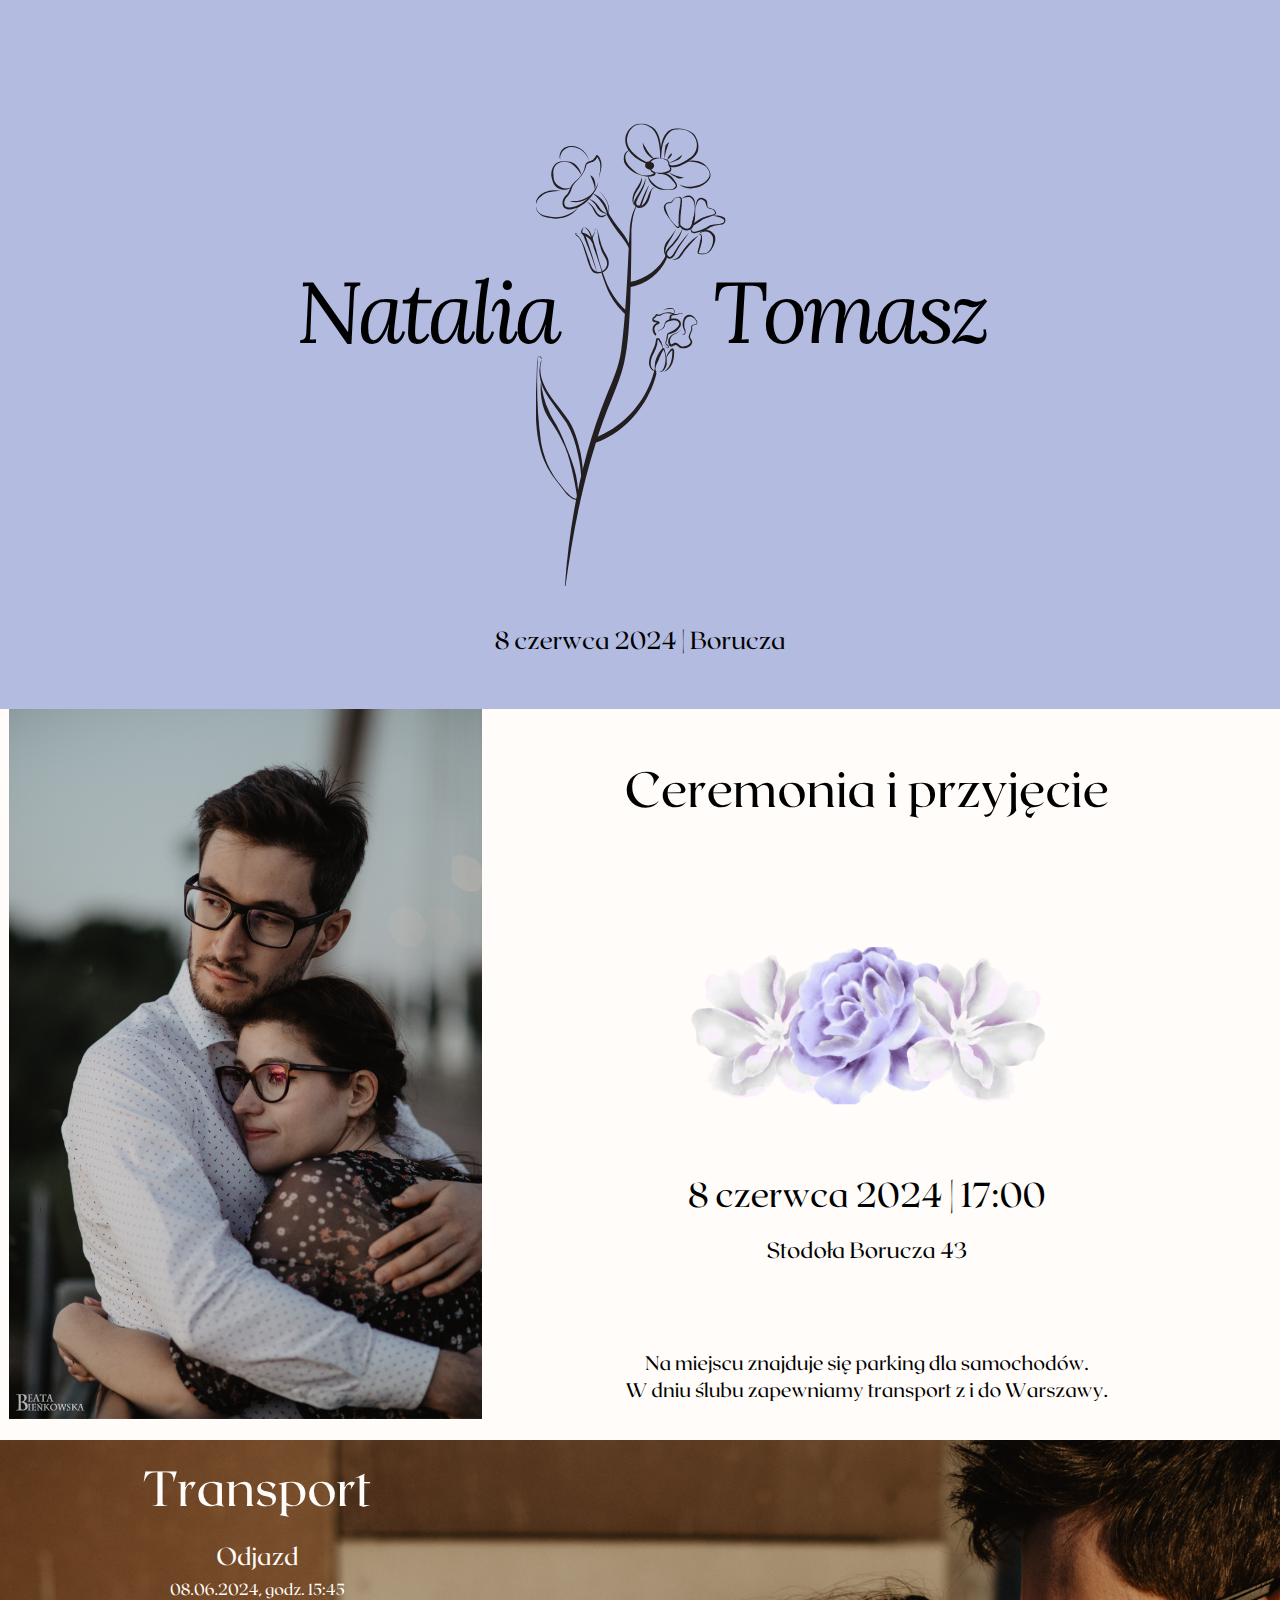
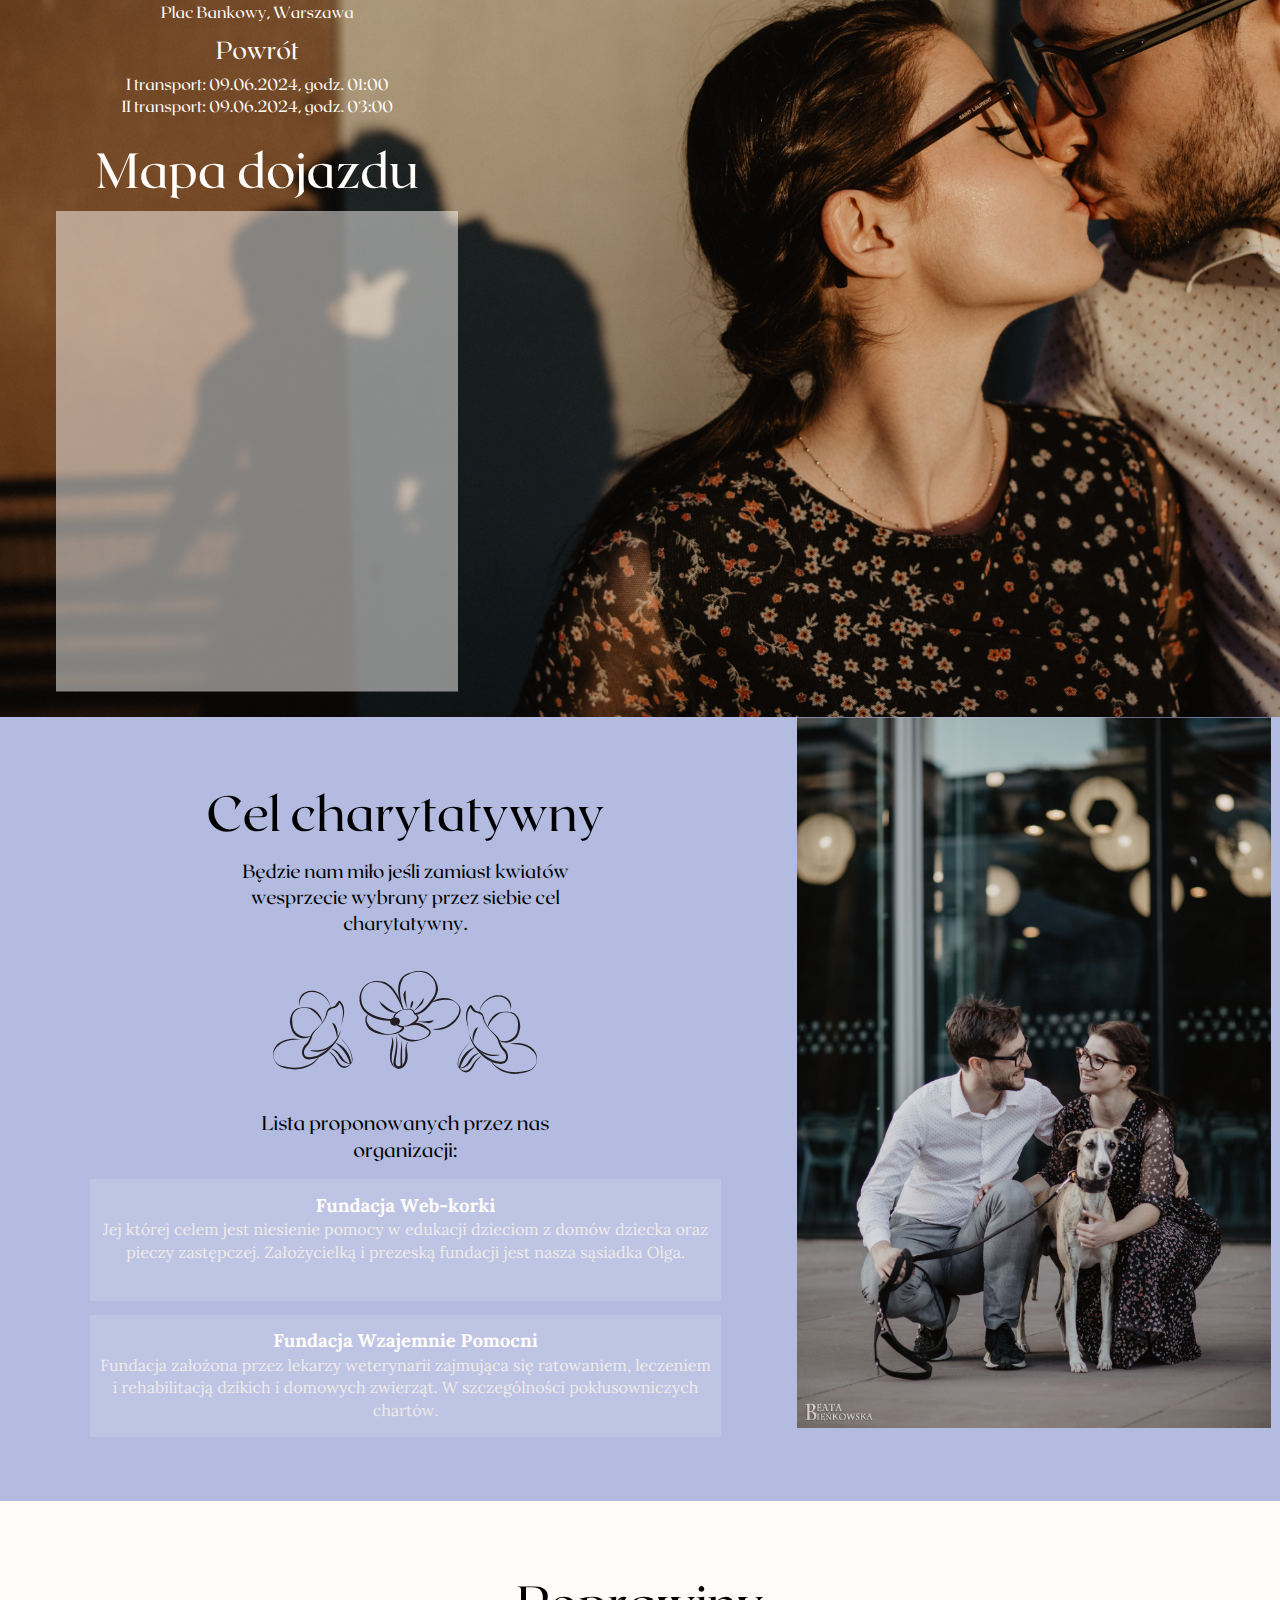
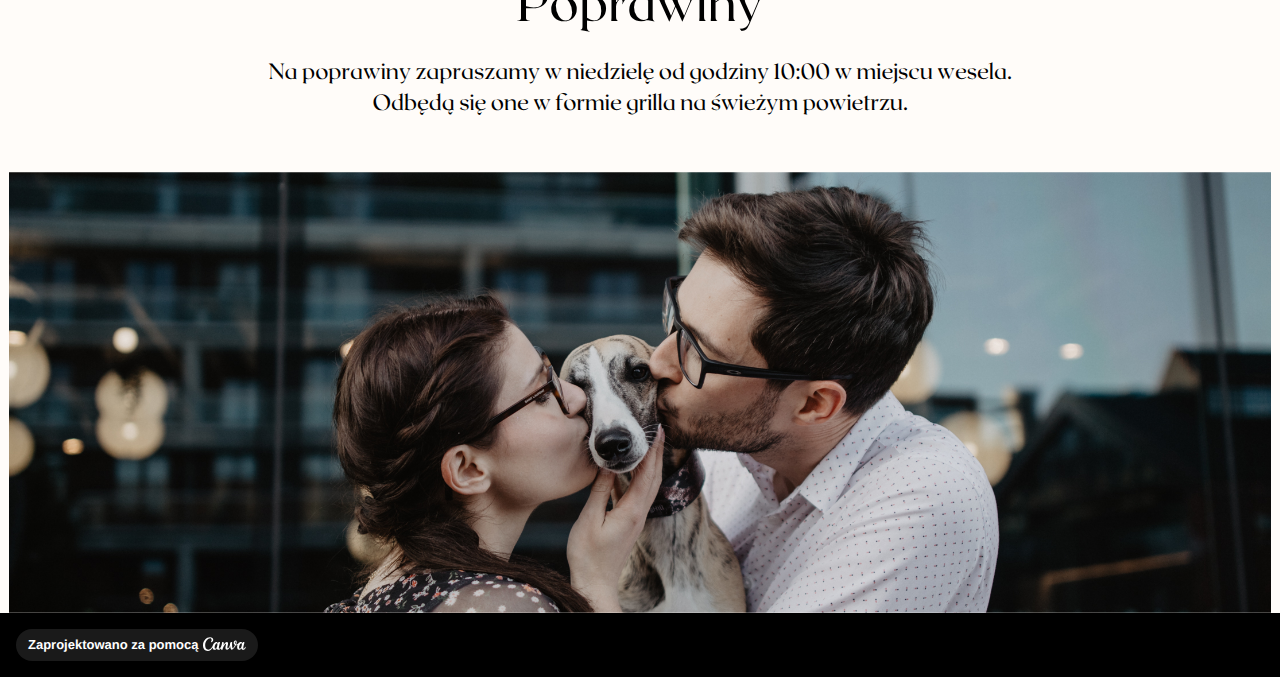
==== commit 928debbc: "fix favicon" ====
--- a/index.html
+++ b/index.html
@@ -7,11 +7,11 @@
     <meta name="viewport" content="width=device-width, initial-scale=1.0">
     <title>Natalia i Tomasz</title>
     <meta name="description" content="Pobieramy się! Natalia i Tomek">
-    <link rel="icon" href="./images/favicon_NT.svg"
+    <link rel="icon" href="./favicon.svg"
         type="image/png" sizes="16x16">
-    <link rel="icon" href="./images/favicon_NT.svg"
+    <link rel="icon" href="./favicon.svg"
         type="image/png" sizes="32x32">
-    <link rel="apple-touch-icon" href="./images/favicon_NT.svg"
+    <link rel="apple-touch-icon" href="./favicon.svg"
         sizes="180x180">
     <link rel="stylesheet" href="mystyle.css">
     <link rel="stylesheet" href="mystyle2.css">
--- a/mystyle2.css
+++ b/mystyle2.css
@@ -668,7 +668,7 @@
     }
 
     #JSgpA4lnCFgLsF5O {
-        grid-area: 2 / 2 / 3 / 8;
+        grid-area: 1 / 2 / 3 / 8;
         position: relative;
     }
 
@@ -1343,7 +1343,7 @@
     }
 
     #JSgpA4lnCFgLsF5O {
-        grid-area: 2 / 2 / 3 / 9;
+        grid-area: 1 / 1 / 3 / 9;
         position: relative;
     }
 
@@ -2018,7 +2018,7 @@
     }
 
     #JSgpA4lnCFgLsF5O {
-        grid-area: 2 / 6 / 3 / 9;
+        grid-area: 1 / 6 / 3 / 9;
         position: relative;
     }
 
@@ -2693,7 +2693,7 @@
     }
 
     #JSgpA4lnCFgLsF5O {
-        grid-area: 2 / 6 / 3 / 9;
+        grid-area: 1 / 6 / 3 / 9;
         position: relative;
     }
 
@@ -3366,7 +3366,7 @@
     }
 
     #JSgpA4lnCFgLsF5O {
-        grid-area: 2 / 2 / 13 / 3;
+        grid-area: 1 / 1 / 13 / 3;
         position: relative;
     }
 
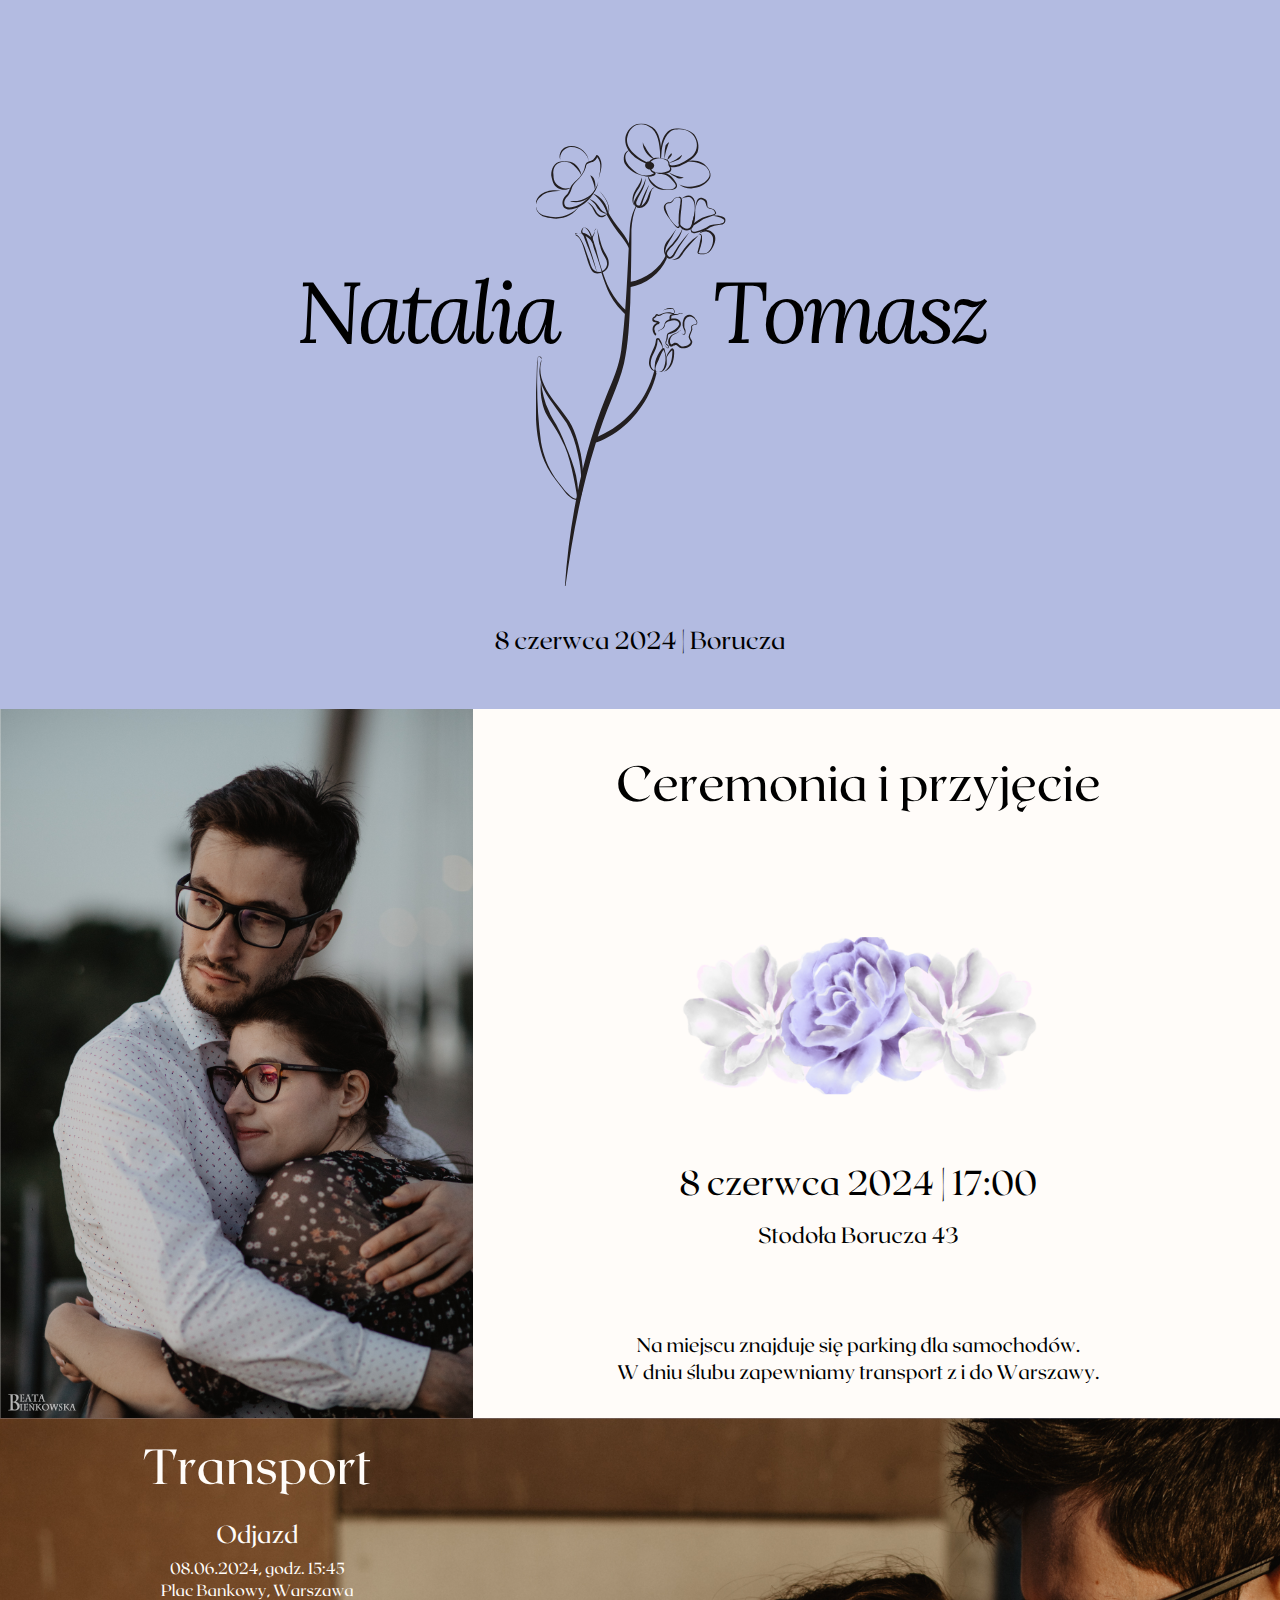
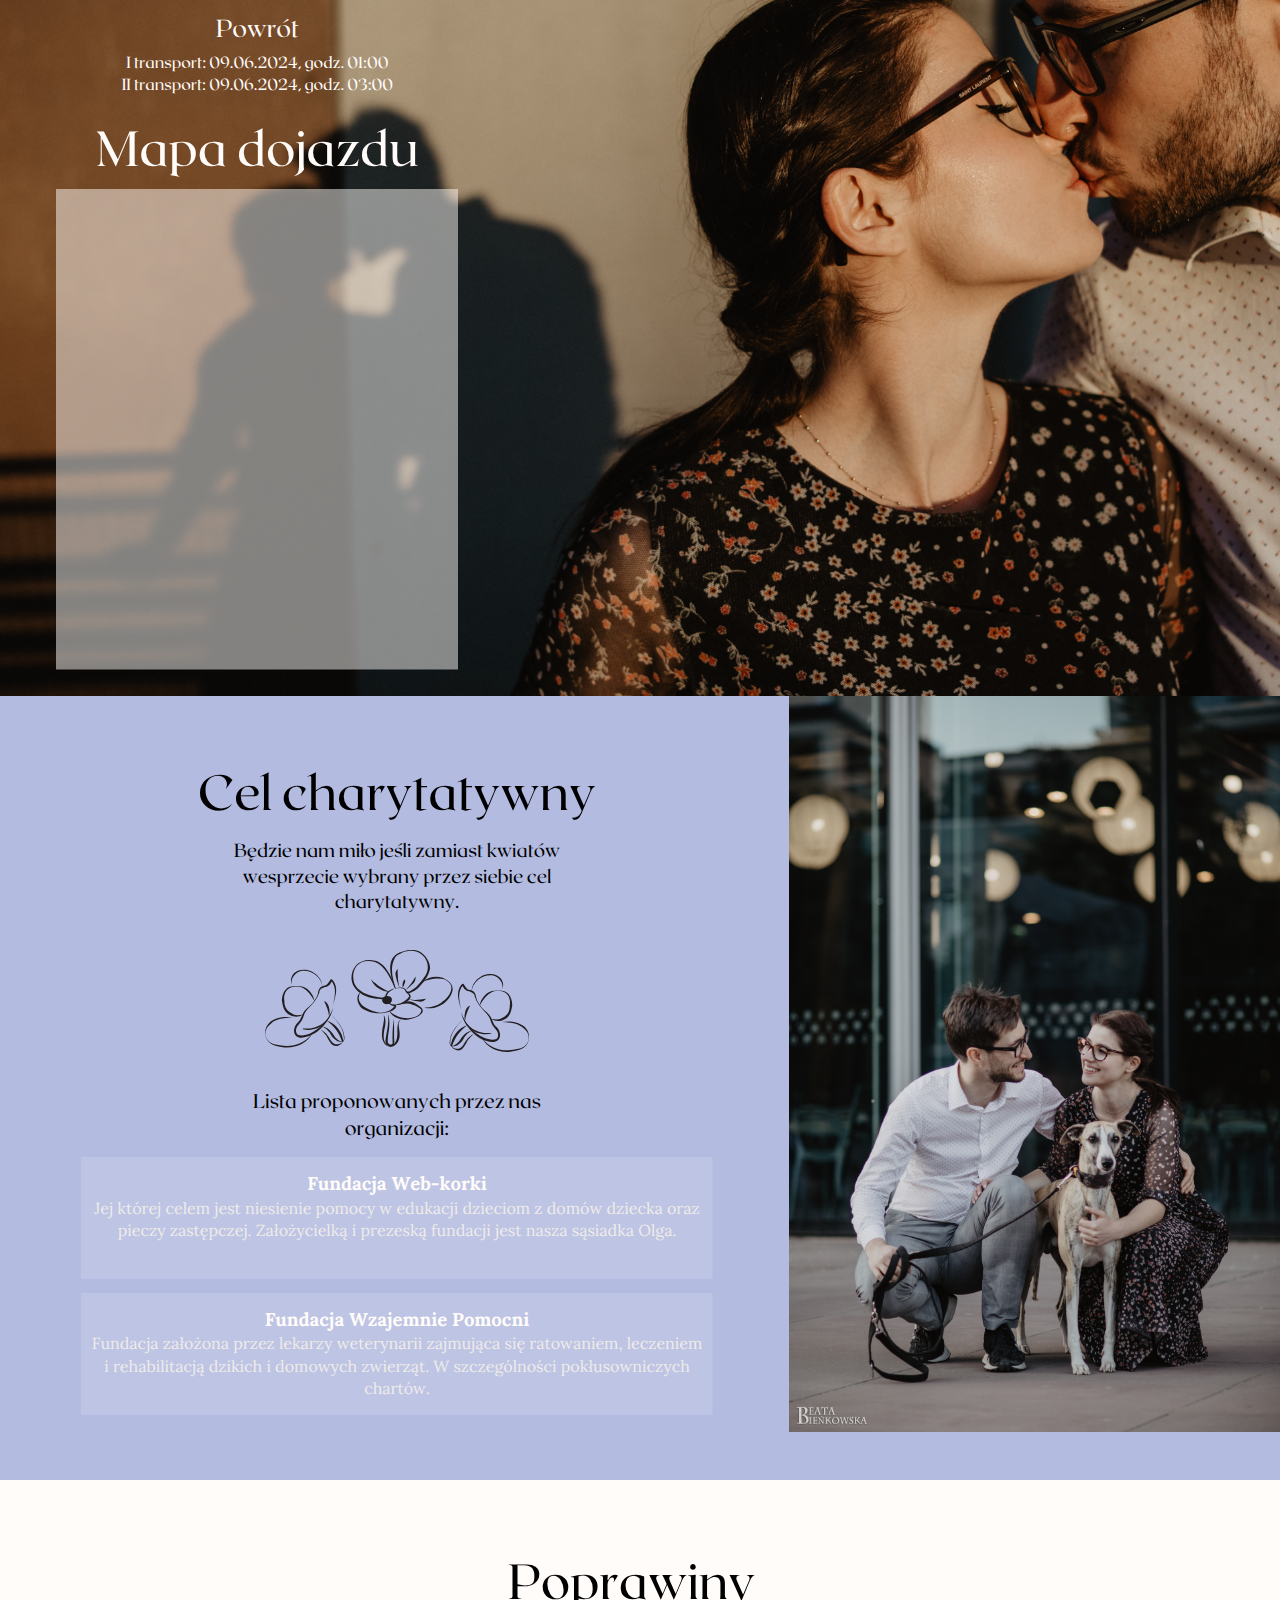
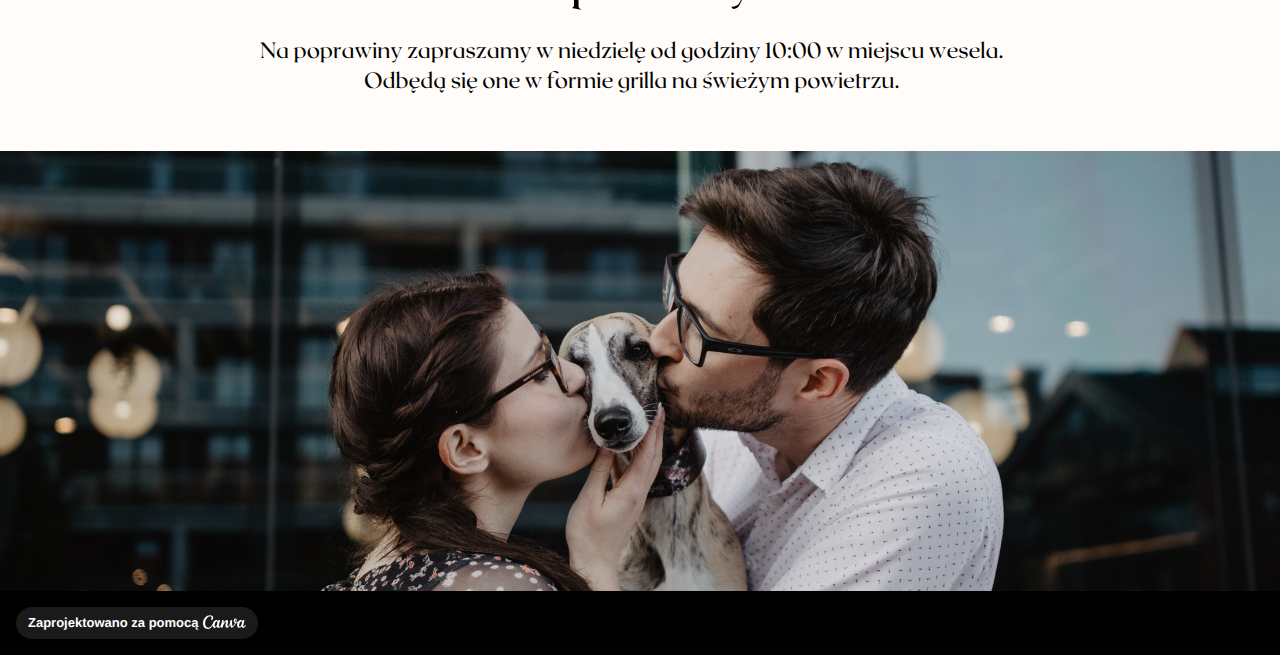
==== commit 33973eac: "fixes" ====
--- a/index.html
+++ b/index.html
@@ -92,7 +92,7 @@
             </div>
         </section><a id="page-2" aria-hidden="true" style="visibility:hidden;"></a>
         <section id="CjBxl4G6Qbh8WSL7"
-            style="position:relative;overflow:hidden;display:grid;align-items:center;grid-template-columns:auto 100rem auto;z-index:0;margin-top:-1px;">
+            style="position:relative;overflow:hidden;display:grid;align-items:center;grid-template-columns:max-content;z-index:0;margin-top:-1px;">
             <div id="uypIQkcW2ZEGTdQU"
                 style="grid-area:1 / 1 / 2 / 4;display:grid;position:absolute;min-height:100%;min-width:100%;">
                 <div id="gT3Sr4C3WS12Ylpn" style="z-index:0;">
@@ -106,7 +106,7 @@
                     </div>
                 </div>
             </div>
-            <div id="LjQTOi7EbHswfh5j" style="display:grid;position:relative;grid-area:1 / 2 / 2 / 3;">
+            <div id="LjQTOi7EbHswfh5j" style="display:grid;position:center;grid-area:1 / 2 / 2 / 3;">
                 <div id="JSgpA4lnCFgLsF5O" style="z-index:1;">
                     <div id="ELadjiBOZabAKIRS" style="padding-top:149.96591684%;transform:rotate(0deg);">
                         <div id="bJXPT8BcX4mpeXGn" style="position:absolute;top:0px;left:0px;width:100%;height:100%;">
@@ -353,7 +353,7 @@
             </div>
         </section><a id="page-4" aria-hidden="true" style="visibility:hidden;"></a>
         <section id="WIox6iZPhaeGmL6D"
-            style="position:relative;overflow:hidden;display:grid;align-items:center;grid-template-columns:auto 100rem auto;z-index:0;margin-top:-1px;">
+            style="position:relative;overflow:hidden;display:grid;align-items:center;grid-template-columns:max-content;z-index:0;margin-top:-1px;">
             <div id="SFOSK4eFxMAVmF38"
                 style="grid-area:1 / 1 / 2 / 4;display:grid;position:absolute;min-height:100%;min-width:100%;">
                 <div id="wGzraV8WiQFK8C6R" style="z-index:0;">
@@ -542,7 +542,7 @@
             </div>
         </section><a id="page-5" aria-hidden="true" style="visibility:hidden;"></a>
         <section id="o6Zgo4A0lSYwFNSt"
-            style="position:relative;overflow:hidden;display:grid;align-items:center;grid-template-columns:auto 100rem auto;z-index:0;margin-top:-1px;">
+            style="position:relative;overflow:hidden;display:grid;align-items:center;grid-template-columns:max-content;z-index:0;margin-top:-1px;">
             <div id="ODhyl3TzpyorK2uj"
                 style="grid-area:1 / 1 / 2 / 4;display:grid;position:absolute;min-height:100%;min-width:100%;">
                 <div id="bW1CHQJGKCsHmSPu" style="z-index:0;">
--- a/mystyle2.css
+++ b/mystyle2.css
@@ -568,682 +568,7 @@
     font-weight: 900;
 }
 
-@media (max-width: 375px) {
-    #jNhiR4tU2hYu3DVE {
-        grid-area: 2 / 2 / 3 / 3;
-        position: relative;
-    }
-
-    #RMcZe0nEG8jv1zqN {
-        grid-template-columns: 0 210.11820128%;
-        left: -55.05910064%;
-        grid-template-rows: 0 100%;
-    }
-
-    #u2G68fnLMcwYV6uV {
-        grid-area: 2 / 4 / 7 / 7;
-        position: relative;
-    }
-
-    #wpKkykp1yphGtm3W {
-        font-size: calc(8.53514054em - var(--ffsd));
-    }
-
-    #iQfVnJNrbrXHwQxQ {
-        --first-font-size: 8.53514054em;
-        --last-font-size: var(--first-font-size);
-        transform: translateX(calc(var(--first-font-size) * -0.025));
-        margin-top: calc(var(--first-font-size) * -0.05);
-        margin-bottom: calc(var(--last-font-size) * -0.05);
-    }
-
-    #APNs5tCGUBYYnCbr {
-        min-width: 49.83740692rem;
-    }
-
-    #V7ykZeqqworMioJT {
-        grid-area: 3 / 2 / 5 / 6;
-        position: relative;
-    }
-
-    #onC5kKq6vpRQLmCG {
-        font-size: calc(8.53514054em - var(--ffsd));
-    }
-
-    #qzXCF8BBisznXTEf {
-        --first-font-size: 8.53514054em;
-        --last-font-size: var(--first-font-size);
-        transform: translateX(calc(var(--first-font-size) * -0.025));
-        margin-top: calc(var(--first-font-size) * -0.05);
-        margin-bottom: calc(var(--last-font-size) * -0.05);
-    }
-
-    #VsSHv2w5UcdHR3QF {
-        min-width: 49.83740692rem;
-    }
-
-    #uuOND4f2ESm3LaBK {
-        grid-area: 4 / 5 / 6 / 8;
-        position: relative;
-    }
-
-    #VvsZqy6r1cLJcLaL {
-        font-size: max(calc(12px * var(--rfso, var(--bfso, 1))), calc(4.83556267em - var(--ffsd)));
-    }
-
-    #Dp6afDq8SLsc4PKq {
-        --first-font-size: max(calc(12px * var(--rfso, var(--bfso, 1))), 4.83556267em);
-        --last-font-size: var(--first-font-size);
-        margin-top: calc(var(--first-font-size) * -0.15);
-        margin-bottom: calc(var(--last-font-size) * -0.15);
-    }
-
-    #QqLeP6cJ2xVcwEx5 {
-        min-width: 91.6rem;
-    }
-
-    #qwkYpmdypC2GkTjN {
-        grid-area: 8 / 3 / 9 / 9;
-        position: relative;
-    }
-
-    #Kk8gmas0UMJRTT6A {
-        grid-template-columns: 4.26666667rem 0 35.38625655rem 6.37633653rem 7.94148051rem 4.54737719rem 37.21521589rem 0 4.26666667rem;
-        grid-template-rows: minmax(28.03997335rem, max-content) minmax(13.58200243rem, max-content) 0 minmax(10.33362081rem, max-content) 0 minmax(21.89984845rem, max-content) minmax(10.85328004rem, max-content) minmax(5.38510728rem, max-content) minmax(28.03997335rem, max-content);
-    }
-
-    #AsU8Uoa6BrSr4afh {
-        min-height: calc(11.78617692 * var(--1vh, 1vh));
-    }
-
-    #gT3Sr4C3WS12Ylpn {
-        grid-area: 2 / 2 / 3 / 3;
-        position: relative;
-    }
-
-    #uypIQkcW2ZEGTdQU {
-        grid-template-columns: 0 537.89086065%;
-        left: -218.94543032%;
-        grid-template-rows: 0 100%;
-    }
-
-    #JSgpA4lnCFgLsF5O {
-        grid-area: 1 / 2 / 3 / 8;
-        position: relative;
-    }
-
-    #xZPiFrbA6XeD5Qto {
-        font-size: max(calc(12px * var(--rfso, var(--bfso, 1))), calc(9.09907093em - var(--ffsd)));
-    }
-
-    #ymgHQT79FW5rVzAC {
-        --first-font-size: max(calc(12px * var(--rfso, var(--bfso, 1))), 9.09907093em);
-        --last-font-size: var(--first-font-size);
-        margin-top: calc(var(--first-font-size) * -0.1);
-        margin-bottom: calc(var(--last-font-size) * -0.1);
-    }
-
-    #Oh0K1N24CZWBmh2Z {
-        min-width: 91.6rem;
-    }
-
-    #AIQdf1YW55fO8NCy {
-        grid-area: 4 / 3 / 5 / 9;
-        position: relative;
-    }
-
-    #Svx9EL57szKU8tUt {
-        grid-area: 6 / 4 / 7 / 10;
-        position: relative;
-    }
-
-    #QN6I8dE6ntCI1cil {
-        font-size: max(calc(12px * var(--rfso, var(--bfso, 1))), calc(5.404448em - var(--ffsd)));
-    }
-
-    #ASwn2e1cNacoiTtJ {
-        --first-font-size: max(calc(12px * var(--rfso, var(--bfso, 1))), 5.404448em);
-        --last-font-size: var(--first-font-size);
-        margin-top: calc(var(--first-font-size) * -0.1);
-        margin-bottom: calc(var(--last-font-size) * -0.1);
-    }
-
-    #M8gg2ztpCwZVyHjY {
-        min-width: 91.6rem;
-    }
-
-    #fsvqiveea33wiuAT {
-        grid-area: 8 / 5 / 9 / 11;
-        position: relative;
-    }
-
-    #XPaIcpW1yEcbGE5O {
-        font-size: max(calc(12px * var(--rfso, var(--bfso, 1))), calc(4.69333867em - var(--ffsd)));
-    }
-
-    #xY3ZngF11aHbqv9M {
-        --first-font-size: max(calc(12px * var(--rfso, var(--bfso, 1))), 4.69333867em);
-        --last-font-size: var(--first-font-size);
-        margin-top: calc(var(--first-font-size) * -0.1);
-        margin-bottom: calc(var(--last-font-size) * -0.1);
-    }
-
-    #SX2sWpysgFCPfCdG {
-        min-width: 91.6rem;
-    }
-
-    #Pn07h9FHjaobEpSx {
-        grid-area: 10 / 6 / 11 / 12;
-        position: relative;
-    }
-
-    #eK18x5KhBqaHhlbB {
-        font-size: max(calc(12px * var(--rfso, var(--bfso, 1))), calc(4.55112em - var(--ffsd)));
-    }
-
-    #mz6kTtHPTL5cWGMK {
-        font-size: max(calc(12px * var(--rfso, var(--bfso, 1))), calc(4.55112em - var(--ffsd)));
-    }
-
-    #sqpT9FR5iYjyAgiR {
-        --first-font-size: max(calc(12px * var(--rfso, var(--bfso, 1))), 4.55112em);
-        --last-font-size: var(--first-font-size);
-        margin-top: calc(var(--first-font-size) * -0.1);
-        margin-bottom: calc(var(--last-font-size) * -0.1);
-    }
-
-    #E98T9Fg8SABGqfRF {
-        min-width: 91.6rem;
-    }
-
-    #l56r2lbhvkGl7hdQ {
-        grid-area: 12 / 7 / 13 / 13;
-        position: relative;
-    }
-
-    #LjQTOi7EbHswfh5j {
-        grid-template-columns: 4.26666667rem 0 0 0 0 0 91.46666667rem 0 0 0 0 0 4.26666667rem;
-        grid-template-rows: minmax(4.26666667rem, max-content) minmax(137.16882527rem, max-content) minmax(6.4rem, max-content) minmax(10.80517829rem, max-content) minmax(36.26666667rem, max-content) minmax(40.59413221rem, max-content) minmax(18.46070077rem, max-content) minmax(6.32843485rem, max-content) minmax(5.91109823rem, max-content) minmax(4.00737551rem, max-content) minmax(24.45677424rem, max-content) minmax(7.75009237rem, max-content) minmax(4.26666667rem, max-content);
-    }
-
-    #CjBxl4G6Qbh8WSL7 {
-        min-height: calc(30.17195469 * var(--1vh, 1vh));
-    }
-
-    #bHiZLlAHpX9CwcBG {
-        grid-area: 2 / 2 / 4 / 4;
-        position: relative;
-    }
-
-    #age1JLZadSAk7ebF {
-        grid-area: 3 / 3 / 5 / 5;
-        position: relative;
-        clip-path: polygon(calc(0% + 0%) calc((0 * 341.2565219rem) + 0%), calc(100% - (0% + 0%)) calc((0 * 341.2565219rem) + 0%), calc(100% - (0% + 0%)) calc(100% - ((0.10459271 * 341.2565219rem) + 0%)), calc(0% + 0%) calc(100% - ((0.10459271 * 341.2565219rem) + 0%)));
-        margin-left: 0%;
-        margin-right: 0%;
-        margin-bottom: -10.4592706%;
-        margin-top: 0%;
-    }
-
-    #dNoiQw0qMZmjTAjr {
-        grid-template-columns: 0 0 341.2565219% 0;
-        left: -120.62826095%;
-        grid-template-rows: 0 0 100% 0;
-    }
-
-    #dGzDTyiT0x6cXrpw {
-        font-size: max(calc(12px * var(--rfso, var(--bfso, 1))), calc(14.22218667em - var(--ffsd)));
-    }
-
-    #C49fJADJEgQf1eNr {
-        --first-font-size: max(calc(12px * var(--rfso, var(--bfso, 1))), 14.22218667em);
-        --last-font-size: var(--first-font-size);
-        margin-top: calc(var(--first-font-size) * -0.1);
-        margin-bottom: calc(var(--last-font-size) * -0.1);
-    }
-
-    #Yx9SDFQ25Ss75D2S {
-        min-width: 89.72880198rem;
-    }
-
-    #z7FS9jJQMK4Q67fW {
-        grid-area: 2 / 4 / 3 / 11;
-        position: relative;
-    }
-
-    #LvbpooPY9y5D01bL {
-        grid-area: 4 / 9 / 13 / 10;
-        position: relative;
-    }
-
-    #dlxmmW3uShsmC9mq {
-        font-size: calc(7.11112em - var(--ffsd));
-    }
-
-    #JvwmjBTK7B7ncq6o {
-        --first-font-size: 7.11112em;
-        --last-font-size: var(--first-font-size);
-        margin-top: calc(var(--first-font-size) * -0.1);
-        margin-bottom: calc(var(--last-font-size) * -0.1);
-    }
-
-    #xJbQ76QdiRCwO97C {
-        min-width: 89.72880198rem;
-    }
-
-    #CH5sgcgDDMXdjaJF {
-        grid-area: 5 / 5 / 6 / 12;
-        position: relative;
-    }
-
-    #rwogtQzGlPrdHBhf {
-        font-size: calc(4.62224em - var(--ffsd));
-    }
-
-    #FGHvVprlx0MfbSjo {
-        font-size: calc(4.62224em - var(--ffsd));
-    }
-
-    #zbvYfmDWP7Y0ZK1d {
-        --first-font-size: 4.62224em;
-        --last-font-size: var(--first-font-size);
-        margin-top: calc(var(--first-font-size) * -0.1);
-        margin-bottom: calc(var(--last-font-size) * -0.1);
-    }
-
-    #LOZdCCdnkYu8fHJH {
-        min-width: 89.72880198rem;
-    }
-
-    #wIrhfqr1LiyzRT3S {
-        grid-area: 7 / 6 / 8 / 13;
-        position: relative;
-    }
-
-    #hY5SDrhox9IytVoB {
-        font-size: calc(7.11112em - var(--ffsd));
-    }
-
-    #XaWwVTN7XC09j6Rz {
-        --first-font-size: 7.11112em;
-        --last-font-size: var(--first-font-size);
-        margin-top: calc(var(--first-font-size) * -0.1);
-        margin-bottom: calc(var(--last-font-size) * -0.1);
-    }
-
-    #pIWzkrd5YpaWF2vx {
-        min-width: 89.72880198rem;
-    }
-
-    #YRGuw8MbvFqsF0vX {
-        grid-area: 9 / 7 / 10 / 14;
-        position: relative;
-    }
-
-    #xh8UcnYuNK9CQD1H {
-        font-size: calc(4.62224em - var(--ffsd));
-    }
-
-    #OScVPtkUv35LIBdp {
-        font-size: calc(4.62224em - var(--ffsd));
-    }
-
-    #q4oYwpdMOLKJGtkU {
-        --first-font-size: 4.62224em;
-        --last-font-size: var(--first-font-size);
-        margin-top: calc(var(--first-font-size) * -0.1);
-        margin-bottom: calc(var(--last-font-size) * -0.1);
-    }
-
-    #ALUpy08rmlWISdEb {
-        min-width: 89.72880198rem;
-    }
-
-    #Sv8vDiKW4oCrbVlZ {
-        grid-area: 11 / 8 / 12 / 15;
-        position: relative;
-    }
-
-    #Wukrqp25f3GeftfP {
-        font-size: max(calc(12px * var(--rfso, var(--bfso, 1))), calc(13.99123533em - var(--ffsd)));
-    }
-
-    #hVvQm7m5lqDwwDKS {
-        --first-font-size: max(calc(12px * var(--rfso, var(--bfso, 1))), 13.99123533em);
-        --last-font-size: var(--first-font-size);
-        margin-top: calc(var(--first-font-size) * -0.1);
-        margin-bottom: calc(var(--last-font-size) * -0.1);
-    }
-
-    #jvqyoaXQWXWhUupk {
-        min-width: 91.6rem;
-    }
-
-    #wdoK7rZ9TXVOBZnL {
-        grid-area: 14 / 2 / 15 / 16;
-        position: relative;
-    }
-
-    #U3KptBibzE1EjLxB {
-        display: none;
-    }
-
-    #a9pBKWVUdgHvKjKL {
-        display: block;
-    }
-
-    #cdWmUkg46MiGZkzn {
-        grid-area: 2 / 2 / 5 / 5;
-        position: relative;
-    }
-
-    #d4oxZ5ZccBSfq7ew {
-        grid-area: 3 / 3 / 4 / 4;
-        position: relative;
-    }
-
-    #aE7l5qD5xncSemeW {
-        grid-area: 16 / 3 / 17 / 17;
-        grid-template-columns: 0 6.4rem 78.66666667rem 6.4rem;
-        grid-template-rows: 0 minmax(7.04260143rem, max-content) minmax(59.00001475rem, max-content) minmax(7.04260143rem, max-content);
-    }
-
-    #ZUcNEC3v0SmtGCc6 {
-        grid-area: 16 / 3 / 17 / 17;
-        position: relative;
-    }
-
-    #EE9AygCG8mvlFygP {
-        grid-template-columns: 4.26666667rem 0 0.93559901rem 0 0 0 0 1.09494432rem 87.40558002rem 1.09494432rem 0 0 0 0 0.93559901rem 0 4.26666667rem;
-        grid-template-rows: minmax(8.55318766rem, max-content) minmax(16.888896rem, max-content) minmax(3.73333333rem, max-content) minmax(3.24453508rem, max-content) minmax(8.44444267rem, max-content) minmax(3.24453508rem, max-content) minmax(11.875552rem, max-content) minmax(3.46666667rem, max-content) minmax(8.44444267rem, max-content) minmax(3.46666667rem, max-content) minmax(11.875552rem, max-content) minmax(2.90562456rem, max-content) minmax(3.73333333rem, max-content) minmax(16.61460409rem, max-content) minmax(3.73333333rem, max-content) minmax(73.08521761rem, max-content) minmax(8.55318766rem, max-content);
-    }
-
-    #CL117I44QqwvhnHK {
-        min-height: calc(19.14212914 * var(--1vh, 1vh));
-    }
-
-    #wGzraV8WiQFK8C6R {
-        grid-area: 2 / 2 / 3 / 3;
-        position: relative;
-    }
-
-    #SFOSK4eFxMAVmF38 {
-        grid-template-columns: 0 520.92559808%;
-        left: -210.46279904%;
-        grid-template-rows: 0 100%;
-    }
-
-    #kBfFcL5xfZrFbIju {
-        font-size: max(calc(12px * var(--rfso, var(--bfso, 1))), calc(9.91607133em - var(--ffsd)));
-    }
-
-    #BJwndQsdpmvDbVeh {
-        --first-font-size: max(calc(12px * var(--rfso, var(--bfso, 1))), 9.91607133em);
-        --last-font-size: var(--first-font-size);
-        margin-top: calc(var(--first-font-size) * -0.1);
-        margin-bottom: calc(var(--last-font-size) * -0.1);
-    }
-
-    #O0LzXRgOlpXdPDDd {
-        min-width: 91.6rem;
-    }
-
-    #bd0FUDUqZwAeINHJ {
-        grid-area: 2 / 2 / 3 / 10;
-        position: relative;
-    }
-
-    #B3qhBu7Ua1xdwwgr {
-        font-size: max(calc(10px * var(--rfso, var(--bfso, 1))), calc(4.50236267em - var(--ffsd)));
-    }
-
-    #I9UAbG5rwdcUR4Lw {
-        font-size: max(calc(12px * var(--rfso, var(--bfso, 1))), calc(4.50236267em - var(--ffsd)));
-    }
-
-    #Qh2cWwKWJ6MeYlY5 {
-        --first-font-size: max(calc(12px * var(--rfso, var(--bfso, 1))), 4.50236267em);
-        --last-font-size: var(--first-font-size);
-        margin-top: calc(var(--first-font-size) * -0.1);
-        margin-bottom: calc(var(--last-font-size) * -0.1);
-    }
-
-    #YARnb5lW3zA8eMSU {
-        min-width: 91.6rem;
-    }
-
-    #bAe2pwnBBoQCcGv4 {
-        grid-area: 4 / 3 / 5 / 11;
-        position: relative;
-    }
-
-    #z7MrH8elvgPJSIMb {
-        grid-area: 6 / 8 / 7 / 9;
-        position: relative;
-    }
-
-    #VF0lxiMkyZPZzOkm {
-        font-size: max(calc(10px * var(--rfso, var(--bfso, 1))), calc(4.69946055em - var(--ffsd)));
-    }
-
-    #lLm5PJ2T6a1KJbCx {
-        --first-font-size: max(calc(12px * var(--rfso, var(--bfso, 1))), 4.69946055em);
-        --last-font-size: var(--first-font-size);
-        margin-top: calc(var(--first-font-size) * -0.1);
-        margin-bottom: calc(var(--last-font-size) * -0.1);
-    }
-
-    #SzM4ddd5uGCbZOzE {
-        min-width: 91.6rem;
-    }
-
-    #Ibu8yLGAfYYMFHu8 {
-        grid-area: 8 / 4 / 9 / 12;
-        position: relative;
-    }
-
-    #zhVxFfcIJ4AICMnB {
-        display: none;
-    }
-
-    #NuRp6rFNknXEAhOn {
-        display: none;
-    }
-
-    #AW5CxNSVmdPDOvKa {
-        display: block;
-    }
-
-    #PwrC2enGv4QdPiUP {
-        grid-area: 2 / 2 / 5 / 5;
-        position: relative;
-    }
-
-    #Ub7Cs6KP5dOzvVqf {
-        font-size: max(calc(12px * var(--rfso, var(--bfso, 1))), calc(4.48001067em - var(--ffsd)));
-    }
-
-    #knHFqgoeDITfVFf6 {
-        font-size: max(calc(12px * var(--rfso, var(--bfso, 1))), calc(4.337792em - var(--ffsd)));
-    }
-
-    #RHdDvTR820Yzhkx6 {
-        font-size: max(calc(12px * var(--rfso, var(--bfso, 1))), calc(4.337792em - var(--ffsd)));
-    }
-
-    #ks3c4etW7bTj5Gyo {
-        --first-font-size: max(calc(12px * var(--rfso, var(--bfso, 1))), 4.48001067em);
-        --last-font-size: max(calc(12px * var(--rfso, var(--bfso, 1))), 4.337792em);
-        margin-top: calc(var(--first-font-size) * -0.1);
-        margin-bottom: calc(var(--last-font-size) * -0.1);
-    }
-
-    #FkROkQci6c1rGajS {
-        min-width: 78.8rem;
-    }
-
-    #B0cG0zAh5Laaa5xl {
-        grid-area: 3 / 3 / 4 / 4;
-        position: relative;
-    }
-
-    #CQq048hN0LpxA7rw {
-        grid-area: 10 / 5 / 11 / 13;
-        grid-template-columns: 0 6.4rem 78.66666667rem 6.4rem;
-        grid-template-rows: 0 minmax(7.93509788rem, max-content) minmax(11.46574597rem, max-content) minmax(7.93509788rem, max-content);
-    }
-
-    #E1zIQYBWSCwo4dLd {
-        grid-area: 10 / 5 / 11 / 13;
-        position: relative;
-    }
-
-    #XV7wx4VNYMOsD32G {
-        display: none;
-    }
-
-    #BXohqv0ihCFOLYyR {
-        display: none;
-    }
-
-    #eOZFzxmtqD67VBgI {
-        display: block;
-    }
-
-    #s1KQIkq0lVRXpVoR {
-        grid-area: 2 / 2 / 5 / 5;
-        position: relative;
-    }
-
-    #YAeTTsyeKmQfo2c5 {
-        font-size: max(calc(12px * var(--rfso, var(--bfso, 1))), calc(4.48001067em - var(--ffsd)));
-    }
-
-    #x63hVpoJoANqOFcj {
-        font-size: max(calc(12px * var(--rfso, var(--bfso, 1))), calc(4.337792em - var(--ffsd)));
-    }
-
-    #V0DOTl6D0lrbbQNP {
-        --first-font-size: max(calc(12px * var(--rfso, var(--bfso, 1))), 4.48001067em);
-        --last-font-size: max(calc(12px * var(--rfso, var(--bfso, 1))), 4.337792em);
-        margin-top: calc(var(--first-font-size) * -0.1);
-        margin-bottom: calc(var(--last-font-size) * -0.1);
-    }
-
-    #Ihv5DMKhr3WEUMZ2 {
-        min-width: 78.8rem;
-    }
-
-    #BNgR23XwlBIY7Y91 {
-        grid-area: 3 / 3 / 4 / 4;
-        position: relative;
-    }
-
-    #KCwt9L7o5oRbRokh {
-        grid-area: 12 / 6 / 13 / 14;
-        grid-template-columns: 0 6.4rem 78.66666667rem 6.4rem;
-        grid-template-rows: 0 minmax(7.93509788rem, max-content) minmax(8.60724836rem, max-content) minmax(7.93509788rem, max-content);
-    }
-
-    #YK6aGRToupzNNtTH {
-        grid-area: 12 / 6 / 13 / 14;
-        position: relative;
-    }
-
-    #FrZuom91FnuCk3Pz {
-        grid-area: 14 / 7 / 15 / 15;
-        position: relative;
-    }
-
-    #EFcWlTCfe7Xm8Unc {
-        grid-template-columns: 4.26666667rem 0 0 0 0 0 7.68694907rem 76.09276853rem 7.68694907rem 0 0 0 0 0 4.26666667rem;
-        grid-template-rows: minmax(4.26666667rem, max-content) minmax(11.7753691rem, max-content) minmax(5.33333333rem, max-content) minmax(10.52668136rem, max-content) minmax(10.7379745rem, max-content) minmax(29.46865399rem, max-content) minmax(10.7379745rem, max-content) minmax(5.44838716rem, max-content) minmax(5.33333333rem, max-content) minmax(27.33594173rem, max-content) minmax(4.02886742rem, max-content) minmax(24.47744412rem, max-content) minmax(6.4rem, max-content) minmax(137.00701504rem, max-content);
-    }
-
-    #WIox6iZPhaeGmL6D {
-        min-height: calc(29.22032087 * var(--1vh, 1vh));
-    }
-
-    #bW1CHQJGKCsHmSPu {
-        grid-area: 2 / 2 / 3 / 3;
-        position: relative;
-    }
-
-    #ODhyl3TzpyorK2uj {
-        grid-template-columns: 0 172.55993982%;
-        left: -36.27996991%;
-        grid-template-rows: 0 100%;
-    }
-
-    #Xb88GA68aZWEMmTa {
-        font-size: max(calc(12px * var(--rfso, var(--bfso, 1))), calc(11.74587817em - var(--ffsd)));
-    }
-
-    #mbstAN5k3YW4DTuN {
-        --first-font-size: max(calc(12px * var(--rfso, var(--bfso, 1))), 11.74587817em);
-        --last-font-size: var(--first-font-size);
-        margin-top: calc(var(--first-font-size) * -0.1);
-        margin-bottom: calc(var(--last-font-size) * -0.1);
-    }
-
-    #VAGXG60ncP75xlcB {
-        min-width: 91.6rem;
-    }
-
-    #wOvQiDA7dqvYM3o3 {
-        grid-area: 2 / 2 / 3 / 5;
-        position: relative;
-    }
-
-    #jTg0YAQgKi33GfjJ {
-        font-size: max(calc(12px * var(--rfso, var(--bfso, 1))), calc(4.68394477em - var(--ffsd)));
-    }
-
-    #CApBAyY6FCNQSU3p {
-        font-size: max(calc(12px * var(--rfso, var(--bfso, 1))), calc(4.68394477em - var(--ffsd)));
-    }
-
-    #oFSlbGO6Qlvx3CkM {
-        --first-font-size: max(calc(12px * var(--rfso, var(--bfso, 1))), 4.68394477em);
-        --last-font-size: var(--first-font-size);
-        margin-top: calc(var(--first-font-size) * -0.1);
-        margin-bottom: calc(var(--last-font-size) * -0.1);
-    }
-
-    #Y7egbrNN9yj9XsdS {
-        min-width: 91.6rem;
-    }
-
-    #sWepAwPl0QGo7gpa {
-        grid-area: 4 / 3 / 5 / 6;
-        position: relative;
-    }
-
-    #aAA7EkGAqU686zXa {
-        grid-area: 6 / 4 / 7 / 7;
-        position: absolute;
-        top: 0px;
-        bottom: 0px;
-        left: -4.26666667rem;
-        right: -4.26666667rem;
-        clip-path: polygon(0% calc((0 * 91.46666667rem) + 0%), 100% calc((0 * 91.46666667rem) + 0%), 100% calc(100% - ((0.04536027 * 91.46666667rem) + 0%)), 0% calc(100% - ((0.04536027 * 91.46666667rem) + 0%)));
-        margin-left: 0%;
-        margin-right: 0%;
-        margin-bottom: -4.53602716%;
-        margin-top: 0%;
-    }
-
-    #DEDQuuExFkX2LzwI {
-        grid-template-columns: 4.26666667rem 0 0 91.46666667rem 0 0 4.26666667rem;
-        grid-template-rows: minmax(20.48rem, max-content) minmax(13.94827107rem, max-content) minmax(7.97831037rem, max-content) minmax(6.29166314rem, max-content) minmax(16.42275837rem, max-content) minmax(31.89659132rem, max-content);
-    }
-
-    #o6Zgo4A0lSYwFNSt {
-        min-height: calc(9.67941838 * var(--1vh, 1vh));
-    }
-}
-
-@media (min-width: 375.05px) and (max-width: 480px) {
+@media (max-width: 480px) {
     #jNhiR4tU2hYu3DVE {
         grid-area: 2 / 2 / 3 / 3;
         position: relative;
@@ -1343,7 +668,7 @@
     }
 
     #JSgpA4lnCFgLsF5O {
-        grid-area: 1 / 1 / 3 / 9;
+        grid-area: 1 / 1 / 3 / 15;
         position: relative;
     }
 
@@ -1363,7 +688,7 @@
     }
 
     #AIQdf1YW55fO8NCy {
-        grid-area: 4 / 3 / 5 / 10;
+        grid-area: 4 / 3 / 5 / 14;
         position: relative;
     }
 
@@ -1826,7 +1151,7 @@
     }
 
     #FrZuom91FnuCk3Pz {
-        grid-area: 14 / 7 / 15 / 15;
+        grid-area: 14 / 1 / 15 / 17;
         position: relative;
     }
 
@@ -1895,7 +1220,7 @@
     }
 
     #aAA7EkGAqU686zXa {
-        grid-area: 6 / 4 / 7 / 7;
+        grid-area: 6 / 1 / 7 / 9;
         position: absolute;
         top: 0px;
         bottom: 0px;
@@ -2570,7 +1895,7 @@
     }
 
     #aAA7EkGAqU686zXa {
-        grid-area: 6 / 4 / 7 / 7;
+        grid-area: 6 / 4 / 7 / 8;
         position: absolute;
         top: 0px;
         bottom: 0px;
@@ -3245,7 +2570,7 @@
     }
 
     #aAA7EkGAqU686zXa {
-        grid-area: 6 / 4 / 7 / 7;
+        grid-area: 6 / 4 / 7 / 8;
         position: absolute;
         top: 0px;
         bottom: 0px;
@@ -3366,7 +2691,7 @@
     }
 
     #JSgpA4lnCFgLsF5O {
-        grid-area: 1 / 1 / 13 / 3;
+        grid-area: 1 / 1 / 14 / 3;
         position: relative;
     }
 
@@ -3847,7 +3172,7 @@
     }
 
     #FrZuom91FnuCk3Pz {
-        grid-area: 2 / 14 / 15 / 15;
+        grid-area: 2 / 14 / 15 / 16;
         position: relative;
     }
 
@@ -3915,7 +3240,7 @@
     }
 
     #aAA7EkGAqU686zXa {
-        grid-area: 6 / 2 / 7 / 7;
+        grid-area: 6 / 2 / 7 / 8;
         position: absolute;
         top: 0px;
         bottom: 0px;
